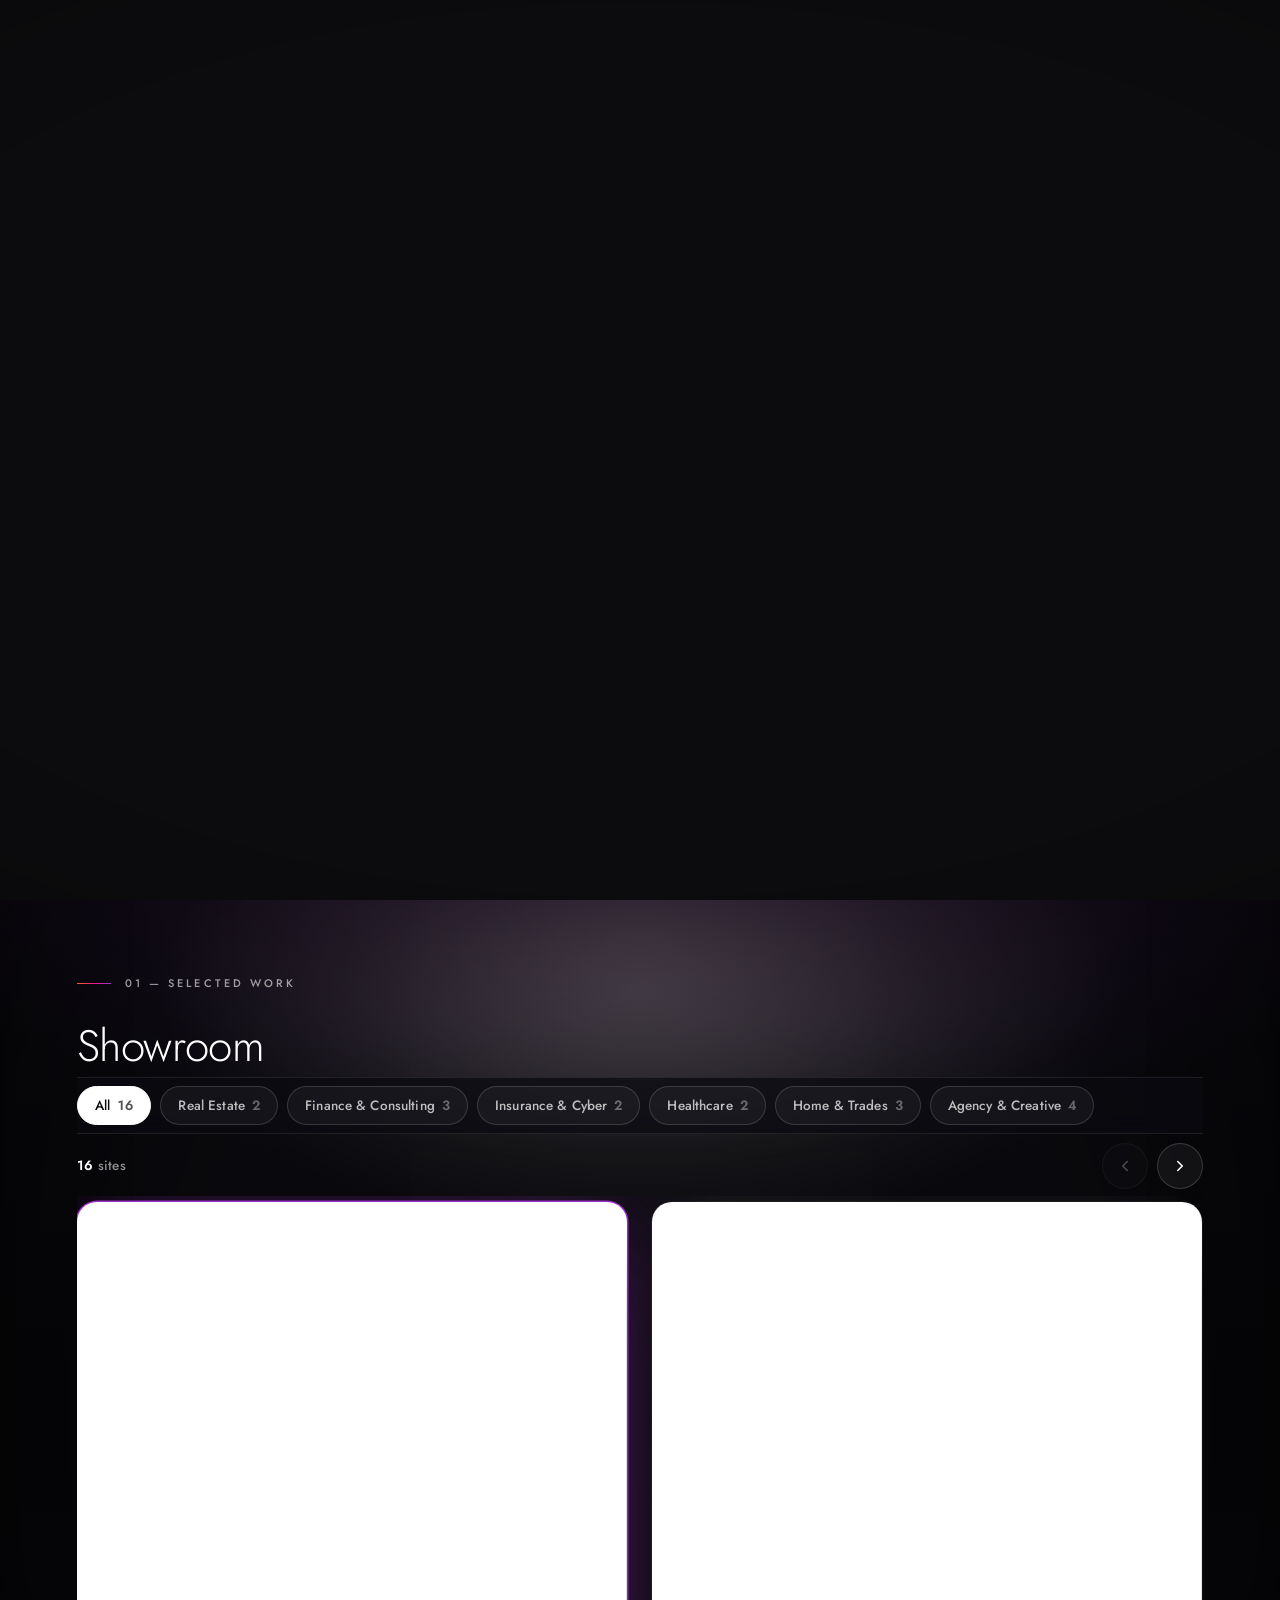
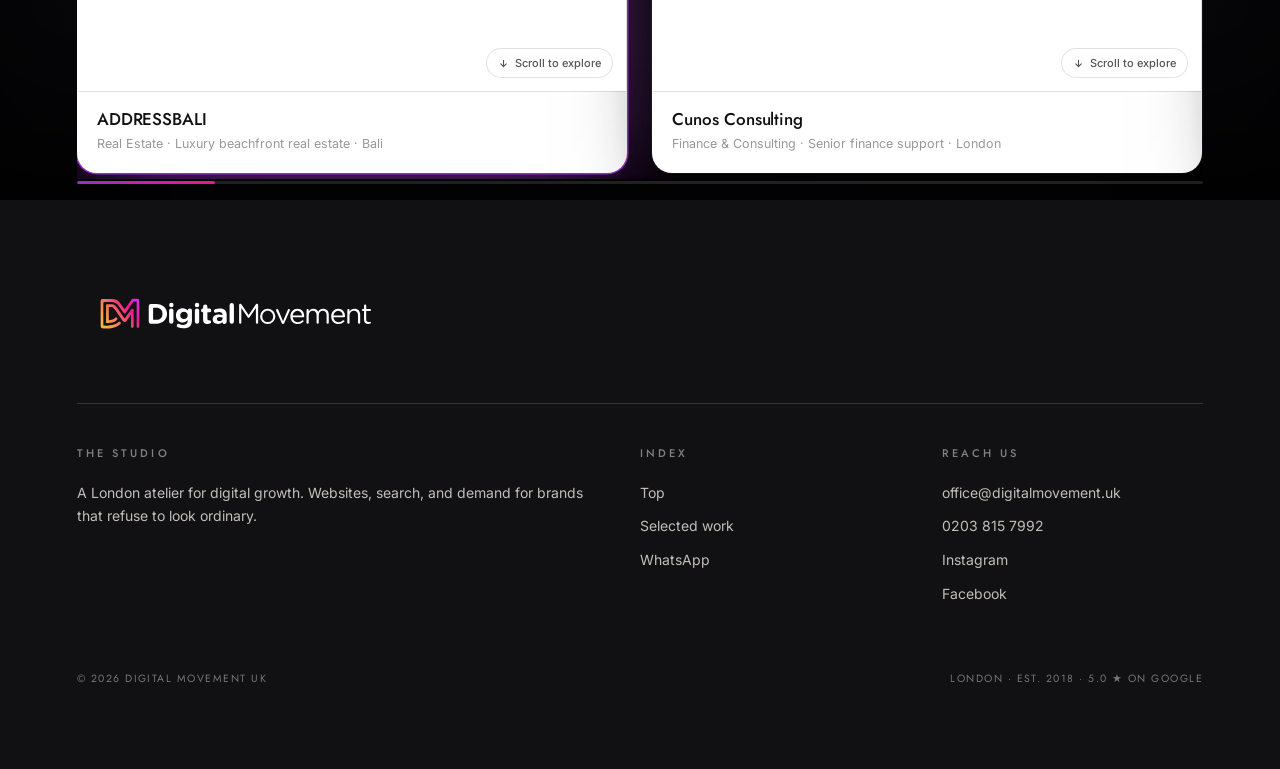
==== index.html @ 36ade9c2 "Fix hero load: pin to top instantly (no smooth glide-up on reload/back) Forced scrollTo(0,0) on load" ====
<!DOCTYPE html>
<html lang="en">
<head>
<meta charset="UTF-8" />
<meta name="viewport" content="width=device-width, initial-scale=1.0" />
<script>/* always open at the very top so the cinematic intro plays from a clean hero — never a browser-restored scroll position (which also wrongly revealed the nav) */
if('scrollRestoration' in history){ history.scrollRestoration='manual'; }
window.scrollTo(0,0);</script>
<title>Showroom — Digital Movement</title>
<meta name="description" content="A live showroom of client websites we've built — each preview is the real, working site. 5.0 on Google · Best Digital Marketing Agency in Australia 2026." />
<link rel="icon" type="image/svg+xml" href="assets/brand/logo-color-positive.svg" />
<link rel="icon" type="image/png" sizes="512x512" href="assets/icon-512.png" />
<link rel="apple-touch-icon" href="assets/icon-512.png" />
<meta name="theme-color" content="#0b0b10" />
<meta property="og:site_name" content="Digital Movement" />
<meta property="og:type" content="website" />
<meta property="og:title" content="Showroom — Digital Movement" />
<meta property="og:description" content="Live client websites we've built — each preview is the real, working site. 5.0 on Google · Best Digital Marketing Agency in Australia 2026." />
<meta property="og:image" content="https://new.digitalmovement.uk/assets/og.jpg" />
<meta property="og:image:secure_url" content="https://new.digitalmovement.uk/assets/og.jpg" />
<meta property="og:image:type" content="image/jpeg" />
<meta property="og:image:width" content="1200" />
<meta property="og:image:height" content="630" />
<meta property="og:image:alt" content="Digital Movement — Showroom of live client websites" />
<meta property="og:url" content="https://new.digitalmovement.uk/" />
<link rel="canonical" href="https://new.digitalmovement.uk/" />
<meta name="twitter:card" content="summary_large_image" />
<meta name="twitter:title" content="Showroom — Digital Movement" />
<meta name="twitter:description" content="Live client websites we've built. 5.0 on Google." />
<meta name="twitter:image" content="https://new.digitalmovement.uk/assets/og.jpg" />

<link rel="preconnect" href="https://fonts.googleapis.com" />
<link rel="preconnect" href="https://fonts.gstatic.com" crossorigin />
<link href="https://fonts.googleapis.com/css2?family=Jost:wght@300;400;500;600&family=Inter:wght@400;500&family=Roboto:wght@400;500&display=swap" rel="stylesheet" />

<style>
/* ============================================================
   DIGITAL MOVEMENT — Maison
   A luxury, monochrome design system.
   Canvas: warm ivory · Ink: warm near-black · Accent: champagne (whisper)
   Display: Jost (geometric, Futura-lineage) · Body: Inter
   ============================================================ */

:root{
  --bone:        #FFFFFF;   /* page canvas — clean white */
  --bone-2:      #F4F4F5;   /* recessed panel — light neutral */
  --paper:       #FFFFFF;   /* raised surface */
  --ink:         #111113;   /* near-black, neutral */
  --ink-soft:    #565659;   /* secondary text */
  --ink-faint:   #98989C;   /* labels, meta */
  --line:        rgba(17,17,19,0.12);
  --line-soft:   rgba(17,17,19,0.06);
  --gold:        #9A2FC6;   /* DM brand violet — whisper accent only */
  --gold-2:      #EC178D;   /* DM brand magenta */
  --gold-tint:   rgba(154,47,198,0.14);
  --red:         #FF3B30;   /* map project dots */

  --ease:        cubic-bezier(0.16, 1, 0.3, 1);
  --mat:         clamp(10px, 1.4vw, 22px);  /* gallery-mat inset */
  --gutter:      clamp(22px, 6vw, 96px);
  --maxw:        1320px;
}

*{ box-sizing:border-box; margin:0; padding:0; }
html{ scroll-behavior:smooth; -webkit-text-size-adjust:100%; }
body{
  background:var(--bone);
  color:var(--ink);
  font-family:"Inter", -apple-system, system-ui, sans-serif;
  font-size:16px; line-height:1.7;
  -webkit-font-smoothing:antialiased;
  text-rendering:optimizeLegibility;
  overflow-x:hidden;
}
::selection{ background:var(--ink); color:var(--bone); }
img{ display:block; max-width:100%; }
a{ color:inherit; text-decoration:none; }

/* ---- Display type ---- */
.disp{ font-family:"Jost", sans-serif; font-weight:300; letter-spacing:-0.005em; line-height:1.0; }
.label{
  font-family:"Jost", sans-serif; font-weight:500;
  text-transform:uppercase; letter-spacing:0.28em;
  font-size:11px; color:var(--ink-faint);
}
.label--ink{ color:var(--ink); }

/* gold rule used beside labels */
.rule-gold{ display:inline-block; width:34px; height:1px; background:linear-gradient(90deg,#F05F22,#EC178D,#9A2FC6); vertical-align:middle; margin-right:14px; }

/* ---- Layout ---- */
.wrap{ width:100%; max-width:var(--maxw); margin:0 auto; padding-inline:var(--gutter); }
section{ position:relative; }

/* ---- Gallery-mat frame: a thin hairline insetting the whole page ---- */
/* hidden over the cinematic hero; fades in once the page is scrolled */
.frame{ position:fixed; inset:var(--mat); border:1px solid var(--line); pointer-events:none; z-index:60;
  opacity:0; transition:opacity .6s var(--ease); }
body.scrolled .frame{ opacity:1; }
.frame::after{ /* faint corner ticks */
  content:""; position:absolute; inset:0;
}

/* ---- Scroll progress (champagne hairline) ---- */
.progress{ position:fixed; top:0; left:0; height:2px; width:0;
  background:linear-gradient(90deg,var(--gold),var(--gold-2)); z-index:70; transition:width .1s linear; }

/* =========================================================
   NAV
   ========================================================= */
.nav{
  position:fixed; top:var(--mat); left:var(--mat); right:var(--mat);
  z-index:55; display:flex; align-items:center; justify-content:space-between;
  padding:22px clamp(18px,3.4vw,46px);
  opacity:0; pointer-events:none; transform:translateY(-14px);   /* hidden on first hero load */
  transition:opacity .6s var(--ease), transform .6s var(--ease), background .6s var(--ease), box-shadow .6s var(--ease), padding .5s var(--ease);
}
.nav.scrolled{
  opacity:1; pointer-events:auto; transform:none;                 /* blends in gently on scroll */
  background:rgba(250,251,253,0.46);                              /* white ice glass */
  backdrop-filter:saturate(150%) blur(24px) brightness(1.04);
  -webkit-backdrop-filter:saturate(150%) blur(24px) brightness(1.04);
  box-shadow:none;
  padding-top:14px; padding-bottom:14px;
}
.wordmark{
  font-family:"Jost", sans-serif; font-weight:400; font-size:15px;
  text-transform:uppercase; letter-spacing:0.34em; color:var(--ink);
  display:inline-flex; align-items:center; gap:13px; white-space:nowrap;
}
.wordmark .lozenge{ width:9px; height:9px; border:1px solid var(--ink); transform:rotate(45deg); display:inline-block; }
.brandlogo{ height:23px; width:auto; display:block; }
.nav.scrolled .brandlogo{ height:21px; }
.nav-links{ display:flex; align-items:center; gap:clamp(20px,2.6vw,40px); opacity:0; transform:translateY(-4px); pointer-events:none; transition:opacity .55s var(--ease), transform .55s var(--ease); }
.nav.scrolled .nav-links{ opacity:1; transform:none; pointer-events:auto; }
.nav-links a{
  font-family:"Jost", sans-serif; font-weight:400; font-size:12.5px;
  text-transform:uppercase; letter-spacing:0.16em; color:var(--ink-soft);
  position:relative; padding-bottom:3px; transition:color .4s var(--ease);
}
.nav-links a::after{ content:""; position:absolute; left:0; bottom:0; width:0; height:1px; background:var(--gold); transition:width .5s var(--ease); }
.nav-links a:hover{ color:var(--ink); }
.nav-links a:hover::after{ width:100%; }
.nav-cta{
  font-family:"Jost", sans-serif; font-weight:500; font-size:12px;
  text-transform:uppercase; letter-spacing:0.16em; color:var(--ink);
  border:1px solid var(--ink); border-radius:999px; padding:11px 22px;
  display:inline-flex; align-items:center; gap:9px;
  transition:background .45s var(--ease), color .45s var(--ease);
}
.nav-cta:hover{ background:var(--ink); color:var(--bone); }
.nav-cta .arr{ transition:transform .45s var(--ease); }
.nav-cta:hover .arr{ transform:translateX(3px); }
/* right-side controls: LinkedIn left of the hamburger, vertically aligned (all breakpoints) */
.nav-controls{ display:flex; align-items:center; gap:clamp(16px,1.8vw,24px); margin-left:auto; }
.burger{ display:block; width:28px; height:16px; position:relative; cursor:pointer; background:none; border:0; padding:0; }
.burger span{ position:absolute; left:0; right:0; height:1px; background:var(--ink); transition:transform .4s var(--ease), opacity .3s; }
.burger span:nth-child(1){ top:2px; } .burger span:nth-child(2){ top:50%; } .burger span:nth-child(3){ bottom:2px; }
.nav.open .burger span:nth-child(1){ transform:translateY(7px) rotate(45deg); }
.nav.open .burger span:nth-child(2){ opacity:0; }
.nav.open .burger span:nth-child(3){ transform:translateY(-7px) rotate(-45deg); }

/* mobile drawer */
.drawer{
  position:fixed; inset:var(--mat); z-index:54; background:var(--bone);
  display:flex; flex-direction:column; justify-content:center; align-items:center; gap:8px;
  opacity:0; pointer-events:none; transition:opacity .5s var(--ease);
}
.drawer.show{ opacity:1; pointer-events:auto; }
.drawer a{ font-family:"Jost",sans-serif; font-weight:300; font-size:clamp(30px,9vw,52px); letter-spacing:-0.01em; padding:8px 0; }
.drawer .label{ margin-top:24px; }

/* =========================================================
   HERO
   ========================================================= */
.hero{
  position:relative; overflow:hidden; background:#0a0c10;
  min-height:100svh; display:flex; flex-direction:column; align-items:center; justify-content:center;
  text-align:center; padding-top:140px; padding-bottom:64px;
}
/* full-bleed London-skyline clip — blends in as the sign-post clip blends out.
   poster set as a background so the reveal is never a black frame */
/* clip 2 comes to full opacity quickly behind the (still-opaque) intro, so clip 1 then
   dissolves over a bright, stable clip 2 — no muddy half-opacity mid-transition */
.hero-bg{ position:absolute; inset:0; z-index:0; opacity:0; transition:opacity 0.6s var(--ease);
  background:#0a0c10 url("assets/hero/cunos-hero-poster.jpg") center/cover no-repeat; }
.hero-bg.in{ opacity:1; }
.hero-slides{ position:absolute; inset:0; }
.hero-slide{ position:absolute; inset:0; opacity:0; transition:opacity 1.1s var(--ease); }
.hero-slide.is-active{ opacity:1; }
.hero-slide__video{ position:absolute; inset:0; width:100%; height:100%; object-fit:cover; object-position:center; }
.hero-bg__scrim{ position:absolute; inset:0; z-index:2;
  background:linear-gradient(180deg, rgba(8,10,14,0.46) 0%, rgba(8,10,14,0.20) 30%, rgba(8,10,14,0.26) 64%, rgba(8,10,14,0.66) 100%); }
.hero .wrap{ position:relative; z-index:2; }
/* in the cinematic video hero the H1 is the only headline — the secondary
   content stays in the DOM but is not shown over the clip.
   (#top id-specificity so it wins over the original display/animation rules) */
#top .eyebrow, #top .lead, #top .hero-actions, #top .hero-locations{ display:none; }
/* subtle trust row — Google review + Digital Reference award badge, blends in with the carousel */
.hero-trust{ margin-top:26px; display:flex; flex-wrap:wrap; align-items:center; justify-content:center; gap:11px 20px;
  max-width:min(760px,86vw); opacity:0; transition:opacity 1s var(--ease); }
.hero-trust.in{ opacity:1; }
.hero .hero-google{ margin-top:0; opacity:1; animation:none; color:rgba(255,255,255,0.82); text-shadow:0 1px 14px rgba(0,0,0,0.55); }
.hero .hero-google:hover{ color:#fff; }
.hero .hero-google .g-stars{ color:#F5B544; }
.hero-trust__div{ display:none; }

/* vertical award ribbon — hangs from the top-left of the hero, dark glass + swallowtail */
.hero-ribbon{
  position:absolute; top:0; left:clamp(16px,3vw,52px); z-index:6;
  width:98px; padding:15px 11px 24px;
  display:flex; flex-direction:column; align-items:center; gap:8px; text-align:center; color:#fff;
  /* woven fabric base — opaque cloth on entrance, then frosts to glass (see .glassy) */
  background-color:#17141d;
  -webkit-backdrop-filter:blur(0px); backdrop-filter:blur(0px);
  border:1px solid rgba(255,255,255,0.14); border-top:none;
  clip-path:polygon(0 0, 100% 0, 100% calc(100% - 13px), 50% 100%, 0 calc(100% - 13px));
  box-shadow:0 22px 46px rgba(0,0,0,0.36), inset 0 1px 0 rgba(255,255,255,0.08);
  transition:background-color 1.1s var(--ease), -webkit-backdrop-filter 1.1s var(--ease), backdrop-filter 1.1s var(--ease), box-shadow 1.1s var(--ease);
  transform-origin:top center; transform:none;
  opacity:0; will-change:transform, opacity, clip-path;
}
/* woven fabric texture — top-light + drape folds + cross-weave threads + fibre grain;
   sits below the text, fades out when the banner frosts to glass */
.hero-ribbon::after{
  content:""; position:absolute; inset:0; z-index:-1; pointer-events:none; opacity:1;
  background-image:
    linear-gradient(180deg, rgba(255,255,255,0.07) 0%, rgba(255,255,255,0) 20%, rgba(0,0,0,0.24) 100%),
    linear-gradient(90deg, rgba(0,0,0,0.20) 0%, rgba(255,255,255,0.06) 13%, rgba(0,0,0,0.14) 30%, rgba(255,255,255,0.045) 50%, rgba(0,0,0,0.14) 70%, rgba(255,255,255,0.06) 87%, rgba(0,0,0,0.20) 100%),
    repeating-linear-gradient(45deg, rgba(255,255,255,0.045) 0 1px, transparent 1px 3px),
    repeating-linear-gradient(-45deg, rgba(0,0,0,0.06) 0 1px, transparent 1px 3px),
    url("data:image/svg+xml,%3Csvg xmlns='http://www.w3.org/2000/svg' width='120' height='120'%3E%3Cfilter id='f'%3E%3CfeTurbulence type='fractalNoise' baseFrequency='0.9' numOctaves='2' stitchTiles='stitch'/%3E%3CfeColorMatrix type='saturate' values='0'/%3E%3C/filter%3E%3Crect width='120' height='120' filter='url(%23f)' opacity='0.5'/%3E%3C/svg%3E");
  background-size:auto, auto, auto, auto, 130px 130px;
  background-blend-mode:normal, normal, normal, normal, soft-light;
  transition:opacity 1.1s var(--ease);
}
/* settled state: frosted glass — slight opacity so the video shows through (premium, refined) */
.hero-ribbon.glassy{
  background-color:rgba(22,19,28,0.46);
  -webkit-backdrop-filter:blur(16px) saturate(125%); backdrop-filter:blur(16px) saturate(125%);
  box-shadow:0 22px 46px rgba(0,0,0,0.26), inset 0 1px 0 rgba(255,255,255,0.12);
}
.hero-ribbon.glassy::after{ opacity:0; }

/* banner drop: unrolls downward from its top pole, then sways and settles like cloth */
.hero-ribbon.in{ opacity:1; animation:bannerDrop 1.5s forwards; }

@keyframes bannerDrop{
  0%   { transform:rotate(0deg); clip-path:polygon(0 0, 100% 0, 100% 0, 50% 0, 0 0);
         animation-timing-function:cubic-bezier(0.45,0,0.85,0.5); }                                   /* accelerate — drops under weight */
  55%  { transform:rotate(0deg); clip-path:polygon(0 0, 100% 0, 100% calc(100% - 13px), 50% 100%, 0 calc(100% - 13px));
         animation-timing-function:cubic-bezier(0.3,0.7,0.25,1); }                                    /* reaches full length, then settles */
  68%  { transform:rotate(1.6deg); }    /* pendulum sway from the top pole */
  81%  { transform:rotate(-1deg); }
  91%  { transform:rotate(0.45deg); }
  100% { transform:rotate(0deg); clip-path:polygon(0 0, 100% 0, 100% calc(100% - 13px), 50% 100%, 0 calc(100% - 13px)); }
}
@media (prefers-reduced-motion: reduce){
  .hero-ribbon{ transform:none; opacity:1; }
}
.hero-ribbon::before{ content:""; position:absolute; top:0; left:0; right:0; height:3px;
  background:linear-gradient(90deg,#F05F22,#EC178D,#9A2FC6); }
.hero-ribbon__medal{ width:21px; height:21px; opacity:.95; margin-top:5px; }
.hero-ribbon__brand{ font-family:"Jost",sans-serif; font-weight:600; text-transform:uppercase; letter-spacing:0.16em; font-size:9.5px; line-height:1.35; }
.hero-ribbon__rule{ width:26px; height:1px; background:rgba(255,255,255,0.32); }
.hero-ribbon__tag{ font-family:"Jost",sans-serif; font-weight:500; text-transform:uppercase; letter-spacing:0.18em; font-size:8px; color:rgba(255,255,255,0.62); }
.hero-ribbon__title{ font-family:"Jost",sans-serif; font-weight:400; text-transform:uppercase; letter-spacing:0.12em; font-size:8.5px; line-height:1.55; color:rgba(255,255,255,0.92); }
.hero-ribbon__stars{ color:#F5B544; font-size:10px; letter-spacing:1px; }
.hero-ribbon__year{ font-family:"Jost",sans-serif; font-weight:500; letter-spacing:0.16em; font-size:11px; padding:3px 9px; border:1px solid rgba(255,255,255,0.30); border-radius:2px; margin-top:1px; }
@media(max-width:760px){ .hero-ribbon{ width:82px; left:9px; padding:12px 9px 20px; gap:7px; } .hero-ribbon__title{ font-size:8px; } }

/* office slider — centre-bottom, Husband-style (wide-tracked label + dash dots) */
.hero-locslider{
  position:absolute; left:0; right:0; bottom:clamp(34px,6vh,62px); z-index:3;
  display:flex; flex-direction:column; align-items:center; gap:13px;
  opacity:0; transform:translateY(10px); pointer-events:none;
  transition:opacity 1s var(--ease), transform 1s var(--ease);
}
.hero-locslider.in{ opacity:1; transform:none; pointer-events:auto; }
.hero-locslider__track{ position:relative; width:100%; min-width:280px; height:96px; }
.hero-locslider__item{
  position:absolute; inset:0; margin:auto;
  display:flex; flex-direction:column; align-items:center; justify-content:center; gap:7px;
  opacity:0; transition:opacity .7s var(--ease); text-align:center; pointer-events:none;
}
.hero-locslider__item.is-active{ opacity:1; pointer-events:auto; }
.hero-locslider__item .loc-name{
  font-family:"Jost",sans-serif; font-weight:500; text-transform:uppercase;
  letter-spacing:0.26em; font-size:12.5px; color:#fff; white-space:nowrap;
  text-shadow:0 1px 16px rgba(0,0,0,0.6);
}
.hero-locslider__item .loc-addr{
  font-family:"Roboto",sans-serif; font-weight:400; letter-spacing:0.02em;
  font-size:11.5px; color:rgba(255,255,255,0.80); white-space:nowrap;
  text-shadow:0 1px 14px rgba(0,0,0,0.55);
}
.hero-locslider__item .loc-contact{
  font-family:"Roboto",sans-serif; font-weight:400; letter-spacing:0.015em;
  font-size:11px; color:rgba(255,255,255,0.66); white-space:nowrap;
  text-shadow:0 1px 14px rgba(0,0,0,0.55);
}
.hero-locslider__item .loc-web{
  font-family:"Roboto",sans-serif; font-weight:400; letter-spacing:0.05em;
  font-size:10.5px; color:rgba(255,255,255,0.58); white-space:nowrap;
  text-shadow:0 1px 14px rgba(0,0,0,0.55);
}
.hero-locslider a{ color:inherit; text-decoration:none; border-bottom:1px solid transparent; transition:color .3s var(--ease), border-color .3s var(--ease); }
.hero-locslider a:hover{ color:#fff; border-color:rgba(255,255,255,0.5); }
.hero-locslider__dots{ display:flex; gap:10px; justify-content:center; }
.hero-locslider__dots button{
  width:26px; height:2px; padding:0; border:0; cursor:pointer;
  background:rgba(255,255,255,0.42); transition:background .4s var(--ease);
}
.hero-locslider__dots button.is-active{ background:#fff; }

/* nav contrast while it sits over the dark video hero (top, not scrolled) */
.brandlogo--pos{ display:none; }
.brandlogo--neg{ display:block; }
.nav.scrolled .brandlogo--pos{ display:block; }
.nav.scrolled .brandlogo--neg{ display:none; }
.nav:not(.scrolled) .nav-cta{ color:#fff; border-color:rgba(255,255,255,0.62); }
.nav:not(.scrolled) .nav-cta:hover{ background:#fff; color:var(--ink); }
.nav:not(.scrolled) .burger span{ background:#fff; }

/* brand mark stays centred in both states (large over the hero, compact in the sticky bar) */
.nav .wordmark{ position:absolute; left:50%; top:50%; transform:translate(-50%,-50%); }
.nav:not(.scrolled) .brandlogo{ height:clamp(40px,4.8vw,54px); }
.nav.scrolled .brandlogo{ height:27px; }

/* LinkedIn — sleek, transparent (white over the hero, ink once scrolled) */
.nav-social{ display:inline-flex; align-items:center; justify-content:center; color:var(--ink); opacity:.8;
  transition:opacity .35s var(--ease), color .45s var(--ease); }
.nav-social svg{ width:19px; height:19px; display:block; }
.nav-social:hover{ opacity:1; }
.nav:not(.scrolled) .nav-social{ color:#fff; }

/* menu open: the drawer is white — switch to the dark logo + ink icons to avoid white-on-white */
.nav.open .brandlogo--neg{ display:none; }
.nav.open .brandlogo--pos{ display:block; }
.nav.open .nav-social{ color:var(--ink); }
.nav.open .burger span{ background:var(--ink); }
.hero .eyebrow{ margin-bottom:30px; opacity:0; animation:rise 1.2s var(--ease) .15s forwards; }
.hero h1{
  font-size:clamp(38px, 6.6vw, 100px); font-weight:300; line-height:1.04;
  letter-spacing:-0.015em; max-width:15ch;
}
.hero h1 .line{ display:block; overflow:visible; padding-bottom:0.06em; }
.hero h1 .line > span{ display:block; transform:translateY(115%); }
.hero.in h1 .line:nth-child(1) > span{ animation:linerise 1.25s var(--ease) .25s forwards; }
.hero.in h1 .line:nth-child(2) > span{ animation:linerise 1.25s var(--ease) .37s forwards; }
.hero.in h1 .line:nth-child(3) > span{ animation:linerise 1.25s var(--ease) .49s forwards; }
.hero .em{ font-style:italic; font-weight:300; }
.hero .lead{
  margin-top:30px; max-width:42ch; font-size:clamp(14.5px,1.2vw,17px);
  color:var(--ink-soft); line-height:1.7; opacity:0; animation:rise 1.2s var(--ease) .7s forwards;
}
.hero-actions{ margin-top:40px; display:flex; flex-direction:column; align-items:center; gap:18px; opacity:0; animation:rise 1.2s var(--ease) .9s forwards; }

/* inline "private audit" enquiry field — satisfies the form-in-hero rule, elegantly */
.audit-form{ display:flex; align-items:center; gap:0; border-bottom:1px solid var(--line); padding-bottom:11px; min-width:min(340px,76vw); transition:border-color .5s var(--ease); }
.audit-form:focus-within{ border-color:var(--ink); }
.audit-form input{
  flex:1; border:0; background:transparent; outline:none; color:var(--ink);
  font-family:"Inter",sans-serif; font-size:14.5px; letter-spacing:0.01em;
}
.audit-form input::placeholder{ color:var(--ink-faint); }
.audit-form button{
  border:0; background:transparent; cursor:pointer; color:var(--ink-soft);
  font-family:"Jost",sans-serif; text-transform:uppercase; letter-spacing:0.16em; font-size:11.5px;
  display:inline-flex; align-items:center; gap:9px; padding:2px 0 2px 18px; transition:color .4s var(--ease);
}
.audit-form button:hover{ color:var(--ink); }
.audit-form button .arr{ transition:transform .45s var(--ease); }
.audit-form button:hover .arr{ transform:translateX(4px); }
.audit-note{ font-family:"Jost",sans-serif; text-transform:uppercase; letter-spacing:0.24em; font-size:10.5px; color:var(--ink-faint); }
.hero-locations{ margin-top:44px; display:flex; flex-wrap:wrap; justify-content:center; align-items:center; gap:8px 16px;
  font-family:"Jost",sans-serif; text-transform:uppercase; letter-spacing:0.22em; font-size:10.5px; color:var(--ink-faint);
  opacity:0; animation:rise 1.2s var(--ease) 1.05s forwards; }
.hero-locations i{ color:var(--gold); font-style:normal; }
.hero-google{ margin-top:24px; display:inline-flex; align-items:center; gap:9px; opacity:0; animation:rise 1.2s var(--ease) .8s forwards;
  font-family:"Jost",sans-serif; text-transform:uppercase; letter-spacing:0.16em; font-size:10.5px; color:var(--ink-soft); transition:color .4s var(--ease); }
.hero-google:hover{ color:var(--ink); }
.hero-google .g-stars{ color:#F5A623; letter-spacing:1.5px; font-size:11px; }
.audit-ok{ color:var(--gold); font-size:13px; letter-spacing:0.04em; }
.ghost-link{
  font-family:"Jost",sans-serif; text-transform:uppercase; letter-spacing:0.16em; font-size:12px; color:var(--ink-soft);
  display:inline-flex; align-items:center; gap:9px; padding-bottom:3px; border-bottom:1px solid transparent; transition:color .4s var(--ease), border-color .4s var(--ease);
}
.ghost-link:hover{ color:var(--ink); border-color:var(--gold); }

/* trust line in hero */
.trust{ margin-top:auto; padding-top:54px; width:100%; opacity:0; animation:rise 1.2s var(--ease) 1.1s forwards; }
.trust .label{ display:block; margin-bottom:18px; }
.trust ul{ list-style:none; display:flex; flex-wrap:wrap; justify-content:center; align-items:center; gap:clamp(18px,3vw,46px); }
.trust li{ font-family:"Jost",sans-serif; font-weight:400; text-transform:uppercase; letter-spacing:0.2em; font-size:12.5px; color:var(--ink-soft); }
.trust .dot{ color:var(--gold); }

/* =========================================================
   INTRO — sign-post brand reveal (plays once on every load)
   3s clip with a slow push-in onto the post · the H1 blends in
   at 2s over the still-playing clip · the clip then blends out
   while the H1 stays exactly in place.
   ========================================================= */
.intro{
  position:fixed; inset:0; z-index:9990;
  background:#0c0c0e;            /* neutral ink while the clip loads */
  overflow:hidden;
  opacity:1; transition:opacity 1.7s cubic-bezier(0.4, 0, 0.2, 1);   /* smooth, even dissolve of clip 1 */
  will-change:opacity;
}
.intro__video{
  position:absolute; inset:0; z-index:0;
  width:100%; height:100%;
  object-fit:cover; object-position:center;
  display:block;
  transform:scale(1.04); transform-origin:center center;
  animation:introZoom 5s linear forwards;   /* slow, constant push-in — smooth motion through the full 2s hold */
}
@keyframes introZoom{ from{ transform:scale(1.04); } to{ transform:scale(1.19); } }
/* legibility scrim — fades in with the headline */
.intro::before{
  content:""; position:absolute; inset:0; z-index:1; pointer-events:none;
  background:linear-gradient(180deg, rgba(8,8,10,0.30) 0%, rgba(8,8,10,0.32) 45%, rgba(8,8,10,0.55) 100%);
  opacity:0; transition:opacity 1s var(--ease);
}
body.titling .intro::before{ opacity:1; }
/* whisper vignette so the frame feels intentional */
.intro::after{
  content:""; position:absolute; inset:0; z-index:2; pointer-events:none;
  background:radial-gradient(120% 90% at 50% 50%, transparent 55%, rgba(0,0,0,0.34) 100%);
}
.intro.done{ opacity:0; pointer-events:none; }
.intro.gone{ display:none; }

/* the hero H1 is staged ABOVE the clip: blends in white, then settles to ink */
.hero h1.intro-stage{
  position:relative; z-index:9995;
  color:#fff;
  text-shadow:none;
  opacity:0; transition:opacity .95s var(--ease), color 1.05s var(--ease);
}
.hero h1.intro-stage .line > span{ transform:none; }            /* sit in place — fade, don't slide */
.hero h1.intro-stage.show{ opacity:1; }                          /* blend in over the clip (t≈2s) */
.hero h1.intro-stage.settle{ color:var(--ink); text-shadow:none; } /* clip leaves, H1 stays (t≈3s) */
.hero h1.intro-stage.rest{ position:static; z-index:auto; }       /* release stacking once clip is gone */

/* while the curtain is up: freeze the page + hold the rest of the hero
   so it animates in fresh the moment the clip blends out */
body.intro-lock{ overflow:hidden; }
body.intro-lock .hero .eyebrow,
body.intro-lock .hero .lead,
body.intro-lock .hero-actions,
body.intro-lock .hero-google,
body.intro-lock .hero-locations,
body.intro-lock .trust{ animation:none !important; opacity:0 !important; }

@media (prefers-reduced-motion: reduce){
  .intro{ display:none !important; }
  .hero h1.intro-stage{ opacity:1; }   /* stays white over the video hero */
}

/* =========================================================
   SECTION HEADER (shared)
   ========================================================= */
.shead{ display:flex; flex-direction:column; gap:26px; max-width:var(--maxw); }
.shead .label{ display:flex; align-items:center; }
.shead h2{ font-family:"Jost",sans-serif; font-weight:300; font-size:clamp(30px,5.2vw,76px); line-height:1.02; letter-spacing:-0.01em; max-width:18ch; }
.shead .sub{ color:var(--ink-soft); max-width:52ch; font-size:clamp(15px,1.3vw,18px); }
.section-pad{ padding-block:clamp(96px,15vh,200px); }
.hair{ height:1px; background:var(--line); width:100%; }

/* =========================================================
   FEATURED WORK (Cunos)
   ========================================================= */
.feature{ margin-top:clamp(56px,8vh,110px); }
.cases{ margin-top:clamp(48px,7vh,90px); display:flex; flex-direction:column; gap:clamp(72px,11vh,140px); }
.cases .feature{ margin-top:0; }
.browser{
  border:1px solid var(--line); background:var(--paper); border-radius:14px; overflow:hidden;
  box-shadow:0 40px 90px -60px rgba(22,19,15,0.55), 0 2px 0 rgba(255,255,255,0.5) inset;
}
.browser__bar{ display:flex; align-items:center; gap:14px; padding:13px 18px; border-bottom:1px solid var(--line-soft); background:var(--bone-2); }
.browser__dots{ display:flex; gap:7px; }
.browser__dots i{ width:9px; height:9px; border-radius:50%; background:var(--line); display:block; }
.browser__url{
  font-family:"Jost",sans-serif; text-transform:lowercase; letter-spacing:0.06em; font-size:12px; color:var(--ink-soft);
  display:inline-flex; align-items:center; gap:8px; margin-inline:auto; padding:5px 16px; background:var(--bone); border:1px solid var(--line-soft); border-radius:999px;
}
.browser__url svg{ width:11px; height:11px; }
.browser__view{ position:relative; aspect-ratio:16/9.6; overflow:hidden; }
.browser__view img{ width:100%; height:100%; object-fit:cover; object-position:top center; transform:scale(1.0); transition:transform 1.6s var(--ease); }
.feature:hover .browser__view img{ transform:scale(1.045); }

.feature-grid{ display:grid; grid-template-columns:1.55fr 1fr; gap:clamp(28px,4vw,64px); align-items:center; }
.feature-meta .label{ display:flex; align-items:center; margin-bottom:22px; }
.feature-meta h3{ font-family:"Jost",sans-serif; font-weight:300; font-size:clamp(26px,2.6vw,40px); letter-spacing:-0.01em; line-height:1.08; }
.feature-meta p{ margin-top:18px; color:var(--ink-soft); font-size:15.5px; max-width:42ch; }
.meta-row{ margin-top:28px; display:flex; flex-direction:column; gap:14px; }
.meta-row div{ display:flex; justify-content:space-between; gap:16px; padding-bottom:13px; border-bottom:1px solid var(--line-soft); }
.meta-row dt{ font-family:"Jost",sans-serif; text-transform:uppercase; letter-spacing:0.18em; font-size:10.5px; color:var(--ink-faint); }
.meta-row dd{ font-size:13.5px; color:var(--ink); text-align:right; }
.visit{
  margin-top:30px; font-family:"Jost",sans-serif; text-transform:uppercase; letter-spacing:0.16em; font-size:12px;
  display:inline-flex; align-items:center; gap:10px; padding-bottom:4px; border-bottom:1px solid var(--ink); transition:gap .4s var(--ease), border-color .4s var(--ease);
}
.visit:hover{ gap:16px; border-color:var(--gold); }

/* =========================================================
   SELECTED WORK — monochrome gallery (color on hover)
   ========================================================= */
.gallery{ margin-top:clamp(48px,7vh,90px); display:grid; grid-template-columns:repeat(2,1fr); gap:clamp(20px,2.6vw,40px); }
.tile{ display:block; }
.tile .browser__view{ aspect-ratio:16/10.4; }
.tile .browser__view img{ transition:transform 1.6s var(--ease); }
.tile:hover .browser__view img{ transform:scale(1.04); }
.tile .browser{ box-shadow:0 30px 70px -56px rgba(22,19,15,0.5); transition:box-shadow .6s var(--ease); }
.tile:hover .browser{ box-shadow:0 44px 90px -54px rgba(22,19,15,0.6); }
.tile-cap{ display:flex; justify-content:space-between; align-items:baseline; gap:16px; margin-top:20px; padding-bottom:4px; }
.tile-cap h4{ font-family:"Jost",sans-serif; font-weight:400; font-size:18px; letter-spacing:0.01em; }
.tile-cap .sector{ font-family:"Jost",sans-serif; text-transform:uppercase; letter-spacing:0.18em; font-size:10.5px; color:var(--ink-faint); }
.tile-cap .arr{ color:var(--ink-faint); transition:color .4s var(--ease), transform .4s var(--ease); }
.tile:hover .tile-cap .arr{ color:var(--gold); transform:translate(3px,-3px); }
.tile-services{ margin-top:10px; font-family:"Jost",sans-serif; text-transform:uppercase; letter-spacing:0.16em; font-size:10.5px; color:var(--ink-soft); }

/* =========================================================
   CAPABILITIES — minimal tracked list
   ========================================================= */
.cap-list{ margin-top:clamp(40px,6vh,72px); border-top:1px solid var(--line); }
.cap{ display:grid; grid-template-columns:60px minmax(170px,0.8fr) minmax(0,1fr) 34px; align-items:center; gap:clamp(16px,3vw,48px);
  padding:clamp(24px,3vw,38px) 6px; border-bottom:1px solid var(--line); transition:padding-left .5s var(--ease); }
.cap:hover{ padding-left:22px; }
.cap__n{ font-family:"Jost",sans-serif; text-transform:uppercase; letter-spacing:0.1em; font-size:12px; color:var(--ink-faint); }
.cap__t{ font-family:"Jost",sans-serif; font-weight:300; font-size:clamp(24px,3.2vw,42px); letter-spacing:-0.01em; }
.cap__d{ color:var(--ink-soft); font-size:14.5px; max-width:42ch; justify-self:start; }
.cap__a{ color:var(--ink-faint); justify-self:end; transition:color .4s var(--ease), transform .5s var(--ease); }
.cap:hover .cap__a{ color:var(--gold); transform:translateX(6px); }
@media(max-width:860px){ .cap{ grid-template-columns:40px 1fr 24px; } .cap__d{ display:none; } }

/* =========================================================
   HOUSE / PROOF
   ========================================================= */
.house{ background:var(--bone-2); }
.house-inner{ display:grid; grid-template-columns:1.1fr 1fr; gap:clamp(40px,6vw,96px); align-items:center; }
.house h2{ font-family:"Jost",sans-serif; font-weight:300; font-size:clamp(28px,3.8vw,58px); line-height:1.1; letter-spacing:-0.01em; }
.house p{ margin-top:24px; color:var(--ink-soft); max-width:46ch; }
.stats{ display:grid; grid-template-columns:1fr 1fr; gap:1px; background:var(--line); border:1px solid var(--line); }
.stat{ background:var(--bone-2); padding:clamp(24px,3vw,40px) clamp(20px,2.4vw,32px); }
.stat .n{ font-family:"Jost",sans-serif; font-weight:300; font-size:clamp(38px,4.4vw,64px); letter-spacing:-0.02em; line-height:1; }
.stat .k{ margin-top:14px; font-family:"Jost",sans-serif; text-transform:uppercase; letter-spacing:0.2em; font-size:10.5px; color:var(--ink-faint); }

/* =========================================================
   ENQUIRE
   ========================================================= */
.enquire-grid{ display:grid; grid-template-columns:1fr 1fr; gap:clamp(40px,6vw,110px); margin-top:clamp(48px,7vh,90px); }
.enquire h2{ font-family:"Jost",sans-serif; font-weight:300; font-size:clamp(34px,5.4vw,82px); line-height:1.0; letter-spacing:-0.01em; }
.enquire .sub{ margin-top:26px; color:var(--ink-soft); max-width:40ch; }
.contacts{ margin-top:40px; display:flex; flex-direction:column; gap:18px; }
.contacts a, .contacts span{ display:flex; gap:18px; align-items:baseline; }
.contacts .k{ font-family:"Jost",sans-serif; text-transform:uppercase; letter-spacing:0.18em; font-size:10.5px; color:var(--ink-faint); width:96px; flex:none; }
.contacts .v{ font-size:15px; color:var(--ink); border-bottom:1px solid transparent; transition:border-color .4s var(--ease); }
.contacts a:hover .v{ border-color:var(--gold); }

.eform{ display:flex; flex-direction:column; gap:30px; }
.field{ position:relative; }
.field label{ font-family:"Jost",sans-serif; text-transform:uppercase; letter-spacing:0.2em; font-size:10.5px; color:var(--ink-faint); display:block; margin-bottom:10px; }
.field input, .field textarea{
  width:100%; border:0; border-bottom:1px solid var(--line); background:transparent; outline:none;
  font-family:"Inter",sans-serif; font-size:16px; color:var(--ink); padding:8px 0 12px; resize:none;
  transition:border-color .4s var(--ease);
}
.field input:focus, .field textarea:focus{ border-color:var(--ink); }
.eform .submit{
  align-self:flex-start; margin-top:8px; font-family:"Jost",sans-serif; text-transform:uppercase; letter-spacing:0.16em; font-size:12px; color:var(--bone);
  background:var(--ink); border:1px solid var(--ink); border-radius:999px; padding:14px 30px; cursor:pointer;
  display:inline-flex; align-items:center; gap:11px; transition:background .45s var(--ease), color .45s var(--ease);
}
.eform .submit:hover{ background:transparent; color:var(--ink); }
.eform .submit .arr{ transition:transform .45s var(--ease); }
.eform .submit:hover .arr{ transform:translateX(4px); }
.eform .privacy{ font-size:11.5px; color:var(--ink-faint); line-height:1.6; }
.eform .privacy a{ border-bottom:1px solid var(--line); }
.eform .done{ color:var(--gold); font-family:"Jost",sans-serif; letter-spacing:0.04em; }

/* =========================================================
   FOOTER
   ========================================================= */
footer{ background:var(--ink); color:var(--bone); padding-block:clamp(64px,9vh,120px); }
footer .wrap{ display:block; }
.foot-mark{ font-family:"Jost",sans-serif; font-weight:300; text-transform:uppercase; letter-spacing:0.01em;
  font-size:clamp(34px,10.4vw,112px); line-height:0.92; color:var(--bone); white-space:nowrap; }
.foot-logo{ height:clamp(34px,6.4vw,68px); width:auto; display:block; }
@media(max-width:760px){ .foot-mark{ white-space:normal; letter-spacing:0; } }
.foot-cols{ margin-top:clamp(40px,6vh,80px); display:grid; grid-template-columns:2fr 1fr 1fr; gap:40px; padding-top:40px; border-top:1px solid rgba(243,239,232,0.16); }
.foot-cols .label{ color:rgba(243,239,232,0.5); margin-bottom:18px; display:block; }
.foot-cols a, .foot-cols p{ color:rgba(243,239,232,0.78); font-size:14px; display:block; margin-bottom:10px; transition:color .4s var(--ease); }
.foot-cols a:hover{ color:var(--gold-2); }
.foot-legal{ margin-top:54px; display:flex; flex-wrap:wrap; justify-content:space-between; gap:14px;
  font-family:"Jost",sans-serif; text-transform:uppercase; letter-spacing:0.14em; font-size:10.5px; color:rgba(243,239,232,0.45); }

/* =========================================================
   REVEAL + KEYFRAMES
   ========================================================= */
/* ===== GLOBAL REACH — interactive map ===== */
.reach-head{ align-items:center; text-align:center; }
.reach-head .label{ justify-content:center; }
.reach-head h2{ margin-inline:auto; }
.reach-head h2 .em{ font-style:italic; font-weight:300; }
.worldmap{ position:relative; width:100%; max-width:1060px; margin:clamp(26px,5vh,64px) auto 0; aspect-ratio:4378/2435; }
.worldmap__img{ position:absolute; inset:0; width:100%; height:100%; object-fit:contain; opacity:0.15; filter:grayscale(1); user-select:none; -webkit-user-drag:none; }
.worldmap__arcs{ position:absolute; inset:0; width:100%; height:100%; overflow:visible; pointer-events:none; }
.arc-base{ fill:none; stroke:rgba(255,59,48,0.14); stroke-width:0.35; }
.arc-flow{ fill:none; stroke:var(--red); stroke-width:0.7; stroke-linecap:round; filter:drop-shadow(0 0 1.4px rgba(255,59,48,.7)); }
.worldmap__pins{ position:absolute; inset:0; pointer-events:none; }
.pin{ position:absolute; transform:translate(-50%,-50%) scale(0.3); opacity:0; pointer-events:auto; }
.worldmap.show .pin{ opacity:1; transform:translate(-50%,-50%) scale(1); transition:opacity .6s var(--ease) var(--d,0s), transform .7s var(--ease) var(--d,0s); }
.pin i{ display:block; width:8px; height:8px; border-radius:50%; background:var(--red); position:relative; box-shadow:0 0 9px 1px rgba(255,59,48,0.55); }
.pin i::after{ content:""; position:absolute; inset:0; border-radius:50%; border:1px solid var(--red); animation:pulsering 2.8s ease-out infinite; }
.pin b{ position:absolute; left:50%; top:-24px; transform:translateX(-50%) translateY(4px); font-family:"Jost",sans-serif; font-weight:500; text-transform:uppercase; letter-spacing:0.16em; font-size:9.5px; color:var(--ink); background:var(--bone); padding:2px 4px; white-space:nowrap; opacity:0; transition:opacity .35s var(--ease), transform .35s var(--ease); }
.pin:hover{ z-index:5; }
.pin:hover b{ opacity:1; transform:translateX(-50%) translateY(0); }
.pin:hover i{ box-shadow:0 0 14px 2px rgba(255,59,48,0.8); }

/* ===== REVIEWS — Google rating + animated testimonial slider ===== */
.reviews{ padding-block:clamp(72px,12vh,150px); }
.reviews-inner{ max-width:780px; margin-inline:auto; text-align:center; display:flex; flex-direction:column; align-items:center; }
.g-badge{ display:inline-flex; align-items:center; gap:10px; padding:9px 18px; border:1px solid var(--line); border-radius:999px; transition:border-color .4s var(--ease); }
.g-badge:hover{ border-color:var(--ink); }
.g-stars{ color:#F5A623; letter-spacing:2px; font-size:13px; }
.g-txt{ font-family:"Jost",sans-serif; text-transform:uppercase; letter-spacing:0.16em; font-size:11px; color:var(--ink-soft); }
.reviews-slider{ position:relative; width:100%; margin-top:clamp(34px,5vh,56px); min-height:180px; }
.rev{ position:absolute; inset:0; display:flex; flex-direction:column; align-items:center; gap:22px; opacity:0; transform:translateY(12px); transition:opacity .9s var(--ease), transform .9s var(--ease); pointer-events:none; }
.rev.active{ opacity:1; transform:none; pointer-events:auto; }
.rev p{ font-family:"Jost",sans-serif; font-weight:300; font-size:clamp(19px,2.3vw,29px); line-height:1.36; letter-spacing:-0.01em; color:var(--ink); max-width:30ch; }
.rev cite{ font-style:normal; font-family:"Jost",sans-serif; text-transform:uppercase; letter-spacing:0.14em; font-size:10.5px; color:var(--ink); }
.rev cite span{ color:var(--ink-faint); }
.reviews-dots{ display:flex; gap:9px; justify-content:center; margin-top:clamp(30px,4vh,48px); }
.reviews-dots button{ width:6px; height:6px; border-radius:50%; border:0; background:var(--line); cursor:pointer; padding:0; transition:background .4s var(--ease), transform .4s var(--ease); }
.reviews-dots button.on{ background:var(--ink); transform:scale(1.35); }

@keyframes pulsering{ 0%{ transform:scale(1); opacity:0.55; } 100%{ transform:scale(3.6); opacity:0; } }
@keyframes flow{ from{ stroke-dashoffset:100; } to{ stroke-dashoffset:-3; } }

@media(max-width:760px){
  .pin b{ display:none; }
  .reviews-slider{ min-height:240px; }
}

.reveal{ opacity:0; transform:translateY(26px); transition:opacity 1.15s var(--ease), transform 1.15s var(--ease); }
.reveal.show{ opacity:1; transform:none; }
@keyframes rise{ from{ opacity:0; transform:translateY(20px);} to{ opacity:1; transform:none; } }
@keyframes linerise{ to{ transform:translateY(0); } }

@media (prefers-reduced-motion: reduce){
  *{ animation:none !important; transition:none !important; }
  .hero h1 .line > span{ transform:none !important; }
  .reveal{ opacity:1; transform:none; }
}

/* =========================================================
   RESPONSIVE
   ========================================================= */
@media(max-width:980px){
  .feature-grid{ grid-template-columns:1fr; align-items:start; }
  .enquire-grid{ grid-template-columns:1fr; }
  .house-inner{ grid-template-columns:1fr; }
}
@media(max-width:760px){
  .nav-links{ display:none; }
  .nav-cta{ display:none; }
  .burger{ display:block; }
  .gallery{ grid-template-columns:1fr; }
  .foot-cols{ grid-template-columns:1fr; gap:30px; }
  /* mobile centred per house rule */
  .shead{ align-items:center; text-align:center; }
  .shead h2, .shead .sub{ margin-inline:auto; }
  .feature-meta .label, .shead .label{ justify-content:center; }
  .tile-cap{ justify-content:center; flex-direction:column; align-items:center; gap:6px; text-align:center; }
  .tile-services{ text-align:center; }
  .house p, .enquire .sub{ margin-inline:auto; text-align:center; }
  .feature-meta{ text-align:center; margin-top:28px; }
  .feature-meta h3, .feature-meta p{ margin-inline:auto; }
  .feature-meta .visit{ margin-inline:auto; }
}

/* =========================================================
   SELECTED WORK — live website previews (showcase)
   Native to the DM Maison system (Jost / Inter / violet)
   ========================================================= */
:root{ --swH: clamp(260px, calc(100svh - 412px), 520px); }   /* sized so the whole showroom fits one desktop viewport */
.sw-section{ padding-block:clamp(64px,10vh,140px); }

.sw-filterwrap{
  position:sticky; top:64px; z-index:42;
  margin:28px 0 4px; padding:10px 0;
  background:rgba(255,255,255,.86);
  backdrop-filter:saturate(180%) blur(12px); -webkit-backdrop-filter:saturate(180%) blur(12px);
  border-top:1px solid var(--line-soft); border-bottom:1px solid var(--line-soft);
}
.sw-filter{ display:flex; gap:9px; overflow-x:auto; scrollbar-width:none; -webkit-overflow-scrolling:touch; }
.sw-filter::-webkit-scrollbar{ display:none; }
.sw-chip{
  flex:0 0 auto; cursor:pointer; white-space:nowrap;
  font-family:"Jost",sans-serif; font-weight:500; font-size:13.5px; letter-spacing:.01em;
  color:var(--ink-soft); background:var(--paper); border:1px solid var(--line);
  padding:9px 17px; border-radius:999px;
  transition:color .25s var(--ease), background .25s var(--ease), border-color .25s var(--ease), transform .18s var(--ease);
}
.sw-chip:hover{ transform:translateY(-1px); border-color:var(--ink); }
.sw-chip[aria-pressed="true"]{ color:#fff; background:var(--ink); border-color:var(--ink); }
.sw-chip .n{ opacity:.5; font-weight:600; margin-left:7px; font-variant-numeric:tabular-nums; }
.sw-chip[aria-pressed="true"] .n{ opacity:.7; }

.sw-stagehead{ display:flex; align-items:center; justify-content:space-between; gap:16px; margin:24px 0 14px; }
.sw-count{ font-family:"Jost",sans-serif; font-weight:500; font-size:13.5px; letter-spacing:.02em; color:var(--ink-faint); }
.sw-count b{ color:var(--ink); font-weight:600; }
.sw-nav{ display:flex; gap:9px; }
.sw-nav button{
  width:46px; height:46px; border-radius:50%; border:1px solid var(--line);
  background:var(--paper); color:var(--ink); cursor:pointer; display:grid; place-items:center;
  transition:transform .18s var(--ease), background .22s var(--ease), color .22s var(--ease), opacity .2s;
}
.sw-nav button:hover:not(:disabled){ transform:translateY(-1px); background:var(--ink); color:#fff; }
.sw-nav button:disabled{ opacity:.28; cursor:not-allowed; }
.sw-nav svg{ width:18px; height:18px; }

.sw-track{
  display:flex; gap:clamp(16px,2vw,26px);
  padding:8px 0 30px; margin:0;
  overflow-x:auto; overflow-y:visible;
  scroll-snap-type:x mandatory; scroll-behavior:smooth;
  scrollbar-width:none; -webkit-overflow-scrolling:touch; cursor:grab;
}
.sw-track::-webkit-scrollbar{ display:none; }
.sw-track.dragging{ cursor:grabbing; scroll-behavior:auto; scroll-snap-type:none; }

.sw-card{
  flex:0 0 auto; width:clamp(360px,40vw,460px); scroll-snap-align:start;
  background:var(--paper); border:1px solid var(--line); border-radius:20px; overflow:hidden;
  box-shadow:0 1px 2px rgba(17,17,19,.04), 0 24px 50px -30px rgba(17,17,19,.34);
  display:flex; flex-direction:column;
  opacity:0; transform:translateY(16px);
  transition:transform .5s var(--ease), box-shadow .4s var(--ease), opacity .55s var(--ease);
}
.sw-card.in{ opacity:1; transform:none; }
.sw-card:hover{ transform:translateY(-5px); box-shadow:0 1px 2px rgba(17,17,19,.05), 0 36px 70px -34px rgba(17,17,19,.45); }
.sw-card.feat{ box-shadow:0 0 0 1.5px var(--gold), 0 24px 52px -28px rgba(154,47,198,.42); border-color:transparent; }

.sw-media{ position:relative; width:100%; height:var(--swH); background:var(--bone-2); overflow:hidden; }
/* base = mobile/native layout; desktop scaling (wide viewport, scaled down) is applied in JS via fitFrame() */
.sw-media iframe{ position:absolute; top:0; left:0; width:100%; height:100%; border:0; background:#fff; opacity:0; transform-origin:top left; transition:opacity .55s var(--ease); }
.sw-media iframe.loaded{ opacity:1; }
.sw-skel{ position:absolute; inset:0; background:var(--bone-2); overflow:hidden; z-index:1; }
.sw-skel::after{ content:""; position:absolute; inset:0; transform:translateX(-100%); background:linear-gradient(90deg,transparent,rgba(255,255,255,.7),transparent); animation:swsh 1.6s infinite; }
@keyframes swsh{ 100%{ transform:translateX(100%); } }
.sw-skel span{ position:absolute; left:20px; bottom:18px; font-family:"Jost",sans-serif; font-size:12px; color:var(--ink-faint); z-index:2; }
.sw-media.loaded .sw-skel{ display:none; }

.sw-badge{ position:absolute; top:13px; left:13px; z-index:3; display:inline-flex; align-items:center; gap:6px;
  background:rgba(17,17,19,.78); color:#fff; font-family:"Jost",sans-serif; font-size:10.5px; font-weight:500; letter-spacing:.12em; text-transform:uppercase;
  padding:5px 10px; border-radius:999px; backdrop-filter:blur(6px); pointer-events:none; }
.sw-badge i{ width:6px; height:6px; border-radius:50%; background:#46d17f; box-shadow:0 0 0 0 rgba(70,209,127,.7); animation:swpulse 2s infinite; }
@keyframes swpulse{ 70%{ box-shadow:0 0 0 7px rgba(70,209,127,0);} 100%{ box-shadow:0 0 0 0 rgba(70,209,127,0);} }
.sw-hint{ position:absolute; right:13px; bottom:13px; z-index:3; display:inline-flex; align-items:center; gap:6px;
  background:rgba(255,255,255,.9); border:1px solid var(--line); color:var(--ink-soft); font-size:11px; font-weight:500;
  padding:5px 11px; border-radius:999px; backdrop-filter:blur(4px); pointer-events:none; transition:opacity .4s; }
.sw-media:hover .sw-hint{ opacity:0; }
.sw-hint svg{ width:11px; height:11px; animation:swbob 1.8s ease-in-out infinite; }
@keyframes swbob{ 0%,100%{ transform:translateY(-1px);} 50%{ transform:translateY(2px);} }

.sw-foot{ display:flex; align-items:center; justify-content:space-between; gap:12px; padding:17px 19px 18px; border-top:1px solid var(--line); }
.sw-foot .m{ min-width:0; }
.sw-foot .b{ font-family:"Jost",sans-serif; font-weight:500; font-size:17px; letter-spacing:-.005em; line-height:1.2; color:var(--ink); }
.sw-foot .i{ font-size:12.5px; color:var(--ink-faint); margin-top:3px; white-space:nowrap; overflow:hidden; text-overflow:ellipsis; }
.sw-visit{ flex:0 0 auto; display:inline-flex; align-items:center; gap:6px; font-family:"Jost",sans-serif; font-weight:500; font-size:13px; color:var(--ink);
  border:1px solid var(--line); border-radius:999px; padding:8px 14px; transition:background .2s var(--ease), color .2s var(--ease), transform .18s var(--ease); }
.sw-visit:hover{ background:var(--ink); color:#fff; transform:translateY(-1px); }
.sw-visit svg{ width:12px; height:12px; }

.sw-rail{ height:3px; border-radius:3px; background:var(--line-soft); margin-top:2px; position:relative; overflow:hidden; }
.sw-rail .f{ position:absolute; left:0; top:0; height:100%; width:20%; background:linear-gradient(90deg,var(--gold),var(--gold-2)); border-radius:3px; transition:width .12s linear, left .12s linear; }
.sw-empty{ display:none; padding:48px 0 16px; text-align:center; color:var(--ink-faint); }

@media(max-width:760px){
  html{ scroll-snap-type:y proximity; }
  .sw-stagehead .sw-nav, .sw-rail{ display:none; }
  /* whole showroom fits ONE mobile viewport (same as desktop) */
  .sw-section{ scroll-snap-align:start; scroll-snap-stop:always; height:100svh; padding-block:0; overflow:hidden; }
  .sw-section > .wrap{ padding-block:54px 8px; }
  .sw-section .shead{ margin-bottom:5px; }
  .sw-section .shead .disp{ font-size:clamp(26px,8vw,38px); line-height:1.04; margin:3px 0 0; }
  .sw-section .shead .label{ margin:0; }
  .sw-section .sw-filterwrap{ position:static; margin:4px 0 0; padding:6px 0; }
  .sw-section .sw-stagehead{ margin:6px 0 5px; justify-content:center; }
  .sw-count{ text-align:center; }
  /* horizontal swipe slider — one full mobile-proportioned preview + a peek of the next */
  .sw-track{ flex-direction:row; gap:16px; overflow-x:auto; overflow-y:visible; scroll-snap-type:x mandatory; scroll-behavior:smooth; cursor:default; padding:6px 0 10px; margin:0; }
  .sw-card{ width:min(78vw,340px); scroll-snap-align:center; contain-intrinsic-size:auto; content-visibility:visible; }
  /* website preview in mobile proportions — clean card, no device frame */
  .sw-media{ position:relative; height:min(calc(100svh - 308px), 600px); width:100%; min-height:0; overflow:hidden; }
  .sw-media iframe{ position:absolute; inset:0; top:0; left:0; width:100%; height:100%; border-radius:0; }
  .sw-skel{ inset:0; border-radius:0; }
  .sw-foot{ justify-content:center; padding:13px 16px 15px; }
}
@media (prefers-reduced-motion:reduce){
  .sw-skel::after, .sw-badge i, .sw-hint svg{ animation:none; }
  .sw-track{ scroll-behavior:auto; }
}

/* ============ SHOWROOM — dark gallery + spotlight on the previews ============ */
.sw-section{
  position:relative; isolation:isolate;
  background:
    radial-gradient(120% 62% at 50% -10%, rgba(154,47,198,.20), transparent 58%),
    radial-gradient(70% 46% at 50% 4%, rgba(255,248,238,.12), transparent 56%),
    linear-gradient(180deg,#0c0c11 0%, #08080b 58%, #0b0b10 100%);
  color:#f3f3f6;
}
.sw-section::before{   /* overhead spotlight pool */
  content:""; position:absolute; inset:0; z-index:0; pointer-events:none;
  background:radial-gradient(54% 40% at 50% 10%, rgba(255,248,236,.18), rgba(255,248,236,.05) 42%, transparent 70%);
  mix-blend-mode:screen;
}
.sw-section::after{    /* room vignette to focus the light centre-stage */
  content:""; position:absolute; inset:0; z-index:0; pointer-events:none;
  box-shadow:inset 0 -140px 170px -70px rgba(0,0,0,.92), inset 0 0 240px 70px rgba(0,0,0,.5);
}
.sw-section > .wrap{ position:relative; z-index:1; }

/* heading on dark */
.sw-section .label{ color:rgba(255,255,255,.6); }
.sw-section .disp{ color:#fff; }
.sw-section .sub{ color:rgba(255,255,255,.58); }

/* sticky filter — dark glass */
.sw-section .sw-filterwrap{
  background:rgba(11,11,16,.72);
  border-top:1px solid rgba(255,255,255,.09); border-bottom:1px solid rgba(255,255,255,.09);
}
.sw-section .sw-chip{ color:rgba(255,255,255,.72); background:rgba(255,255,255,.045); border-color:rgba(255,255,255,.15); }
.sw-section .sw-chip:hover{ color:#fff; border-color:rgba(255,255,255,.55); }
.sw-section .sw-chip[aria-pressed="true"]{ color:#0b0b0e; background:#fff; border-color:#fff; }
.sw-section .sw-count{ color:rgba(255,255,255,.55); }
.sw-section .sw-count b{ color:#fff; }
.sw-section .sw-nav button{ background:rgba(255,255,255,.05); border-color:rgba(255,255,255,.16); color:#fff; }
.sw-section .sw-nav button:hover:not(:disabled){ background:#fff; color:#0b0b0e; border-color:#fff; }
.sw-section .sw-rail{ background:rgba(255,255,255,.12); }
.sw-section .sw-empty{ color:rgba(255,255,255,.5); }

/* each preview lit like an exhibit under a spotlight */
.sw-section .sw-card{
  border-color:rgba(255,255,255,.08);
  box-shadow:
    0 0 0 1px rgba(255,255,255,.05),
    0 42px 90px -30px rgba(0,0,0,.92),
    0 14px 46px -18px rgba(0,0,0,.7),
    0 0 72px -14px rgba(255,247,235,.12);
}
.sw-section .sw-card:hover{
  box-shadow:
    0 0 0 1px rgba(255,255,255,.12),
    0 52px 110px -28px rgba(0,0,0,.95),
    0 0 96px -10px rgba(255,247,235,.20);
}
.sw-section .sw-card.feat{
  box-shadow:
    0 0 0 1.5px var(--gold),
    0 44px 100px -28px rgba(154,47,198,.5),
    0 0 96px -8px rgba(154,47,198,.30);
}
/* dark loading skeleton so it doesn't flash white in the dark room */
.sw-section .sw-skel{ background:#141418; }
.sw-section .sw-skel span{ color:rgba(255,255,255,.5); }


/* ============ SHOWROOM reveal — heading appears only when the section is fully entered; previews then blend in ============ */
.sw-section .shead{ opacity:0; transform:translateY(20px); transition:opacity .8s var(--ease), transform .8s var(--ease); }
.sw-section.revealed .shead{ opacity:1; transform:none; }
.sw-section .sw-filterwrap, .sw-section .sw-stagehead, .sw-section .sw-track{ opacity:0; transition:opacity .7s var(--ease) .12s; }
.sw-section.revealed .sw-filterwrap, .sw-section.revealed .sw-stagehead, .sw-section.revealed .sw-track{ opacity:1; }
/* strong scroll lock + the whole showroom fits ONE desktop viewport (iframes sized to fit) */
@media (min-width:761px){
  html{ scroll-snap-type:y proximity; }   /* catches a casual scroll into the showroom without trapping the page */
  .sw-section{
    scroll-snap-align:start; scroll-snap-stop:always;
    height:100svh; min-height:600px; padding-block:0; overflow:hidden;
  }
  .sw-section > .wrap{ padding-block:74px 16px; }
  /* compact vertical rhythm so heading + filter + slider all fit one screen */
  .sw-section .shead{ margin-bottom:8px; }
  .sw-section .shead .disp{ font-size:clamp(30px,3.6vw,44px); line-height:1.04; margin:5px 0 0; }
  .sw-section .shead .label{ margin:0; }
  .sw-section .sw-filterwrap{ position:static; margin:6px 0 0; padding:8px 0; }
  .sw-section .sw-stagehead{ margin:9px 0 7px; }
  .sw-section .sw-track{ padding:6px 0 6px; }
}

/* ============ NAV — full viewport width + glass that adapts to the section behind it ============ */
.nav{ left:0; right:0; top:0; }
.nav.scrolled{ box-shadow:none; }
.nav.scrolled.nav--light{ background:rgba(250,251,253,0.46); box-shadow:none; }   /* white ice glass */
.nav.scrolled.nav--dark{ background:rgba(11,11,16,.6); box-shadow:none; }
.nav.nav--dark .wordmark{ color:#fff; }
.nav.nav--dark .nav-cta{ color:#fff; border-color:rgba(255,255,255,.6); }
.nav.nav--dark .nav-cta:hover{ background:#fff; color:#111; }
.nav.nav--dark .burger span{ background:#fff; }
.nav.nav--dark .nav-links a{ color:rgba(255,255,255,.82); }
.nav.nav--dark .nav-links a:hover{ color:#fff; }
.nav.nav--dark .nav-social{ color:#fff; }
.nav.nav--light .nav-social{ color:var(--ink); }
.nav.nav--light .wordmark{ color:var(--ink); }
.nav.nav--light .nav-cta{ color:var(--ink); border-color:var(--ink); }
.nav.nav--light .nav-cta:hover{ background:var(--ink); color:var(--bone); }
.nav.nav--light .burger span{ background:var(--ink); }
.nav.nav--light .nav-links a{ color:var(--ink-soft); }
.nav.nav--dark .brandlogo--neg{ display:block; } .nav.nav--dark .brandlogo--pos{ display:none; }
.nav.nav--light .brandlogo--neg{ display:none; } .nav.nav--light .brandlogo--pos{ display:block; }

/* ============ HERO — Digital Reference statement quote (legible over the video) ============ */
.hero-quote{ margin:16px auto 2px; max-width:600px; text-align:center; }
.hero-quote p{ font-family:"Jost",sans-serif; font-weight:300; font-style:italic; font-size:clamp(14px,1.4vw,17.5px); line-height:1.5; color:#fff; text-shadow:0 1px 18px rgba(0,0,0,.55), 0 0 2px rgba(0,0,0,.3); margin:0; }
.hero-quote cite{ display:block; margin-top:9px; font-family:"Jost",sans-serif; font-style:normal; font-weight:500; font-size:11px; letter-spacing:.18em; text-transform:uppercase; color:rgba(255,255,255,.74); text-shadow:0 1px 10px rgba(0,0,0,.5); }
@media(max-width:760px){ .hero-quote{ max-width:90%; } .hero-quote p{ font-size:14px; } }
</style>
</head>
<body class="intro-lock">

<!-- ===================== INTRO (sign-post brand reveal) ===================== -->
<div class="intro" id="intro" aria-hidden="true">
  <video class="intro__video" id="introVideo" autoplay muted playsinline webkit-playsinline preload="auto" poster="">
    <source src="assets/hero/signpost-intro.mp4" type="video/mp4" media="(min-width:761px)" />
  </video>
</div>

<div class="progress" id="progress"></div>
<div class="frame" aria-hidden="true"></div>

<!-- ===================== NAV ===================== -->
<nav class="nav" id="nav">
  <a href="#top" class="wordmark" aria-label="Digital Movement"><img src="assets/brand/logo-color-negative.svg" alt="Digital Movement" class="brandlogo brandlogo--neg" /><img src="assets/brand/logo-color-positive.svg" alt="Digital Movement" class="brandlogo brandlogo--pos" /></a>
  <div class="nav-controls">
    <a href="https://au.linkedin.com/company/digitalmovement" target="_blank" rel="noopener" class="nav-social" aria-label="Digital Movement on LinkedIn">
      <svg viewBox="0 0 24 24" fill="currentColor" aria-hidden="true"><path d="M20.45 20.45h-3.56v-5.57c0-1.33-.02-3.04-1.85-3.04-1.86 0-2.14 1.45-2.14 2.94v5.67H9.35V9h3.41v1.56h.05c.48-.9 1.63-1.85 3.36-1.85 3.6 0 4.27 2.37 4.27 5.45v6.29zM5.34 7.43a2.07 2.07 0 1 1 0-4.14 2.07 2.07 0 0 1 0 4.14zM7.12 20.45H3.56V9h3.56v11.45zM22.22 0H1.77C.79 0 0 .78 0 1.73v20.54C0 23.22.79 24 1.77 24h20.45c.98 0 1.78-.78 1.78-1.73V1.73C24 .78 23.2 0 22.22 0z"/></svg>
    </a>
    <button class="burger" id="burger" aria-label="Open menu"><span></span><span></span><span></span></button>
  </div>
</nav>

<div class="drawer" id="drawer">
  <a href="#work">Selected work</a>
  <a href="https://wa.me/442038157992" target="_blank" rel="noopener">WhatsApp us</a>
  <a href="mailto:office@digitalmovement.uk">Email us</a>
  <span class="label">London · Auckland · Berlin · Melbourne</span>
</div>

<!-- ===================== HERO ===================== -->
<header class="hero" id="top" data-navtheme="dark">
  <div class="hero-bg" id="heroBg" aria-hidden="true">
    <div class="hero-slides" id="heroSlides">
      <div class="hero-slide is-active" data-i="0">
        <video class="hero-slide__video" muted loop playsinline webkit-playsinline preload="auto" poster="assets/hero/cunos-hero-poster.jpg"><source src="assets/hero/cunos-hero-mobile.mp4" type="video/mp4" media="(max-width:760px)" /><source src="assets/hero/cunos-hero.mp4" type="video/mp4" /></video>
      </div>
      <div class="hero-slide" data-i="1">
        <video class="hero-slide__video" muted loop playsinline webkit-playsinline preload="none" poster="assets/hero/auckland-poster.jpg"><source src="assets/hero/auckland-mobile.mp4" type="video/mp4" media="(max-width:760px)" /><source src="assets/hero/auckland.mp4" type="video/mp4" /></video>
      </div>
      <div class="hero-slide" data-i="2">
        <video class="hero-slide__video" muted loop playsinline webkit-playsinline preload="none" poster="assets/hero/berlin-poster.jpg"><source src="assets/hero/berlin-mobile.mp4" type="video/mp4" media="(max-width:760px)" /><source src="assets/hero/berlin.mp4" type="video/mp4" /></video>
      </div>
      <div class="hero-slide" data-i="3">
        <video class="hero-slide__video" muted loop playsinline webkit-playsinline preload="none" poster="assets/hero/melbourne-poster.jpg"><source src="assets/hero/melbourne-mobile.mp4" type="video/mp4" media="(max-width:760px)" /><source src="assets/hero/melbourne.mp4" type="video/mp4" /></video>
      </div>
    </div>
    <div class="hero-bg__scrim"></div>
  </div>

  <!-- vertical award ribbon — hangs from the top-left of the hero (addressbali-style) -->
  <div class="hero-ribbon" id="heroRibbon" role="img" aria-label="Awarded Best Digital Marketing Agency in Australia 2026 by Digital Reference">
    <svg class="hero-ribbon__medal" viewBox="0 0 24 24" fill="none" stroke="currentColor" stroke-width="1.3" stroke-linejoin="round" stroke-linecap="round" aria-hidden="true"><circle cx="12" cy="8.5" r="5.5"/><path d="M8.4 13.2 6.8 21l5.2-2.9 5.2 2.9-1.6-7.8"/></svg>
    <span class="hero-ribbon__brand">Digital<br>Reference</span>
    <span class="hero-ribbon__rule"></span>
    <span class="hero-ribbon__tag">Award Winner</span>
    <span class="hero-ribbon__title">Best Digital Marketing Agency in Australia</span>
    <span class="hero-ribbon__stars">★★★★★</span>
    <span class="hero-ribbon__year">2026</span>
  </div>

  <div class="wrap" style="display:flex; flex-direction:column; align-items:center; justify-content:center; flex:1;">
    <p class="eyebrow label"><span class="rule-gold"></span> Digital Movement · Est. 2018</p>

    <h1 class="disp">
      <span class="line"><span>Award-winning</span></span>
      <span class="line"><span><em class="em">Digital</em> Agency</span></span>
    </h1>

    <div class="hero-trust" id="heroTrust">
      <a class="hero-google" href="https://www.google.com/search?q=Digital+Movement+Melbourne+Reviews" target="_blank" rel="noopener" aria-label="Rated 5.0 on Google — read reviews">
        <svg viewBox="0 0 24 24" width="14" height="14" aria-hidden="true"><path fill="#4285F4" d="M23.5 12.27c0-.79-.07-1.54-.2-2.27H12v4.51h6.47a5.53 5.53 0 0 1-2.4 3.58v3h3.87c2.26-2.09 3.56-5.17 3.56-8.82z"/><path fill="#34A853" d="M12 24c3.24 0 5.96-1.08 7.94-2.91l-3.87-3a7.2 7.2 0 0 1-10.73-3.78H1.34v3.09A12 12 0 0 0 12 24z"/><path fill="#FBBC05" d="M5.34 14.31a7.2 7.2 0 0 1 0-4.62V6.6H1.34a12 12 0 0 0 0 10.8l4-3.09z"/><path fill="#EA4335" d="M12 4.77c1.77 0 3.35.61 4.6 1.8l3.42-3.42A11.97 11.97 0 0 0 1.34 6.6l4 3.09A7.2 7.2 0 0 1 12 4.77z"/></svg>
        <span class="g-stars">★★★★★</span>
        <span class="hero-google__txt">5.0 on Google · 100+ reviews</span>
      </a>
    </div>

    <blockquote class="hero-quote" id="heroQuote">
      <p>&ldquo;Digital Movement lives up to its name by helping brands gain real momentum through SEO, content, and inbound strategy.&rdquo;</p>
      <cite>&mdash; Digital Reference, 2026</cite>
    </blockquote>

    <div class="hero-actions">
      <form class="audit-form" id="auditForm" novalidate>
        <input type="email" name="email" id="auditEmail" placeholder="Your email" aria-label="Your email, for a private audit" required />
        <button type="submit">Request <span class="arr">→</span></button>
      </form>
      <span class="audit-note" id="auditNote">A complimentary audit, by appointment</span>
    </div>

    <p class="hero-locations" aria-label="Studios in Auckland, Melbourne, Berlin and London">
      <span>Auckland, NZ</span><i>·</i>
      <span>Melbourne, AU</span><i>·</i>
      <span>Berlin, DE</span><i>·</i>
      <span>London, UK</span>
    </p>
  </div>

  <!-- office slider — synced with the background clips, foot of the viewport -->
  <div class="hero-locslider" id="heroLocSlider" aria-live="polite" aria-label="Our offices">
    <div class="hero-locslider__track">
      <span class="hero-locslider__item is-active">
        <span class="loc-name">London Office, UK</span>
        <span class="loc-addr">128 City Road, London, EC1V 2NX</span>
        <span class="loc-contact"><a href="tel:+442076897888">+44 (0) 207 689 7888</a> · <a href="mailto:office@digitalmovement.uk">office@digitalmovement.uk</a></span>
        <span class="loc-web"><a href="https://digitalmovement.uk" target="_blank" rel="noopener">digitalmovement.uk</a></span>
      </span>
      <span class="hero-locslider__item">
        <span class="loc-name">Auckland Office, New Zealand</span>
        <span class="loc-addr">Level 8, 139 Quay Street, Auckland 1010</span>
        <span class="loc-contact"><a href="tel:+6493632929">+64 (0) 9 363 2929</a> · <a href="mailto:office@digitalmovement.co.nz">office@digitalmovement.co.nz</a></span>
        <span class="loc-web"><a href="https://www.digitalmovement.co.nz" target="_blank" rel="noopener">www.digitalmovement.co.nz</a></span>
      </span>
      <span class="hero-locslider__item">
        <span class="loc-name">Berlin Office, Germany</span>
        <span class="loc-addr">Potsdamer Platz 1, 10117 Berlin</span>
        <span class="loc-contact"><a href="tel:+491768236064">+49 (0) 176 8236064</a> · <a href="mailto:office@digitalmovement.de">office@digitalmovement.de</a></span>
        <span class="loc-web"><a href="https://www.digitalmovement.de" target="_blank" rel="noopener">www.digitalmovement.de</a></span>
      </span>
      <span class="hero-locslider__item">
        <span class="loc-name">Melbourne HQ, AU</span>
        <span class="loc-addr">Level 3/480 Collins St, Melbourne VIC 3000</span>
        <span class="loc-contact"><a href="tel:+61300988161">+61 (0) 300 988 161</a> · <a href="mailto:office@digitalmovement.com.au">office@digitalmovement.com.au</a></span>
        <span class="loc-web"><a href="https://www.digitalmovement.com.au" target="_blank" rel="noopener">www.digitalmovement.com.au</a></span>
      </span>
    </div>
    <div class="hero-locslider__dots" aria-hidden="true">
      <button class="is-active" type="button" aria-label="London office"></button>
      <button type="button" aria-label="Auckland office"></button>
      <button type="button" aria-label="Berlin office"></button>
      <button type="button" aria-label="Melbourne HQ"></button>
    </div>
  </div>
</header>


<!-- ===================== SELECTED WORK — LIVE PREVIEWS (Section 1) ===================== -->
<section id="work" class="section-pad sw-section" data-navtheme="dark">
  <div class="wrap">
    <div class="shead reveal">
      <p class="label"><span class="rule-gold"></span> 01 — Selected work</p>
      <h2 class="disp">Showroom</h2>
    </div>

    <div class="sw-filterwrap">
      <div class="sw-filter" id="swFilter" role="tablist" aria-label="Filter work by industry"></div>
    </div>

    <div class="sw-stagehead">
      <div class="sw-count" id="swCount"></div>
      <div class="sw-nav">
        <button id="swPrev" type="button" aria-label="Previous"><svg viewBox="0 0 24 24" fill="none" stroke="currentColor" stroke-width="2.1" stroke-linecap="round" stroke-linejoin="round"><path d="M15 18l-6-6 6-6"/></svg></button>
        <button id="swNext" type="button" aria-label="Next"><svg viewBox="0 0 24 24" fill="none" stroke="currentColor" stroke-width="2.1" stroke-linecap="round" stroke-linejoin="round"><path d="M9 18l6-6-6-6"/></svg></button>
      </div>
    </div>

    <div class="sw-track" id="swTrack" tabindex="0" aria-label="Website previews — use the left and right arrow keys to move"></div>
    <div class="sw-rail"><div class="f" id="swRail"></div></div>
    <div class="sw-empty" id="swEmpty">No work in this category yet.</div>
  </div>
</section>

<!-- ===================== FOOTER ===================== -->
<footer data-navtheme="dark">
  <div class="wrap">
    <img src="assets/brand/logo-color-negative.svg" alt="Digital Movement" class="foot-logo" />
    <div class="foot-cols">
      <div>
        <span class="label">The studio</span>
        <p>A London atelier for digital growth. Websites, search, and demand for brands that refuse to look ordinary.</p>
      </div>
      <div>
        <span class="label">Index</span>
        <a href="#top">Top</a>
        <a href="#work">Selected work</a>
        <a href="https://wa.me/442038157992" target="_blank" rel="noopener">WhatsApp</a>
      </div>
      <div>
        <span class="label">Reach us</span>
        <a href="mailto:office@digitalmovement.uk">office@digitalmovement.uk</a>
        <a href="tel:+442038157992">0203 815 7992</a>
        <a href="https://www.instagram.com/digitalmovementuk" target="_blank" rel="noopener">Instagram</a>
        <a href="https://www.facebook.com/profile.php?id=61582384685712" target="_blank" rel="noopener">Facebook</a>
      </div>
    </div>
    <div class="foot-legal">
      <span>© 2026 Digital Movement UK</span>
      <span>London · Est. 2018 · 5.0 ★ on Google</span>
    </div>
  </div>
</footer>

<script>
(function(){
  var nav = document.getElementById('nav');
  var progress = document.getElementById('progress');
  var hero = document.getElementById('top');
  var h1 = hero.querySelector('h1');

  /* hero must load pinned to the top — kill any restored scroll on every entry point.
     the jump MUST be instant: with the global `scroll-behavior:smooth`, a plain
     scrollTo(0,0) from a browser-restored position animates — i.e. the page appears
     scrolled down and then visibly glides back up. force `auto` for the correction,
     then restore smooth so anchor-link clicks keep their easing. */
  if('scrollRestoration' in history){ history.scrollRestoration='manual'; }
  function pinTop(){
    /* behavior:'instant' overrides the global `scroll-behavior:smooth` for THIS call.
       (toggling the inline style first does NOT take effect synchronously, so the
       very next scrollTo would still animate — verified.) anchor clicks keep smooth. */
    try { window.scrollTo({ top:0, left:0, behavior:'instant' }); }
    catch(e){ window.scrollTo(0, 0); }
  }
  pinTop();
  window.addEventListener('load', pinTop);
  window.addEventListener('pageshow', pinTop);   // handles bfcache restores

  // ---- INTRO choreography ----
  // 0s : sign-post clip plays (slow push-in zoom onto the post)
  // 2s : sign-post clip blends OUT while the office carousel (city clip + tab) and the H1
  //      blend IN together — no dark layover. Tab 1 (London) holds ~2s, then it
  //      auto-advances office by office, each tab synced to its own background clip
  var intro = document.getElementById('intro');
  var introVideo = document.getElementById('introVideo');
  var heroBg = document.getElementById('heroBg');
  var locSlider = document.getElementById('heroLocSlider');
  var heroTrust = document.getElementById('heroTrust');
  var heroRibbon = document.getElementById('heroRibbon');
  var prefersReduced = window.matchMedia && window.matchMedia('(prefers-reduced-motion: reduce)').matches;
  var CLIP_OUT_MS = 2000;   // after 2s: cross-fade sign-post clip → carousel + tabs + H1

  if(h1){ h1.classList.add('intro-stage'); }   // stage the H1 above the clip (hidden, white)

  // --- synced carousel: each office tab paired with its own city clip ---
  var carousel = (function(){
    if(!locSlider) return { start:function(){}, warmFirst:function(){} };
    var items  = [].slice.call(locSlider.querySelectorAll('.hero-locslider__item'));
    var dots   = [].slice.call(locSlider.querySelectorAll('.hero-locslider__dots button'));
    var slides = [].slice.call(document.querySelectorAll('.hero-slide'));
    var n = items.length, idx = 0, timer = null, started = false, warmed = {};
    var FIRST_HOLD = 2200, DWELL = 4200, FADE = 1200;
    var mob = !!(window.matchMedia && window.matchMedia('(max-width:760px)').matches);
    function vid(i){ return slides[i] ? slides[i].querySelector('video') : null; }
    function play(i){ var v = vid(i); if(v){ v.muted = true; v.setAttribute('muted',''); var p = v.play(); if(p && p.catch){ p.catch(function(){}); } } }
    function pause(i){ var v = vid(i); if(v){ try{ v.pause(); }catch(e){} } }
    function warm(i){ if(warmed[i]) return; var v = vid(i); if(v){ try{ v.preload='auto'; v.load(); warmed[i]=1; }catch(e){} } }
    // iOS-reliable start of a muted inline clip (with one retry)
    function playForce(i){ var v = vid(i); if(!v) return; v.muted = true; v.setAttribute('muted',''); v.setAttribute('autoplay',''); v.setAttribute('playsinline',''); v.setAttribute('webkit-playsinline',''); try{ if(v.preload==='none'){ v.preload='auto'; v.load(); } }catch(e){} var p = v.play(); if(p && p.catch){ p.catch(function(){ setTimeout(function(){ v.play().catch(function(){}); }, 250); }); } }
    function tick(){ try{ go(idx + 1); }catch(e){} schedule(DWELL); }   // a play error can never stop the rotation
    function schedule(d){ if(n < 2){ return; } if(timer){ clearTimeout(timer); } timer = setTimeout(tick, d); }   /* always auto-advance (incl. reduce-motion) */
    function go(i){
      i = (i + n) % n; if(i === idx) return;
      var prev = idx; idx = i;
      [items, dots, slides].forEach(function(set){ if(set[prev]) set[prev].classList.remove('is-active'); if(set[idx]) set[idx].classList.add('is-active'); });
      try {
        if(mob){ playForce(idx); }   // re-assert the now-visible clip (iOS throttles hidden video)
        else { play(idx); warm((idx + 1) % n); setTimeout(function(){ if(idx !== prev) pause(prev); }, FADE); }
      } catch(e){}
    }
    dots.forEach(function(d, i){ d.addEventListener('click', function(){ go(i); schedule(DWELL); }); });
    return {
      warmFirst: function(){ if(!mob){ warmed[0] = 1; play(0); } },     // desktop: decode clip 0 behind the intro
      start: function(){
        if(started) return; started = true;
        schedule(FIRST_HOLD);   // rotation FIRST — never blocked by a playback exception
        try {
          if(mob){ slides.forEach(function(s, i){ try{ playForce(i); }catch(e){} }); }   // mobile: every (tiny) clip plays
          else { warmed[0] = 1; play(0); warm(1); }
        } catch(e){}
      }
    };
  })();

  carousel.warmFirst();   // start London clip decoding now → cross-fade never reveals black

  function revealVideoHero(){
    if(heroBg){ heroBg.classList.add('in'); }        // smooth crossfade clip 1 → clip 2
    if(locSlider){ locSlider.classList.add('in'); }  // office tabs blend in (with the H1)
    carousel.start();                                // play tab 1 + begin auto-advance
    // slightly later: Google review + award ribbon blend in together, in sync
    setTimeout(function(){
      if(heroTrust){ heroTrust.classList.add('in'); }
      if(heroRibbon){
        heroRibbon.classList.add('in');                                              // banner unrolls (fabric)
        setTimeout(function(){ heroRibbon.classList.add('glassy'); }, 1650);          // settled → frost to glass
      }
    }, 800);
  }

  function endIntro(){
    if(!intro || intro.classList.contains('done')) return;
    intro.classList.add('done');                    // sign-post clip blends out (1.2s)
    if(h1){ h1.classList.add('show'); }             // headline stays white over the carousel
    revealVideoHero();
    document.body.classList.remove('intro-lock');
    setTimeout(function(){
      intro.classList.add('gone');
      if(h1){ h1.classList.add('rest'); }           // drop the elevated stacking once the clip is gone
      if(introVideo){ try{ introVideo.pause(); }catch(e){} }
    }, 1850);
  }

  var isMobile = window.matchMedia && window.matchMedia('(max-width: 760px)').matches;
  if(prefersReduced || isMobile || !intro){
    // mobile / reduced-motion: skip the sign-post clip → straight to the carousel + tabs
    document.body.classList.remove('intro-lock');
    if(intro){ intro.classList.add('done','gone'); }
    if(introVideo){ try{ introVideo.pause(); }catch(e){} }
    if(h1){ h1.classList.add('show','rest'); }
    revealVideoHero();
  } else {
    var pv = introVideo && introVideo.play(); if(pv && pv.catch){ pv.catch(function(){}); }
    setTimeout(endIntro, CLIP_OUT_MS);               // 2s: cross-fade clip 1 → carousel + tabs + H1
    setTimeout(endIntro, CLIP_OUT_MS + 5000);        // hard fallback so the page is never trapped
  }

  // nav scrolled state + progress
  function onScroll(){
    var y = window.scrollY || document.documentElement.scrollTop;
    /* nav is hidden over the very top of the hero, then gently blends in once you scroll down.
       force-hidden while the intro is locked so it can never flash in over the cinematic reveal */
    var navOn = y > 96 && !document.body.classList.contains('intro-lock');
    nav.classList.toggle('scrolled', navOn);
    document.body.classList.toggle('scrolled', y > 24);
    nav.classList.toggle('nav--light', navOn);   /* white ice-glass bar (every section is dark) */
    nav.classList.remove('nav--dark');
    var h = document.documentElement.scrollHeight - window.innerHeight;
    progress.style.width = (h > 0 ? (y / h) * 100 : 0) + '%';
  }
  window.addEventListener('scroll', onScroll, { passive:true }); onScroll();

  // reveal on scroll
  var io = new IntersectionObserver(function(entries){
    entries.forEach(function(en){ if(en.isIntersecting){ en.target.classList.add('show'); io.unobserve(en.target); } });
  }, { threshold:0.12, rootMargin:'0px 0px -8% 0px' });
  document.querySelectorAll('.reveal').forEach(function(el){ io.observe(el); });

  // count-up
  function animateCount(el){
    var target = parseFloat(el.getAttribute('data-count'));
    var dec = parseInt(el.getAttribute('data-decimals') || '0', 10);
    var suffix = el.getAttribute('data-suffix') || '';
    var dur = 1500, start = null;
    function step(ts){
      if(!start) start = ts;
      var p = Math.min((ts - start) / dur, 1);
      var eased = 1 - Math.pow(1 - p, 3);
      var val = target * eased;
      el.textContent = (dec ? val.toFixed(dec) : Math.round(val)) + (p === 1 ? suffix : '');
      if(p < 1) requestAnimationFrame(step);
    }
    requestAnimationFrame(step);
  }
  var statIO = new IntersectionObserver(function(entries){
    entries.forEach(function(en){ if(en.isIntersecting){ animateCount(en.target); statIO.unobserve(en.target); } });
  }, { threshold:0.6 });
  document.querySelectorAll('[data-count]').forEach(function(el){ statIO.observe(el); });

  // mobile drawer
  var burger = document.getElementById('burger');
  var drawer = document.getElementById('drawer');
  function toggle(){ var open = nav.classList.toggle('open'); drawer.classList.toggle('show', open); document.body.style.overflow = open ? 'hidden':''; }
  burger.addEventListener('click', toggle);
  drawer.querySelectorAll('a').forEach(function(a){ a.addEventListener('click', function(){ nav.classList.remove('open'); drawer.classList.remove('show'); document.body.style.overflow=''; }); });

  // hero audit form — graceful inline confirmation + mailto handoff
  var af = document.getElementById('auditForm');
  af.addEventListener('submit', function(e){
    e.preventDefault();
    var email = document.getElementById('auditEmail').value.trim();
    if(!email || email.indexOf('@') < 1){ document.getElementById('auditEmail').focus(); return; }
    af.style.display = 'none';
    var note = document.getElementById('auditNote');
    note.className = 'audit-ok';
    note.textContent = 'Thank you — your private audit is on its way.';
    window.location.href = 'mailto:office@digitalmovement.uk?subject=Private%20audit%20request&body=Please%20send%20a%20private%20audit%20for%3A%20' + encodeURIComponent(email);
  });

  // enquire form
  var ef = document.getElementById('enquireForm') || { addEventListener:function(){} };
  ef.addEventListener('submit', function(e){
    e.preventDefault();
    var data = new FormData(ef);
    var name = (data.get('name')||'').toString().trim();
    var email = (data.get('email')||'').toString().trim();
    if(!email || email.indexOf('@') < 1){ document.getElementById('e').focus(); return; }
    var p = document.getElementById('enquirePrivacy');
    p.className = 'done';
    p.textContent = 'Thank you, ' + (name || 'we') + ' — your enquiry is on its way. We reply within one working day.';
    ef.querySelector('.submit').style.display = 'none';
    window.location.href = 'mailto:office@digitalmovement.uk?subject=' + encodeURIComponent('Enquiry from ' + (name||'website')) +
      '&body=' + encodeURIComponent((data.get('message')||'').toString() + '\n\n— ' + name + ' · ' + email);
  });
})();

/* ===== Global reach map (pins + animated arcs) + reviews slider ===== */
(function(){
  var pinsEl = document.getElementById('worldPins');
  var arcsEl = document.getElementById('worldArcs');
  if (pinsEl && arcsEl) {
    // x/y are percentages of the map box (tuned to the world.svg extent).
    var P = {
      london:    { x:50.0, y:21.4, label:'London' },
      berlin:    { x:53.7, y:20.8, label:'Berlin' },
      macau:     { x:81.5, y:37.7, label:'Macau' },
      bali:      { x:82.0, y:54.8, label:'Bali' },
      melbourne: { x:90.3, y:71.0, label:'Melbourne' },
      auckland:  { x:98.5, y:70.5, label:'Auckland' }
    };
    var order = ['london','berlin','macau','bali','melbourne','auckland'];
    order.forEach(function(k, i){
      var p = P[k];
      var el = document.createElement('span');
      el.className = 'pin';
      el.style.left = p.x + '%';
      el.style.top = p.y + '%';
      el.style.setProperty('--d', (i * 0.12) + 's');
      el.innerHTML = '<i></i><b>' + p.label + '</b>';
      pinsEl.appendChild(el);
    });
    /* connections removed — only the points animate */
  }

  var slider = document.getElementById('reviewsSlider');
  var dotsEl = document.getElementById('reviewsDots');
  if (slider && dotsEl) {
    var revs = [].slice.call(slider.querySelectorAll('.rev'));
    var idx = 0, timer = null;
    revs.forEach(function(_, i){
      var b = document.createElement('button');
      b.setAttribute('aria-label', 'Testimonial ' + (i + 1));
      b.addEventListener('click', function(){ go(i); reset(); });
      dotsEl.appendChild(b);
    });
    var dots = [].slice.call(dotsEl.children);
    function go(n){
      idx = (n + revs.length) % revs.length;
      revs.forEach(function(r, i){ r.classList.toggle('active', i === idx); });
      dots.forEach(function(d, i){ d.classList.toggle('on', i === idx); });
    }
    function reset(){ if (timer) clearInterval(timer); timer = setInterval(function(){ go(idx + 1); }, 5200); }
    go(0); reset();
    slider.addEventListener('mouseenter', function(){ if (timer) clearInterval(timer); });
    slider.addEventListener('mouseleave', reset);
  }
})();
</script>

<script>
/* ============ SELECTED WORK — live previews (Section 1) ============ */
(function(){
  var INDUSTRIES = [
    {key:"all",        label:"All"},
    {key:"realestate", label:"Real Estate"},
    {key:"finance",    label:"Finance & Consulting"},
    {key:"insurance",  label:"Insurance & Cyber"},
    {key:"health",     label:"Healthcare"},
    {key:"home",       label:"Home & Trades"},
    {key:"agency",     label:"Agency & Creative"}
  ];
  var SITES = [
    /* curated lead order */
    {brand:"ADDRESSBALI", industry:"realestate", tag:"Luxury beachfront real estate · Bali", url:"https://www.addressbali.com", feat:true},
    {brand:"Cunos Consulting", industry:"finance", tag:"Senior finance support · London", url:"https://cunos.co.uk"},
    {brand:"Husband Retail", industry:"realestate", tag:"Retail real estate consultancy · Asia & Middle East", url:"https://digitalmovementuk.github.io/husband-retail/"},
    {brand:"NEO THE AGENCY", industry:"agency", tag:"Creative & SEO agency · Berlin", url:"https://www.neotheagency.de"},
    {brand:"Vanguard", industry:"agency", tag:"World-class digital collective", url:"https://digitalmovementuk.github.io/vanguard-hero/"},
    {brand:"Puriva", industry:"health", tag:"Aesthetic & lifestyle clinic · Bali", url:"https://digitalmovementuk.github.io/puriva/homepage/v1/"},
    {brand:"CX", industry:"finance", tag:"Process & digitalisation consulting", url:"sites/cx/"},
    {brand:"Re;mind", industry:"health", tag:"Mental health therapies", url:"https://digitalmovementuk.github.io/remind-v2/"},
    {brand:"Digital Movement NZ", industry:"agency", tag:"Performance marketing · New Zealand", url:"https://www.digitalmovement.co.nz"},
    /* tail — animated heroes, trades grouped, static heroes last */
    {brand:"Fantastic Finish", industry:"home", tag:"Window cleaning · Fareham", url:"https://digitalmovementuk.github.io/fantastic_finish/"},
    {brand:"Cheshire Conservatory Roofs", industry:"home", tag:"Conservatory roof replacement", url:"https://digitalmovementuk.github.io/cheshire_conservatory_roofs/"},
    {brand:"Clearaway Services", industry:"home", tag:"Asbestos removal & strip-out", url:"https://digitalmovementuk.github.io/Clearaway-Services/"},
    {brand:"AEXIS", industry:"insurance", tag:"AI-era cyber assurance", url:"https://digitalmovementuk.github.io/aexis/homepage.html"},
    {brand:"Digital Movement UK", industry:"agency", tag:"Performance marketing · UK", url:"https://digitalmovementuk.github.io/DMUK_homepage_v3_apple/"},
    {brand:"Finarch Global", industry:"finance", tag:"Investment-tech transformation", url:"https://digitalmovementuk.github.io/finarch-landing/"},
    {brand:"Pentadoc AG", industry:"insurance", tag:"Digital transformation for insurers", url:"https://digitalmovementuk.github.io/Pentadoc-Prototype/"}
  ];

  var track  = document.getElementById('swTrack');
  var filter = document.getElementById('swFilter');
  var countEl= document.getElementById('swCount');
  var emptyEl= document.getElementById('swEmpty');
  var prev   = document.getElementById('swPrev');
  var next   = document.getElementById('swNext');
  var rail   = document.getElementById('swRail');
  if(!track) return;
  var labelOf = {}; INDUSTRIES.forEach(function(i){ labelOf[i.key]=i.label; });

  var ARROW = '<svg viewBox="0 0 24 24" fill="none" stroke="currentColor" stroke-width="2.2" stroke-linecap="round" stroke-linejoin="round"><path d="M7 17 17 7M9 7h8v8"/></svg>';
  var SCROLLICON = '<svg viewBox="0 0 24 24" fill="none" stroke="currentColor" stroke-width="2.4" stroke-linecap="round" stroke-linejoin="round"><path d="M12 5v14M6 13l6 6 6-6"/></svg>';

  SITES.forEach(function(s){
    var card = document.createElement('article');
    card.className = 'sw-card' + (s.feat ? ' feat' : '');
    card.setAttribute('data-industry', s.industry);
    card.innerHTML =
      '<div class="sw-media" data-src="'+s.url+'">'+
        '<div class="sw-skel"><span>Loading live site&hellip;</span></div>'+
        '<span class="sw-hint">'+SCROLLICON+'Scroll to explore</span>'+
      '</div>'+
      '<div class="sw-foot">'+
        '<div class="m">'+
          '<div class="b">'+s.brand+'</div>'+
          '<div class="i">'+labelOf[s.industry]+' · '+s.tag+'</div>'+
        '</div>'+
      '</div>';
    track.appendChild(card);
  });
  var cards = [].slice.call(track.children);

  /* showroom reveal: heading + controls + previews only appear once the section is fully entered */
  var swSection = document.getElementById('work'), sectionRevealed = false;
  function checkReveal(){
    if(sectionRevealed || !swSection) return;
    if(swSection.getBoundingClientRect().top <= window.innerHeight * 0.42){
      sectionRevealed = true; swSection.classList.add('revealed');
    }
  }

  /* ---- desktop = real DESKTOP layout (wide viewport rendered, then scaled to fit the card);
          mobile = native MOBILE layout (full-width iframe, no scaling) ---- */
  var DTOP_W = 1180;                       // logical px width the embedded site renders at on desktop
  function isDesktop(){ return window.innerWidth > 760; }
  function fitFrame(f){
    var media = f.parentNode; if(!media) return;
    if(isDesktop()){
      var W = media.clientWidth, H = media.clientHeight;
      if(!W || !H) return;                 // not laid out yet — refit happens on load/resize
      var sc = W / DTOP_W;
      f.style.width  = DTOP_W + 'px';
      f.style.height = Math.ceil(H / sc) + 'px';
      f.style.transform = 'scale(' + sc + ')';
    } else {
      /* mobile: the iPhone-screen sizing is controlled by CSS (iframe inset inside the device frame) */
      f.style.width=''; f.style.height=''; f.style.top=''; f.style.left=''; f.style.transform='none';
    }
  }
  function refitAll(){ cards.forEach(function(c){ var f=c.querySelector('iframe'); if(f) fitFrame(f); }); }

  function activate(media){
    if(!media || media.getAttribute('data-loaded')) return;
    media.setAttribute('data-loaded','1');
    var f = document.createElement('iframe');
    f.loading = 'eager';
    f.setAttribute('scrolling','yes');
    f.setAttribute('referrerpolicy','no-referrer-when-downgrade');
    f.setAttribute('sandbox','allow-scripts allow-same-origin allow-popups allow-forms allow-pointer-lock');
    f.setAttribute('title', media.parentNode.querySelector('.b').textContent + ' — live website preview');
    f.addEventListener('load', function(){
      f.classList.add('loaded'); media.classList.add('loaded'); fitFrame(f);
      /* same-origin previews: strip cookie/consent popups so the hero shows clean (live client sites untouched) */
      try{
        var d=f.contentDocument, src=media.getAttribute('data-src')||'';
        if(d && d.head){
          var sel='.consent-root,.consent-backdrop,.cookie-banner,.cookie-consent,#cookie-consent,#cookieConsent,.cc-window,.cmplz-cookiebanner,.cookie-notice,#cookie-notice,.moove-gdpr-info-bar-container,.cli-modal,[class*="cookie-banner"],[id*="cookie-consent"]';
          var st=d.createElement('style'); st.textContent=sel+'{display:none!important;visibility:hidden!important;}'; d.head.appendChild(st);
          /* robustly remove any fixed cookie/privacy popup by content (same-origin previews) */
          var killPopups=function(){
            try{
              var els=d.querySelectorAll('div,section,aside,dialog');
              for(var i=0;i<els.length;i++){ var el=els[i], cs=d.defaultView.getComputedStyle(el);
                if((cs.position==='fixed'||cs.position==='sticky') && /cookie|consent|gdpr|datenschutz|privacy preferenc|we use cookies|your privacy/i.test(el.textContent||'') && (el.textContent||'').length<700){
                  var r=el.getBoundingClientRect(); if(r.width>120 && r.height>36){ el.style.setProperty('display','none','important'); }
                }
              }
              d.documentElement.style.overflow='auto'; if(d.body) d.body.style.overflow='auto';
            }catch(_){}
          };
          killPopups(); setTimeout(killPopups,800); setTimeout(killPopups,2400);
          /* AEXIS: keep the preview on the landing page — disable navigation away via menu links */
          if(src.indexOf('aexis')>-1){
            d.addEventListener('click', function(e){ var a=e.target.closest&&e.target.closest('a'); if(a){ var h=a.getAttribute('href')||''; if(h && h.charAt(0)!=='#'){ e.preventDefault(); e.stopPropagation(); } } }, true);
          }
        }
      }catch(e){/* cross-origin frame — nothing to clean */}
    });
    media.appendChild(f);
    fitFrame(f);
    f.src = media.getAttribute('data-src');
  }
  function deactivate(media){
    if(!media || !media.getAttribute('data-loaded')) return;
    media.removeAttribute('data-loaded');
    media.classList.remove('loaded');           // skeleton shows again
    var f = media.querySelector('iframe'); if(f) f.remove();
  }

  /* ---- smoothness: only keep a few live previews mounted at once ----
     mount a card as it nears the viewport; unmount it once it is far away.
     hysteresis (near 520/360 vs far 1500/1200) stops reload-thrash at the edges. */
  function near(c, px, py){
    if(c.style.display==='none') return false;
    var r=c.getBoundingClientRect();
    return r.right>-px && r.left<window.innerWidth+px && r.bottom>-py && r.top<window.innerHeight+py;
  }
  function manage(){
    checkReveal();
    cards.forEach(function(c){
      var m=c.querySelector('.sw-media');
      if(near(c,520,360)){ if(sectionRevealed){ c.classList.add('in'); } activate(m); }
      else if(!near(c,1500,1200)){ deactivate(m); }
    });
  }
  var ticking=false;
  function schedule(){ if(ticking) return; ticking=true; requestAnimationFrame(function(){ manage(); ticking=false; }); }
  track.addEventListener('scroll', schedule, {passive:true});
  window.addEventListener('scroll', schedule, {passive:true});

  /* ---- filter chips ---- */
  var activeKey = 'all';
  function countFor(k){ return k==='all' ? SITES.length : SITES.filter(function(s){return s.industry===k;}).length; }
  INDUSTRIES.forEach(function(ind){
    var n = countFor(ind.key);
    if(ind.key!=='all' && n===0) return;
    var b = document.createElement('button');
    b.className='sw-chip'; b.type='button'; b.setAttribute('role','tab');
    b.setAttribute('aria-pressed', ind.key==='all' ? 'true':'false');
    b.setAttribute('data-key', ind.key);
    b.innerHTML = ind.label + '<span class="n">'+n+'</span>';
    b.addEventListener('click', function(){ applyFilter(ind.key, b); });
    filter.appendChild(b);
  });

  function applyFilter(key, btn){
    activeKey = key;
    [].forEach.call(filter.children, function(c){ c.setAttribute('aria-pressed', c===btn ? 'true':'false'); });
    var shown=0;
    cards.forEach(function(c){
      var match = key==='all' || c.getAttribute('data-industry')===key;
      c.style.display = match ? '' : 'none';
      if(match){ shown++; }
    });
    countEl.innerHTML = '<b>'+shown+'</b> '+(shown===1?'site':'sites')+(key==='all'?'':' in '+labelOf[key]);
    emptyEl.style.display = shown ? 'none' : 'block';
    track.scrollTo({left:0, behavior:'auto'});
    layoutCards();            // re-tile so the visible set is whole cards only
    manage();                 // mount the now-visible previews, unmount the hidden ones
    updateRail();
    if(btn){ btn.scrollIntoView({inline:'center', block:'nearest', behavior:'smooth'}); }
  }

  /* ---- slider controls ---- */
  function gapPx(){ return parseFloat(getComputedStyle(track).columnGap || getComputedStyle(track).gap) || 20; }
  /* even-tiling: size cards so a whole number fit the track exactly — no card is ever partly visible */
  function layoutCards(){
    if(!isDesktop()){ cards.forEach(function(c){ c.style.width=''; }); return; }
    var gap = gapPx();
    var tw  = track.clientWidth;
    var N   = Math.max(1, Math.min(4, Math.round(tw / 480)));   // ~2–3 full desktop previews per view
    var cw  = Math.floor((tw - (N-1)*gap) / N);
    cards.forEach(function(c){ c.style.width = cw + 'px'; });
  }
  function step(){
    var first = cards.filter(function(c){return c.style.display!=='none';})[0];
    return first ? first.getBoundingClientRect().width + gapPx() : 360;
  }
  prev.addEventListener('click', function(){ track.scrollBy({left:-step(), behavior:'smooth'}); });
  next.addEventListener('click', function(){ track.scrollBy({left: step(), behavior:'smooth'}); });

  function updateRail(){
    var max = track.scrollWidth - track.clientWidth;
    var ratio = max>4 ? track.scrollLeft/max : 0;
    var visible = track.clientWidth / Math.max(track.scrollWidth,1);
    var w = Math.max(12, visible*100);
    rail.style.width = w + '%';
    rail.style.left = (ratio*(100-w)) + '%';
    prev.disabled = track.scrollLeft<=2;
    next.disabled = track.scrollLeft>=max-2;
  }
  track.addEventListener('scroll', updateRail, {passive:true});
  track.addEventListener('keydown', function(e){
    if(e.key==='ArrowRight'){ e.preventDefault(); next.click(); }
    if(e.key==='ArrowLeft'){ e.preventDefault(); prev.click(); }
  });

  /* drag-to-scroll on desktop; never hijack clicks/scroll inside an iframe */
  var down=false, sx=0, sl=0;
  track.addEventListener('pointerdown', function(e){
    if(window.innerWidth<=760) return;
    if(e.target.closest && e.target.closest('iframe')) return;
    down=true; sx=e.clientX; sl=track.scrollLeft; track.classList.add('dragging');
  });
  window.addEventListener('pointermove', function(e){ if(down){ track.scrollLeft = sl-(e.clientX-sx); } });
  window.addEventListener('pointerup', function(){ if(down){ down=false; track.classList.remove('dragging'); } });

  layoutCards();
  applyFilter('all', filter.querySelector('.sw-chip'));
  var rzT;
  window.addEventListener('resize', function(){
    layoutCards();                               // re-tile card widths to the new track width
    refitAll();                                  // switch desktop⇄mobile preview format on breakpoint cross
    manage();
    updateRail();
    clearTimeout(rzT); rzT=setTimeout(function(){ layoutCards(); refitAll(); manage(); }, 220);
  });
  manage();
  setTimeout(function(){ manage(); refitAll(); updateRail(); }, 400);
})();
</script>
</body>
</html>
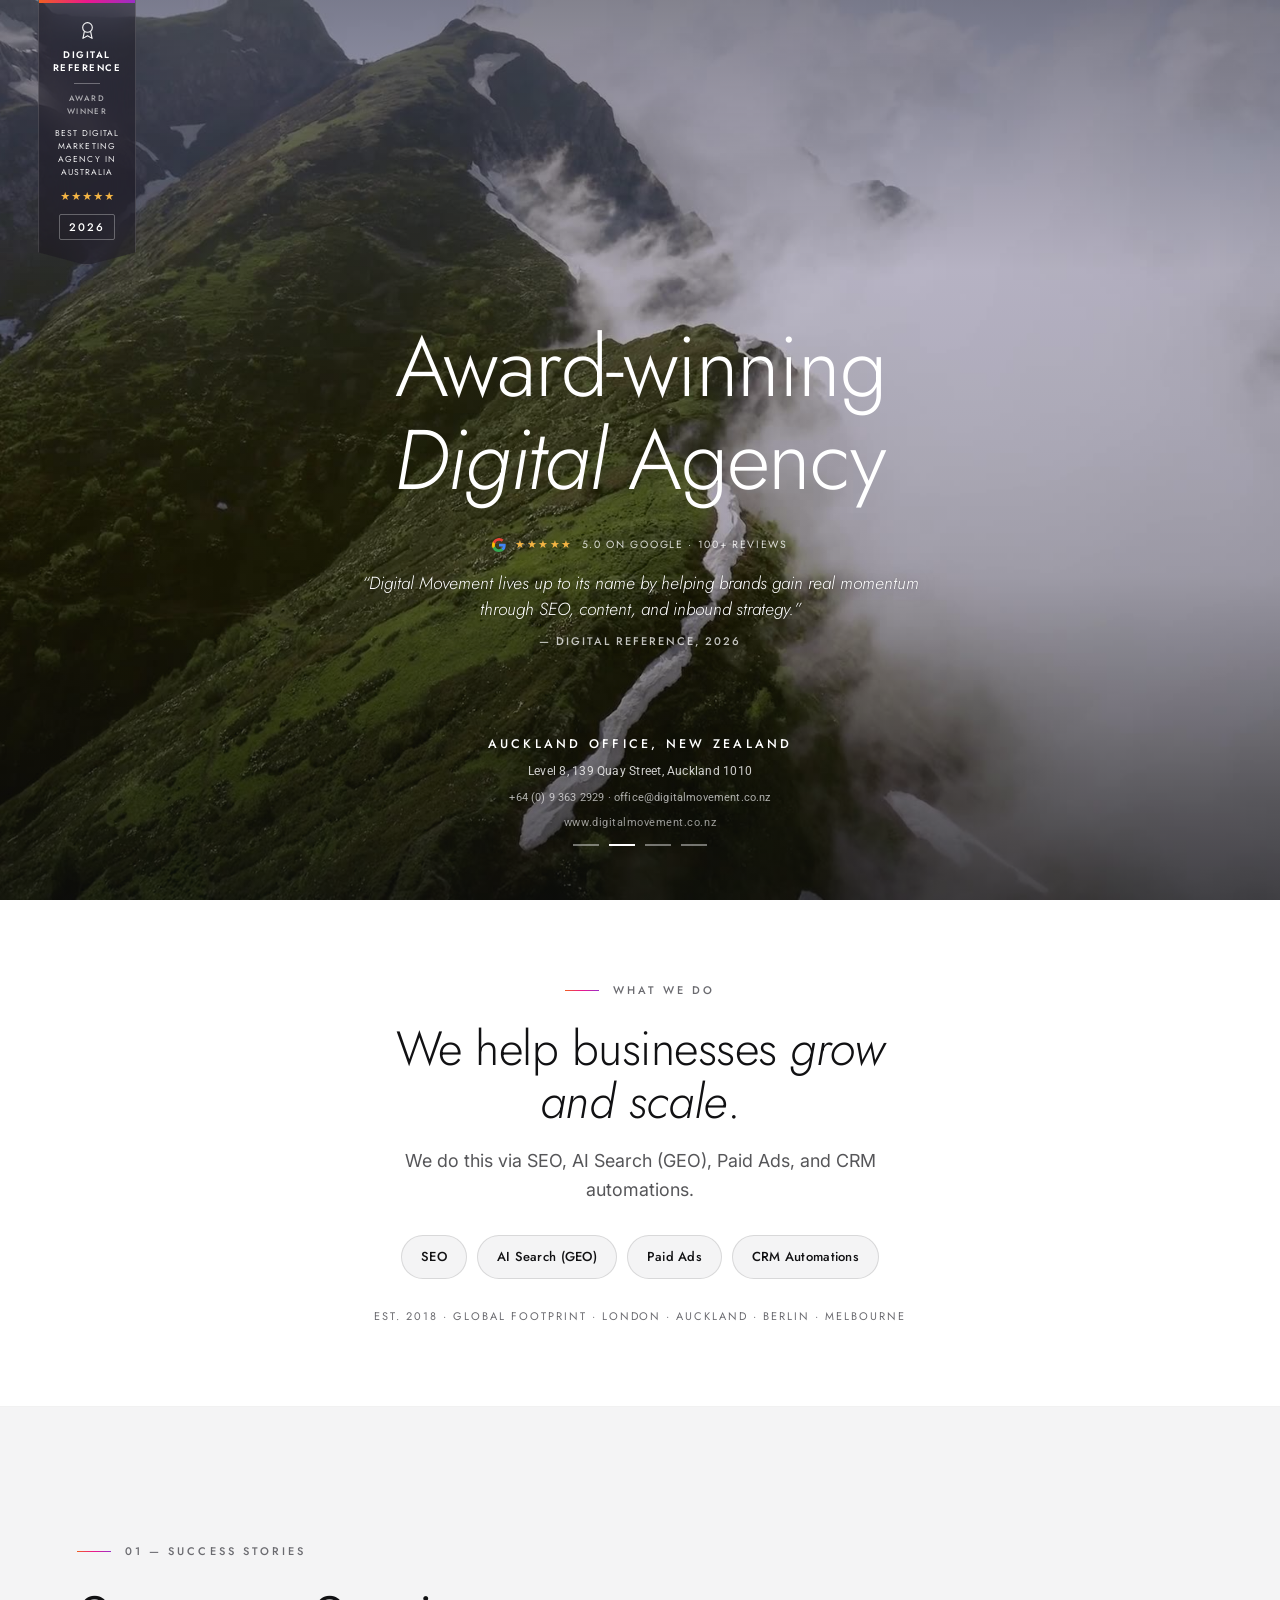
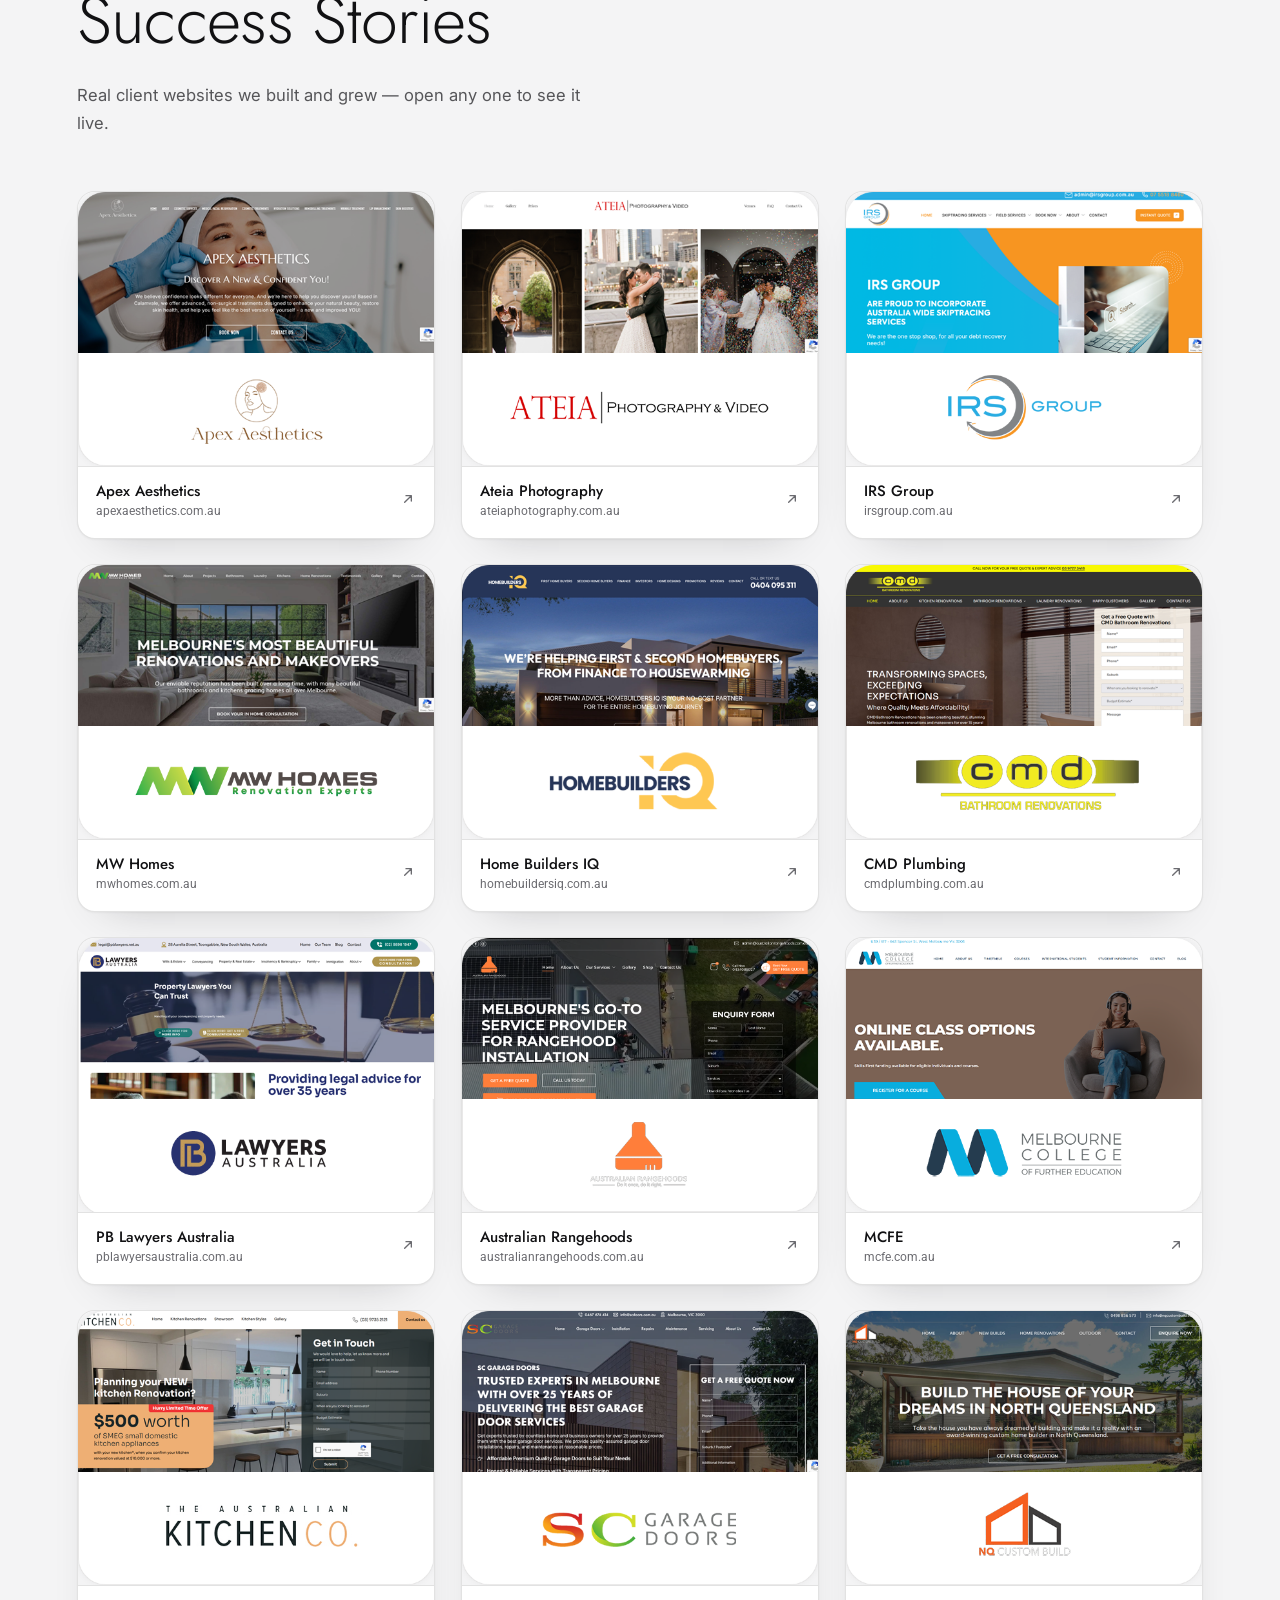
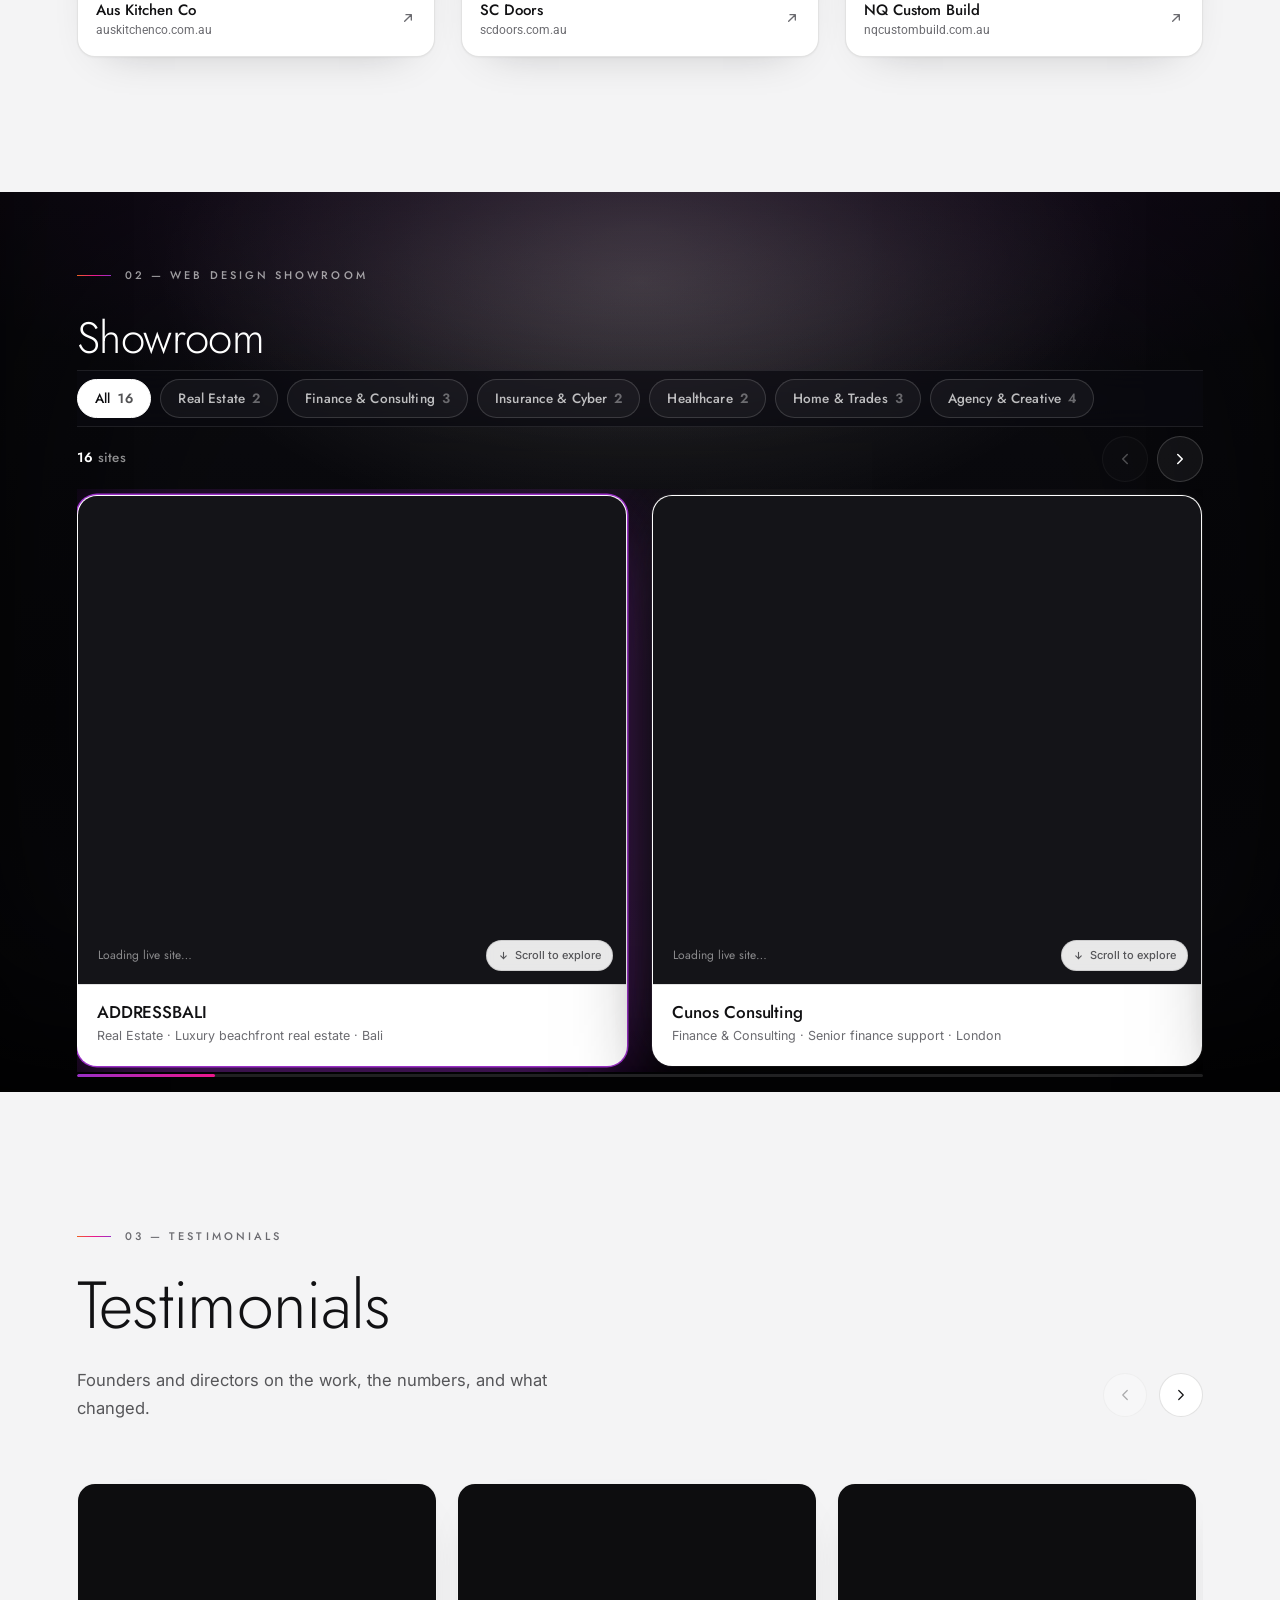
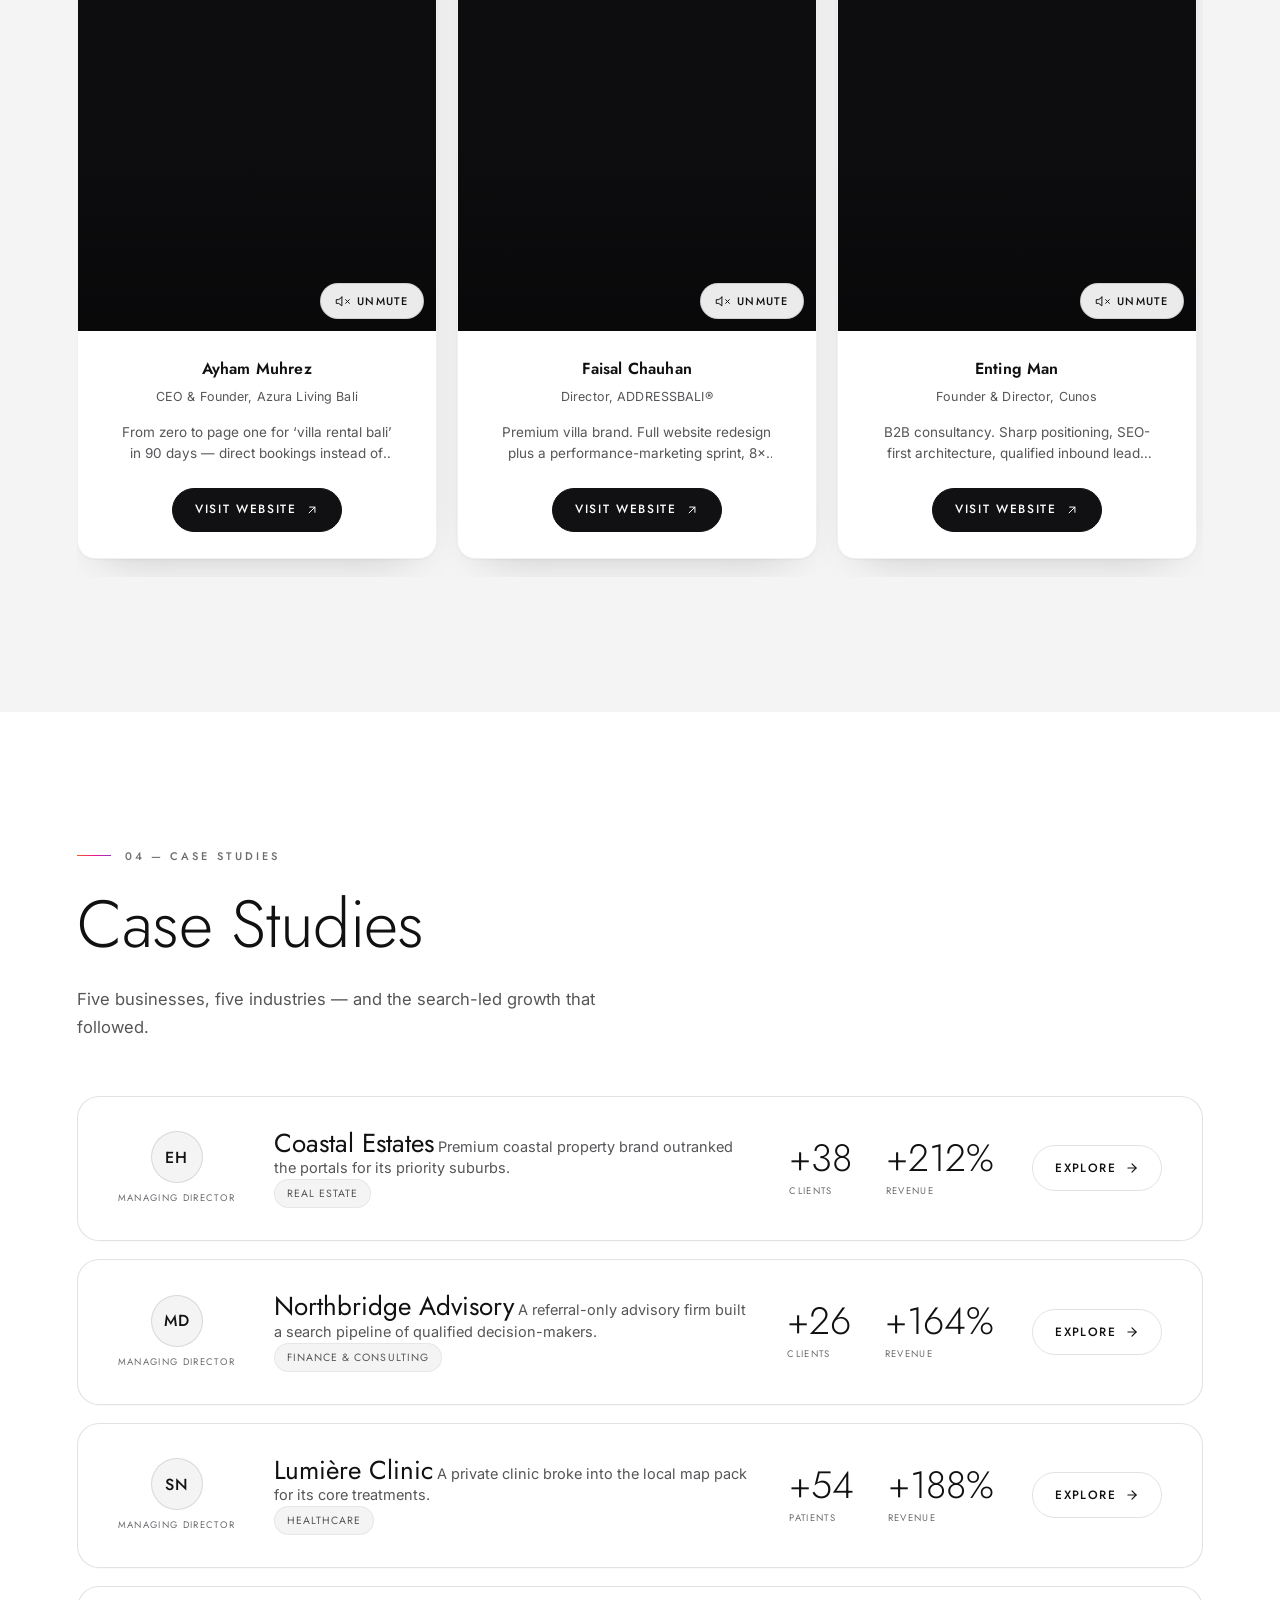
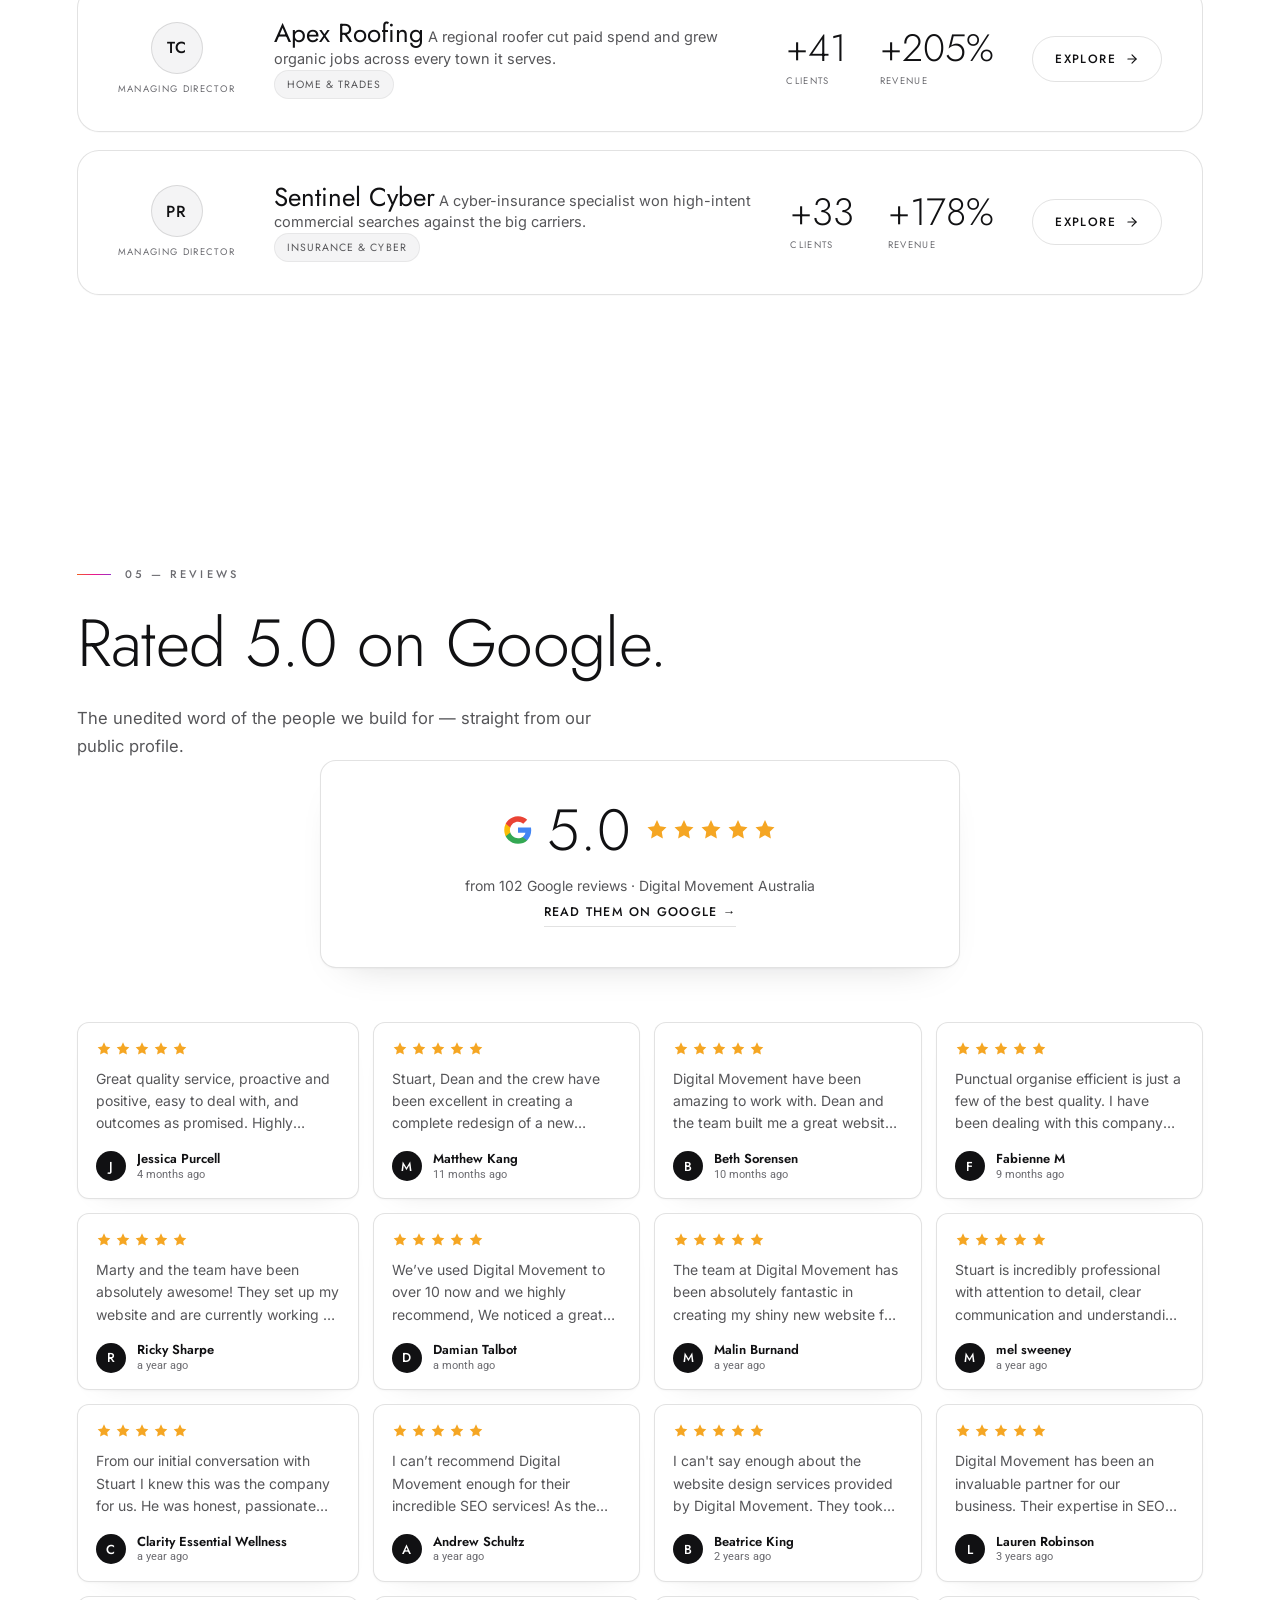
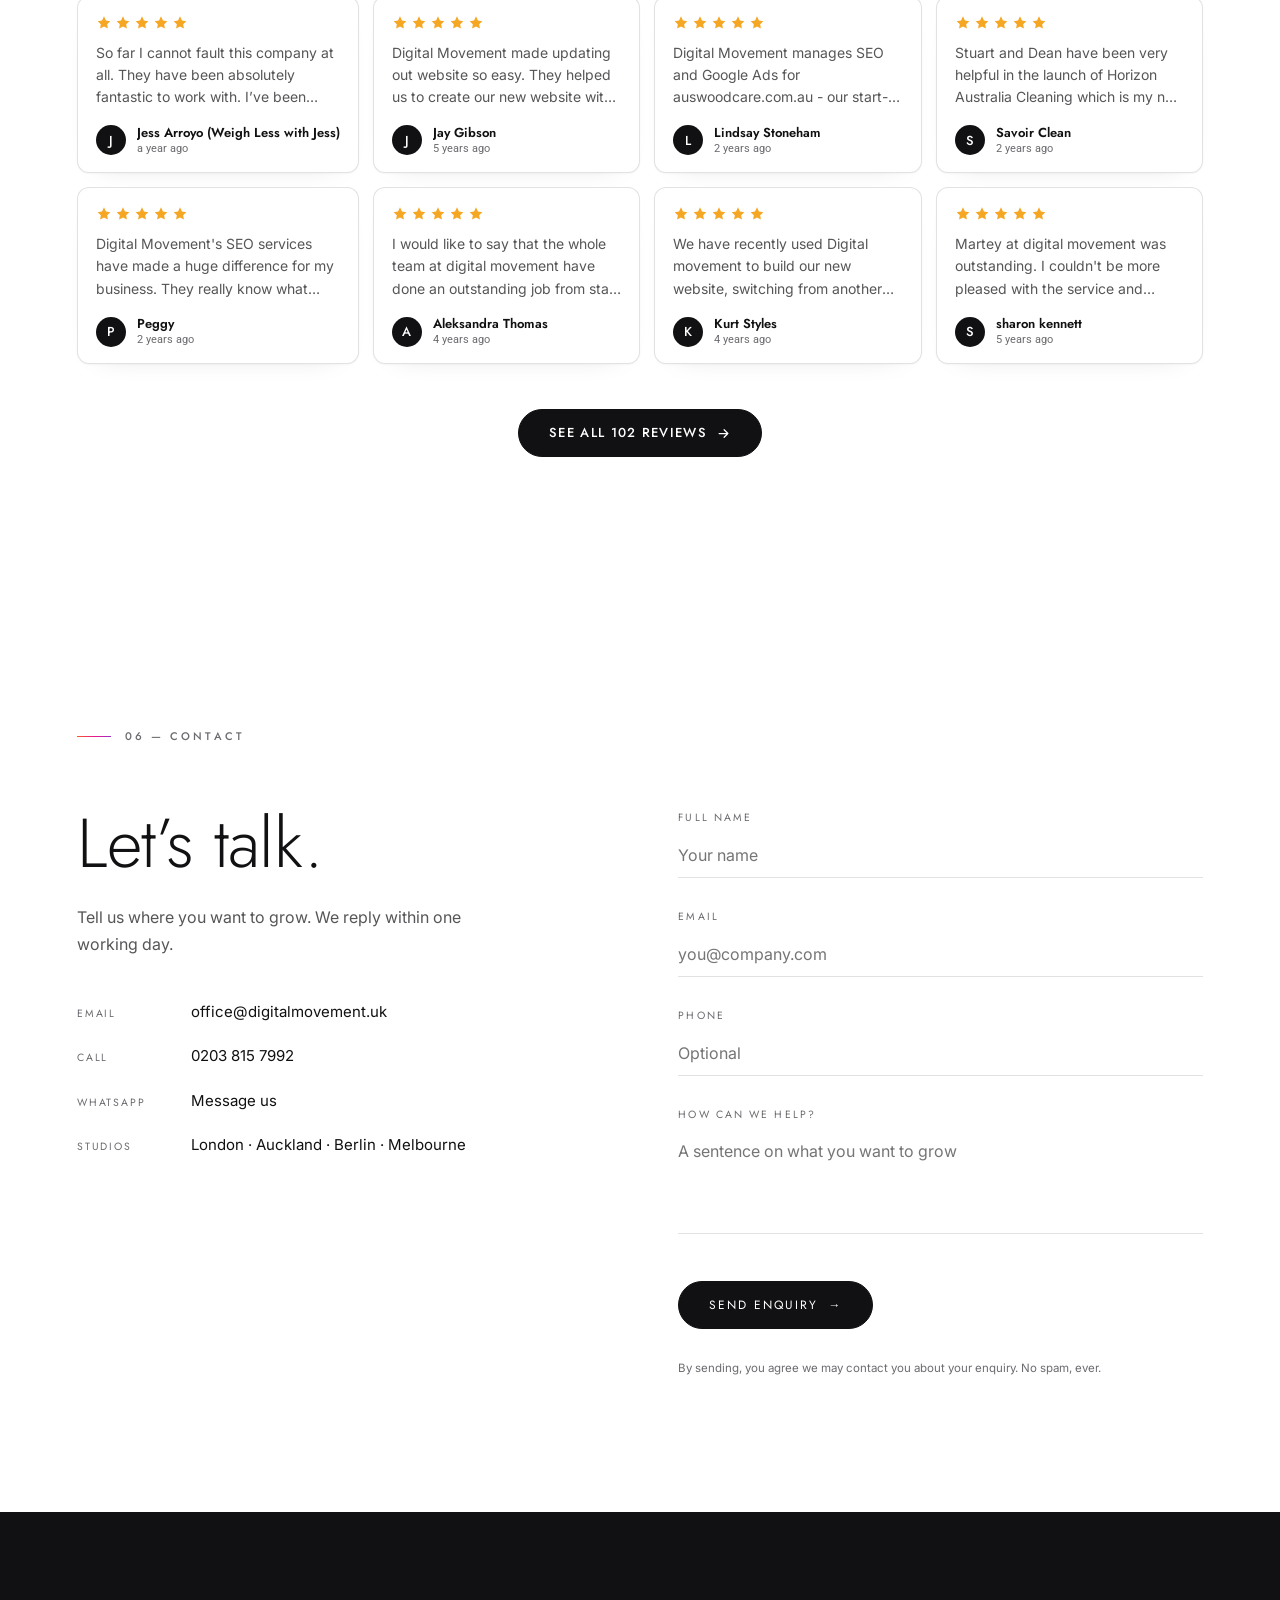
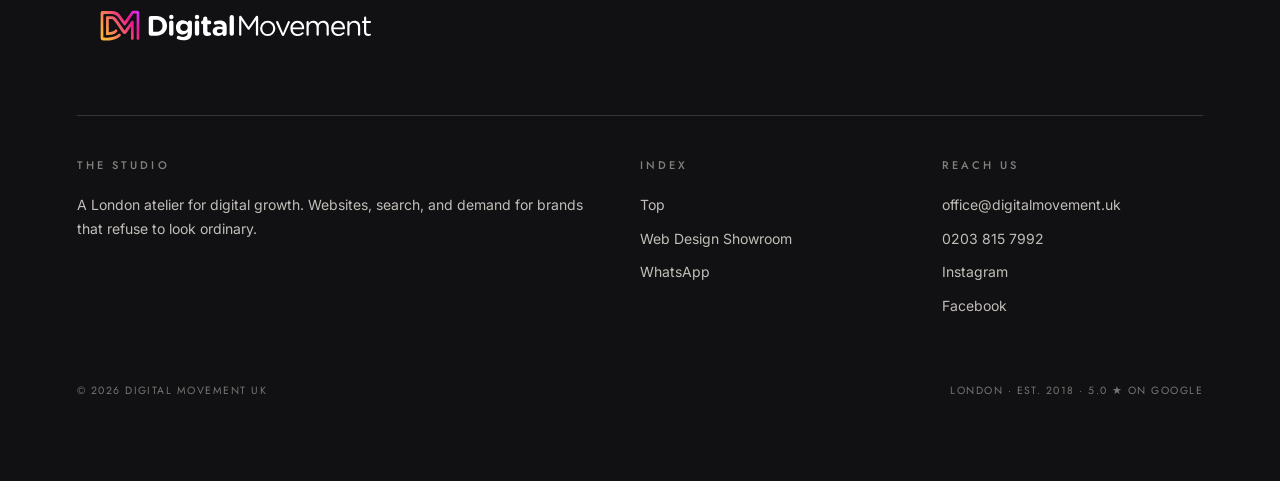
==== commit fbc9f171: "Rebuild as success.digitalmovement.uk: 6-pill nav + Success Stories, What-we-do, video testimonials," ====
--- a/index.html
+++ b/index.html
@@ -16,18 +16,18 @@
 <meta property="og:type" content="website" />
 <meta property="og:title" content="Showroom — Digital Movement" />
 <meta property="og:description" content="Live client websites we've built — each preview is the real, working site. 5.0 on Google · Best Digital Marketing Agency in Australia 2026." />
-<meta property="og:image" content="https://new.digitalmovement.uk/assets/og.jpg" />
-<meta property="og:image:secure_url" content="https://new.digitalmovement.uk/assets/og.jpg" />
+<meta property="og:image" content="https://success.digitalmovement.uk/assets/og.jpg" />
+<meta property="og:image:secure_url" content="https://success.digitalmovement.uk/assets/og.jpg" />
 <meta property="og:image:type" content="image/jpeg" />
 <meta property="og:image:width" content="1200" />
 <meta property="og:image:height" content="630" />
 <meta property="og:image:alt" content="Digital Movement — Showroom of live client websites" />
-<meta property="og:url" content="https://new.digitalmovement.uk/" />
-<link rel="canonical" href="https://new.digitalmovement.uk/" />
+<meta property="og:url" content="https://success.digitalmovement.uk/" />
+<link rel="canonical" href="https://success.digitalmovement.uk/" />
 <meta name="twitter:card" content="summary_large_image" />
 <meta name="twitter:title" content="Showroom — Digital Movement" />
 <meta name="twitter:description" content="Live client websites we've built. 5.0 on Google." />
-<meta name="twitter:image" content="https://new.digitalmovement.uk/assets/og.jpg" />
+<meta name="twitter:image" content="https://success.digitalmovement.uk/assets/og.jpg" />
 
 <link rel="preconnect" href="https://fonts.googleapis.com" />
 <link rel="preconnect" href="https://fonts.gstatic.com" crossorigin />
@@ -47,7 +47,7 @@
   --paper:       #FFFFFF;   /* raised surface */
   --ink:         #111113;   /* near-black, neutral */
   --ink-soft:    #565659;   /* secondary text */
-  --ink-faint:   #98989C;   /* labels, meta */
+  --ink-faint:   #6B6B70;   /* labels, meta — AA-compliant (≥4.5:1) on white & bone-2 */
   --line:        rgba(17,17,19,0.12);
   --line-soft:   rgba(17,17,19,0.06);
   --gold:        #9A2FC6;   /* DM brand violet — whisper accent only */
@@ -677,6 +677,9 @@
   .tile-cap{ justify-content:center; flex-direction:column; align-items:center; gap:6px; text-align:center; }
   .tile-services{ text-align:center; }
   .house p, .enquire .sub{ margin-inline:auto; text-align:center; }
+  .enquire h2{ text-align:center; }
+  .contacts{ align-items:center; }
+  .contacts a, .contacts span{ justify-content:center; }
   .feature-meta{ text-align:center; margin-top:28px; }
   .feature-meta h3, .feature-meta p{ margin-inline:auto; }
   .feature-meta .visit{ margin-inline:auto; }
@@ -781,7 +784,7 @@
 .sw-empty{ display:none; padding:48px 0 16px; text-align:center; color:var(--ink-faint); }
 
 @media(max-width:760px){
-  html{ scroll-snap-type:y proximity; }
+  html{ /* page scroll-snap removed for the multi-section layout */ }
   .sw-stagehead .sw-nav, .sw-rail{ display:none; }
   /* whole showroom fits ONE mobile viewport (same as desktop) */
   .sw-section{ scroll-snap-align:start; scroll-snap-stop:always; height:100svh; padding-block:0; overflow:hidden; }
@@ -879,7 +882,7 @@
 .sw-section.revealed .sw-filterwrap, .sw-section.revealed .sw-stagehead, .sw-section.revealed .sw-track{ opacity:1; }
 /* strong scroll lock + the whole showroom fits ONE desktop viewport (iframes sized to fit) */
 @media (min-width:761px){
-  html{ scroll-snap-type:y proximity; }   /* catches a casual scroll into the showroom without trapping the page */
+  html{ /* page scroll-snap removed for the multi-section layout */ }   /* catches a casual scroll into the showroom without trapping the page */
   .sw-section{
     scroll-snap-align:start; scroll-snap-stop:always;
     height:100svh; min-height:600px; padding-block:0; overflow:hidden;
@@ -920,6 +923,477 @@
 .hero-quote p{ font-family:"Jost",sans-serif; font-weight:300; font-style:italic; font-size:clamp(14px,1.4vw,17.5px); line-height:1.5; color:#fff; text-shadow:0 1px 18px rgba(0,0,0,.55), 0 0 2px rgba(0,0,0,.3); margin:0; }
 .hero-quote cite{ display:block; margin-top:9px; font-family:"Jost",sans-serif; font-style:normal; font-weight:500; font-size:11px; letter-spacing:.18em; text-transform:uppercase; color:rgba(255,255,255,.74); text-shadow:0 1px 10px rgba(0,0,0,.5); }
 @media(max-width:760px){ .hero-quote{ max-width:90%; } .hero-quote p{ font-size:14px; } }
+
+/* ==================================================================
+   SHOWROOM SECTIONS (integrated) — pill nav · case studies · video testimonials · reviews
+   ================================================================== */
+
+/* ===== integration: anchor offsets so pill/anchor jumps clear the sticky bar ===== */
+#whatwedo, #success, #work, #case-studies, #testimonials, #reviews, #contact{ scroll-margin-top:72px; }
+
+/* ===== PILL NAV (prefix: pnav-) — centered stadium-pill in-page tabs for .nav ===== */
+
+/* Override the existing centered wordmark so logo goes LEFT, pills CENTER, controls RIGHT */
+.nav .wordmark{
+  position:static;
+  transform:none;
+  left:auto;
+  top:auto;
+  margin-right:auto;
+}
+
+/* The pill cluster — absolutely centered in the nav bar */
+.pnav{
+  position:absolute;
+  left:50%;
+  transform:translateX(-50%);
+  display:flex;
+  gap:8px;
+  align-items:center;
+  opacity:0;
+  pointer-events:none;
+  transition:opacity .5s var(--ease);
+  max-width:calc(100% - 300px); /* leave room for logo + controls */
+}
+.nav.scrolled .pnav{
+  opacity:1;
+  pointer-events:auto;
+}
+
+.pnav-pill{
+  display:inline-flex;
+  align-items:center;
+  justify-content:center;
+  white-space:nowrap;
+  border-radius:999px;
+  padding:7px 16px;
+  border:1px solid transparent;
+  font-family:"Jost",sans-serif;
+  font-size:13px;
+  font-weight:500;
+  letter-spacing:.02em;
+  line-height:1;
+  text-decoration:none;
+  cursor:pointer;
+  -webkit-backdrop-filter:blur(8px);
+  backdrop-filter:blur(8px);
+  transition:color .3s var(--ease), background-color .3s var(--ease),
+             border-color .3s var(--ease), transform .3s var(--ease);
+}
+.pnav-pill:hover{ transform:translateY(-1px); }
+.pnav-pill:focus-visible{
+  outline:2px solid var(--gold);
+  outline-offset:2px;
+}
+
+/* ---- DARK bar (over hero / #work) : light-on-dark ---- */
+.nav.nav--dark .pnav-pill{
+  color:rgba(255,255,255,.78);
+  border-color:rgba(255,255,255,.22);
+  background:rgba(255,255,255,.06);
+}
+.nav.nav--dark .pnav-pill:hover{
+  color:#fff;
+  border-color:rgba(255,255,255,.45);
+}
+.nav.nav--dark .pnav-pill.is-active{
+  background:#fff;
+  color:#111;
+  border-color:#fff;
+}
+
+/* ---- LIGHT bar (over #case-studies / #testimonials / #reviews) : dark-on-light ---- */
+.nav.nav--light .pnav-pill{
+  color:var(--ink-soft);
+  border-color:var(--line);
+  background:rgba(255,255,255,.55);
+}
+.nav.nav--light .pnav-pill:hover{
+  color:var(--ink);
+  border-color:rgba(17,17,19,.28);
+}
+.nav.nav--light .pnav-pill.is-active{
+  background:var(--ink);
+  color:#fff;
+  border-color:var(--ink);
+}
+
+/* ---- TABLET/MOBILE (<=900px): pills move to their own full-width, centered, scrollable
+       SECOND ROW so they never overlap the logo or controls (Cunos-style stays on desktop) ---- */
+@media (max-width:1120px){
+  .nav{ flex-wrap:wrap; row-gap:8px; }
+  .pnav{
+    position:static; transform:none; left:auto; top:auto;
+    order:3; flex:0 0 100%; width:100%; max-width:100%;
+    margin:2px 0 0;
+    gap:7px;
+    justify-content:safe center;     /* centred when they fit, scrolls when they don't */
+    overflow-x:auto; overflow-y:hidden;
+    -webkit-overflow-scrolling:touch;
+    scrollbar-width:none; -ms-overflow-style:none;
+    padding:2px 2px 3px;
+    /* pills stay visible whenever the bar is in its scrolled (visible) state */
+    mask-image:linear-gradient(90deg,transparent 0,#000 16px,#000 calc(100% - 16px),transparent 100%);
+    -webkit-mask-image:linear-gradient(90deg,transparent 0,#000 16px,#000 calc(100% - 16px),transparent 100%);
+  }
+  .pnav::-webkit-scrollbar{ display:none; height:0; }
+  .pnav-pill{ flex:0 0 auto; font-size:12px; padding:6px 13px; }
+}
+@media (max-width:420px){
+  .pnav-pill{ font-size:11.5px; padding:6px 12px; }
+}
+/* ===== CSG — SEO Growth Case Studies (light) ===== */
+.csg-list{ display:flex; flex-direction:column; gap:18px; margin-top:clamp(40px,6vh,72px); }
+
+.csg-card{
+  position:relative; display:grid;
+  grid-template-columns:auto 1fr auto auto;
+  align-items:center; gap:clamp(20px,3vw,40px);
+  background:var(--paper); border:1px solid var(--line);
+  border-radius:22px; padding:clamp(22px,3vw,32px) clamp(24px,3.4vw,40px);
+  cursor:pointer; text-align:left;
+  transition:transform .5s var(--ease), box-shadow .5s var(--ease), border-color .5s var(--ease);
+  box-shadow:0 1px 0 rgba(17,17,19,0.02);
+}
+.csg-card:hover{ transform:translateY(-3px); border-color:var(--line); box-shadow:0 24px 50px -28px rgba(17,17,19,0.30); }
+.csg-card:focus-visible{ outline:2px solid var(--gold); outline-offset:3px; }
+
+.csg-id{ display:flex; flex-direction:column; align-items:center; gap:8px; min-width:64px; }
+.csg-av{
+  width:52px; height:52px; border-radius:999px; background:var(--bone-2);
+  border:1px solid var(--line); display:flex; align-items:center; justify-content:center;
+  font-family:"Jost",sans-serif; font-weight:500; font-size:16px; letter-spacing:.04em; color:var(--ink);
+}
+.csg-role{ font-family:"Jost",sans-serif; font-size:9.5px; letter-spacing:.14em; text-transform:uppercase; color:var(--ink-faint); white-space:nowrap; }
+
+.csg-main{ min-width:0; }
+.csg-name{ font-family:"Jost",sans-serif; font-weight:400; font-size:clamp(20px,2.2vw,26px); color:var(--ink); margin:0 0 7px; line-height:1.1; }
+.csg-teaser{ font-family:"Inter",sans-serif; font-size:14.5px; line-height:1.5; color:var(--ink-soft); margin:0 0 12px; max-width:46ch; }
+.csg-tags{ display:flex; flex-wrap:wrap; gap:8px; }
+.csg-tag{
+  font-family:"Jost",sans-serif; font-size:10.5px; letter-spacing:.1em; text-transform:uppercase;
+  color:var(--ink-soft); background:var(--bone-2); border:1px solid var(--line-soft);
+  border-radius:999px; padding:6px 12px; white-space:nowrap;
+}
+
+.csg-metricpair{ display:flex; gap:clamp(20px,2.6vw,36px); }
+.csg-metric{ display:flex; flex-direction:column; align-items:flex-start; }
+.csg-fig{ font-family:"Jost",sans-serif; font-weight:300; font-size:clamp(26px,3vw,38px); color:var(--ink); line-height:1; }
+.csg-cap{ font-family:"Jost",sans-serif; font-size:9.5px; letter-spacing:.14em; text-transform:uppercase; color:var(--ink-faint); margin-top:7px; }
+
+.csg-explore{
+  display:inline-flex; align-items:center; gap:9px; white-space:nowrap;
+  font-family:"Jost",sans-serif; font-weight:500; font-size:12px; letter-spacing:.12em; text-transform:uppercase;
+  color:var(--ink); background:transparent; border:1px solid var(--line);
+  border-radius:999px; padding:13px 22px; min-height:44px; cursor:pointer;
+  transition:background .4s var(--ease), color .4s var(--ease), border-color .4s var(--ease);
+}
+.csg-explore svg{ transition:transform .4s var(--ease); }
+.csg-card:hover .csg-explore{ background:var(--ink); color:#fff; border-color:var(--ink); }
+.csg-card:hover .csg-explore svg{ transform:translateX(4px); }
+
+/* ===== Modal ===== */
+.csg-modal{
+  position:fixed; inset:0; z-index:2000; display:flex; align-items:center; justify-content:center;
+  padding:clamp(16px,4vw,48px);
+  opacity:0; visibility:hidden; transition:opacity .4s var(--ease), visibility .4s var(--ease);
+}
+.csg-modal.is-open{ opacity:1; visibility:visible; }
+.csg-backdrop{ position:absolute; inset:0; background:rgba(17,17,19,0.55); backdrop-filter:blur(8px); -webkit-backdrop-filter:blur(8px); }
+.csg-dialog{
+  position:relative; width:min(680px,100%); max-height:90vh; overflow-y:auto;
+  background:var(--paper); border:1px solid var(--line); border-radius:24px;
+  padding:clamp(28px,4vw,52px); text-align:left;
+  transform:scale(.94) translateY(10px); transition:transform .45s var(--ease);
+  box-shadow:0 40px 90px -30px rgba(17,17,19,0.5);
+}
+.csg-modal.is-open .csg-dialog{ transform:scale(1) translateY(0); }
+
+.csg-close{
+  position:absolute; top:18px; right:18px; width:44px; height:44px; border-radius:999px;
+  display:flex; align-items:center; justify-content:center; cursor:pointer;
+  background:var(--bone-2); border:1px solid var(--line); color:var(--ink);
+  transition:background .3s var(--ease), color .3s var(--ease);
+}
+.csg-close:hover{ background:var(--ink); color:#fff; }
+.csg-close:focus-visible{ outline:2px solid var(--gold); outline-offset:2px; }
+
+.csg-modal-head{ display:flex; align-items:center; gap:18px; margin-bottom:26px; }
+.csg-modal-av{
+  width:96px; height:96px; flex:0 0 96px; border-radius:999px; background:var(--bone-2);
+  display:flex; align-items:center; justify-content:center;
+  font-family:"Jost",sans-serif; font-weight:500; font-size:30px; color:var(--ink);
+  border:3px solid transparent;
+  background-image:linear-gradient(var(--bone-2),var(--bone-2)),linear-gradient(90deg,#F05F22,#EC178D,#9A2FC6);
+  background-origin:border-box; background-clip:content-box,border-box;
+}
+.csg-modal-md{ font-family:"Jost",sans-serif; font-weight:500; font-size:19px; color:var(--ink); margin:0 0 4px; }
+.csg-modal-mdrole{ font-family:"Inter",sans-serif; font-size:13px; color:var(--ink-soft); margin:0; }
+
+.csg-modal-biz{ margin-bottom:22px; }
+.csg-modal-bizname{ font-family:"Jost",sans-serif; font-weight:300; font-size:clamp(26px,3.4vw,36px); color:var(--ink); margin:0 0 12px; line-height:1.08; }
+.csg-modal-tags{ display:flex; flex-wrap:wrap; gap:8px; }
+
+.csg-metrics{
+  display:grid; grid-template-columns:1fr 1fr; gap:18px; margin:26px 0;
+  border-block:1px solid var(--line); padding-block:26px;
+}
+.csg-metrics .csg-metric{ align-items:flex-start; }
+.csg-metrics .csg-fig{ font-size:clamp(40px,6vw,58px); }
+.csg-metrics .csg-cap{ margin-top:9px; }
+
+.csg-modal-desc{ font-family:"Inter",sans-serif; font-size:15px; line-height:1.65; color:var(--ink-soft); margin:0; }
+
+/* ===== Mobile ===== */
+@media (max-width:860px){
+  .csg-card{ grid-template-columns:1fr; text-align:center; gap:18px; padding:30px 24px; }
+  .csg-id{ align-items:center; }
+  .csg-teaser{ margin-inline:auto; }
+  .csg-tags{ justify-content:center; }
+  .csg-metricpair{ justify-content:center; }
+  .csg-metric{ align-items:center; }
+  .csg-explore{ justify-self:center; }
+  .csg-modal-head{ flex-direction:column; text-align:center; }
+  .csg-metrics{ grid-template-columns:1fr; text-align:center; }
+  .csg-metrics .csg-metric{ align-items:center; }
+  .csg-modal-tags{ justify-content:center; }
+  .csg-modal-desc{ text-align:left; }
+}
+/* ===== VIDEO TESTIMONIALS (vt-) — light theme ===== */
+.vt-section{background:var(--bone-2);}
+.vt-head{display:flex;align-items:flex-end;justify-content:space-between;gap:24px;flex-wrap:wrap;}
+.vt-head .shead{margin-bottom:0;}
+.vt-nav{display:flex;gap:12px;flex-shrink:0;padding-bottom:6px;}
+.vt-arrow{width:44px;height:44px;border-radius:999px;border:1px solid var(--line);background:var(--paper);color:var(--ink);display:inline-flex;align-items:center;justify-content:center;cursor:pointer;transition:background .35s var(--ease),color .35s var(--ease),border-color .35s var(--ease),transform .35s var(--ease);-webkit-appearance:none;appearance:none;}
+.vt-arrow svg{width:18px;height:18px;display:block;}
+.vt-arrow:hover{background:var(--ink);color:#fff;border-color:var(--ink);}
+.vt-arrow:active{transform:scale(.94);}
+.vt-arrow:focus-visible{outline:2px solid var(--gold);outline-offset:3px;}
+.vt-arrow[disabled]{opacity:.32;cursor:default;}
+.vt-arrow[disabled]:hover{background:var(--paper);color:var(--ink);border-color:var(--line);}
+
+.vt-scroller{margin-top:clamp(40px,6vh,72px);position:relative;}
+.vt-track{display:flex;gap:20px;overflow-x:auto;scroll-snap-type:x mandatory;scroll-behavior:smooth;padding:6px 2px 18px;-webkit-overflow-scrolling:touch;scrollbar-width:none;-ms-overflow-style:none;}
+.vt-track::-webkit-scrollbar{display:none;width:0;height:0;}
+
+.vt-card{flex:0 0 auto;width:min(85vw,360px);scroll-snap-align:start;background:var(--paper);border:1px solid var(--line-soft);border-radius:18px;overflow:hidden;box-shadow:0 1px 2px rgba(17,17,19,.04),0 18px 44px -28px rgba(17,17,19,.28);display:flex;flex-direction:column;transition:transform .5s var(--ease),box-shadow .5s var(--ease);}
+.vt-card:hover{transform:translateY(-4px);box-shadow:0 1px 2px rgba(17,17,19,.05),0 30px 60px -30px rgba(17,17,19,.34);}
+
+.vt-video{position:relative;aspect-ratio:4/5;background:#0d0d0f;overflow:hidden;}
+.vt-video video{position:absolute;inset:0;width:100%;height:100%;object-fit:cover;display:block;}
+.vt-video::after{content:"";position:absolute;inset:0;background:linear-gradient(180deg,rgba(0,0,0,0) 55%,rgba(0,0,0,.34));pointer-events:none;}
+
+.vt-sound{position:absolute;right:12px;bottom:12px;z-index:2;display:inline-flex;align-items:center;gap:7px;min-height:36px;padding:8px 14px;border-radius:999px;border:1px solid var(--line);background:rgba(255,255,255,.92);backdrop-filter:blur(8px);-webkit-backdrop-filter:blur(8px);color:var(--ink);font-family:"Jost",sans-serif;font-size:11px;font-weight:500;letter-spacing:.12em;text-transform:uppercase;cursor:pointer;transition:background .3s var(--ease),transform .3s var(--ease);}
+.vt-sound svg{width:15px;height:15px;display:block;}
+.vt-sound:hover{background:#fff;}
+.vt-sound:active{transform:scale(.95);}
+.vt-sound:focus-visible{outline:2px solid var(--gold);outline-offset:2px;}
+.vt-sound .vt-ic-off{display:inline-flex;}
+.vt-sound .vt-ic-on{display:none;}
+.vt-sound .vt-sound-txt::after{content:"Unmute";}
+.vt-sound.is-on{background:var(--ink);color:#fff;border-color:var(--ink);}
+.vt-sound.is-on .vt-ic-off{display:none;}
+.vt-sound.is-on .vt-ic-on{display:inline-flex;}
+.vt-sound.is-on .vt-sound-txt::after{content:"Mute";}
+
+.vt-body{padding:24px 22px 26px;text-align:center;display:flex;flex-direction:column;align-items:center;gap:6px;flex:1;}
+.vt-name{font-family:"Jost",sans-serif;font-weight:600;font-size:16px;color:var(--ink);letter-spacing:.01em;}
+.vt-role{font-family:"Inter",sans-serif;font-size:12.5px;color:var(--ink-soft);letter-spacing:.01em;line-height:1.4;}
+.vt-desc{font-family:"Inter",sans-serif;font-size:13.5px;line-height:1.55;color:var(--ink-soft);margin:10px 0 18px;display:-webkit-box;-webkit-line-clamp:2;-webkit-box-orient:vertical;overflow:hidden;max-width:30ch;}
+.vt-visit{margin-top:auto;display:inline-flex;align-items:center;gap:8px;min-height:44px;padding:0 22px;border-radius:999px;border:1px solid var(--ink);background:var(--ink);color:#fff;font-family:"Jost",sans-serif;font-size:12px;font-weight:500;letter-spacing:.14em;text-transform:uppercase;text-decoration:none;transition:background .35s var(--ease),color .35s var(--ease);}
+.vt-visit svg{width:14px;height:14px;display:block;transition:transform .35s var(--ease);}
+.vt-visit:hover{background:transparent;color:var(--ink);}
+.vt-visit:hover svg{transform:translate(2px,-2px);}
+.vt-visit:focus-visible{outline:2px solid var(--gold);outline-offset:3px;}
+
+@media (max-width:760px){
+  .vt-head{justify-content:center;text-align:center;flex-direction:column;align-items:center;}
+  .vt-head .shead{align-items:center;}
+  .vt-nav{justify-content:center;}
+  .vt-card{width:min(85vw,340px);}
+}
+@media (prefers-reduced-motion:reduce){
+  .vt-track{scroll-behavior:auto;}
+  .vt-card,.vt-arrow,.vt-visit svg,.vt-sound,.vt-visit{transition:none;}
+}
+/* ===== GOOGLE REVIEWS WALL — prefix grev- (LIGHT THEME) ===== */
+.grev-section{ background:var(--bone); }
+
+/* Aggregate badge */
+.grev-agg{
+  max-width:640px;
+  margin:0 auto clamp(40px,6vh,72px);
+  background:var(--paper);
+  border:1px solid var(--line);
+  border-radius:16px;
+  padding:clamp(26px,4vw,40px) clamp(22px,4vw,44px);
+  text-align:center;
+  box-shadow:0 1px 2px rgba(17,17,19,.04), 0 18px 40px -28px rgba(17,17,19,.22);
+}
+.grev-agg-top{
+  display:flex; align-items:center; justify-content:center;
+  gap:14px; flex-wrap:wrap;
+}
+.grev-glogo{ width:30px; height:30px; flex:none; display:block; }
+.grev-figure{
+  font-family:"Jost",sans-serif; font-weight:300;
+  font-size:clamp(40px,6vw,58px); line-height:1;
+  color:var(--ink); letter-spacing:.01em;
+}
+.grev-agg-stars{ display:inline-flex; gap:3px; }
+.grev-agg-stars svg{ width:24px; height:24px; display:block; }
+.grev-agg-meta{
+  margin-top:16px;
+  font-family:"Inter",sans-serif; font-size:14px; line-height:1.5;
+  color:var(--ink-soft);
+}
+.grev-agg-link{
+  display:inline-block; margin-top:6px;
+  font-family:"Jost",sans-serif; font-weight:500;
+  font-size:12.5px; letter-spacing:.1em; text-transform:uppercase;
+  color:var(--ink); text-decoration:none;
+  border-bottom:1px solid var(--line);
+  padding-bottom:2px; transition:border-color .35s var(--ease), color .35s var(--ease);
+}
+.grev-agg-link:hover{ color:var(--gold); border-color:var(--gold); }
+
+/* Star icon shared sizing */
+.grev-stars{ display:inline-flex; gap:3px; }
+.grev-stars svg{ width:16px; height:16px; display:block; }
+
+/* Wall grid */
+.grev-wall{
+  display:grid;
+  grid-template-columns:repeat(4,1fr);
+  gap:14px;
+  align-items:stretch;
+}
+@media (max-width:1100px){ .grev-wall{ grid-template-columns:repeat(3,1fr); } }
+@media (max-width:680px){ .grev-wall{ grid-template-columns:repeat(2,1fr); } }
+@media (max-width:460px){ .grev-wall{ grid-template-columns:1fr; } }
+
+/* Review card */
+.grev-card{
+  display:flex; flex-direction:column;
+  background:var(--paper);
+  border:1px solid var(--line);
+  border-radius:12px;
+  padding:18px 18px 16px;
+  box-shadow:0 1px 2px rgba(17,17,19,.03), 0 12px 28px -24px rgba(17,17,19,.18);
+  transition:transform .45s var(--ease), box-shadow .45s var(--ease), border-color .45s var(--ease);
+}
+.grev-card:hover{
+  transform:translateY(-3px);
+  box-shadow:0 1px 2px rgba(17,17,19,.04), 0 22px 44px -26px rgba(17,17,19,.28);
+  border-color:rgba(17,17,19,.18);
+}
+.grev-card .grev-stars{ margin-bottom:11px; }
+
+.grev-quote{
+  font-family:"Inter",sans-serif;
+  font-size:14px; line-height:1.6;
+  color:var(--ink-soft);
+  margin:0 0 16px;
+  display:-webkit-box;
+  -webkit-line-clamp:3;
+  -webkit-box-orient:vertical;
+  overflow:hidden;
+  overflow-wrap:break-word;
+  word-break:break-word;
+}
+
+.grev-who{
+  display:flex; align-items:center; gap:11px;
+  margin-top:auto;
+}
+.grev-av{
+  width:30px; height:30px; flex:none;
+  border-radius:50%;
+  background:var(--ink); color:#fff;
+  display:flex; align-items:center; justify-content:center;
+  font-family:"Jost",sans-serif; font-weight:500; font-size:13px;
+  line-height:1; text-transform:uppercase;
+}
+.grev-who-text{ min-width:0; }
+.grev-name{
+  font-family:"Jost",sans-serif; font-weight:600;
+  font-size:13px; line-height:1.3; color:var(--ink);
+  white-space:nowrap; overflow:hidden; text-overflow:ellipsis;
+}
+.grev-date{
+  font-family:"Roboto",sans-serif;
+  font-size:11px; line-height:1.3; color:var(--ink-faint);
+}
+
+/* CTA */
+.grev-cta-row{ text-align:center; margin-top:clamp(36px,5vh,56px); }
+.grev-cta{
+  display:inline-flex; align-items:center; gap:9px;
+  min-height:48px; padding:0 30px;
+  border-radius:999px;
+  border:1px solid var(--ink);
+  background:var(--ink); color:#fff;
+  font-family:"Jost",sans-serif; font-weight:500;
+  font-size:13px; letter-spacing:.1em; text-transform:uppercase;
+  text-decoration:none;
+  transition:background .4s var(--ease), color .4s var(--ease), border-color .4s var(--ease);
+}
+.grev-cta:hover{ background:transparent; color:var(--ink); border-color:var(--ink); }
+.grev-cta svg{ width:15px; height:15px; flex:none; }
+
+/* Mobile centring (house rule) */
+@media (max-width:680px){
+  .grev-card{ text-align:center; align-items:center; }
+  .grev-card .grev-stars{ justify-content:center; }
+  .grev-who{ justify-content:center; }
+  .grev-name{ white-space:normal; }
+}
+
+/* ===== SUCCESS STORIES (ss-) — client website showcase, light ===== */
+.ss-section{ background:var(--bone-2); }
+.ss-grid{ margin-top:clamp(40px,6vh,72px); display:grid; grid-template-columns:repeat(3,1fr); gap:clamp(16px,2vw,26px); }
+@media(max-width:1024px){ .ss-grid{ grid-template-columns:repeat(2,1fr); } }
+@media(max-width:560px){ .ss-grid{ grid-template-columns:1fr; } }
+.ss-card{ display:block; border-radius:18px; overflow:hidden; background:var(--paper); border:1px solid var(--line);
+  box-shadow:0 1px 2px rgba(17,17,19,.04), 0 18px 44px -30px rgba(17,17,19,.30);
+  transition:transform .5s var(--ease), box-shadow .5s var(--ease), border-color .5s var(--ease); }
+.ss-card:hover{ transform:translateY(-5px); box-shadow:0 1px 2px rgba(17,17,19,.05), 0 34px 70px -34px rgba(17,17,19,.42); border-color:rgba(17,17,19,.16); }
+.ss-card:focus-visible{ outline:2px solid var(--gold); outline-offset:3px; }
+.ss-shot{ position:relative; aspect-ratio:552/424; overflow:hidden; background:var(--bone-2); }
+.ss-shot img{ width:100%; height:100%; object-fit:cover; object-position:top center; transition:transform 1.4s var(--ease); }
+.ss-card:hover .ss-shot img{ transform:scale(1.05); }
+.ss-overlay{ position:absolute; inset:0; display:flex; align-items:center; justify-content:center;
+  background:linear-gradient(180deg, rgba(17,17,19,0) 38%, rgba(17,17,19,.55) 100%); opacity:0; transition:opacity .4s var(--ease); }
+.ss-card:hover .ss-overlay{ opacity:1; }
+.ss-open{ display:inline-flex; align-items:center; gap:8px; font-family:"Jost",sans-serif; font-weight:500; font-size:12px;
+  letter-spacing:.14em; text-transform:uppercase; color:#111; background:#fff; border-radius:999px; padding:12px 22px;
+  transform:translateY(8px); transition:transform .4s var(--ease); }
+.ss-card:hover .ss-open{ transform:none; }
+.ss-open svg{ width:13px; height:13px; }
+.ss-foot{ display:flex; align-items:center; justify-content:space-between; gap:12px; padding:15px 18px 16px; border-top:1px solid var(--line); }
+.ss-m{ min-width:0; }
+.ss-name{ font-family:"Jost",sans-serif; font-weight:500; font-size:15px; color:var(--ink); line-height:1.2; }
+.ss-dom{ font-family:"Roboto",sans-serif; font-size:11.5px; color:var(--ink-faint); margin-top:2px; }
+.ss-go{ flex:0 0 auto; color:var(--ink-faint); transition:color .35s var(--ease), transform .35s var(--ease); }
+.ss-go svg{ width:16px; height:16px; }
+.ss-card:hover .ss-go{ color:var(--gold); transform:translate(2px,-2px); }
+@media(max-width:560px){ .ss-foot{ justify-content:center; flex-direction:column; gap:3px; text-align:center; } .ss-go{ display:none; } }
+
+/* contact section is light — ensure ink heading on light bg */
+#contact.enquire .shead{ margin-bottom:0; }
+
+/* ===== WHAT WE DO (ww-) — micro agency profile under the hero, light ===== */
+.ww-section{ background:var(--bone); border-bottom:1px solid var(--line-soft); }
+.ww-inner{ padding-block:clamp(56px,9vh,104px); text-align:center; display:flex; flex-direction:column; align-items:center; }
+.ww-inner .label{ display:flex; align-items:center; justify-content:center; margin-bottom:22px; }
+.ww-lead{ font-family:"Jost",sans-serif; font-weight:300; font-size:clamp(27px,4vw,48px); line-height:1.12; letter-spacing:-0.01em; color:var(--ink); max-width:18ch; }
+.ww-lead em{ font-style:italic; font-weight:300; }
+.ww-sub{ margin-top:18px; font-size:clamp(15px,1.4vw,18px); line-height:1.6; color:var(--ink-soft); max-width:52ch; }
+.ww-services{ list-style:none; display:flex; flex-wrap:wrap; justify-content:center; gap:10px; margin:30px 0 0; padding:0; }
+.ww-services li{ font-family:"Jost",sans-serif; font-weight:500; font-size:13px; letter-spacing:.02em; color:var(--ink);
+  background:var(--bone-2); border:1px solid var(--line); border-radius:999px; padding:10px 19px; }
+.ww-meta{ margin-top:28px; font-family:"Jost",sans-serif; text-transform:uppercase; letter-spacing:0.18em; font-size:11px; color:var(--ink-faint); }
+@media(max-width:600px){ .ww-services{ gap:8px; } .ww-services li{ font-size:12px; padding:8px 15px; } .ww-meta{ letter-spacing:.12em; } }
 </style>
 </head>
 <body class="intro-lock">
@@ -937,6 +1411,14 @@
 <!-- ===================== NAV ===================== -->
 <nav class="nav" id="nav">
   <a href="#top" class="wordmark" aria-label="Digital Movement"><img src="assets/brand/logo-color-negative.svg" alt="Digital Movement" class="brandlogo brandlogo--neg" /><img src="assets/brand/logo-color-positive.svg" alt="Digital Movement" class="brandlogo brandlogo--pos" /></a>
+  <nav class="pnav" role="tablist" aria-label="In-page sections" data-pnav>
+    <a class="pnav-pill" role="tab" href="#success" data-pnav-target="#success">Success Stories</a>
+    <a class="pnav-pill" role="tab" href="#work" data-pnav-target="#work">Web Design Showroom</a>
+    <a class="pnav-pill" role="tab" href="#testimonials" data-pnav-target="#testimonials">Testimonials</a>
+    <a class="pnav-pill" role="tab" href="#case-studies" data-pnav-target="#case-studies">Case Studies</a>
+    <a class="pnav-pill" role="tab" href="#reviews" data-pnav-target="#reviews">Reviews</a>
+    <a class="pnav-pill" role="tab" href="#contact" data-pnav-target="#contact">Contact</a>
+  </nav>
   <div class="nav-controls">
     <a href="https://au.linkedin.com/company/digitalmovement" target="_blank" rel="noopener" class="nav-social" aria-label="Digital Movement on LinkedIn">
       <svg viewBox="0 0 24 24" fill="currentColor" aria-hidden="true"><path d="M20.45 20.45h-3.56v-5.57c0-1.33-.02-3.04-1.85-3.04-1.86 0-2.14 1.45-2.14 2.94v5.67H9.35V9h3.41v1.56h.05c.48-.9 1.63-1.85 3.36-1.85 3.6 0 4.27 2.37 4.27 5.45v6.29zM5.34 7.43a2.07 2.07 0 1 1 0-4.14 2.07 2.07 0 0 1 0 4.14zM7.12 20.45H3.56V9h3.56v11.45zM22.22 0H1.77C.79 0 0 .78 0 1.73v20.54C0 23.22.79 24 1.77 24h20.45c.98 0 1.78-.78 1.78-1.73V1.73C24 .78 23.2 0 22.22 0z"/></svg>
@@ -946,7 +1428,12 @@
 </nav>
 
 <div class="drawer" id="drawer">
-  <a href="#work">Selected work</a>
+  <a href="#success">Success Stories</a>
+  <a href="#work">Web Design Showroom</a>
+  <a href="#testimonials">Testimonials</a>
+  <a href="#case-studies">Case Studies</a>
+  <a href="#reviews">Reviews</a>
+  <a href="#contact">Contact</a>
   <a href="https://wa.me/442038157992" target="_blank" rel="noopener">WhatsApp us</a>
   <a href="mailto:office@digitalmovement.uk">Email us</a>
   <span class="label">London · Auckland · Berlin · Melbourne</span>
@@ -1057,12 +1544,160 @@
   </div>
 </header>
 
-
-<!-- ===================== SELECTED WORK — LIVE PREVIEWS (Section 1) ===================== -->
+<!-- ============ WHAT WE DO (micro intro) ============ -->
+<section id="whatwedo" class="ww-section" data-navtheme="light">
+  <div class="wrap ww-inner">
+    <p class="label"><span class="rule-gold"></span> What we do</p>
+    <p class="ww-lead reveal">We help businesses <em>grow and scale</em>.</p>
+    <p class="ww-sub reveal">We do this via SEO, AI Search (GEO), Paid Ads, and CRM automations.</p>
+    <ul class="ww-services reveal">
+      <li>SEO</li>
+      <li>AI Search (GEO)</li>
+      <li>Paid Ads</li>
+      <li>CRM Automations</li>
+    </ul>
+    <p class="ww-meta reveal">Est. 2018 &middot; Global footprint &middot; London &middot; Auckland &middot; Berlin &middot; Melbourne</p>
+  </div>
+</section>
+
+<!-- ============ SUCCESS STORIES (Section 1) ============ -->
+<section id="success" class="section-pad ss-section" data-navtheme="light">
+  <div class="wrap">
+    <div class="shead reveal">
+      <p class="label"><span class="rule-gold"></span> 01 — Success Stories</p>
+      <h2 class="disp">Success Stories</h2>
+      <p class="sub">Real client websites we built and grew — open any one to see it live.</p>
+    </div>
+    <div class="ss-grid">
+      <a class="ss-card reveal" href="https://apexaesthetics.com.au/" target="_blank" rel="noopener" aria-label="Open the Apex Aesthetics website in a new tab">
+        <div class="ss-shot">
+          <img src="assets/success/apexaesthetics.png" alt="Apex Aesthetics — website built and grown by Digital Movement" loading="lazy" width="552" height="424" />
+          <div class="ss-overlay"><span class="ss-open">Open website <svg viewBox="0 0 24 24" fill="none" stroke="currentColor" stroke-width="2" stroke-linecap="round" stroke-linejoin="round" aria-hidden="true"><path d="M7 17 17 7M9 7h8v8"/></svg></span></div>
+        </div>
+        <div class="ss-foot">
+          <div class="ss-m"><div class="ss-name">Apex Aesthetics</div><div class="ss-dom">apexaesthetics.com.au</div></div>
+          <span class="ss-go" aria-hidden="true"><svg viewBox="0 0 24 24" fill="none" stroke="currentColor" stroke-width="2" stroke-linecap="round" stroke-linejoin="round" aria-hidden="true"><path d="M7 17 17 7M9 7h8v8"/></svg></span>
+        </div>
+      </a>
+      <a class="ss-card reveal" href="https://ateiaphotography.com.au/" target="_blank" rel="noopener" aria-label="Open the Ateia Photography website in a new tab">
+        <div class="ss-shot">
+          <img src="assets/success/ateiaphotography.png" alt="Ateia Photography — website built and grown by Digital Movement" loading="lazy" width="552" height="424" />
+          <div class="ss-overlay"><span class="ss-open">Open website <svg viewBox="0 0 24 24" fill="none" stroke="currentColor" stroke-width="2" stroke-linecap="round" stroke-linejoin="round" aria-hidden="true"><path d="M7 17 17 7M9 7h8v8"/></svg></span></div>
+        </div>
+        <div class="ss-foot">
+          <div class="ss-m"><div class="ss-name">Ateia Photography</div><div class="ss-dom">ateiaphotography.com.au</div></div>
+          <span class="ss-go" aria-hidden="true"><svg viewBox="0 0 24 24" fill="none" stroke="currentColor" stroke-width="2" stroke-linecap="round" stroke-linejoin="round" aria-hidden="true"><path d="M7 17 17 7M9 7h8v8"/></svg></span>
+        </div>
+      </a>
+      <a class="ss-card reveal" href="https://www.irsgroup.com.au/" target="_blank" rel="noopener" aria-label="Open the IRS Group website in a new tab">
+        <div class="ss-shot">
+          <img src="assets/success/irsgroup.png" alt="IRS Group — website built and grown by Digital Movement" loading="lazy" width="552" height="424" />
+          <div class="ss-overlay"><span class="ss-open">Open website <svg viewBox="0 0 24 24" fill="none" stroke="currentColor" stroke-width="2" stroke-linecap="round" stroke-linejoin="round" aria-hidden="true"><path d="M7 17 17 7M9 7h8v8"/></svg></span></div>
+        </div>
+        <div class="ss-foot">
+          <div class="ss-m"><div class="ss-name">IRS Group</div><div class="ss-dom">irsgroup.com.au</div></div>
+          <span class="ss-go" aria-hidden="true"><svg viewBox="0 0 24 24" fill="none" stroke="currentColor" stroke-width="2" stroke-linecap="round" stroke-linejoin="round" aria-hidden="true"><path d="M7 17 17 7M9 7h8v8"/></svg></span>
+        </div>
+      </a>
+      <a class="ss-card reveal" href="https://www.mwhomes.com.au/" target="_blank" rel="noopener" aria-label="Open the MW Homes website in a new tab">
+        <div class="ss-shot">
+          <img src="assets/success/mwhomes.png" alt="MW Homes — website built and grown by Digital Movement" loading="lazy" width="552" height="424" />
+          <div class="ss-overlay"><span class="ss-open">Open website <svg viewBox="0 0 24 24" fill="none" stroke="currentColor" stroke-width="2" stroke-linecap="round" stroke-linejoin="round" aria-hidden="true"><path d="M7 17 17 7M9 7h8v8"/></svg></span></div>
+        </div>
+        <div class="ss-foot">
+          <div class="ss-m"><div class="ss-name">MW Homes</div><div class="ss-dom">mwhomes.com.au</div></div>
+          <span class="ss-go" aria-hidden="true"><svg viewBox="0 0 24 24" fill="none" stroke="currentColor" stroke-width="2" stroke-linecap="round" stroke-linejoin="round" aria-hidden="true"><path d="M7 17 17 7M9 7h8v8"/></svg></span>
+        </div>
+      </a>
+      <a class="ss-card reveal" href="https://homebuildersiq.com.au/" target="_blank" rel="noopener" aria-label="Open the Home Builders IQ website in a new tab">
+        <div class="ss-shot">
+          <img src="assets/success/homebuildersiq.png" alt="Home Builders IQ — website built and grown by Digital Movement" loading="lazy" width="552" height="424" />
+          <div class="ss-overlay"><span class="ss-open">Open website <svg viewBox="0 0 24 24" fill="none" stroke="currentColor" stroke-width="2" stroke-linecap="round" stroke-linejoin="round" aria-hidden="true"><path d="M7 17 17 7M9 7h8v8"/></svg></span></div>
+        </div>
+        <div class="ss-foot">
+          <div class="ss-m"><div class="ss-name">Home Builders IQ</div><div class="ss-dom">homebuildersiq.com.au</div></div>
+          <span class="ss-go" aria-hidden="true"><svg viewBox="0 0 24 24" fill="none" stroke="currentColor" stroke-width="2" stroke-linecap="round" stroke-linejoin="round" aria-hidden="true"><path d="M7 17 17 7M9 7h8v8"/></svg></span>
+        </div>
+      </a>
+      <a class="ss-card reveal" href="https://www.cmdplumbing.com.au/" target="_blank" rel="noopener" aria-label="Open the CMD Plumbing website in a new tab">
+        <div class="ss-shot">
+          <img src="assets/success/cmdplumbing.png" alt="CMD Plumbing — website built and grown by Digital Movement" loading="lazy" width="552" height="424" />
+          <div class="ss-overlay"><span class="ss-open">Open website <svg viewBox="0 0 24 24" fill="none" stroke="currentColor" stroke-width="2" stroke-linecap="round" stroke-linejoin="round" aria-hidden="true"><path d="M7 17 17 7M9 7h8v8"/></svg></span></div>
+        </div>
+        <div class="ss-foot">
+          <div class="ss-m"><div class="ss-name">CMD Plumbing</div><div class="ss-dom">cmdplumbing.com.au</div></div>
+          <span class="ss-go" aria-hidden="true"><svg viewBox="0 0 24 24" fill="none" stroke="currentColor" stroke-width="2" stroke-linecap="round" stroke-linejoin="round" aria-hidden="true"><path d="M7 17 17 7M9 7h8v8"/></svg></span>
+        </div>
+      </a>
+      <a class="ss-card reveal" href="https://www.pblawyersaustralia.com.au/" target="_blank" rel="noopener" aria-label="Open the PB Lawyers Australia website in a new tab">
+        <div class="ss-shot">
+          <img src="assets/success/pblawyers.png" alt="PB Lawyers Australia — website built and grown by Digital Movement" loading="lazy" width="552" height="424" />
+          <div class="ss-overlay"><span class="ss-open">Open website <svg viewBox="0 0 24 24" fill="none" stroke="currentColor" stroke-width="2" stroke-linecap="round" stroke-linejoin="round" aria-hidden="true"><path d="M7 17 17 7M9 7h8v8"/></svg></span></div>
+        </div>
+        <div class="ss-foot">
+          <div class="ss-m"><div class="ss-name">PB Lawyers Australia</div><div class="ss-dom">pblawyersaustralia.com.au</div></div>
+          <span class="ss-go" aria-hidden="true"><svg viewBox="0 0 24 24" fill="none" stroke="currentColor" stroke-width="2" stroke-linecap="round" stroke-linejoin="round" aria-hidden="true"><path d="M7 17 17 7M9 7h8v8"/></svg></span>
+        </div>
+      </a>
+      <a class="ss-card reveal" href="https://australianrangehoods.com.au/" target="_blank" rel="noopener" aria-label="Open the Australian Rangehoods website in a new tab">
+        <div class="ss-shot">
+          <img src="assets/success/australianrangehoods.png" alt="Australian Rangehoods — website built and grown by Digital Movement" loading="lazy" width="552" height="424" />
+          <div class="ss-overlay"><span class="ss-open">Open website <svg viewBox="0 0 24 24" fill="none" stroke="currentColor" stroke-width="2" stroke-linecap="round" stroke-linejoin="round" aria-hidden="true"><path d="M7 17 17 7M9 7h8v8"/></svg></span></div>
+        </div>
+        <div class="ss-foot">
+          <div class="ss-m"><div class="ss-name">Australian Rangehoods</div><div class="ss-dom">australianrangehoods.com.au</div></div>
+          <span class="ss-go" aria-hidden="true"><svg viewBox="0 0 24 24" fill="none" stroke="currentColor" stroke-width="2" stroke-linecap="round" stroke-linejoin="round" aria-hidden="true"><path d="M7 17 17 7M9 7h8v8"/></svg></span>
+        </div>
+      </a>
+      <a class="ss-card reveal" href="https://mcfe.com.au/" target="_blank" rel="noopener" aria-label="Open the MCFE website in a new tab">
+        <div class="ss-shot">
+          <img src="assets/success/mcfe.png" alt="MCFE — website built and grown by Digital Movement" loading="lazy" width="552" height="424" />
+          <div class="ss-overlay"><span class="ss-open">Open website <svg viewBox="0 0 24 24" fill="none" stroke="currentColor" stroke-width="2" stroke-linecap="round" stroke-linejoin="round" aria-hidden="true"><path d="M7 17 17 7M9 7h8v8"/></svg></span></div>
+        </div>
+        <div class="ss-foot">
+          <div class="ss-m"><div class="ss-name">MCFE</div><div class="ss-dom">mcfe.com.au</div></div>
+          <span class="ss-go" aria-hidden="true"><svg viewBox="0 0 24 24" fill="none" stroke="currentColor" stroke-width="2" stroke-linecap="round" stroke-linejoin="round" aria-hidden="true"><path d="M7 17 17 7M9 7h8v8"/></svg></span>
+        </div>
+      </a>
+      <a class="ss-card reveal" href="https://www.auskitchenco.com.au/" target="_blank" rel="noopener" aria-label="Open the Aus Kitchen Co website in a new tab">
+        <div class="ss-shot">
+          <img src="assets/success/auskitchenco.png" alt="Aus Kitchen Co — website built and grown by Digital Movement" loading="lazy" width="552" height="424" />
+          <div class="ss-overlay"><span class="ss-open">Open website <svg viewBox="0 0 24 24" fill="none" stroke="currentColor" stroke-width="2" stroke-linecap="round" stroke-linejoin="round" aria-hidden="true"><path d="M7 17 17 7M9 7h8v8"/></svg></span></div>
+        </div>
+        <div class="ss-foot">
+          <div class="ss-m"><div class="ss-name">Aus Kitchen Co</div><div class="ss-dom">auskitchenco.com.au</div></div>
+          <span class="ss-go" aria-hidden="true"><svg viewBox="0 0 24 24" fill="none" stroke="currentColor" stroke-width="2" stroke-linecap="round" stroke-linejoin="round" aria-hidden="true"><path d="M7 17 17 7M9 7h8v8"/></svg></span>
+        </div>
+      </a>
+      <a class="ss-card reveal" href="https://scdoors.com.au/" target="_blank" rel="noopener" aria-label="Open the SC Doors website in a new tab">
+        <div class="ss-shot">
+          <img src="assets/success/scdoors.png" alt="SC Doors — website built and grown by Digital Movement" loading="lazy" width="552" height="424" />
+          <div class="ss-overlay"><span class="ss-open">Open website <svg viewBox="0 0 24 24" fill="none" stroke="currentColor" stroke-width="2" stroke-linecap="round" stroke-linejoin="round" aria-hidden="true"><path d="M7 17 17 7M9 7h8v8"/></svg></span></div>
+        </div>
+        <div class="ss-foot">
+          <div class="ss-m"><div class="ss-name">SC Doors</div><div class="ss-dom">scdoors.com.au</div></div>
+          <span class="ss-go" aria-hidden="true"><svg viewBox="0 0 24 24" fill="none" stroke="currentColor" stroke-width="2" stroke-linecap="round" stroke-linejoin="round" aria-hidden="true"><path d="M7 17 17 7M9 7h8v8"/></svg></span>
+        </div>
+      </a>
+      <a class="ss-card reveal" href="https://nqcustombuild.com.au/" target="_blank" rel="noopener" aria-label="Open the NQ Custom Build website in a new tab">
+        <div class="ss-shot">
+          <img src="assets/success/nqcustombuild.png" alt="NQ Custom Build — website built and grown by Digital Movement" loading="lazy" width="552" height="424" />
+          <div class="ss-overlay"><span class="ss-open">Open website <svg viewBox="0 0 24 24" fill="none" stroke="currentColor" stroke-width="2" stroke-linecap="round" stroke-linejoin="round" aria-hidden="true"><path d="M7 17 17 7M9 7h8v8"/></svg></span></div>
+        </div>
+        <div class="ss-foot">
+          <div class="ss-m"><div class="ss-name">NQ Custom Build</div><div class="ss-dom">nqcustombuild.com.au</div></div>
+          <span class="ss-go" aria-hidden="true"><svg viewBox="0 0 24 24" fill="none" stroke="currentColor" stroke-width="2" stroke-linecap="round" stroke-linejoin="round" aria-hidden="true"><path d="M7 17 17 7M9 7h8v8"/></svg></span>
+        </div>
+      </a>
+    </div>
+  </div>
+</section>
+
+<!-- ============ WEB DESIGN SHOWROOM (Section 2) ============ -->
 <section id="work" class="section-pad sw-section" data-navtheme="dark">
   <div class="wrap">
     <div class="shead reveal">
-      <p class="label"><span class="rule-gold"></span> 01 — Selected work</p>
+      <p class="label"><span class="rule-gold"></span> 02 — Web Design Showroom</p>
       <h2 class="disp">Showroom</h2>
     </div>
 
@@ -1081,6 +1716,518 @@
     <div class="sw-track" id="swTrack" tabindex="0" aria-label="Website previews — use the left and right arrow keys to move"></div>
     <div class="sw-rail"><div class="f" id="swRail"></div></div>
     <div class="sw-empty" id="swEmpty">No work in this category yet.</div>
+  </div>
+</section>
+
+<!-- ============ TESTIMONIALS (Section 3) ============ -->
+<section id="testimonials" class="section-pad vt-section" data-navtheme="light">
+  <div class="wrap">
+    <div class="vt-head">
+      <div class="shead reveal">
+        <p class="label"><span class="rule-gold"></span> 03 — Testimonials</p>
+        <h2 class="disp">Testimonials</h2>
+        <p class="sub">Founders and directors on the work, the numbers, and what changed.</p>
+      </div>
+      <div class="vt-nav reveal" aria-hidden="false">
+        <button type="button" class="vt-arrow" data-vt-dir="prev" aria-label="Previous testimonial">
+          <svg viewBox="0 0 24 24" fill="none" stroke="currentColor" stroke-width="1.6" stroke-linecap="round" stroke-linejoin="round"><path d="M15 18l-6-6 6-6"/></svg>
+        </button>
+        <button type="button" class="vt-arrow" data-vt-dir="next" aria-label="Next testimonial">
+          <svg viewBox="0 0 24 24" fill="none" stroke="currentColor" stroke-width="1.6" stroke-linecap="round" stroke-linejoin="round"><path d="M9 6l6 6-6 6"/></svg>
+        </button>
+      </div>
+    </div>
+
+    <div class="vt-scroller reveal">
+      <div class="vt-track" role="list" data-vt-track>
+
+        <!-- 1 -->
+        <article class="vt-card" role="listitem">
+          <div class="vt-video">
+            <video data-vt-video src="assets/testimonials/azura.mp4" muted loop playsinline preload="metadata"></video>
+            <button type="button" class="vt-sound" data-vt-sound aria-pressed="false" aria-label="Unmute video">
+              <span class="vt-ic-off" aria-hidden="true"><svg viewBox="0 0 24 24" fill="none" stroke="currentColor" stroke-width="1.6" stroke-linecap="round" stroke-linejoin="round"><path d="M11 5L6 9H2v6h4l5 4V5z"/><line x1="23" y1="9" x2="17" y2="15"/><line x1="17" y1="9" x2="23" y2="15"/></svg></span>
+              <span class="vt-ic-on" aria-hidden="true"><svg viewBox="0 0 24 24" fill="none" stroke="currentColor" stroke-width="1.6" stroke-linecap="round" stroke-linejoin="round"><path d="M11 5L6 9H2v6h4l5 4V5z"/><path d="M15.5 8.5a5 5 0 0 1 0 7"/><path d="M18.5 6a8 8 0 0 1 0 12"/></svg></span>
+              <span class="vt-sound-txt"></span>
+            </button>
+          </div>
+          <div class="vt-body">
+            <p class="vt-name">Ayham Muhrez</p>
+            <p class="vt-role">CEO &amp; Founder, Azura Living Bali</p>
+            <p class="vt-desc">From zero to page one for &lsquo;villa rental bali&rsquo; in 90 days &mdash; direct bookings instead of platform commission.</p>
+            <a class="vt-visit" href="#">Visit Website
+              <svg viewBox="0 0 24 24" fill="none" stroke="currentColor" stroke-width="1.7" stroke-linecap="round" stroke-linejoin="round"><path d="M7 17L17 7"/><path d="M8 7h9v9"/></svg>
+            </a>
+          </div>
+        </article>
+
+        <!-- 2 -->
+        <article class="vt-card" role="listitem">
+          <div class="vt-video">
+            <video data-vt-video src="assets/testimonials/address.mp4" muted loop playsinline preload="metadata"></video>
+            <button type="button" class="vt-sound" data-vt-sound aria-pressed="false" aria-label="Unmute video">
+              <span class="vt-ic-off" aria-hidden="true"><svg viewBox="0 0 24 24" fill="none" stroke="currentColor" stroke-width="1.6" stroke-linecap="round" stroke-linejoin="round"><path d="M11 5L6 9H2v6h4l5 4V5z"/><line x1="23" y1="9" x2="17" y2="15"/><line x1="17" y1="9" x2="23" y2="15"/></svg></span>
+              <span class="vt-ic-on" aria-hidden="true"><svg viewBox="0 0 24 24" fill="none" stroke="currentColor" stroke-width="1.6" stroke-linecap="round" stroke-linejoin="round"><path d="M11 5L6 9H2v6h4l5 4V5z"/><path d="M15.5 8.5a5 5 0 0 1 0 7"/><path d="M18.5 6a8 8 0 0 1 0 12"/></svg></span>
+              <span class="vt-sound-txt"></span>
+            </button>
+          </div>
+          <div class="vt-body">
+            <p class="vt-name">Faisal Chauhan</p>
+            <p class="vt-role">Director, ADDRESSBALI&reg;</p>
+            <p class="vt-desc">Premium villa brand. Full website redesign plus a performance-marketing sprint, 8&times; the enquiry pipeline.</p>
+            <a class="vt-visit" href="#">Visit Website
+              <svg viewBox="0 0 24 24" fill="none" stroke="currentColor" stroke-width="1.7" stroke-linecap="round" stroke-linejoin="round"><path d="M7 17L17 7"/><path d="M8 7h9v9"/></svg>
+            </a>
+          </div>
+        </article>
+
+        <!-- 3 -->
+        <article class="vt-card" role="listitem">
+          <div class="vt-video">
+            <video data-vt-video src="assets/testimonials/cunos.mp4" muted loop playsinline preload="metadata"></video>
+            <button type="button" class="vt-sound" data-vt-sound aria-pressed="false" aria-label="Unmute video">
+              <span class="vt-ic-off" aria-hidden="true"><svg viewBox="0 0 24 24" fill="none" stroke="currentColor" stroke-width="1.6" stroke-linecap="round" stroke-linejoin="round"><path d="M11 5L6 9H2v6h4l5 4V5z"/><line x1="23" y1="9" x2="17" y2="15"/><line x1="17" y1="9" x2="23" y2="15"/></svg></span>
+              <span class="vt-ic-on" aria-hidden="true"><svg viewBox="0 0 24 24" fill="none" stroke="currentColor" stroke-width="1.6" stroke-linecap="round" stroke-linejoin="round"><path d="M11 5L6 9H2v6h4l5 4V5z"/><path d="M15.5 8.5a5 5 0 0 1 0 7"/><path d="M18.5 6a8 8 0 0 1 0 12"/></svg></span>
+              <span class="vt-sound-txt"></span>
+            </button>
+          </div>
+          <div class="vt-body">
+            <p class="vt-name">Enting Man</p>
+            <p class="vt-role">Founder &amp; Director, Cunos</p>
+            <p class="vt-desc">B2B consultancy. Sharp positioning, SEO-first architecture, qualified inbound leads from day 30.</p>
+            <a class="vt-visit" href="https://cunos.co.uk" target="_blank" rel="noopener">Visit Website
+              <svg viewBox="0 0 24 24" fill="none" stroke="currentColor" stroke-width="1.7" stroke-linecap="round" stroke-linejoin="round"><path d="M7 17L17 7"/><path d="M8 7h9v9"/></svg>
+            </a>
+          </div>
+        </article>
+
+        <!-- 4 -->
+        <article class="vt-card" role="listitem">
+          <div class="vt-video">
+            <video data-vt-video src="assets/testimonials/pentadoc.mp4" muted loop playsinline preload="metadata"></video>
+            <button type="button" class="vt-sound" data-vt-sound aria-pressed="false" aria-label="Unmute video">
+              <span class="vt-ic-off" aria-hidden="true"><svg viewBox="0 0 24 24" fill="none" stroke="currentColor" stroke-width="1.6" stroke-linecap="round" stroke-linejoin="round"><path d="M11 5L6 9H2v6h4l5 4V5z"/><line x1="23" y1="9" x2="17" y2="15"/><line x1="17" y1="9" x2="23" y2="15"/></svg></span>
+              <span class="vt-ic-on" aria-hidden="true"><svg viewBox="0 0 24 24" fill="none" stroke="currentColor" stroke-width="1.6" stroke-linecap="round" stroke-linejoin="round"><path d="M11 5L6 9H2v6h4l5 4V5z"/><path d="M15.5 8.5a5 5 0 0 1 0 7"/><path d="M18.5 6a8 8 0 0 1 0 12"/></svg></span>
+              <span class="vt-sound-txt"></span>
+            </button>
+          </div>
+          <div class="vt-body">
+            <p class="vt-name">Dana</p>
+            <p class="vt-role">Marketing Director, Pentadoc</p>
+            <p class="vt-desc">Document-intelligence platform. Editorial homepage, clean conversion architecture, demo requests doubled.</p>
+            <a class="vt-visit" href="https://pentadoc.com" target="_blank" rel="noopener">Visit Website
+              <svg viewBox="0 0 24 24" fill="none" stroke="currentColor" stroke-width="1.7" stroke-linecap="round" stroke-linejoin="round"><path d="M7 17L17 7"/><path d="M8 7h9v9"/></svg>
+            </a>
+          </div>
+        </article>
+
+        <!-- 5 -->
+        <article class="vt-card" role="listitem">
+          <div class="vt-video">
+            <video data-vt-video src="assets/testimonials/cx.mp4" muted loop playsinline preload="metadata"></video>
+            <button type="button" class="vt-sound" data-vt-sound aria-pressed="false" aria-label="Unmute video">
+              <span class="vt-ic-off" aria-hidden="true"><svg viewBox="0 0 24 24" fill="none" stroke="currentColor" stroke-width="1.6" stroke-linecap="round" stroke-linejoin="round"><path d="M11 5L6 9H2v6h4l5 4V5z"/><line x1="23" y1="9" x2="17" y2="15"/><line x1="17" y1="9" x2="23" y2="15"/></svg></span>
+              <span class="vt-ic-on" aria-hidden="true"><svg viewBox="0 0 24 24" fill="none" stroke="currentColor" stroke-width="1.6" stroke-linecap="round" stroke-linejoin="round"><path d="M11 5L6 9H2v6h4l5 4V5z"/><path d="M15.5 8.5a5 5 0 0 1 0 7"/><path d="M18.5 6a8 8 0 0 1 0 12"/></svg></span>
+              <span class="vt-sound-txt"></span>
+            </button>
+          </div>
+          <div class="vt-body">
+            <p class="vt-name">Johannes</p>
+            <p class="vt-role">Founder &amp; CEO, CX</p>
+            <p class="vt-desc">Customer-excellence platform. Sunset hero plus service cards. SEO architecture carries the B2B pipeline.</p>
+            <a class="vt-visit" href="#">Visit Website
+              <svg viewBox="0 0 24 24" fill="none" stroke="currentColor" stroke-width="1.7" stroke-linecap="round" stroke-linejoin="round"><path d="M7 17L17 7"/><path d="M8 7h9v9"/></svg>
+            </a>
+          </div>
+        </article>
+
+      </div>
+    </div>
+  </div>
+</section>
+
+<!-- ============ CASE STUDIES (Section 4) ============ -->
+<section id="case-studies" class="section-pad csg-section" data-navtheme="light">
+  <div class="wrap">
+    <div class="shead reveal">
+      <p class="label"><span class="rule-gold"></span> 04 — Case Studies</p>
+      <h2 class="disp">Case Studies</h2>
+      <p class="sub">Five businesses, five industries — and the search-led growth that followed.</p>
+    </div>
+
+    <div class="csg-list">
+      <!-- Card 1 — Real Estate -->
+      <button type="button" class="csg-card reveal"
+        data-name="Coastal Estates"
+        data-md="Eliza Hartwell"
+        data-mdinit="EH"
+        data-mdrole="Managing Director, Coastal Estates"
+        data-industries="Real Estate"
+        data-clients="+38"
+        data-revenue="+212%"
+        data-desc="A premium coastal real estate brand was invisible for the searches buyers actually used — high-intent suburb and lifestyle queries owned by national portals. We rebuilt the site around location-led landing pages, listing schema and a genuine local-authority footprint. Within two quarters the brand ranked on page one for its priority suburbs and turned organic traffic into qualified buyer enquiries rather than browsers. The pipeline shifted from referral-dependent to predictable and search-driven.">
+        <span class="csg-id">
+          <span class="csg-av">EH</span>
+          <span class="csg-role">Managing Director</span>
+        </span>
+        <span class="csg-main">
+          <span class="csg-name">Coastal Estates</span>
+          <span class="csg-teaser">Premium coastal property brand outranked the portals for its priority suburbs.</span>
+          <span class="csg-tags"><span class="csg-tag">Real Estate</span></span>
+        </span>
+        <span class="csg-metricpair">
+          <span class="csg-metric"><span class="csg-fig">+38</span><span class="csg-cap">Clients</span></span>
+          <span class="csg-metric"><span class="csg-fig">+212%</span><span class="csg-cap">Revenue</span></span>
+        </span>
+        <span class="csg-explore">Explore
+          <svg width="14" height="14" viewBox="0 0 24 24" fill="none" stroke="currentColor" stroke-width="2" stroke-linecap="round" stroke-linejoin="round" aria-hidden="true"><line x1="5" y1="12" x2="19" y2="12"/><polyline points="12 5 19 12 12 19"/></svg>
+        </span>
+      </button>
+
+      <!-- Card 2 — Finance & Consulting -->
+      <button type="button" class="csg-card reveal"
+        data-name="Northbridge Advisory"
+        data-md="Marcus Devlin"
+        data-mdinit="MD"
+        data-mdrole="Managing Director, Northbridge Advisory"
+        data-industries="Finance & Consulting"
+        data-clients="+26"
+        data-revenue="+164%"
+        data-desc="A boutique advisory firm relied almost entirely on word of mouth, with no organic presence for the high-value service terms its ideal clients searched. We built an authority hub of in-depth service and insight pages, tightened technical SEO and earned credible references from finance publications. Search began delivering a steady stream of decision-makers already aware of the firm's expertise. Cost-per-lead fell sharply while the average engagement value rose.">
+        <span class="csg-id">
+          <span class="csg-av">MD</span>
+          <span class="csg-role">Managing Director</span>
+        </span>
+        <span class="csg-main">
+          <span class="csg-name">Northbridge Advisory</span>
+          <span class="csg-teaser">A referral-only advisory firm built a search pipeline of qualified decision-makers.</span>
+          <span class="csg-tags"><span class="csg-tag">Finance &amp; Consulting</span></span>
+        </span>
+        <span class="csg-metricpair">
+          <span class="csg-metric"><span class="csg-fig">+26</span><span class="csg-cap">Clients</span></span>
+          <span class="csg-metric"><span class="csg-fig">+164%</span><span class="csg-cap">Revenue</span></span>
+        </span>
+        <span class="csg-explore">Explore
+          <svg width="14" height="14" viewBox="0 0 24 24" fill="none" stroke="currentColor" stroke-width="2" stroke-linecap="round" stroke-linejoin="round" aria-hidden="true"><line x1="5" y1="12" x2="19" y2="12"/><polyline points="12 5 19 12 12 19"/></svg>
+        </span>
+      </button>
+
+      <!-- Card 3 — Healthcare -->
+      <button type="button" class="csg-card reveal"
+        data-name="Lumière Clinic"
+        data-md="Dr. Sophia Nair"
+        data-mdinit="SN"
+        data-mdrole="Managing Director, Lumière Clinic"
+        data-industries="Healthcare"
+        data-clients="+54"
+        data-revenue="+188%"
+        data-desc="A private clinic was losing local patients to larger groups that dominated the map pack and treatment searches. We aligned the Google Business Profile, fixed name-address-phone consistency across the web and built trustworthy, well-structured treatment pages with proper medical schema. The clinic climbed into the local three-pack for its core treatments and saw a steady rise in booked consultations. New patients now arrive pre-qualified and ready to commit.">
+        <span class="csg-id">
+          <span class="csg-av">SN</span>
+          <span class="csg-role">Managing Director</span>
+        </span>
+        <span class="csg-main">
+          <span class="csg-name">Lumière Clinic</span>
+          <span class="csg-teaser">A private clinic broke into the local map pack for its core treatments.</span>
+          <span class="csg-tags"><span class="csg-tag">Healthcare</span></span>
+        </span>
+        <span class="csg-metricpair">
+          <span class="csg-metric"><span class="csg-fig">+54</span><span class="csg-cap">Patients</span></span>
+          <span class="csg-metric"><span class="csg-fig">+188%</span><span class="csg-cap">Revenue</span></span>
+        </span>
+        <span class="csg-explore">Explore
+          <svg width="14" height="14" viewBox="0 0 24 24" fill="none" stroke="currentColor" stroke-width="2" stroke-linecap="round" stroke-linejoin="round" aria-hidden="true"><line x1="5" y1="12" x2="19" y2="12"/><polyline points="12 5 19 12 12 19"/></svg>
+        </span>
+      </button>
+
+      <!-- Card 4 — Home & Trades -->
+      <button type="button" class="csg-card reveal"
+        data-name="Apex Roofing"
+        data-md="Tom Castellano"
+        data-mdinit="TC"
+        data-mdrole="Managing Director, Apex Roofing"
+        data-industries="Home &amp; Trades"
+        data-clients="+41"
+        data-revenue="+205%"
+        data-desc="A regional roofing company depended on paid ads and a few directories, with little organic visibility across the towns it served. We produced location-specific service pages, sharpened local SEO signals and built a review and citation programme that search engines trust. Organic enquiries grew month over month and the business reduced its reliance on expensive paid clicks. The team now fields higher-quality jobs from people actively searching for the work.">
+        <span class="csg-id">
+          <span class="csg-av">TC</span>
+          <span class="csg-role">Managing Director</span>
+        </span>
+        <span class="csg-main">
+          <span class="csg-name">Apex Roofing</span>
+          <span class="csg-teaser">A regional roofer cut paid spend and grew organic jobs across every town it serves.</span>
+          <span class="csg-tags"><span class="csg-tag">Home &amp; Trades</span></span>
+        </span>
+        <span class="csg-metricpair">
+          <span class="csg-metric"><span class="csg-fig">+41</span><span class="csg-cap">Clients</span></span>
+          <span class="csg-metric"><span class="csg-fig">+205%</span><span class="csg-cap">Revenue</span></span>
+        </span>
+        <span class="csg-explore">Explore
+          <svg width="14" height="14" viewBox="0 0 24 24" fill="none" stroke="currentColor" stroke-width="2" stroke-linecap="round" stroke-linejoin="round" aria-hidden="true"><line x1="5" y1="12" x2="19" y2="12"/><polyline points="12 5 19 12 12 19"/></svg>
+        </span>
+      </button>
+
+      <!-- Card 5 — Insurance & Cyber -->
+      <button type="button" class="csg-card reveal"
+        data-name="Sentinel Cyber"
+        data-md="Priya Ramanathan"
+        data-mdinit="PR"
+        data-mdrole="Managing Director, Sentinel Cyber"
+        data-industries="Insurance &amp; Cyber"
+        data-clients="+33"
+        data-revenue="+178%"
+        data-desc="A cyber-insurance specialist competed against established carriers for some of the most expensive terms in search. We built a topical content engine around risk, compliance and cover, paired it with strong technical foundations and earned authoritative references in the security space. The brand began ranking for high-intent commercial queries and attracting businesses already evaluating cover. Inbound demos grew while acquisition cost steadily came down.">
+        <span class="csg-id">
+          <span class="csg-av">PR</span>
+          <span class="csg-role">Managing Director</span>
+        </span>
+        <span class="csg-main">
+          <span class="csg-name">Sentinel Cyber</span>
+          <span class="csg-teaser">A cyber-insurance specialist won high-intent commercial searches against the big carriers.</span>
+          <span class="csg-tags"><span class="csg-tag">Insurance &amp; Cyber</span></span>
+        </span>
+        <span class="csg-metricpair">
+          <span class="csg-metric"><span class="csg-fig">+33</span><span class="csg-cap">Clients</span></span>
+          <span class="csg-metric"><span class="csg-fig">+178%</span><span class="csg-cap">Revenue</span></span>
+        </span>
+        <span class="csg-explore">Explore
+          <svg width="14" height="14" viewBox="0 0 24 24" fill="none" stroke="currentColor" stroke-width="2" stroke-linecap="round" stroke-linejoin="round" aria-hidden="true"><line x1="5" y1="12" x2="19" y2="12"/><polyline points="12 5 19 12 12 19"/></svg>
+        </span>
+      </button>
+    </div>
+  </div>
+
+  <!-- Single reusable modal -->
+  <div class="csg-modal" id="csg-modal" role="dialog" aria-modal="true" aria-labelledby="csg-modal-bizname" hidden>
+    <div class="csg-backdrop" data-csg-dismiss></div>
+    <div class="csg-dialog" role="document">
+      <button type="button" class="csg-close" data-csg-dismiss aria-label="Close case study">
+        <svg width="18" height="18" viewBox="0 0 24 24" fill="none" stroke="currentColor" stroke-width="2" stroke-linecap="round" stroke-linejoin="round" aria-hidden="true"><line x1="18" y1="6" x2="6" y2="18"/><line x1="6" y1="6" x2="18" y2="18"/></svg>
+      </button>
+
+      <div class="csg-modal-head">
+        <div class="csg-modal-av" id="csg-modal-av">EH</div>
+        <div>
+          <p class="csg-modal-md" id="csg-modal-md">Eliza Hartwell</p>
+          <p class="csg-modal-mdrole" id="csg-modal-mdrole">Managing Director, Coastal Estates</p>
+        </div>
+      </div>
+
+      <div class="csg-modal-biz">
+        <h3 class="csg-modal-bizname" id="csg-modal-bizname">Coastal Estates</h3>
+        <div class="csg-modal-tags" id="csg-modal-tags"></div>
+      </div>
+
+      <div class="csg-metrics">
+        <div class="csg-metric">
+          <span class="csg-fig" id="csg-modal-clients">+38</span>
+          <span class="csg-cap">Additional clients</span>
+        </div>
+        <div class="csg-metric">
+          <span class="csg-fig" id="csg-modal-revenue">+212%</span>
+          <span class="csg-cap">Revenue growth</span>
+        </div>
+      </div>
+
+      <p class="csg-modal-desc" id="csg-modal-desc"></p>
+    </div>
+  </div>
+</section>
+
+<!-- ============ REVIEWS (Section 5) ============ -->
+<section id="reviews" class="section-pad grev-section" data-navtheme="light">
+  <div class="wrap">
+
+    <div class="shead reveal">
+      <p class="label"><span class="rule-gold"></span> 05 — Reviews</p>
+      <h2 class="disp">Rated 5.0 on Google.</h2>
+      <p class="sub">The unedited word of the people we build for — straight from our public profile.</p>
+    </div>
+
+    <!-- Aggregate badge -->
+    <div class="grev-agg reveal">
+      <div class="grev-agg-top">
+        <svg class="grev-glogo" viewBox="0 0 48 48" aria-label="Google" role="img">
+          <path fill="#4285F4" d="M45.12 24.5c0-1.56-.14-3.06-.4-4.5H24v8.51h11.84c-.51 2.75-2.06 5.08-4.39 6.64v5.52h7.11c4.16-3.83 6.56-9.47 6.56-16.17z"/>
+          <path fill="#34A853" d="M24 46c5.94 0 10.92-1.97 14.56-5.33l-7.11-5.52c-1.97 1.32-4.49 2.1-7.45 2.1-5.73 0-10.58-3.87-12.31-9.07H4.34v5.7C7.96 41.07 15.4 46 24 46z"/>
+          <path fill="#FBBC05" d="M11.69 28.18C11.25 26.86 11 25.45 11 24s.25-2.86.69-4.18v-5.7H4.34A21.99 21.99 0 0 0 2 24c0 3.55.85 6.91 2.34 9.88l7.35-5.7z"/>
+          <path fill="#EA4335" d="M24 10.75c3.23 0 6.13 1.11 8.41 3.29l6.31-6.31C34.91 4.18 29.93 2 24 2 15.4 2 7.96 6.93 4.34 14.12l7.35 5.7c1.73-5.2 6.58-9.07 12.31-9.07z"/>
+        </svg>
+        <span class="grev-figure">5.0</span>
+        <span class="grev-agg-stars" aria-label="5 out of 5 stars">
+          <svg viewBox="0 0 24 24" fill="#F5A623" aria-hidden="true"><path d="M12 2l2.9 6.26L21.5 9.2l-4.75 4.64 1.12 6.56L12 17.27 6.13 20.4l1.12-6.56L2.5 9.2l6.6-.94L12 2z"/></svg>
+          <svg viewBox="0 0 24 24" fill="#F5A623" aria-hidden="true"><path d="M12 2l2.9 6.26L21.5 9.2l-4.75 4.64 1.12 6.56L12 17.27 6.13 20.4l1.12-6.56L2.5 9.2l6.6-.94L12 2z"/></svg>
+          <svg viewBox="0 0 24 24" fill="#F5A623" aria-hidden="true"><path d="M12 2l2.9 6.26L21.5 9.2l-4.75 4.64 1.12 6.56L12 17.27 6.13 20.4l1.12-6.56L2.5 9.2l6.6-.94L12 2z"/></svg>
+          <svg viewBox="0 0 24 24" fill="#F5A623" aria-hidden="true"><path d="M12 2l2.9 6.26L21.5 9.2l-4.75 4.64 1.12 6.56L12 17.27 6.13 20.4l1.12-6.56L2.5 9.2l6.6-.94L12 2z"/></svg>
+          <svg viewBox="0 0 24 24" fill="#F5A623" aria-hidden="true"><path d="M12 2l2.9 6.26L21.5 9.2l-4.75 4.64 1.12 6.56L12 17.27 6.13 20.4l1.12-6.56L2.5 9.2l6.6-.94L12 2z"/></svg>
+        </span>
+      </div>
+      <p class="grev-agg-meta">from 102 Google reviews · Digital Movement Australia</p>
+      <a class="grev-agg-link" href="https://www.google.com/search?q=Digital+Movement+Australia+reviews" target="_blank" rel="noopener">Read them on Google →</a>
+    </div>
+
+    <!-- Review wall -->
+    <div class="grev-wall reveal">
+
+      <article class="grev-card">
+        <span class="grev-stars" aria-label="5 out of 5 stars"><svg viewBox="0 0 24 24" fill="#F5A623" aria-hidden="true"><path d="M12 2l2.9 6.26L21.5 9.2l-4.75 4.64 1.12 6.56L12 17.27 6.13 20.4l1.12-6.56L2.5 9.2l6.6-.94L12 2z"/></svg><svg viewBox="0 0 24 24" fill="#F5A623" aria-hidden="true"><path d="M12 2l2.9 6.26L21.5 9.2l-4.75 4.64 1.12 6.56L12 17.27 6.13 20.4l1.12-6.56L2.5 9.2l6.6-.94L12 2z"/></svg><svg viewBox="0 0 24 24" fill="#F5A623" aria-hidden="true"><path d="M12 2l2.9 6.26L21.5 9.2l-4.75 4.64 1.12 6.56L12 17.27 6.13 20.4l1.12-6.56L2.5 9.2l6.6-.94L12 2z"/></svg><svg viewBox="0 0 24 24" fill="#F5A623" aria-hidden="true"><path d="M12 2l2.9 6.26L21.5 9.2l-4.75 4.64 1.12 6.56L12 17.27 6.13 20.4l1.12-6.56L2.5 9.2l6.6-.94L12 2z"/></svg><svg viewBox="0 0 24 24" fill="#F5A623" aria-hidden="true"><path d="M12 2l2.9 6.26L21.5 9.2l-4.75 4.64 1.12 6.56L12 17.27 6.13 20.4l1.12-6.56L2.5 9.2l6.6-.94L12 2z"/></svg></span>
+        <p class="grev-quote">Great quality service, proactive and positive, easy to deal with, and outcomes as promised. Highly recommend Stuart and the team, and grateful for their work so far.</p>
+        <div class="grev-who"><span class="grev-av" aria-hidden="true">J</span><div class="grev-who-text"><div class="grev-name">Jessica Purcell</div><div class="grev-date">4 months ago</div></div></div>
+      </article>
+
+      <article class="grev-card">
+        <span class="grev-stars" aria-label="5 out of 5 stars"><svg viewBox="0 0 24 24" fill="#F5A623" aria-hidden="true"><path d="M12 2l2.9 6.26L21.5 9.2l-4.75 4.64 1.12 6.56L12 17.27 6.13 20.4l1.12-6.56L2.5 9.2l6.6-.94L12 2z"/></svg><svg viewBox="0 0 24 24" fill="#F5A623" aria-hidden="true"><path d="M12 2l2.9 6.26L21.5 9.2l-4.75 4.64 1.12 6.56L12 17.27 6.13 20.4l1.12-6.56L2.5 9.2l6.6-.94L12 2z"/></svg><svg viewBox="0 0 24 24" fill="#F5A623" aria-hidden="true"><path d="M12 2l2.9 6.26L21.5 9.2l-4.75 4.64 1.12 6.56L12 17.27 6.13 20.4l1.12-6.56L2.5 9.2l6.6-.94L12 2z"/></svg><svg viewBox="0 0 24 24" fill="#F5A623" aria-hidden="true"><path d="M12 2l2.9 6.26L21.5 9.2l-4.75 4.64 1.12 6.56L12 17.27 6.13 20.4l1.12-6.56L2.5 9.2l6.6-.94L12 2z"/></svg><svg viewBox="0 0 24 24" fill="#F5A623" aria-hidden="true"><path d="M12 2l2.9 6.26L21.5 9.2l-4.75 4.64 1.12 6.56L12 17.27 6.13 20.4l1.12-6.56L2.5 9.2l6.6-.94L12 2z"/></svg></span>
+        <p class="grev-quote">Stuart, Dean and the crew have been excellent in creating a complete redesign of a new website for my business and managing Google advertising and SEO work with great results quite…</p>
+        <div class="grev-who"><span class="grev-av" aria-hidden="true">M</span><div class="grev-who-text"><div class="grev-name">Matthew Kang</div><div class="grev-date">11 months ago</div></div></div>
+      </article>
+
+      <article class="grev-card">
+        <span class="grev-stars" aria-label="5 out of 5 stars"><svg viewBox="0 0 24 24" fill="#F5A623" aria-hidden="true"><path d="M12 2l2.9 6.26L21.5 9.2l-4.75 4.64 1.12 6.56L12 17.27 6.13 20.4l1.12-6.56L2.5 9.2l6.6-.94L12 2z"/></svg><svg viewBox="0 0 24 24" fill="#F5A623" aria-hidden="true"><path d="M12 2l2.9 6.26L21.5 9.2l-4.75 4.64 1.12 6.56L12 17.27 6.13 20.4l1.12-6.56L2.5 9.2l6.6-.94L12 2z"/></svg><svg viewBox="0 0 24 24" fill="#F5A623" aria-hidden="true"><path d="M12 2l2.9 6.26L21.5 9.2l-4.75 4.64 1.12 6.56L12 17.27 6.13 20.4l1.12-6.56L2.5 9.2l6.6-.94L12 2z"/></svg><svg viewBox="0 0 24 24" fill="#F5A623" aria-hidden="true"><path d="M12 2l2.9 6.26L21.5 9.2l-4.75 4.64 1.12 6.56L12 17.27 6.13 20.4l1.12-6.56L2.5 9.2l6.6-.94L12 2z"/></svg><svg viewBox="0 0 24 24" fill="#F5A623" aria-hidden="true"><path d="M12 2l2.9 6.26L21.5 9.2l-4.75 4.64 1.12 6.56L12 17.27 6.13 20.4l1.12-6.56L2.5 9.2l6.6-.94L12 2z"/></svg></span>
+        <p class="grev-quote">Digital Movement have been amazing to work with. Dean and the team built me a great website and set up SEO and Google Ads and I started getting real leads not long after. The team is…</p>
+        <div class="grev-who"><span class="grev-av" aria-hidden="true">B</span><div class="grev-who-text"><div class="grev-name">Beth Sorensen</div><div class="grev-date">10 months ago</div></div></div>
+      </article>
+
+      <article class="grev-card">
+        <span class="grev-stars" aria-label="5 out of 5 stars"><svg viewBox="0 0 24 24" fill="#F5A623" aria-hidden="true"><path d="M12 2l2.9 6.26L21.5 9.2l-4.75 4.64 1.12 6.56L12 17.27 6.13 20.4l1.12-6.56L2.5 9.2l6.6-.94L12 2z"/></svg><svg viewBox="0 0 24 24" fill="#F5A623" aria-hidden="true"><path d="M12 2l2.9 6.26L21.5 9.2l-4.75 4.64 1.12 6.56L12 17.27 6.13 20.4l1.12-6.56L2.5 9.2l6.6-.94L12 2z"/></svg><svg viewBox="0 0 24 24" fill="#F5A623" aria-hidden="true"><path d="M12 2l2.9 6.26L21.5 9.2l-4.75 4.64 1.12 6.56L12 17.27 6.13 20.4l1.12-6.56L2.5 9.2l6.6-.94L12 2z"/></svg><svg viewBox="0 0 24 24" fill="#F5A623" aria-hidden="true"><path d="M12 2l2.9 6.26L21.5 9.2l-4.75 4.64 1.12 6.56L12 17.27 6.13 20.4l1.12-6.56L2.5 9.2l6.6-.94L12 2z"/></svg><svg viewBox="0 0 24 24" fill="#F5A623" aria-hidden="true"><path d="M12 2l2.9 6.26L21.5 9.2l-4.75 4.64 1.12 6.56L12 17.27 6.13 20.4l1.12-6.56L2.5 9.2l6.6-.94L12 2z"/></svg></span>
+        <p class="grev-quote">Punctual organise efficient is just a few of the best quality. I have been dealing with this company for years now and I couldn’t recommend a better social media marketing agency. Not…</p>
+        <div class="grev-who"><span class="grev-av" aria-hidden="true">F</span><div class="grev-who-text"><div class="grev-name">Fabienne M</div><div class="grev-date">9 months ago</div></div></div>
+      </article>
+
+      <article class="grev-card">
+        <span class="grev-stars" aria-label="5 out of 5 stars"><svg viewBox="0 0 24 24" fill="#F5A623" aria-hidden="true"><path d="M12 2l2.9 6.26L21.5 9.2l-4.75 4.64 1.12 6.56L12 17.27 6.13 20.4l1.12-6.56L2.5 9.2l6.6-.94L12 2z"/></svg><svg viewBox="0 0 24 24" fill="#F5A623" aria-hidden="true"><path d="M12 2l2.9 6.26L21.5 9.2l-4.75 4.64 1.12 6.56L12 17.27 6.13 20.4l1.12-6.56L2.5 9.2l6.6-.94L12 2z"/></svg><svg viewBox="0 0 24 24" fill="#F5A623" aria-hidden="true"><path d="M12 2l2.9 6.26L21.5 9.2l-4.75 4.64 1.12 6.56L12 17.27 6.13 20.4l1.12-6.56L2.5 9.2l6.6-.94L12 2z"/></svg><svg viewBox="0 0 24 24" fill="#F5A623" aria-hidden="true"><path d="M12 2l2.9 6.26L21.5 9.2l-4.75 4.64 1.12 6.56L12 17.27 6.13 20.4l1.12-6.56L2.5 9.2l6.6-.94L12 2z"/></svg><svg viewBox="0 0 24 24" fill="#F5A623" aria-hidden="true"><path d="M12 2l2.9 6.26L21.5 9.2l-4.75 4.64 1.12 6.56L12 17.27 6.13 20.4l1.12-6.56L2.5 9.2l6.6-.94L12 2z"/></svg></span>
+        <p class="grev-quote">Marty and the team have been absolutely awesome! They set up my website and are currently working on my Google Ads and SEO. They’re always quick to respond to any questions or concerns…</p>
+        <div class="grev-who"><span class="grev-av" aria-hidden="true">R</span><div class="grev-who-text"><div class="grev-name">Ricky Sharpe</div><div class="grev-date">a year ago</div></div></div>
+      </article>
+
+      <article class="grev-card">
+        <span class="grev-stars" aria-label="5 out of 5 stars"><svg viewBox="0 0 24 24" fill="#F5A623" aria-hidden="true"><path d="M12 2l2.9 6.26L21.5 9.2l-4.75 4.64 1.12 6.56L12 17.27 6.13 20.4l1.12-6.56L2.5 9.2l6.6-.94L12 2z"/></svg><svg viewBox="0 0 24 24" fill="#F5A623" aria-hidden="true"><path d="M12 2l2.9 6.26L21.5 9.2l-4.75 4.64 1.12 6.56L12 17.27 6.13 20.4l1.12-6.56L2.5 9.2l6.6-.94L12 2z"/></svg><svg viewBox="0 0 24 24" fill="#F5A623" aria-hidden="true"><path d="M12 2l2.9 6.26L21.5 9.2l-4.75 4.64 1.12 6.56L12 17.27 6.13 20.4l1.12-6.56L2.5 9.2l6.6-.94L12 2z"/></svg><svg viewBox="0 0 24 24" fill="#F5A623" aria-hidden="true"><path d="M12 2l2.9 6.26L21.5 9.2l-4.75 4.64 1.12 6.56L12 17.27 6.13 20.4l1.12-6.56L2.5 9.2l6.6-.94L12 2z"/></svg><svg viewBox="0 0 24 24" fill="#F5A623" aria-hidden="true"><path d="M12 2l2.9 6.26L21.5 9.2l-4.75 4.64 1.12 6.56L12 17.27 6.13 20.4l1.12-6.56L2.5 9.2l6.6-.94L12 2z"/></svg></span>
+        <p class="grev-quote">We’ve used Digital Movement to over 10 now and we highly recommend, We noticed a great uptick from the start.</p>
+        <div class="grev-who"><span class="grev-av" aria-hidden="true">D</span><div class="grev-who-text"><div class="grev-name">Damian Talbot</div><div class="grev-date">a month ago</div></div></div>
+      </article>
+
+      <article class="grev-card">
+        <span class="grev-stars" aria-label="5 out of 5 stars"><svg viewBox="0 0 24 24" fill="#F5A623" aria-hidden="true"><path d="M12 2l2.9 6.26L21.5 9.2l-4.75 4.64 1.12 6.56L12 17.27 6.13 20.4l1.12-6.56L2.5 9.2l6.6-.94L12 2z"/></svg><svg viewBox="0 0 24 24" fill="#F5A623" aria-hidden="true"><path d="M12 2l2.9 6.26L21.5 9.2l-4.75 4.64 1.12 6.56L12 17.27 6.13 20.4l1.12-6.56L2.5 9.2l6.6-.94L12 2z"/></svg><svg viewBox="0 0 24 24" fill="#F5A623" aria-hidden="true"><path d="M12 2l2.9 6.26L21.5 9.2l-4.75 4.64 1.12 6.56L12 17.27 6.13 20.4l1.12-6.56L2.5 9.2l6.6-.94L12 2z"/></svg><svg viewBox="0 0 24 24" fill="#F5A623" aria-hidden="true"><path d="M12 2l2.9 6.26L21.5 9.2l-4.75 4.64 1.12 6.56L12 17.27 6.13 20.4l1.12-6.56L2.5 9.2l6.6-.94L12 2z"/></svg><svg viewBox="0 0 24 24" fill="#F5A623" aria-hidden="true"><path d="M12 2l2.9 6.26L21.5 9.2l-4.75 4.64 1.12 6.56L12 17.27 6.13 20.4l1.12-6.56L2.5 9.2l6.6-.94L12 2z"/></svg></span>
+        <p class="grev-quote">The team at Digital Movement has been absolutely fantastic in creating my shiny new website for Willow Branch Photography, and I couldn't be happier with the redesign and development!…</p>
+        <div class="grev-who"><span class="grev-av" aria-hidden="true">M</span><div class="grev-who-text"><div class="grev-name">Malin Burnand</div><div class="grev-date">a year ago</div></div></div>
+      </article>
+
+      <article class="grev-card">
+        <span class="grev-stars" aria-label="5 out of 5 stars"><svg viewBox="0 0 24 24" fill="#F5A623" aria-hidden="true"><path d="M12 2l2.9 6.26L21.5 9.2l-4.75 4.64 1.12 6.56L12 17.27 6.13 20.4l1.12-6.56L2.5 9.2l6.6-.94L12 2z"/></svg><svg viewBox="0 0 24 24" fill="#F5A623" aria-hidden="true"><path d="M12 2l2.9 6.26L21.5 9.2l-4.75 4.64 1.12 6.56L12 17.27 6.13 20.4l1.12-6.56L2.5 9.2l6.6-.94L12 2z"/></svg><svg viewBox="0 0 24 24" fill="#F5A623" aria-hidden="true"><path d="M12 2l2.9 6.26L21.5 9.2l-4.75 4.64 1.12 6.56L12 17.27 6.13 20.4l1.12-6.56L2.5 9.2l6.6-.94L12 2z"/></svg><svg viewBox="0 0 24 24" fill="#F5A623" aria-hidden="true"><path d="M12 2l2.9 6.26L21.5 9.2l-4.75 4.64 1.12 6.56L12 17.27 6.13 20.4l1.12-6.56L2.5 9.2l6.6-.94L12 2z"/></svg><svg viewBox="0 0 24 24" fill="#F5A623" aria-hidden="true"><path d="M12 2l2.9 6.26L21.5 9.2l-4.75 4.64 1.12 6.56L12 17.27 6.13 20.4l1.12-6.56L2.5 9.2l6.6-.94L12 2z"/></svg></span>
+        <p class="grev-quote">Stuart is incredibly professional with attention to detail, clear communication and understanding of my goals. The creativity, copy and design technique of the ads are visually…</p>
+        <div class="grev-who"><span class="grev-av" aria-hidden="true">M</span><div class="grev-who-text"><div class="grev-name">mel sweeney</div><div class="grev-date">a year ago</div></div></div>
+      </article>
+
+      <article class="grev-card">
+        <span class="grev-stars" aria-label="5 out of 5 stars"><svg viewBox="0 0 24 24" fill="#F5A623" aria-hidden="true"><path d="M12 2l2.9 6.26L21.5 9.2l-4.75 4.64 1.12 6.56L12 17.27 6.13 20.4l1.12-6.56L2.5 9.2l6.6-.94L12 2z"/></svg><svg viewBox="0 0 24 24" fill="#F5A623" aria-hidden="true"><path d="M12 2l2.9 6.26L21.5 9.2l-4.75 4.64 1.12 6.56L12 17.27 6.13 20.4l1.12-6.56L2.5 9.2l6.6-.94L12 2z"/></svg><svg viewBox="0 0 24 24" fill="#F5A623" aria-hidden="true"><path d="M12 2l2.9 6.26L21.5 9.2l-4.75 4.64 1.12 6.56L12 17.27 6.13 20.4l1.12-6.56L2.5 9.2l6.6-.94L12 2z"/></svg><svg viewBox="0 0 24 24" fill="#F5A623" aria-hidden="true"><path d="M12 2l2.9 6.26L21.5 9.2l-4.75 4.64 1.12 6.56L12 17.27 6.13 20.4l1.12-6.56L2.5 9.2l6.6-.94L12 2z"/></svg><svg viewBox="0 0 24 24" fill="#F5A623" aria-hidden="true"><path d="M12 2l2.9 6.26L21.5 9.2l-4.75 4.64 1.12 6.56L12 17.27 6.13 20.4l1.12-6.56L2.5 9.2l6.6-.94L12 2z"/></svg></span>
+        <p class="grev-quote">From our initial conversation with Stuart I knew this was the company for us. He was honest, passionate and thorough. Nothing was too much trouble and he stepped us through the process…</p>
+        <div class="grev-who"><span class="grev-av" aria-hidden="true">C</span><div class="grev-who-text"><div class="grev-name">Clarity Essential Wellness</div><div class="grev-date">a year ago</div></div></div>
+      </article>
+
+      <article class="grev-card">
+        <span class="grev-stars" aria-label="5 out of 5 stars"><svg viewBox="0 0 24 24" fill="#F5A623" aria-hidden="true"><path d="M12 2l2.9 6.26L21.5 9.2l-4.75 4.64 1.12 6.56L12 17.27 6.13 20.4l1.12-6.56L2.5 9.2l6.6-.94L12 2z"/></svg><svg viewBox="0 0 24 24" fill="#F5A623" aria-hidden="true"><path d="M12 2l2.9 6.26L21.5 9.2l-4.75 4.64 1.12 6.56L12 17.27 6.13 20.4l1.12-6.56L2.5 9.2l6.6-.94L12 2z"/></svg><svg viewBox="0 0 24 24" fill="#F5A623" aria-hidden="true"><path d="M12 2l2.9 6.26L21.5 9.2l-4.75 4.64 1.12 6.56L12 17.27 6.13 20.4l1.12-6.56L2.5 9.2l6.6-.94L12 2z"/></svg><svg viewBox="0 0 24 24" fill="#F5A623" aria-hidden="true"><path d="M12 2l2.9 6.26L21.5 9.2l-4.75 4.64 1.12 6.56L12 17.27 6.13 20.4l1.12-6.56L2.5 9.2l6.6-.94L12 2z"/></svg><svg viewBox="0 0 24 24" fill="#F5A623" aria-hidden="true"><path d="M12 2l2.9 6.26L21.5 9.2l-4.75 4.64 1.12 6.56L12 17.27 6.13 20.4l1.12-6.56L2.5 9.2l6.6-.94L12 2z"/></svg></span>
+        <p class="grev-quote">I can’t recommend Digital Movement enough for their incredible SEO services! As the owner of a small online store, I was struggling to attract consistent traffic and generate sales.…</p>
+        <div class="grev-who"><span class="grev-av" aria-hidden="true">A</span><div class="grev-who-text"><div class="grev-name">Andrew Schultz</div><div class="grev-date">a year ago</div></div></div>
+      </article>
+
+      <article class="grev-card">
+        <span class="grev-stars" aria-label="5 out of 5 stars"><svg viewBox="0 0 24 24" fill="#F5A623" aria-hidden="true"><path d="M12 2l2.9 6.26L21.5 9.2l-4.75 4.64 1.12 6.56L12 17.27 6.13 20.4l1.12-6.56L2.5 9.2l6.6-.94L12 2z"/></svg><svg viewBox="0 0 24 24" fill="#F5A623" aria-hidden="true"><path d="M12 2l2.9 6.26L21.5 9.2l-4.75 4.64 1.12 6.56L12 17.27 6.13 20.4l1.12-6.56L2.5 9.2l6.6-.94L12 2z"/></svg><svg viewBox="0 0 24 24" fill="#F5A623" aria-hidden="true"><path d="M12 2l2.9 6.26L21.5 9.2l-4.75 4.64 1.12 6.56L12 17.27 6.13 20.4l1.12-6.56L2.5 9.2l6.6-.94L12 2z"/></svg><svg viewBox="0 0 24 24" fill="#F5A623" aria-hidden="true"><path d="M12 2l2.9 6.26L21.5 9.2l-4.75 4.64 1.12 6.56L12 17.27 6.13 20.4l1.12-6.56L2.5 9.2l6.6-.94L12 2z"/></svg><svg viewBox="0 0 24 24" fill="#F5A623" aria-hidden="true"><path d="M12 2l2.9 6.26L21.5 9.2l-4.75 4.64 1.12 6.56L12 17.27 6.13 20.4l1.12-6.56L2.5 9.2l6.6-.94L12 2z"/></svg></span>
+        <p class="grev-quote">I can't say enough about the website design services provided by Digital Movement. They took the time to understand my business needs and translated them into a beautiful website. The…</p>
+        <div class="grev-who"><span class="grev-av" aria-hidden="true">B</span><div class="grev-who-text"><div class="grev-name">Beatrice King</div><div class="grev-date">2 years ago</div></div></div>
+      </article>
+
+      <article class="grev-card">
+        <span class="grev-stars" aria-label="5 out of 5 stars"><svg viewBox="0 0 24 24" fill="#F5A623" aria-hidden="true"><path d="M12 2l2.9 6.26L21.5 9.2l-4.75 4.64 1.12 6.56L12 17.27 6.13 20.4l1.12-6.56L2.5 9.2l6.6-.94L12 2z"/></svg><svg viewBox="0 0 24 24" fill="#F5A623" aria-hidden="true"><path d="M12 2l2.9 6.26L21.5 9.2l-4.75 4.64 1.12 6.56L12 17.27 6.13 20.4l1.12-6.56L2.5 9.2l6.6-.94L12 2z"/></svg><svg viewBox="0 0 24 24" fill="#F5A623" aria-hidden="true"><path d="M12 2l2.9 6.26L21.5 9.2l-4.75 4.64 1.12 6.56L12 17.27 6.13 20.4l1.12-6.56L2.5 9.2l6.6-.94L12 2z"/></svg><svg viewBox="0 0 24 24" fill="#F5A623" aria-hidden="true"><path d="M12 2l2.9 6.26L21.5 9.2l-4.75 4.64 1.12 6.56L12 17.27 6.13 20.4l1.12-6.56L2.5 9.2l6.6-.94L12 2z"/></svg><svg viewBox="0 0 24 24" fill="#F5A623" aria-hidden="true"><path d="M12 2l2.9 6.26L21.5 9.2l-4.75 4.64 1.12 6.56L12 17.27 6.13 20.4l1.12-6.56L2.5 9.2l6.6-.94L12 2z"/></svg></span>
+        <p class="grev-quote">Digital Movement has been an invaluable partner for our business. Their expertise in SEO and Google Ads has helped us to increase our online visibility and attract more customers. We…</p>
+        <div class="grev-who"><span class="grev-av" aria-hidden="true">L</span><div class="grev-who-text"><div class="grev-name">Lauren Robinson</div><div class="grev-date">3 years ago</div></div></div>
+      </article>
+
+      <article class="grev-card">
+        <span class="grev-stars" aria-label="5 out of 5 stars"><svg viewBox="0 0 24 24" fill="#F5A623" aria-hidden="true"><path d="M12 2l2.9 6.26L21.5 9.2l-4.75 4.64 1.12 6.56L12 17.27 6.13 20.4l1.12-6.56L2.5 9.2l6.6-.94L12 2z"/></svg><svg viewBox="0 0 24 24" fill="#F5A623" aria-hidden="true"><path d="M12 2l2.9 6.26L21.5 9.2l-4.75 4.64 1.12 6.56L12 17.27 6.13 20.4l1.12-6.56L2.5 9.2l6.6-.94L12 2z"/></svg><svg viewBox="0 0 24 24" fill="#F5A623" aria-hidden="true"><path d="M12 2l2.9 6.26L21.5 9.2l-4.75 4.64 1.12 6.56L12 17.27 6.13 20.4l1.12-6.56L2.5 9.2l6.6-.94L12 2z"/></svg><svg viewBox="0 0 24 24" fill="#F5A623" aria-hidden="true"><path d="M12 2l2.9 6.26L21.5 9.2l-4.75 4.64 1.12 6.56L12 17.27 6.13 20.4l1.12-6.56L2.5 9.2l6.6-.94L12 2z"/></svg><svg viewBox="0 0 24 24" fill="#F5A623" aria-hidden="true"><path d="M12 2l2.9 6.26L21.5 9.2l-4.75 4.64 1.12 6.56L12 17.27 6.13 20.4l1.12-6.56L2.5 9.2l6.6-.94L12 2z"/></svg></span>
+        <p class="grev-quote">So far I cannot fault this company at all. They have been absolutely fantastic to work with. I’ve been blessed with Martey and May who have done an amazing job. My website has been…</p>
+        <div class="grev-who"><span class="grev-av" aria-hidden="true">J</span><div class="grev-who-text"><div class="grev-name">Jess Arroyo (Weigh Less with Jess)</div><div class="grev-date">a year ago</div></div></div>
+      </article>
+
+      <article class="grev-card">
+        <span class="grev-stars" aria-label="5 out of 5 stars"><svg viewBox="0 0 24 24" fill="#F5A623" aria-hidden="true"><path d="M12 2l2.9 6.26L21.5 9.2l-4.75 4.64 1.12 6.56L12 17.27 6.13 20.4l1.12-6.56L2.5 9.2l6.6-.94L12 2z"/></svg><svg viewBox="0 0 24 24" fill="#F5A623" aria-hidden="true"><path d="M12 2l2.9 6.26L21.5 9.2l-4.75 4.64 1.12 6.56L12 17.27 6.13 20.4l1.12-6.56L2.5 9.2l6.6-.94L12 2z"/></svg><svg viewBox="0 0 24 24" fill="#F5A623" aria-hidden="true"><path d="M12 2l2.9 6.26L21.5 9.2l-4.75 4.64 1.12 6.56L12 17.27 6.13 20.4l1.12-6.56L2.5 9.2l6.6-.94L12 2z"/></svg><svg viewBox="0 0 24 24" fill="#F5A623" aria-hidden="true"><path d="M12 2l2.9 6.26L21.5 9.2l-4.75 4.64 1.12 6.56L12 17.27 6.13 20.4l1.12-6.56L2.5 9.2l6.6-.94L12 2z"/></svg><svg viewBox="0 0 24 24" fill="#F5A623" aria-hidden="true"><path d="M12 2l2.9 6.26L21.5 9.2l-4.75 4.64 1.12 6.56L12 17.27 6.13 20.4l1.12-6.56L2.5 9.2l6.6-.94L12 2z"/></svg></span>
+        <p class="grev-quote">Digital Movement made updating out website so easy. They helped us to create our new website with no fuss. We even decided to completely change our wording after a draft was finished…</p>
+        <div class="grev-who"><span class="grev-av" aria-hidden="true">J</span><div class="grev-who-text"><div class="grev-name">Jay Gibson</div><div class="grev-date">5 years ago</div></div></div>
+      </article>
+
+      <article class="grev-card">
+        <span class="grev-stars" aria-label="5 out of 5 stars"><svg viewBox="0 0 24 24" fill="#F5A623" aria-hidden="true"><path d="M12 2l2.9 6.26L21.5 9.2l-4.75 4.64 1.12 6.56L12 17.27 6.13 20.4l1.12-6.56L2.5 9.2l6.6-.94L12 2z"/></svg><svg viewBox="0 0 24 24" fill="#F5A623" aria-hidden="true"><path d="M12 2l2.9 6.26L21.5 9.2l-4.75 4.64 1.12 6.56L12 17.27 6.13 20.4l1.12-6.56L2.5 9.2l6.6-.94L12 2z"/></svg><svg viewBox="0 0 24 24" fill="#F5A623" aria-hidden="true"><path d="M12 2l2.9 6.26L21.5 9.2l-4.75 4.64 1.12 6.56L12 17.27 6.13 20.4l1.12-6.56L2.5 9.2l6.6-.94L12 2z"/></svg><svg viewBox="0 0 24 24" fill="#F5A623" aria-hidden="true"><path d="M12 2l2.9 6.26L21.5 9.2l-4.75 4.64 1.12 6.56L12 17.27 6.13 20.4l1.12-6.56L2.5 9.2l6.6-.94L12 2z"/></svg><svg viewBox="0 0 24 24" fill="#F5A623" aria-hidden="true"><path d="M12 2l2.9 6.26L21.5 9.2l-4.75 4.64 1.12 6.56L12 17.27 6.13 20.4l1.12-6.56L2.5 9.2l6.6-.94L12 2z"/></svg></span>
+        <p class="grev-quote">Digital Movement manages SEO and Google Ads for auswoodcare.com.au - our start-up e-commerce business which sells timber care and maintenance products in Australia. We're very happy…</p>
+        <div class="grev-who"><span class="grev-av" aria-hidden="true">L</span><div class="grev-who-text"><div class="grev-name">Lindsay Stoneham</div><div class="grev-date">2 years ago</div></div></div>
+      </article>
+
+      <article class="grev-card">
+        <span class="grev-stars" aria-label="5 out of 5 stars"><svg viewBox="0 0 24 24" fill="#F5A623" aria-hidden="true"><path d="M12 2l2.9 6.26L21.5 9.2l-4.75 4.64 1.12 6.56L12 17.27 6.13 20.4l1.12-6.56L2.5 9.2l6.6-.94L12 2z"/></svg><svg viewBox="0 0 24 24" fill="#F5A623" aria-hidden="true"><path d="M12 2l2.9 6.26L21.5 9.2l-4.75 4.64 1.12 6.56L12 17.27 6.13 20.4l1.12-6.56L2.5 9.2l6.6-.94L12 2z"/></svg><svg viewBox="0 0 24 24" fill="#F5A623" aria-hidden="true"><path d="M12 2l2.9 6.26L21.5 9.2l-4.75 4.64 1.12 6.56L12 17.27 6.13 20.4l1.12-6.56L2.5 9.2l6.6-.94L12 2z"/></svg><svg viewBox="0 0 24 24" fill="#F5A623" aria-hidden="true"><path d="M12 2l2.9 6.26L21.5 9.2l-4.75 4.64 1.12 6.56L12 17.27 6.13 20.4l1.12-6.56L2.5 9.2l6.6-.94L12 2z"/></svg><svg viewBox="0 0 24 24" fill="#F5A623" aria-hidden="true"><path d="M12 2l2.9 6.26L21.5 9.2l-4.75 4.64 1.12 6.56L12 17.27 6.13 20.4l1.12-6.56L2.5 9.2l6.6-.94L12 2z"/></svg></span>
+        <p class="grev-quote">Stuart and Dean have been very helpful in the launch of Horizon Australia Cleaning which is my new cleaning business. The leads generated so far have been good quality and I am already…</p>
+        <div class="grev-who"><span class="grev-av" aria-hidden="true">S</span><div class="grev-who-text"><div class="grev-name">Savoir Clean</div><div class="grev-date">2 years ago</div></div></div>
+      </article>
+
+      <article class="grev-card">
+        <span class="grev-stars" aria-label="5 out of 5 stars"><svg viewBox="0 0 24 24" fill="#F5A623" aria-hidden="true"><path d="M12 2l2.9 6.26L21.5 9.2l-4.75 4.64 1.12 6.56L12 17.27 6.13 20.4l1.12-6.56L2.5 9.2l6.6-.94L12 2z"/></svg><svg viewBox="0 0 24 24" fill="#F5A623" aria-hidden="true"><path d="M12 2l2.9 6.26L21.5 9.2l-4.75 4.64 1.12 6.56L12 17.27 6.13 20.4l1.12-6.56L2.5 9.2l6.6-.94L12 2z"/></svg><svg viewBox="0 0 24 24" fill="#F5A623" aria-hidden="true"><path d="M12 2l2.9 6.26L21.5 9.2l-4.75 4.64 1.12 6.56L12 17.27 6.13 20.4l1.12-6.56L2.5 9.2l6.6-.94L12 2z"/></svg><svg viewBox="0 0 24 24" fill="#F5A623" aria-hidden="true"><path d="M12 2l2.9 6.26L21.5 9.2l-4.75 4.64 1.12 6.56L12 17.27 6.13 20.4l1.12-6.56L2.5 9.2l6.6-.94L12 2z"/></svg><svg viewBox="0 0 24 24" fill="#F5A623" aria-hidden="true"><path d="M12 2l2.9 6.26L21.5 9.2l-4.75 4.64 1.12 6.56L12 17.27 6.13 20.4l1.12-6.56L2.5 9.2l6.6-.94L12 2z"/></svg></span>
+        <p class="grev-quote">Digital Movement's SEO services have made a huge difference for my business. They really know what they're doing when it comes to improving my website's visibility in search results.…</p>
+        <div class="grev-who"><span class="grev-av" aria-hidden="true">P</span><div class="grev-who-text"><div class="grev-name">Peggy</div><div class="grev-date">2 years ago</div></div></div>
+      </article>
+
+      <article class="grev-card">
+        <span class="grev-stars" aria-label="5 out of 5 stars"><svg viewBox="0 0 24 24" fill="#F5A623" aria-hidden="true"><path d="M12 2l2.9 6.26L21.5 9.2l-4.75 4.64 1.12 6.56L12 17.27 6.13 20.4l1.12-6.56L2.5 9.2l6.6-.94L12 2z"/></svg><svg viewBox="0 0 24 24" fill="#F5A623" aria-hidden="true"><path d="M12 2l2.9 6.26L21.5 9.2l-4.75 4.64 1.12 6.56L12 17.27 6.13 20.4l1.12-6.56L2.5 9.2l6.6-.94L12 2z"/></svg><svg viewBox="0 0 24 24" fill="#F5A623" aria-hidden="true"><path d="M12 2l2.9 6.26L21.5 9.2l-4.75 4.64 1.12 6.56L12 17.27 6.13 20.4l1.12-6.56L2.5 9.2l6.6-.94L12 2z"/></svg><svg viewBox="0 0 24 24" fill="#F5A623" aria-hidden="true"><path d="M12 2l2.9 6.26L21.5 9.2l-4.75 4.64 1.12 6.56L12 17.27 6.13 20.4l1.12-6.56L2.5 9.2l6.6-.94L12 2z"/></svg><svg viewBox="0 0 24 24" fill="#F5A623" aria-hidden="true"><path d="M12 2l2.9 6.26L21.5 9.2l-4.75 4.64 1.12 6.56L12 17.27 6.13 20.4l1.12-6.56L2.5 9.2l6.6-.94L12 2z"/></svg></span>
+        <p class="grev-quote">I would like to say that the whole team at digital movement have done an outstanding job from start to finish designing and developing the website for my new business. The…</p>
+        <div class="grev-who"><span class="grev-av" aria-hidden="true">A</span><div class="grev-who-text"><div class="grev-name">Aleksandra Thomas</div><div class="grev-date">4 years ago</div></div></div>
+      </article>
+
+      <article class="grev-card">
+        <span class="grev-stars" aria-label="5 out of 5 stars"><svg viewBox="0 0 24 24" fill="#F5A623" aria-hidden="true"><path d="M12 2l2.9 6.26L21.5 9.2l-4.75 4.64 1.12 6.56L12 17.27 6.13 20.4l1.12-6.56L2.5 9.2l6.6-.94L12 2z"/></svg><svg viewBox="0 0 24 24" fill="#F5A623" aria-hidden="true"><path d="M12 2l2.9 6.26L21.5 9.2l-4.75 4.64 1.12 6.56L12 17.27 6.13 20.4l1.12-6.56L2.5 9.2l6.6-.94L12 2z"/></svg><svg viewBox="0 0 24 24" fill="#F5A623" aria-hidden="true"><path d="M12 2l2.9 6.26L21.5 9.2l-4.75 4.64 1.12 6.56L12 17.27 6.13 20.4l1.12-6.56L2.5 9.2l6.6-.94L12 2z"/></svg><svg viewBox="0 0 24 24" fill="#F5A623" aria-hidden="true"><path d="M12 2l2.9 6.26L21.5 9.2l-4.75 4.64 1.12 6.56L12 17.27 6.13 20.4l1.12-6.56L2.5 9.2l6.6-.94L12 2z"/></svg><svg viewBox="0 0 24 24" fill="#F5A623" aria-hidden="true"><path d="M12 2l2.9 6.26L21.5 9.2l-4.75 4.64 1.12 6.56L12 17.27 6.13 20.4l1.12-6.56L2.5 9.2l6.6-.94L12 2z"/></svg></span>
+        <p class="grev-quote">We have recently used Digital movement to build our new website, switching from another provider. We have found Stuart has been more then helpful and made the process as easy/stress…</p>
+        <div class="grev-who"><span class="grev-av" aria-hidden="true">K</span><div class="grev-who-text"><div class="grev-name">Kurt Styles</div><div class="grev-date">4 years ago</div></div></div>
+      </article>
+
+      <article class="grev-card">
+        <span class="grev-stars" aria-label="5 out of 5 stars"><svg viewBox="0 0 24 24" fill="#F5A623" aria-hidden="true"><path d="M12 2l2.9 6.26L21.5 9.2l-4.75 4.64 1.12 6.56L12 17.27 6.13 20.4l1.12-6.56L2.5 9.2l6.6-.94L12 2z"/></svg><svg viewBox="0 0 24 24" fill="#F5A623" aria-hidden="true"><path d="M12 2l2.9 6.26L21.5 9.2l-4.75 4.64 1.12 6.56L12 17.27 6.13 20.4l1.12-6.56L2.5 9.2l6.6-.94L12 2z"/></svg><svg viewBox="0 0 24 24" fill="#F5A623" aria-hidden="true"><path d="M12 2l2.9 6.26L21.5 9.2l-4.75 4.64 1.12 6.56L12 17.27 6.13 20.4l1.12-6.56L2.5 9.2l6.6-.94L12 2z"/></svg><svg viewBox="0 0 24 24" fill="#F5A623" aria-hidden="true"><path d="M12 2l2.9 6.26L21.5 9.2l-4.75 4.64 1.12 6.56L12 17.27 6.13 20.4l1.12-6.56L2.5 9.2l6.6-.94L12 2z"/></svg><svg viewBox="0 0 24 24" fill="#F5A623" aria-hidden="true"><path d="M12 2l2.9 6.26L21.5 9.2l-4.75 4.64 1.12 6.56L12 17.27 6.13 20.4l1.12-6.56L2.5 9.2l6.6-.94L12 2z"/></svg></span>
+        <p class="grev-quote">Martey at digital movement was outstanding. I couldn't be more pleased with the service and content he developed with our website. Martey did his homework and totally understood my…</p>
+        <div class="grev-who"><span class="grev-av" aria-hidden="true">S</span><div class="grev-who-text"><div class="grev-name">sharon kennett</div><div class="grev-date">5 years ago</div></div></div>
+      </article>
+
+    </div>
+
+    <div class="grev-cta-row reveal">
+      <a class="grev-cta" href="https://www.google.com/search?q=Digital+Movement+Australia+reviews" target="_blank" rel="noopener">
+        See all 102 reviews
+        <svg viewBox="0 0 24 24" fill="none" stroke="currentColor" stroke-width="2" stroke-linecap="round" stroke-linejoin="round" aria-hidden="true"><path d="M5 12h14M13 6l6 6-6 6"/></svg>
+      </a>
+    </div>
+
+  </div>
+</section>
+
+<!-- ============ CONTACT (Section 6) ============ -->
+<section id="contact" class="section-pad enquire" data-navtheme="light">
+  <div class="wrap">
+    <div class="shead reveal">
+      <p class="label"><span class="rule-gold"></span> 06 — Contact</p>
+    </div>
+    <div class="enquire-grid">
+      <div class="reveal">
+        <h2>Let&rsquo;s talk.</h2>
+        <p class="sub">Tell us where you want to grow. We reply within one working day.</p>
+        <div class="contacts">
+          <a href="mailto:office@digitalmovement.uk"><span class="k">Email</span><span class="v">office@digitalmovement.uk</span></a>
+          <a href="tel:+442038157992"><span class="k">Call</span><span class="v">0203 815 7992</span></a>
+          <a href="https://wa.me/442038157992" target="_blank" rel="noopener"><span class="k">WhatsApp</span><span class="v">Message us</span></a>
+          <span><span class="k">Studios</span><span class="v">London · Auckland · Berlin · Melbourne</span></span>
+        </div>
+      </div>
+      <form class="eform reveal" id="enquireForm" novalidate>
+        <div class="field"><label for="ename">Full name</label><input id="ename" name="name" type="text" autocomplete="name" placeholder="Your name" /></div>
+        <div class="field"><label for="e">Email</label><input id="e" name="email" type="email" autocomplete="email" placeholder="you@company.com" required /></div>
+        <div class="field"><label for="ephone">Phone</label><input id="ephone" name="phone" type="tel" autocomplete="tel" placeholder="Optional" /></div>
+        <div class="field"><label for="emsg">How can we help?</label><textarea id="emsg" name="message" rows="4" placeholder="A sentence on what you want to grow"></textarea></div>
+        <button type="submit" class="submit">Send enquiry <span class="arr">→</span></button>
+        <p class="privacy" id="enquirePrivacy">By sending, you agree we may contact you about your enquiry. No spam, ever.</p>
+      </form>
+    </div>
   </div>
 </section>
 
@@ -1096,7 +2243,7 @@
       <div>
         <span class="label">Index</span>
         <a href="#top">Top</a>
-        <a href="#work">Selected work</a>
+        <a href="#work">Web Design Showroom</a>
         <a href="https://wa.me/442038157992" target="_blank" rel="noopener">WhatsApp</a>
       </div>
       <div>
@@ -1216,6 +2363,7 @@
     if(h1){ h1.classList.add('show'); }             // headline stays white over the carousel
     revealVideoHero();
     document.body.classList.remove('intro-lock');
+    pinTop(); requestAnimationFrame(pinTop);   // unlocking overflow must never reveal a browser-restored scroll
     setTimeout(function(){
       intro.classList.add('gone');
       if(h1){ h1.classList.add('rest'); }           // drop the elevated stacking once the clip is gone
@@ -1227,6 +2375,7 @@
   if(prefersReduced || isMobile || !intro){
     // mobile / reduced-motion: skip the sign-post clip → straight to the carousel + tabs
     document.body.classList.remove('intro-lock');
+    pinTop(); requestAnimationFrame(pinTop);
     if(intro){ intro.classList.add('done','gone'); }
     if(introVideo){ try{ introVideo.pause(); }catch(e){} }
     if(h1){ h1.classList.add('show','rest'); }
@@ -1245,8 +2394,7 @@
     var navOn = y > 96 && !document.body.classList.contains('intro-lock');
     nav.classList.toggle('scrolled', navOn);
     document.body.classList.toggle('scrolled', y > 24);
-    nav.classList.toggle('nav--light', navOn);   /* white ice-glass bar (every section is dark) */
-    nav.classList.remove('nav--dark');
+    /* nav theme (nav--dark / nav--light) is owned by the pill-nav scrollspy IIFE */
     var h = document.documentElement.scrollHeight - window.innerHeight;
     progress.style.width = (h > 0 ? (y / h) * 100 : 0) + '%';
   }
@@ -1623,5 +2771,300 @@
   setTimeout(function(){ manage(); refitAll(); updateRail(); }, 400);
 })();
 </script>
+
+<script>
+/* ============ SHOWROOM SECTIONS — pill nav + case-study modal + video testimonials ============ */
+/* ---- pill nav: scrollspy active state + nav theme switching ---- */
+/* ===== PILL NAV (pnav-) — scrollspy active state + nav theme switching ===== */
+(function(){
+  var nav = document.getElementById('nav');
+  var pnav = document.querySelector('[data-pnav]');
+  if(!nav || !pnav) return;
+
+  var pills = Array.prototype.slice.call(pnav.querySelectorAll('.pnav-pill'));
+  if(!pills.length) return;
+
+  // Sticky bar height used as the scroll offset
+  var BAR = 64;
+
+  // Sections that drive theme + scrollspy, in document order.
+  // #top = hero (no pill). Footer optional.
+  var SPEC = [
+    { id:'top',          theme:'dark'  },
+    { id:'whatwedo',     theme:'light' },
+    { id:'success',      theme:'light' },
+    { id:'work',         theme:'dark'  },
+    { id:'testimonials', theme:'light' },
+    { id:'case-studies', theme:'light' },
+    { id:'reviews',      theme:'light' },
+    { id:'contact',      theme:'light' }
+  ];
+
+  // Resolve sections that actually exist on the page.
+  var sections = [];
+  SPEC.forEach(function(s){
+    var el = document.getElementById(s.id);
+    if(el) sections.push({ id:s.id, el:el, theme:s.theme });
+  });
+  // Footer (theme follows last light section if present)
+  var footEl = document.querySelector('footer');
+  if(footEl){
+    sections.push({ id:'__footer', el:footEl, theme:'light' });
+  }
+  if(!sections.length) return;
+
+  // Map pill -> section id (pills point at #work/#case-studies/#testimonials/#reviews)
+  function pillForId(id){
+    for(var i=0;i<pills.length;i++){
+      var t = pills[i].getAttribute('data-pnav-target');
+      if(t === '#' + id) return pills[i];
+    }
+    return null;
+  }
+
+  var lastActive = null;
+  function setActive(activePill){
+    pills.forEach(function(p){
+      var on = (p === activePill);
+      p.classList.toggle('is-active', on);
+      if(on){ p.setAttribute('aria-current','true'); }
+      else  { p.removeAttribute('aria-current'); }
+    });
+    /* keep the active pill in view inside the scrollable mobile strip */
+    if(activePill && activePill !== lastActive && pnav.scrollWidth > pnav.clientWidth + 4){
+      try{ activePill.scrollIntoView({ inline:'center', block:'nearest', behavior:'smooth' }); }catch(e){}
+    }
+    lastActive = activePill;
+  }
+
+  function setTheme(theme){
+    nav.classList.toggle('nav--dark', theme === 'dark');
+    nav.classList.toggle('nav--light', theme === 'light');
+  }
+
+  function currentSection(){
+    var probe = (window.scrollY || window.pageYOffset || 0) + BAR + 1;
+    var chosen = sections[0];
+    for(var i=0;i<sections.length;i++){
+      var top = sections[i].el.getBoundingClientRect().top + (window.scrollY || window.pageYOffset || 0);
+      if(probe >= top){ chosen = sections[i]; }
+      else { break; }
+    }
+    return chosen;
+  }
+
+  var ticking = false;
+  function update(){
+    ticking = false;
+    var sec = currentSection();
+    if(!sec) return;
+
+    // Theme: hero defaults to dark; otherwise the section's own theme.
+    setTheme(sec.theme);
+
+    // Active pill: nothing in hero (#top); from #work onward highlight its pill.
+    if(sec.id === 'top'){
+      setActive(null);
+    } else {
+      // footer keeps the last real pill (#reviews) lit
+      var targetId = (sec.id === '__footer') ? 'contact' : sec.id;
+      setActive(pillForId(targetId));
+    }
+  }
+
+  function onScroll(){
+    if(!ticking){
+      ticking = true;
+      window.requestAnimationFrame(update);
+    }
+  }
+
+  // Smooth scroll on pill click with sticky-bar offset
+  pills.forEach(function(p){
+    p.addEventListener('click', function(e){
+      var sel = p.getAttribute('data-pnav-target');
+      if(!sel) return;
+      var target = document.querySelector(sel);
+      if(!target) return;
+      e.preventDefault();
+      var y = target.offsetTop - BAR;
+      if(y < 0) y = 0;
+      window.scrollTo({ top:y, behavior:'smooth' });
+    });
+  });
+
+  window.addEventListener('scroll', onScroll, { passive:true });
+  window.addEventListener('resize', onScroll, { passive:true });
+  update(); // run once on load
+})();
+
+/* ---- SEO case studies: explore modal ---- */
+(function(){
+  var modal = document.getElementById('csg-modal');
+  if(!modal) return;
+  var dialog   = modal.querySelector('.csg-dialog');
+  var avEl     = document.getElementById('csg-modal-av');
+  var mdEl     = document.getElementById('csg-modal-md');
+  var mdRoleEl = document.getElementById('csg-modal-mdrole');
+  var bizEl    = document.getElementById('csg-modal-bizname');
+  var tagsEl   = document.getElementById('csg-modal-tags');
+  var cliEl    = document.getElementById('csg-modal-clients');
+  var revEl    = document.getElementById('csg-modal-revenue');
+  var descEl   = document.getElementById('csg-modal-desc');
+  var closeBtn = modal.querySelector('.csg-close');
+  var cards    = Array.prototype.slice.call(document.querySelectorAll('.csg-card'));
+  var lastTrigger = null;
+
+  function populate(card){
+    if(avEl)     avEl.textContent     = card.getAttribute('data-mdinit') || '';
+    if(mdEl)     mdEl.textContent     = card.getAttribute('data-md') || '';
+    if(mdRoleEl) mdRoleEl.textContent = card.getAttribute('data-mdrole') || '';
+    if(bizEl)    bizEl.textContent    = card.getAttribute('data-name') || '';
+    if(cliEl)    cliEl.textContent    = card.getAttribute('data-clients') || '';
+    if(revEl)    revEl.textContent    = card.getAttribute('data-revenue') || '';
+    if(descEl)   descEl.textContent   = card.getAttribute('data-desc') || '';
+    if(tagsEl){
+      tagsEl.innerHTML = '';
+      var inds = (card.getAttribute('data-industries') || '').split(',');
+      inds.forEach(function(t){
+        t = t.trim(); if(!t) return;
+        var span = document.createElement('span');
+        span.className = 'csg-tag';
+        span.textContent = t;
+        tagsEl.appendChild(span);
+      });
+    }
+  }
+
+  function open(card){
+    lastTrigger = card;
+    populate(card);
+    modal.hidden = false;
+    /* force reflow so transition fires */
+    void modal.offsetWidth;
+    modal.classList.add('is-open');
+    document.body.style.overflow = 'hidden';
+    if(closeBtn) closeBtn.focus();
+  }
+
+  function close(){
+    modal.classList.remove('is-open');
+    document.body.style.overflow = '';
+    var done = function(){
+      modal.hidden = true;
+      modal.removeEventListener('transitionend', done);
+    };
+    modal.addEventListener('transitionend', done);
+    setTimeout(function(){ if(!modal.classList.contains('is-open')){ modal.hidden = true; } }, 500); /* reduced-motion / no-transition fallback */
+    if(lastTrigger){ lastTrigger.focus(); lastTrigger = null; }
+  }
+
+  cards.forEach(function(card){
+    card.addEventListener('click', function(){ open(card); });
+  });
+
+  modal.addEventListener('click', function(e){
+    if(e.target && e.target.hasAttribute('data-csg-dismiss')) close();
+  });
+
+  document.addEventListener('keydown', function(e){
+    if(e.key === 'Escape' && modal.classList.contains('is-open')) close();
+  });
+
+  /* basic focus trap inside dialog */
+  modal.addEventListener('keydown', function(e){
+    if(e.key !== 'Tab' || !modal.classList.contains('is-open')) return;
+    var focusables = dialog.querySelectorAll('button, [href], input, [tabindex]:not([tabindex="-1"])');
+    if(!focusables.length) return;
+    var first = focusables[0], last = focusables[focusables.length - 1];
+    if(e.shiftKey && document.activeElement === first){ e.preventDefault(); last.focus(); }
+    else if(!e.shiftKey && document.activeElement === last){ e.preventDefault(); first.focus(); }
+  });
+})();
+
+/* ---- video testimonials: play/pause + radio unmute + carousel ---- */
+(function(){
+  var section = document.getElementById('testimonials');
+  if(!section) return;
+  var track = section.querySelector('[data-vt-track]');
+  if(!track) return;
+  var cards = Array.prototype.slice.call(track.querySelectorAll('.vt-card'));
+  var videos = Array.prototype.slice.call(track.querySelectorAll('[data-vt-video]'));
+  var soundBtns = Array.prototype.slice.call(track.querySelectorAll('[data-vt-sound]'));
+  var prevBtn = section.querySelector('[data-vt-dir="prev"]');
+  var nextBtn = section.querySelector('[data-vt-dir="next"]');
+
+  var reduceMotion = window.matchMedia && window.matchMedia('(prefers-reduced-motion: reduce)').matches;
+
+  // ---- IntersectionObserver: play visible, pause off-screen ----
+  if('IntersectionObserver' in window){
+    var io = new IntersectionObserver(function(entries){
+      entries.forEach(function(e){
+        var v = e.target;
+        if(e.isIntersecting && e.intersectionRatio >= 0.25){
+          if(!reduceMotion){ var p = v.play(); if(p && p.catch){ p.catch(function(){}); } }
+        } else {
+          try{ v.pause(); }catch(err){}
+        }
+      });
+    }, { threshold: [0, 0.25, 0.5] });
+    videos.forEach(function(v){ io.observe(v); });
+  } else if(!reduceMotion){
+    videos.forEach(function(v){ var p=v.play(); if(p&&p.catch){p.catch(function(){});} });
+  }
+
+  // ---- Radio unmute: only one card audible at a time ----
+  function setMuted(idx, muted){
+    var v = videos[idx]; var btn = soundBtns[idx];
+    if(!v || !btn) return;
+    v.muted = muted;
+    btn.classList.toggle('is-on', !muted);
+    btn.setAttribute('aria-pressed', String(!muted));
+    btn.setAttribute('aria-label', muted ? 'Unmute video' : 'Mute video');
+    if(!muted && !reduceMotion){ var p=v.play(); if(p&&p.catch){p.catch(function(){});} }
+  }
+
+  soundBtns.forEach(function(btn, i){
+    btn.addEventListener('click', function(){
+      var willUnmute = videos[i].muted;
+      // mute all others first
+      videos.forEach(function(_, j){ if(j !== i) setMuted(j, true); });
+      setMuted(i, !willUnmute ? true : false);
+    });
+  });
+
+  // ---- Prev / next scroll by one card width + gap ----
+  function step(){
+    if(!cards.length) return 380;
+    var rect = cards[0].getBoundingClientRect();
+    var styles = window.getComputedStyle(track);
+    var gap = parseFloat(styles.columnGap || styles.gap || '20') || 20;
+    return rect.width + gap;
+  }
+  function scrollByDir(dir){
+    track.scrollBy({ left: dir * step(), behavior: reduceMotion ? 'auto' : 'smooth' });
+  }
+  if(prevBtn) prevBtn.addEventListener('click', function(){ scrollByDir(-1); });
+  if(nextBtn) nextBtn.addEventListener('click', function(){ scrollByDir(1); });
+
+  // ---- Disable arrows at edges ----
+  function updateArrows(){
+    if(!prevBtn || !nextBtn) return;
+    var max = track.scrollWidth - track.clientWidth - 2;
+    prevBtn.disabled = track.scrollLeft <= 2;
+    nextBtn.disabled = track.scrollLeft >= max;
+  }
+  track.addEventListener('scroll', updateArrows, { passive:true });
+  window.addEventListener('resize', updateArrows);
+  updateArrows();
+
+  // ---- Keyboard arrow nav when track focused/hovered ----
+  track.setAttribute('tabindex', '0');
+  track.addEventListener('keydown', function(e){
+    if(e.key === 'ArrowRight'){ e.preventDefault(); scrollByDir(1); }
+    else if(e.key === 'ArrowLeft'){ e.preventDefault(); scrollByDir(-1); }
+  });
+})();
+</script>
 </body>
 </html>
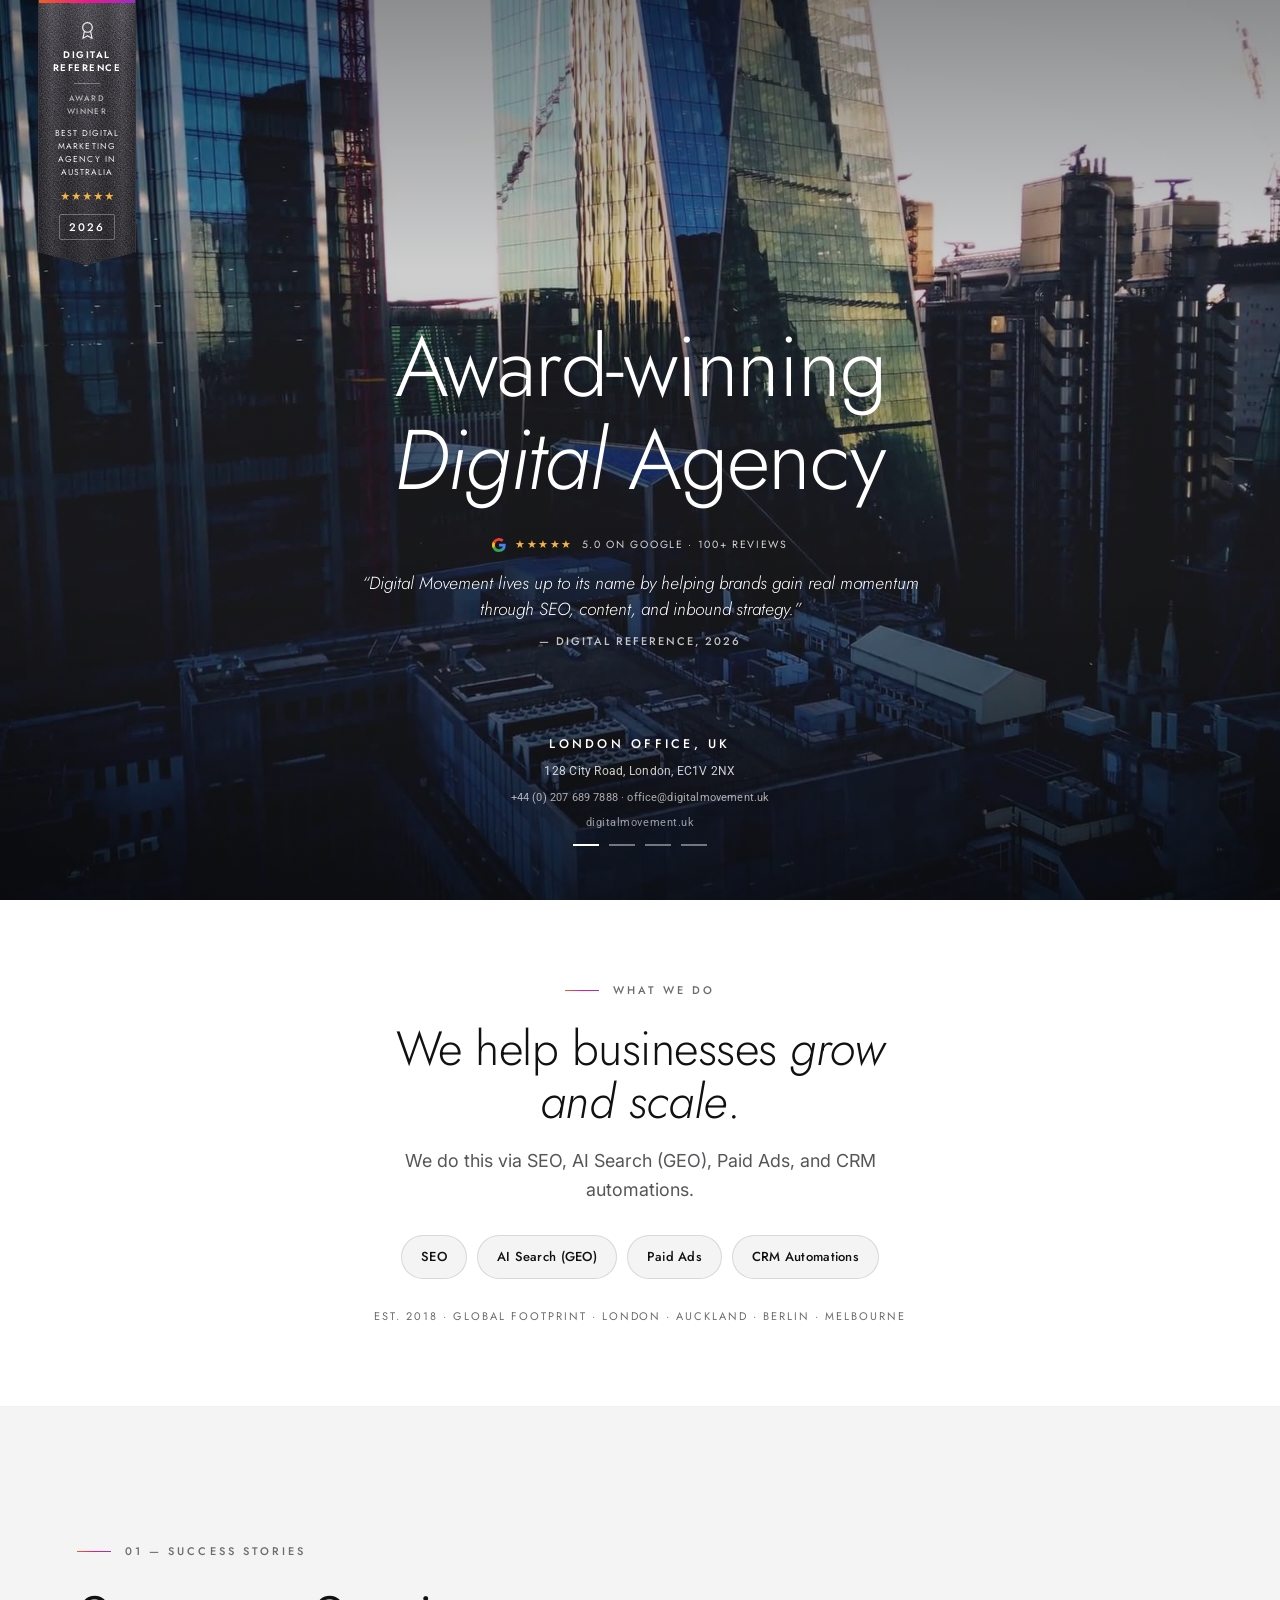
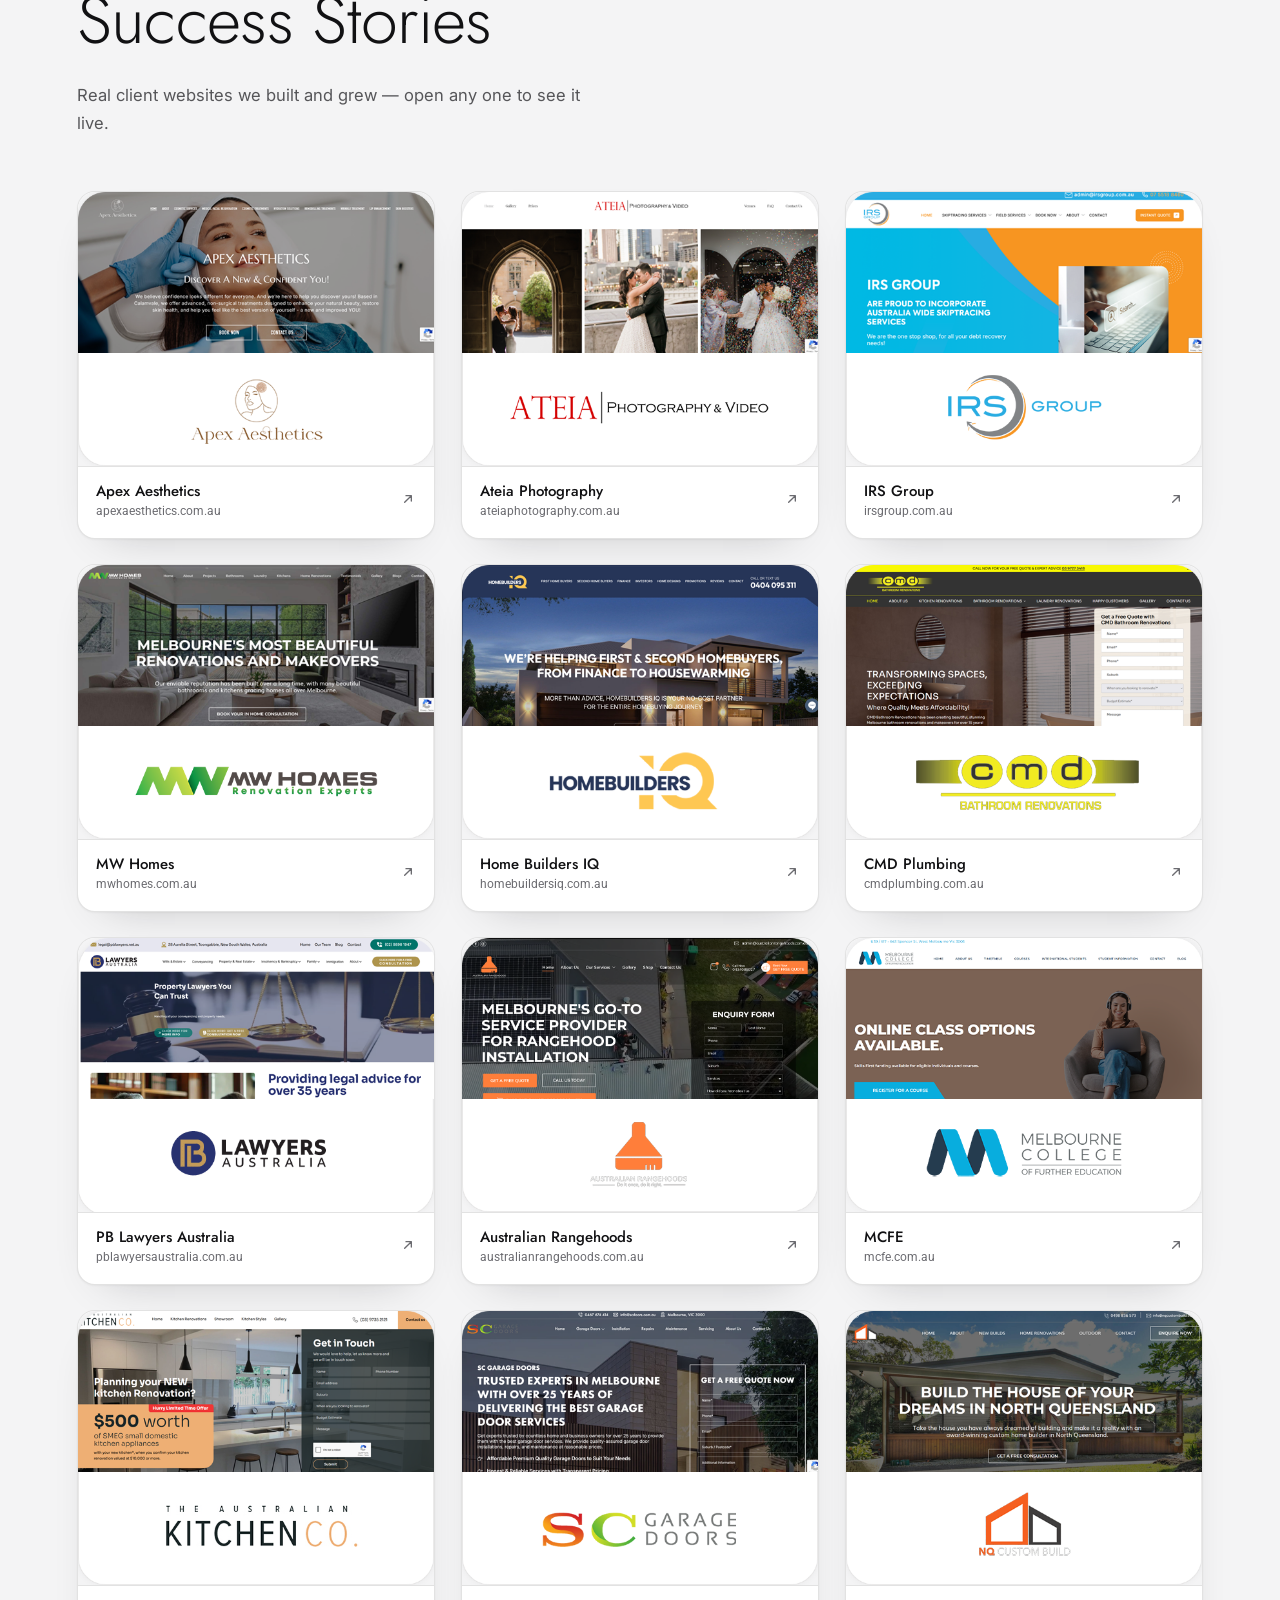
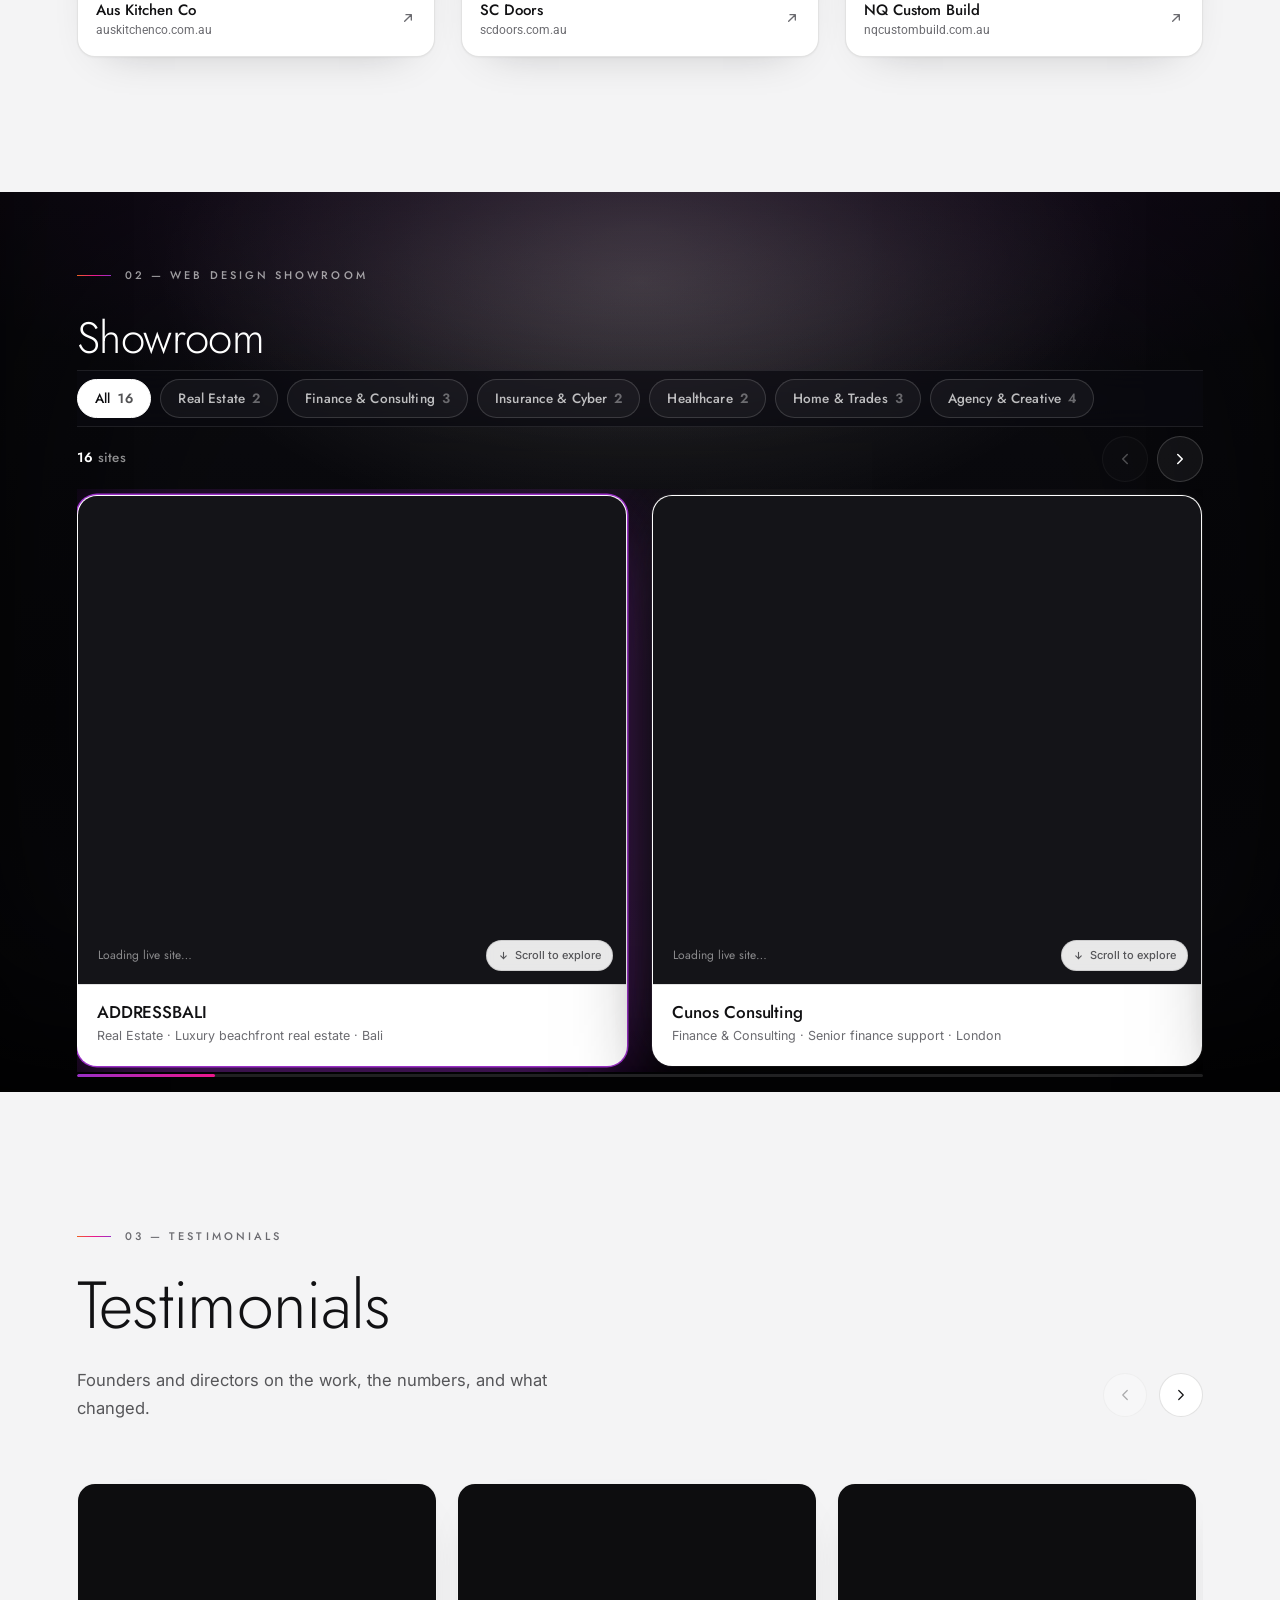
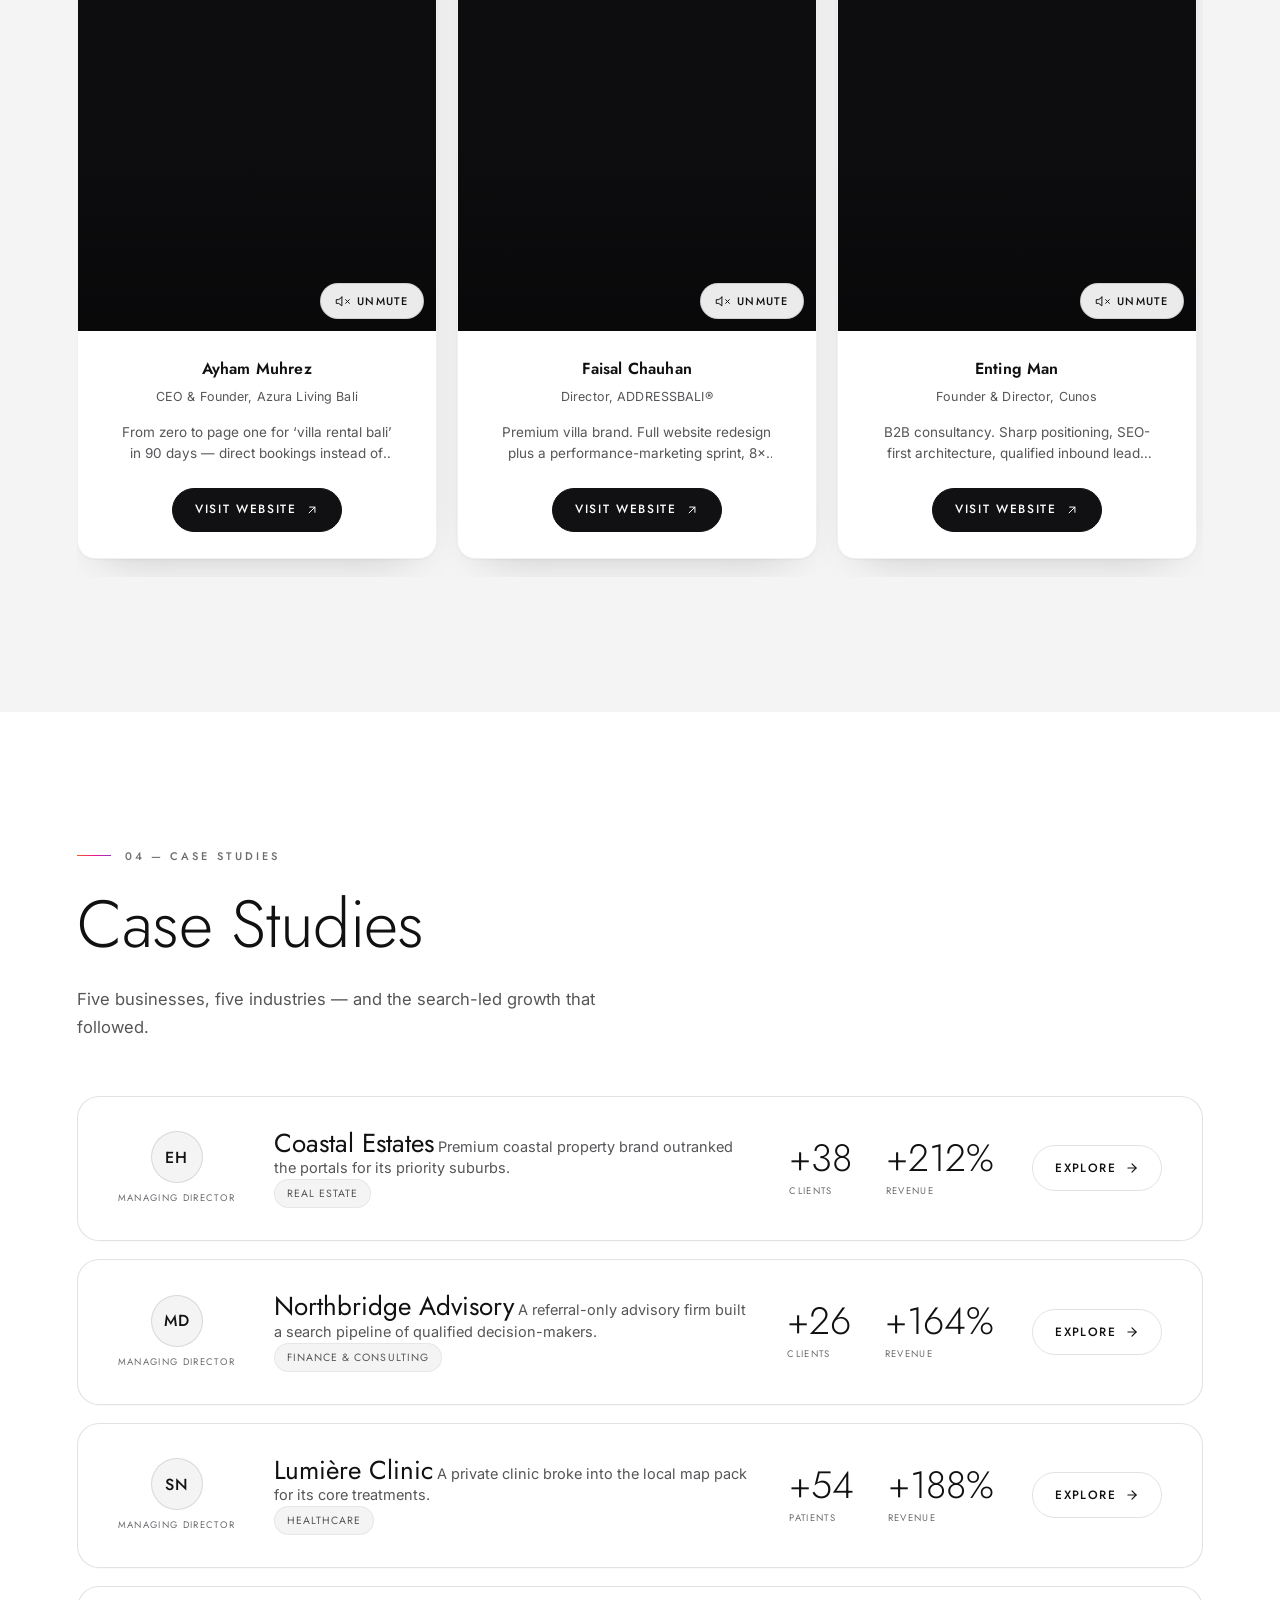
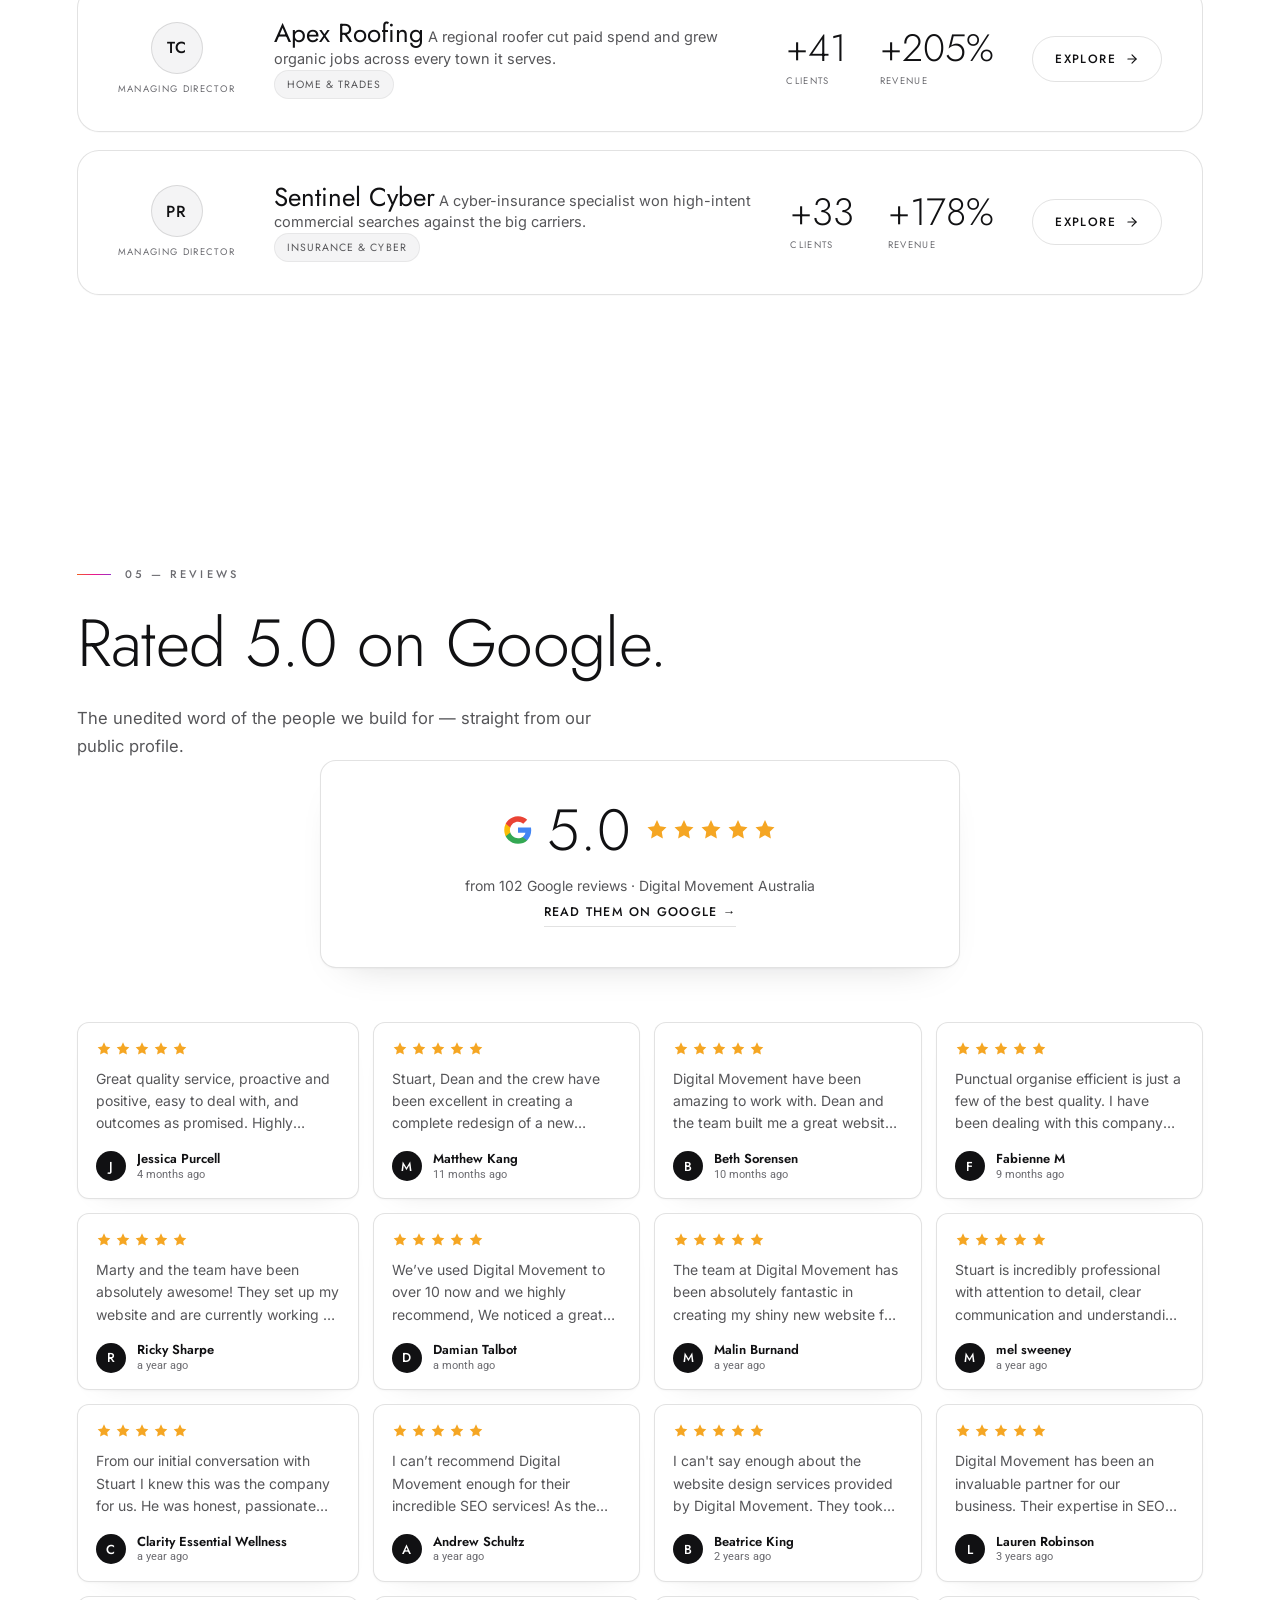
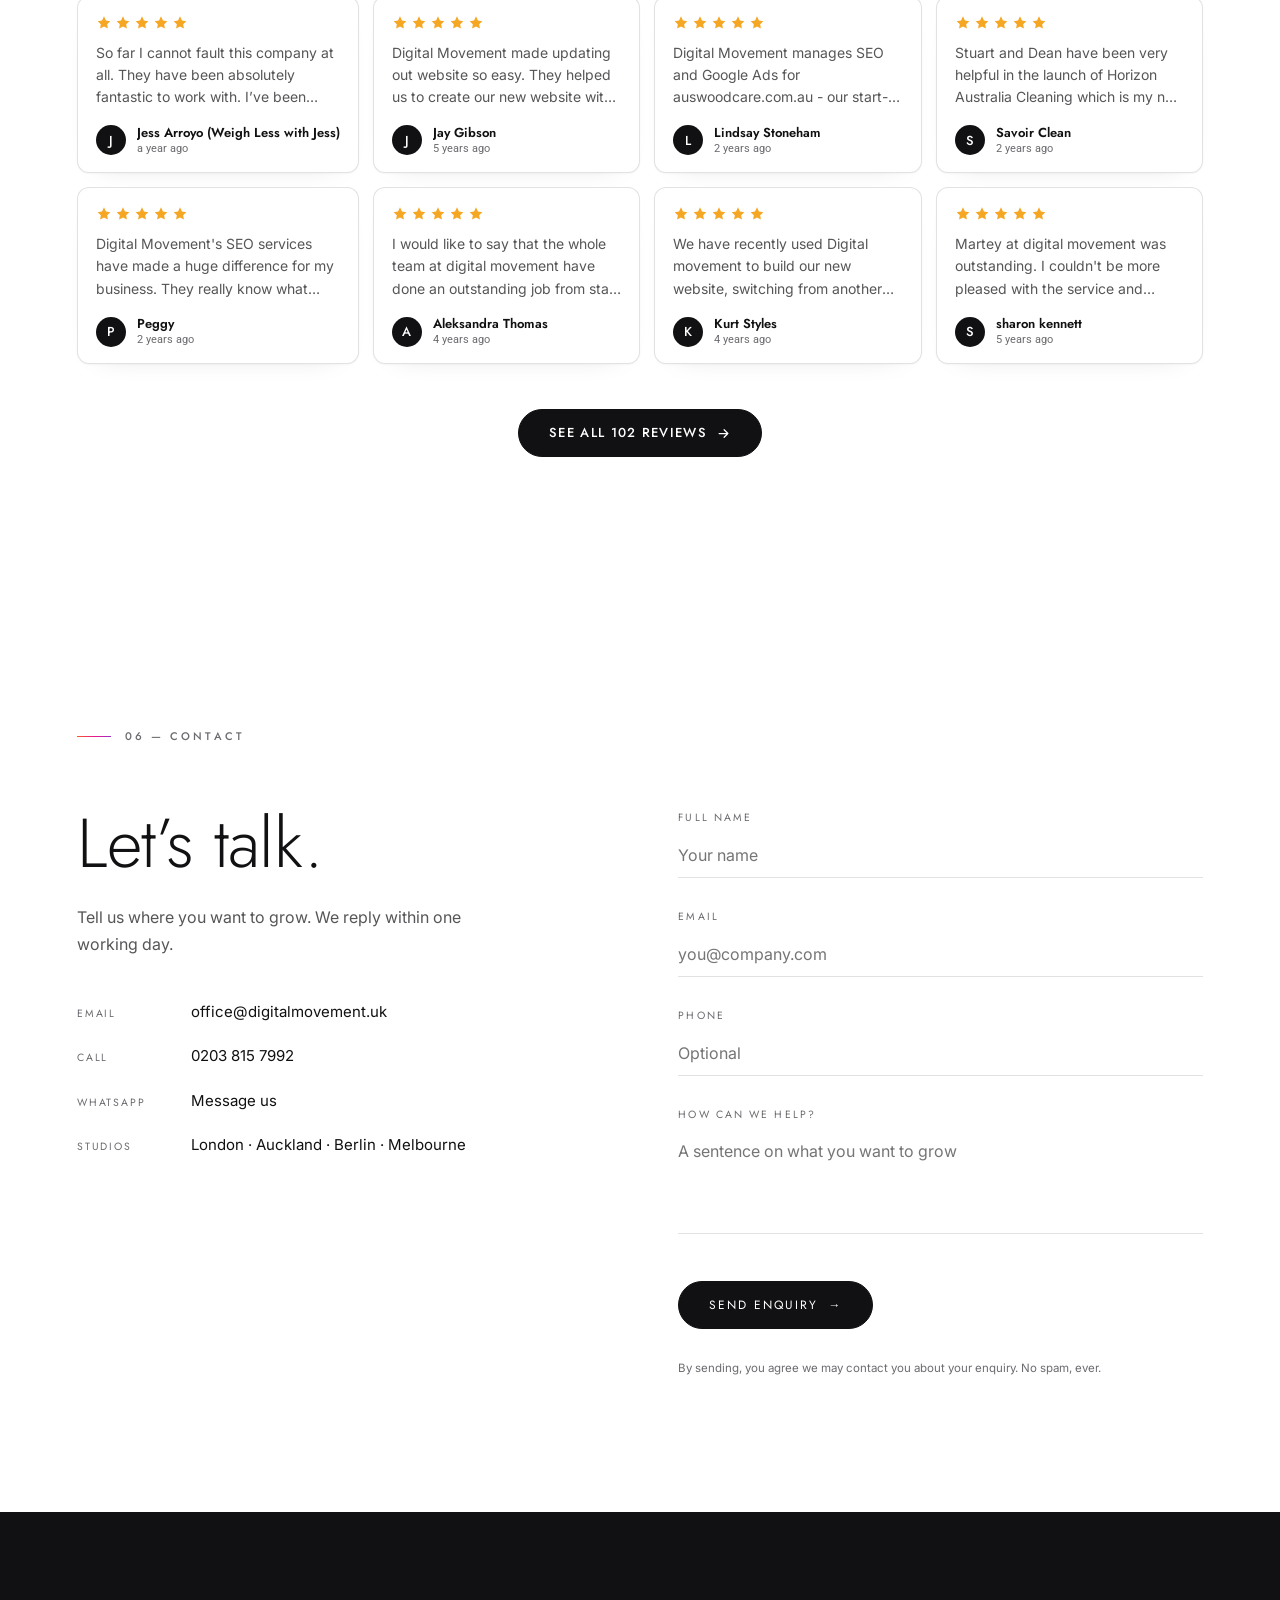
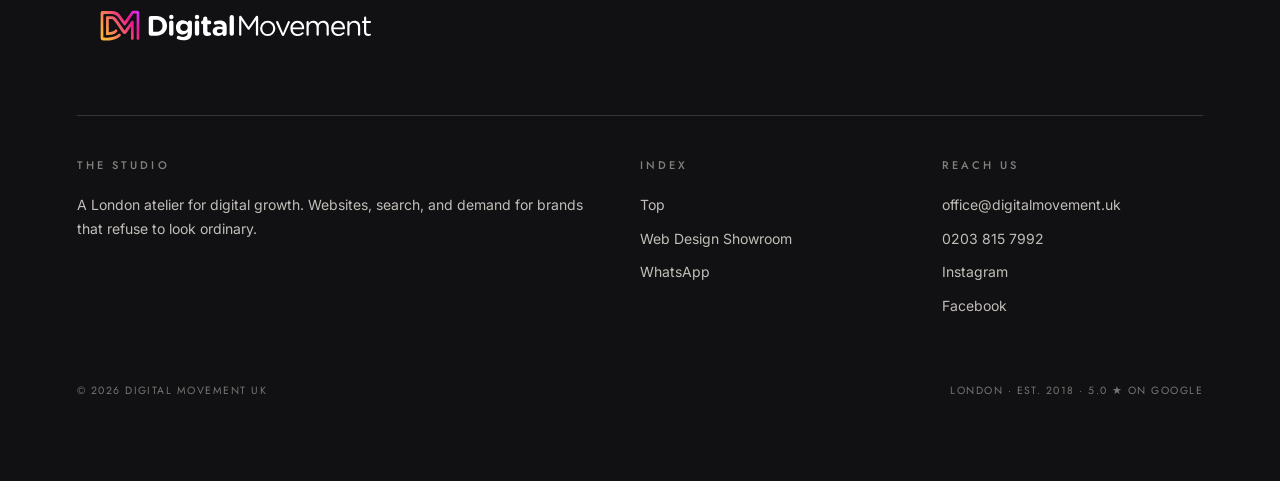
==== commit ab766fd5: "Lead-share polish: align title + OG/Twitter copy to the new page Co-Authored-By: Claude Opus 4.8 (1M" ====
--- a/index.html
+++ b/index.html
@@ -6,7 +6,7 @@
 <script>/* always open at the very top so the cinematic intro plays from a clean hero — never a browser-restored scroll position (which also wrongly revealed the nav) */
 if('scrollRestoration' in history){ history.scrollRestoration='manual'; }
 window.scrollTo(0,0);</script>
-<title>Showroom — Digital Movement</title>
+<title>Digital Movement — Award-winning Digital Agency</title>
 <meta name="description" content="A live showroom of client websites we've built — each preview is the real, working site. 5.0 on Google · Best Digital Marketing Agency in Australia 2026." />
 <link rel="icon" type="image/svg+xml" href="assets/brand/logo-color-positive.svg" />
 <link rel="icon" type="image/png" sizes="512x512" href="assets/icon-512.png" />
@@ -14,19 +14,19 @@
 <meta name="theme-color" content="#0b0b10" />
 <meta property="og:site_name" content="Digital Movement" />
 <meta property="og:type" content="website" />
-<meta property="og:title" content="Showroom — Digital Movement" />
-<meta property="og:description" content="Live client websites we've built — each preview is the real, working site. 5.0 on Google · Best Digital Marketing Agency in Australia 2026." />
+<meta property="og:title" content="Digital Movement — Award-winning Digital Agency" />
+<meta property="og:description" content="Success stories, live client websites, video testimonials and 5.0-star Google reviews — see the results. Best Digital Marketing Agency in Australia 2026." />
 <meta property="og:image" content="https://success.digitalmovement.uk/assets/og.jpg" />
 <meta property="og:image:secure_url" content="https://success.digitalmovement.uk/assets/og.jpg" />
 <meta property="og:image:type" content="image/jpeg" />
 <meta property="og:image:width" content="1200" />
 <meta property="og:image:height" content="630" />
-<meta property="og:image:alt" content="Digital Movement — Showroom of live client websites" />
+<meta property="og:image:alt" content="Digital Movement — award-winning digital agency" />
 <meta property="og:url" content="https://success.digitalmovement.uk/" />
 <link rel="canonical" href="https://success.digitalmovement.uk/" />
 <meta name="twitter:card" content="summary_large_image" />
-<meta name="twitter:title" content="Showroom — Digital Movement" />
-<meta name="twitter:description" content="Live client websites we've built. 5.0 on Google." />
+<meta name="twitter:title" content="Digital Movement — Award-winning Digital Agency" />
+<meta name="twitter:description" content="Success stories, live websites, video testimonials & 5.0-star Google reviews." />
 <meta name="twitter:image" content="https://success.digitalmovement.uk/assets/og.jpg" />
 
 <link rel="preconnect" href="https://fonts.googleapis.com" />
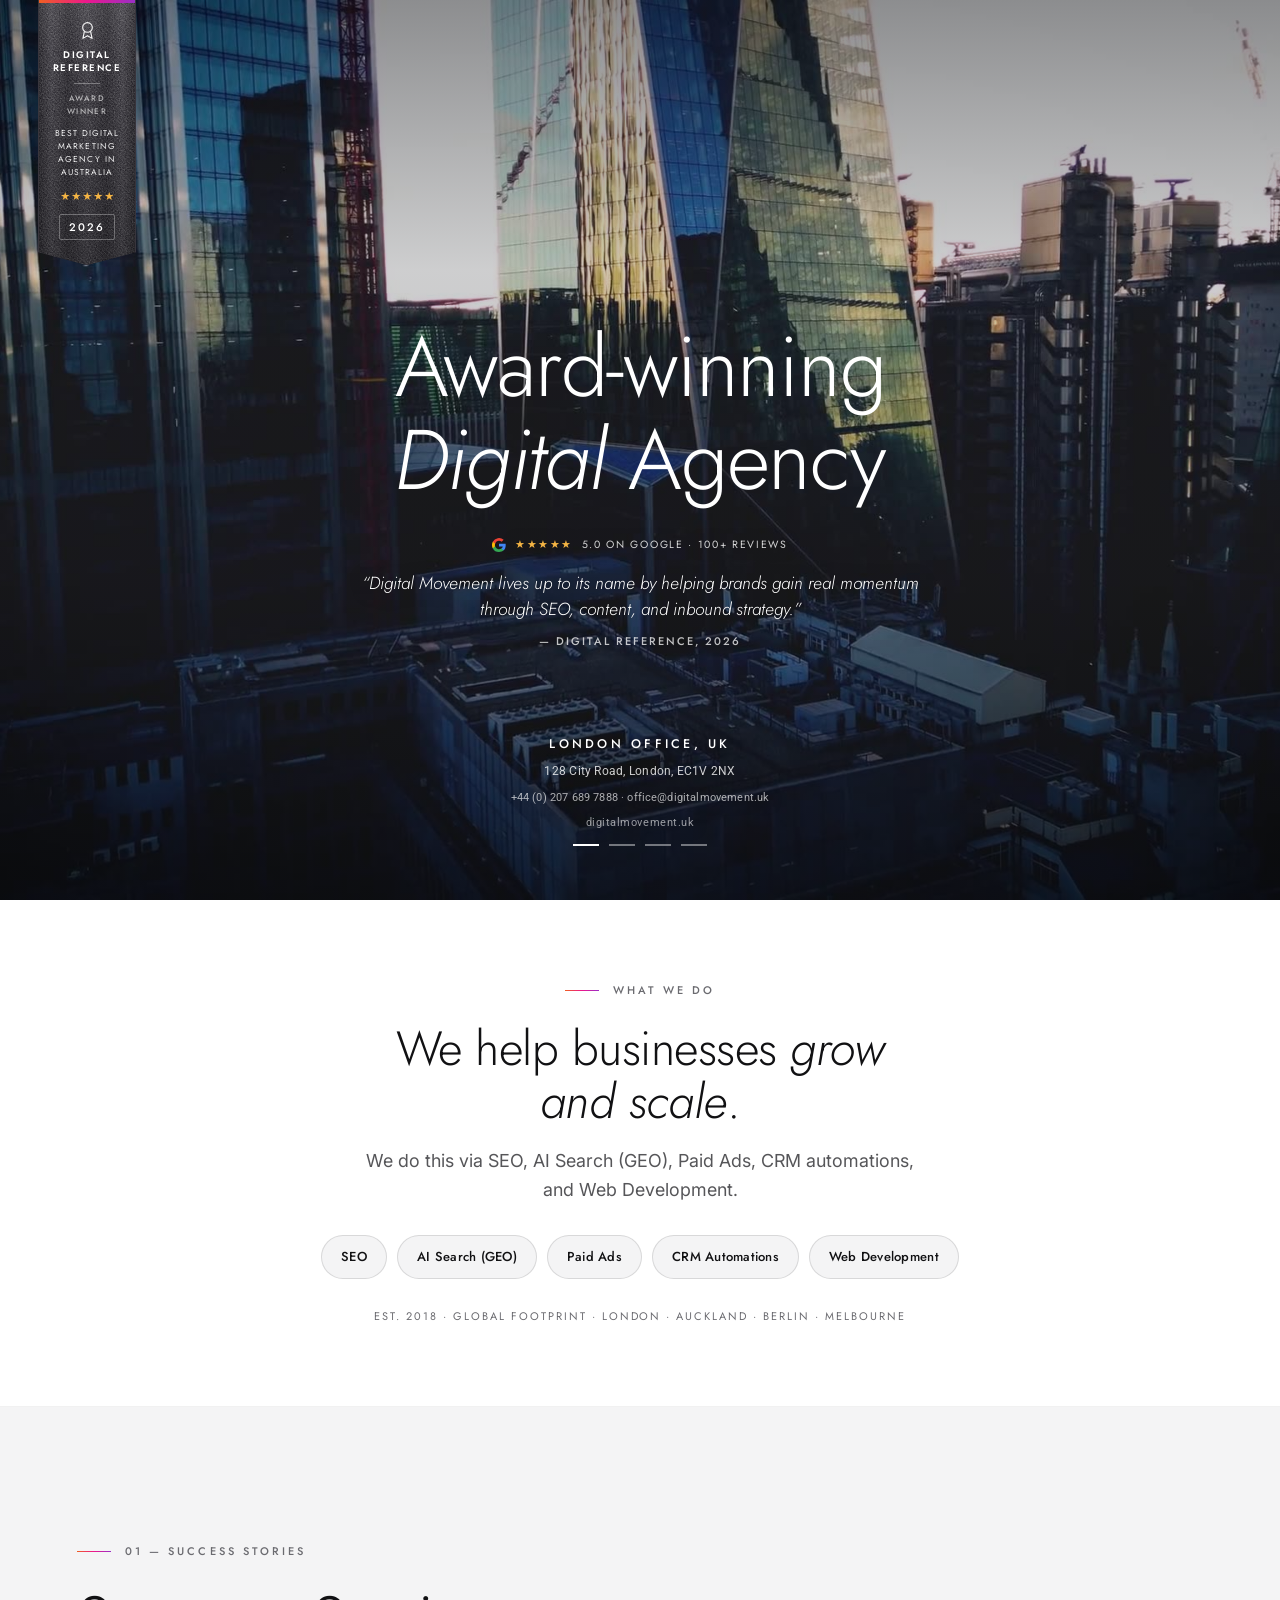
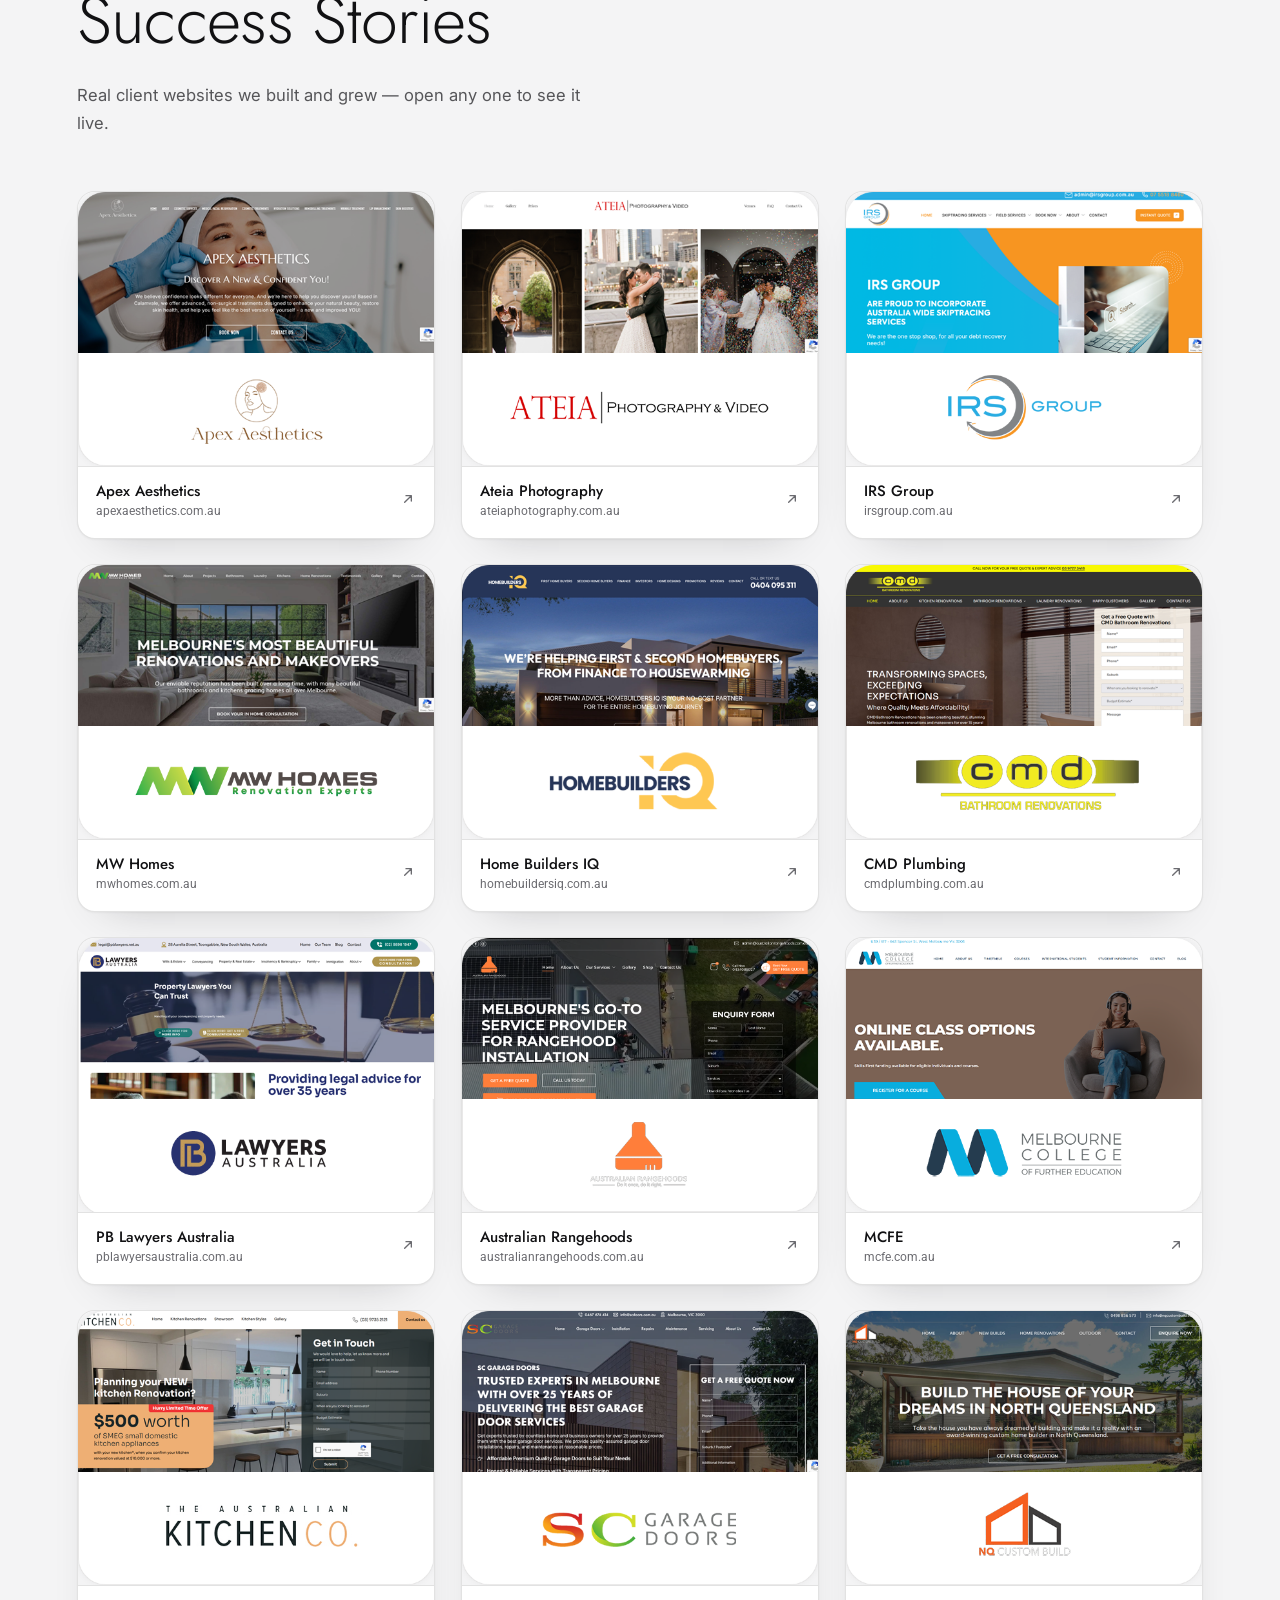
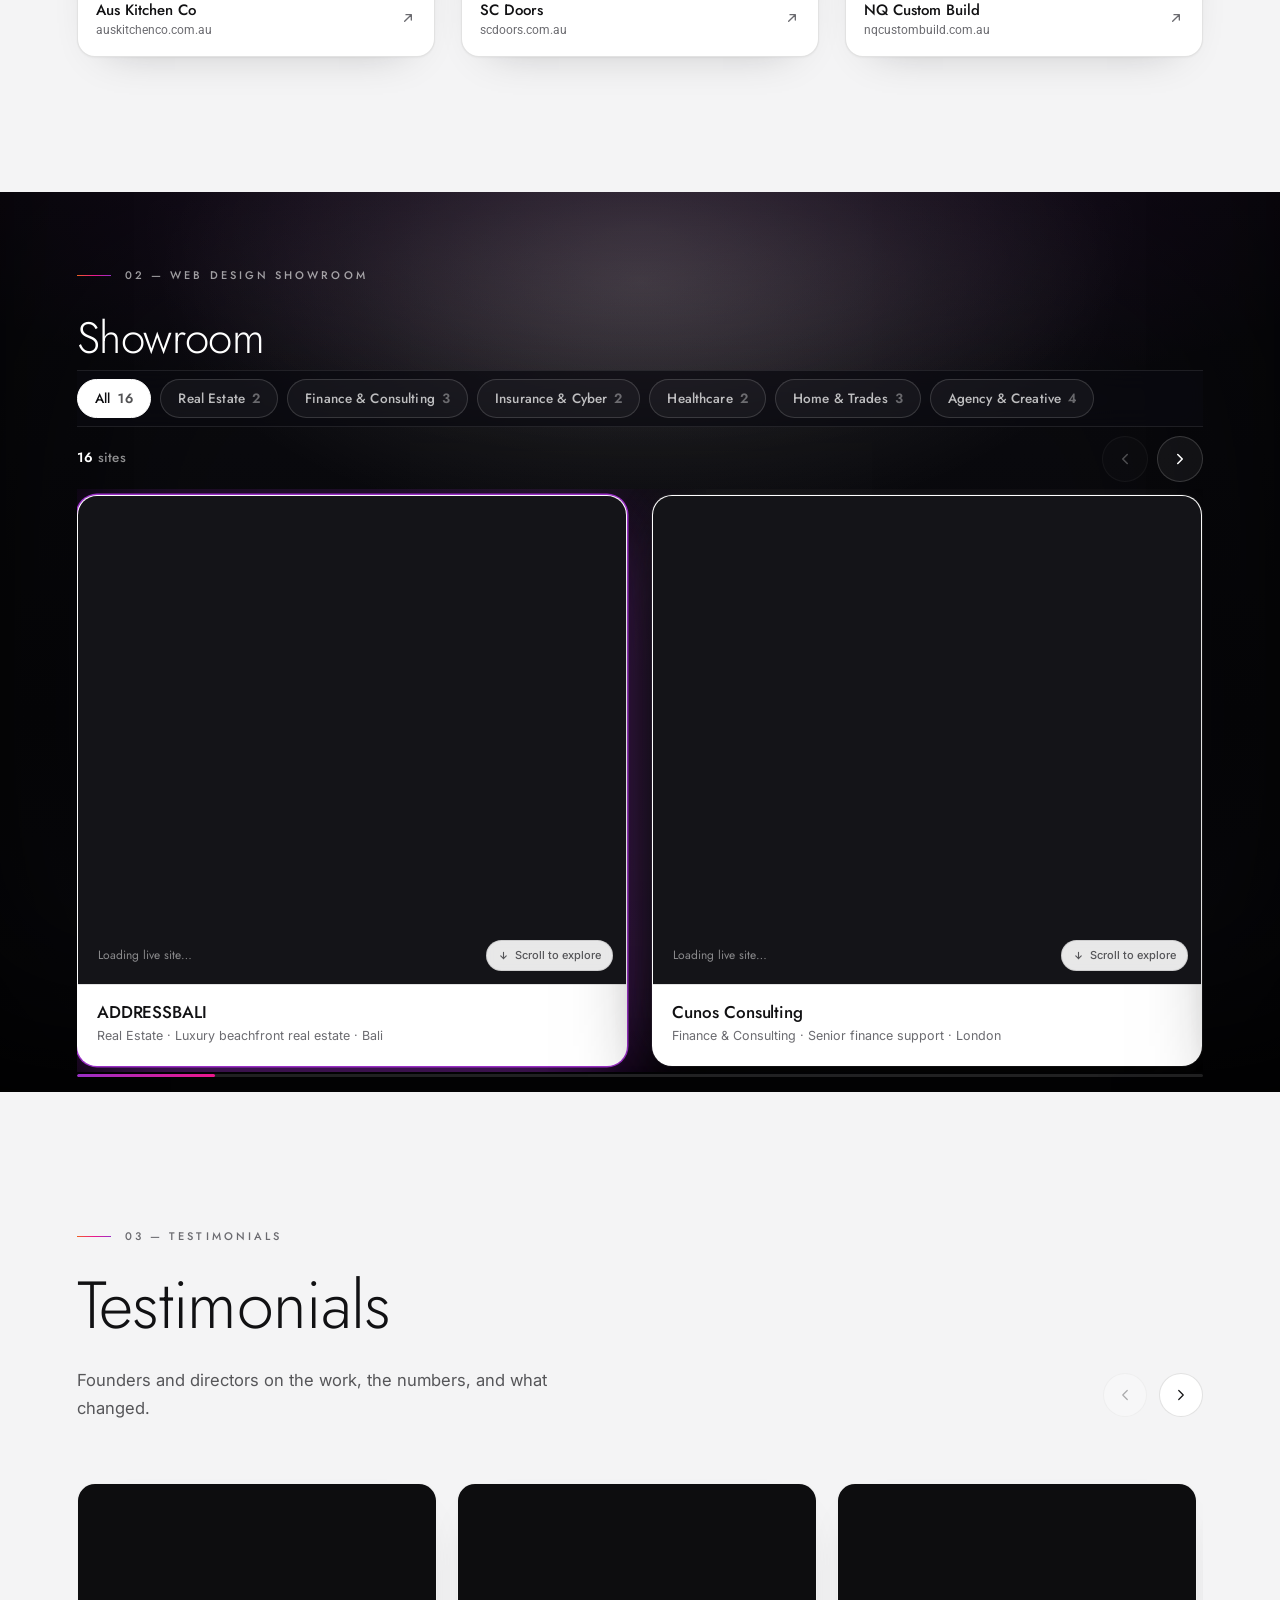
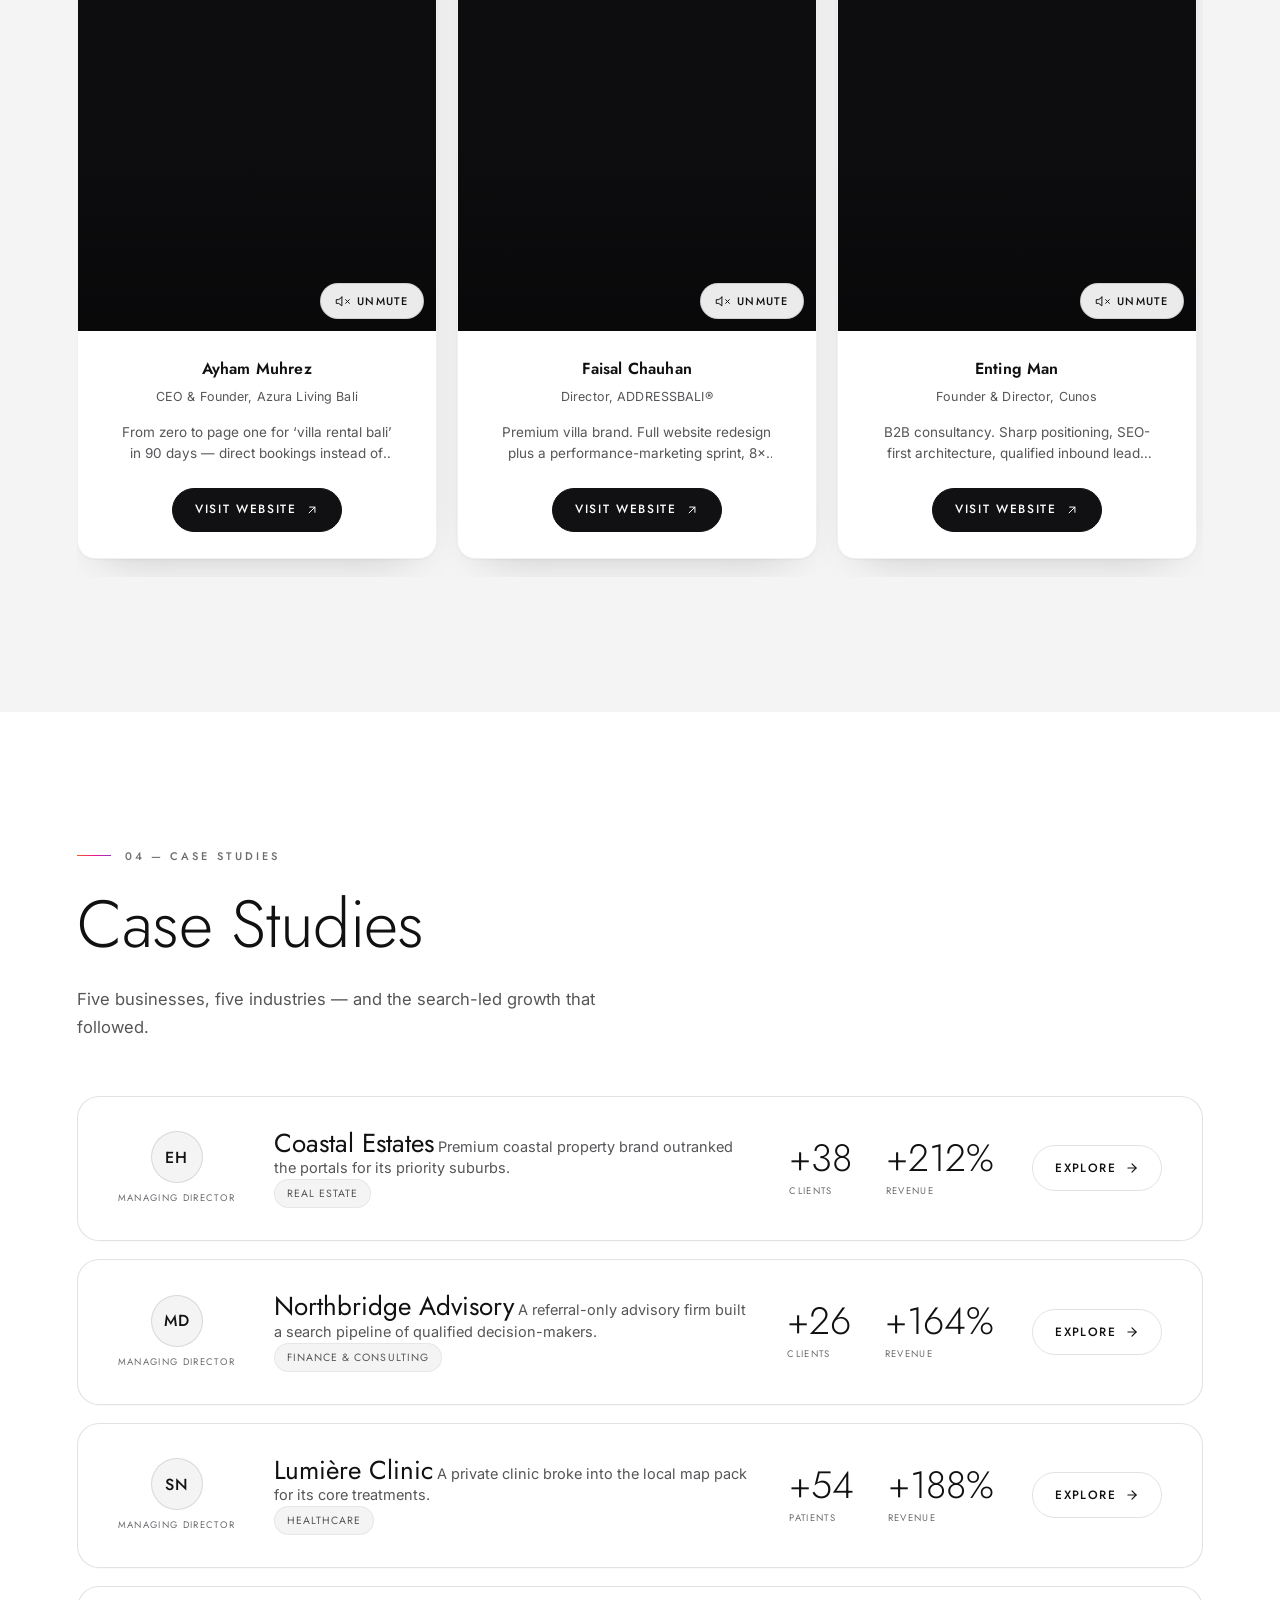
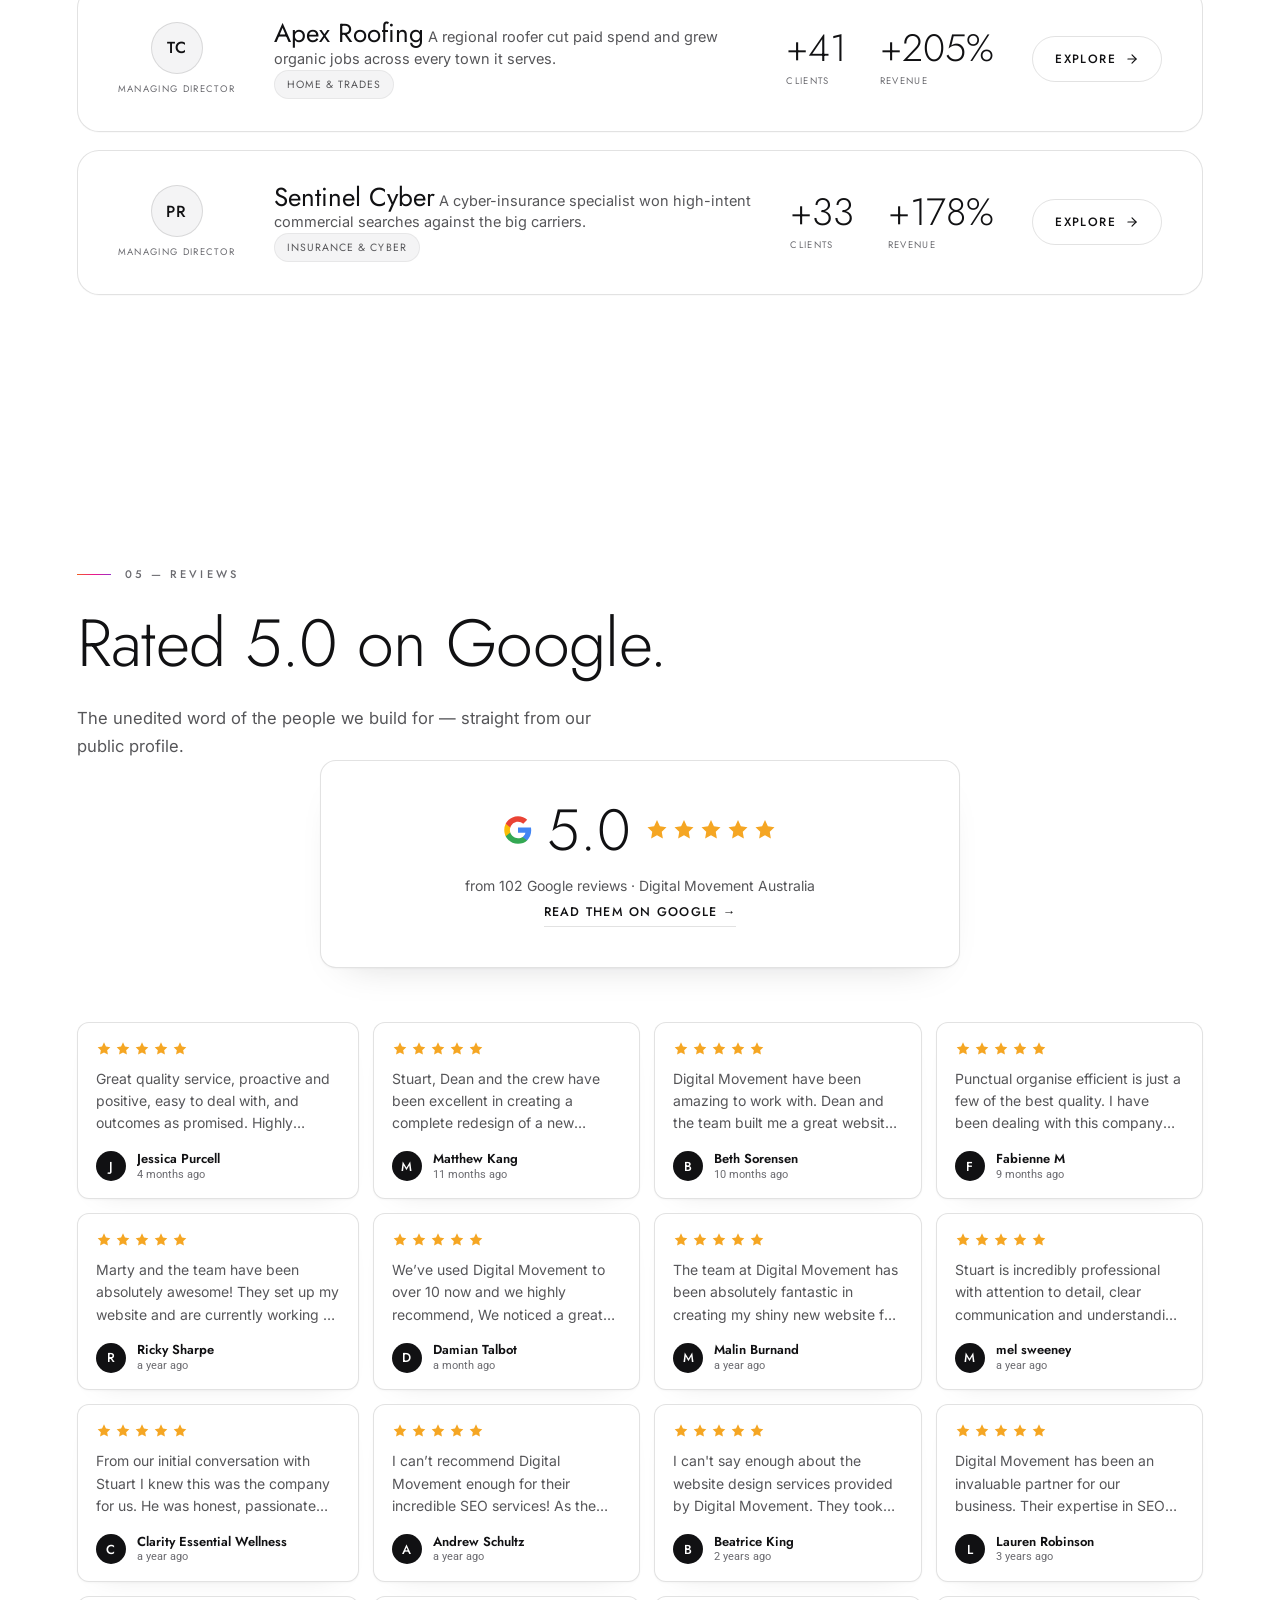
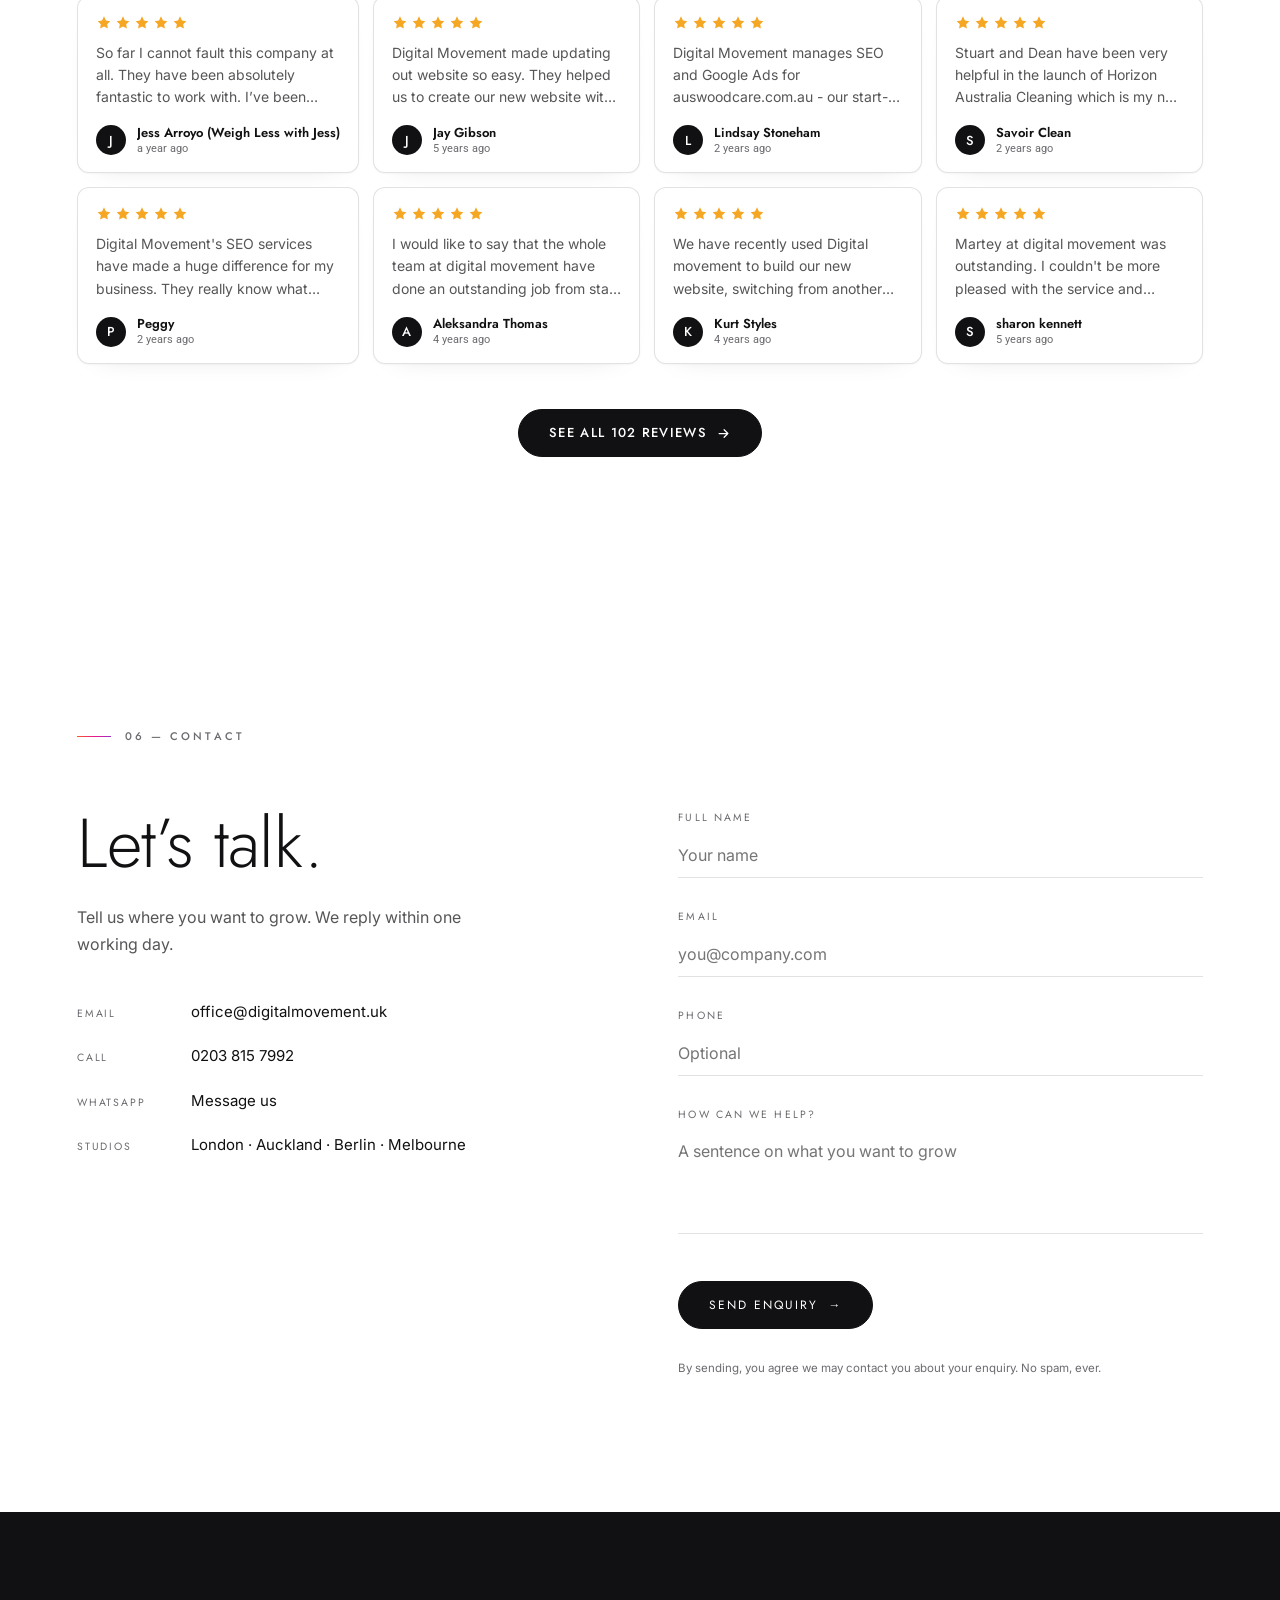
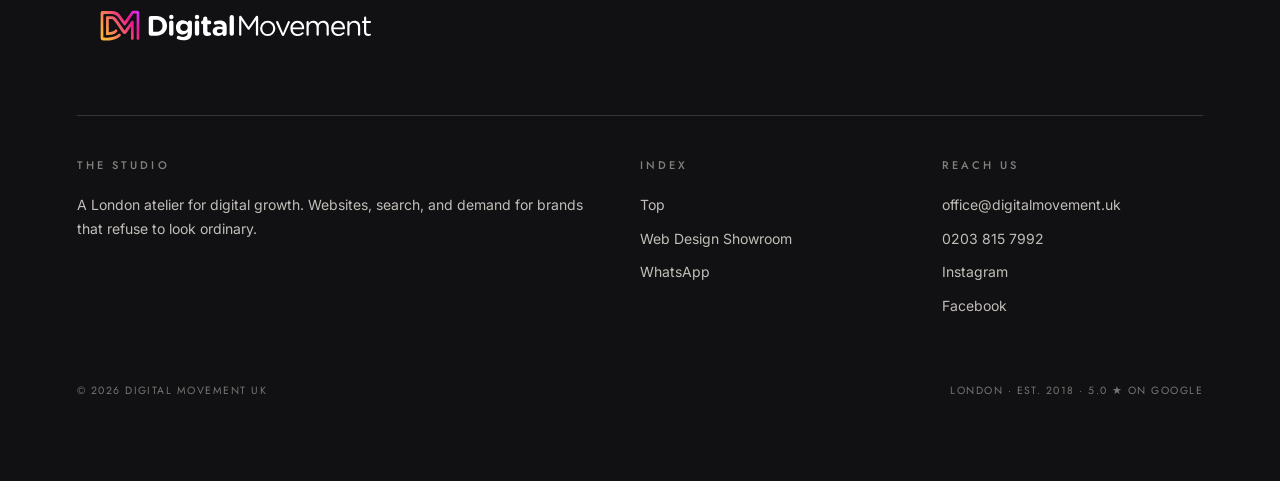
==== commit d0dbfdf3: "What we do: add Web Development to services Co-Authored-By: Claude Opus 4.8 (1M context) <noreply@an" ====
--- a/index.html
+++ b/index.html
@@ -1549,12 +1549,13 @@
   <div class="wrap ww-inner">
     <p class="label"><span class="rule-gold"></span> What we do</p>
     <p class="ww-lead reveal">We help businesses <em>grow and scale</em>.</p>
-    <p class="ww-sub reveal">We do this via SEO, AI Search (GEO), Paid Ads, and CRM automations.</p>
+    <p class="ww-sub reveal">We do this via SEO, AI Search (GEO), Paid Ads, CRM automations, and Web Development.</p>
     <ul class="ww-services reveal">
       <li>SEO</li>
       <li>AI Search (GEO)</li>
       <li>Paid Ads</li>
       <li>CRM Automations</li>
+      <li>Web Development</li>
     </ul>
     <p class="ww-meta reveal">Est. 2018 &middot; Global footprint &middot; London &middot; Auckland &middot; Berlin &middot; Melbourne</p>
   </div>
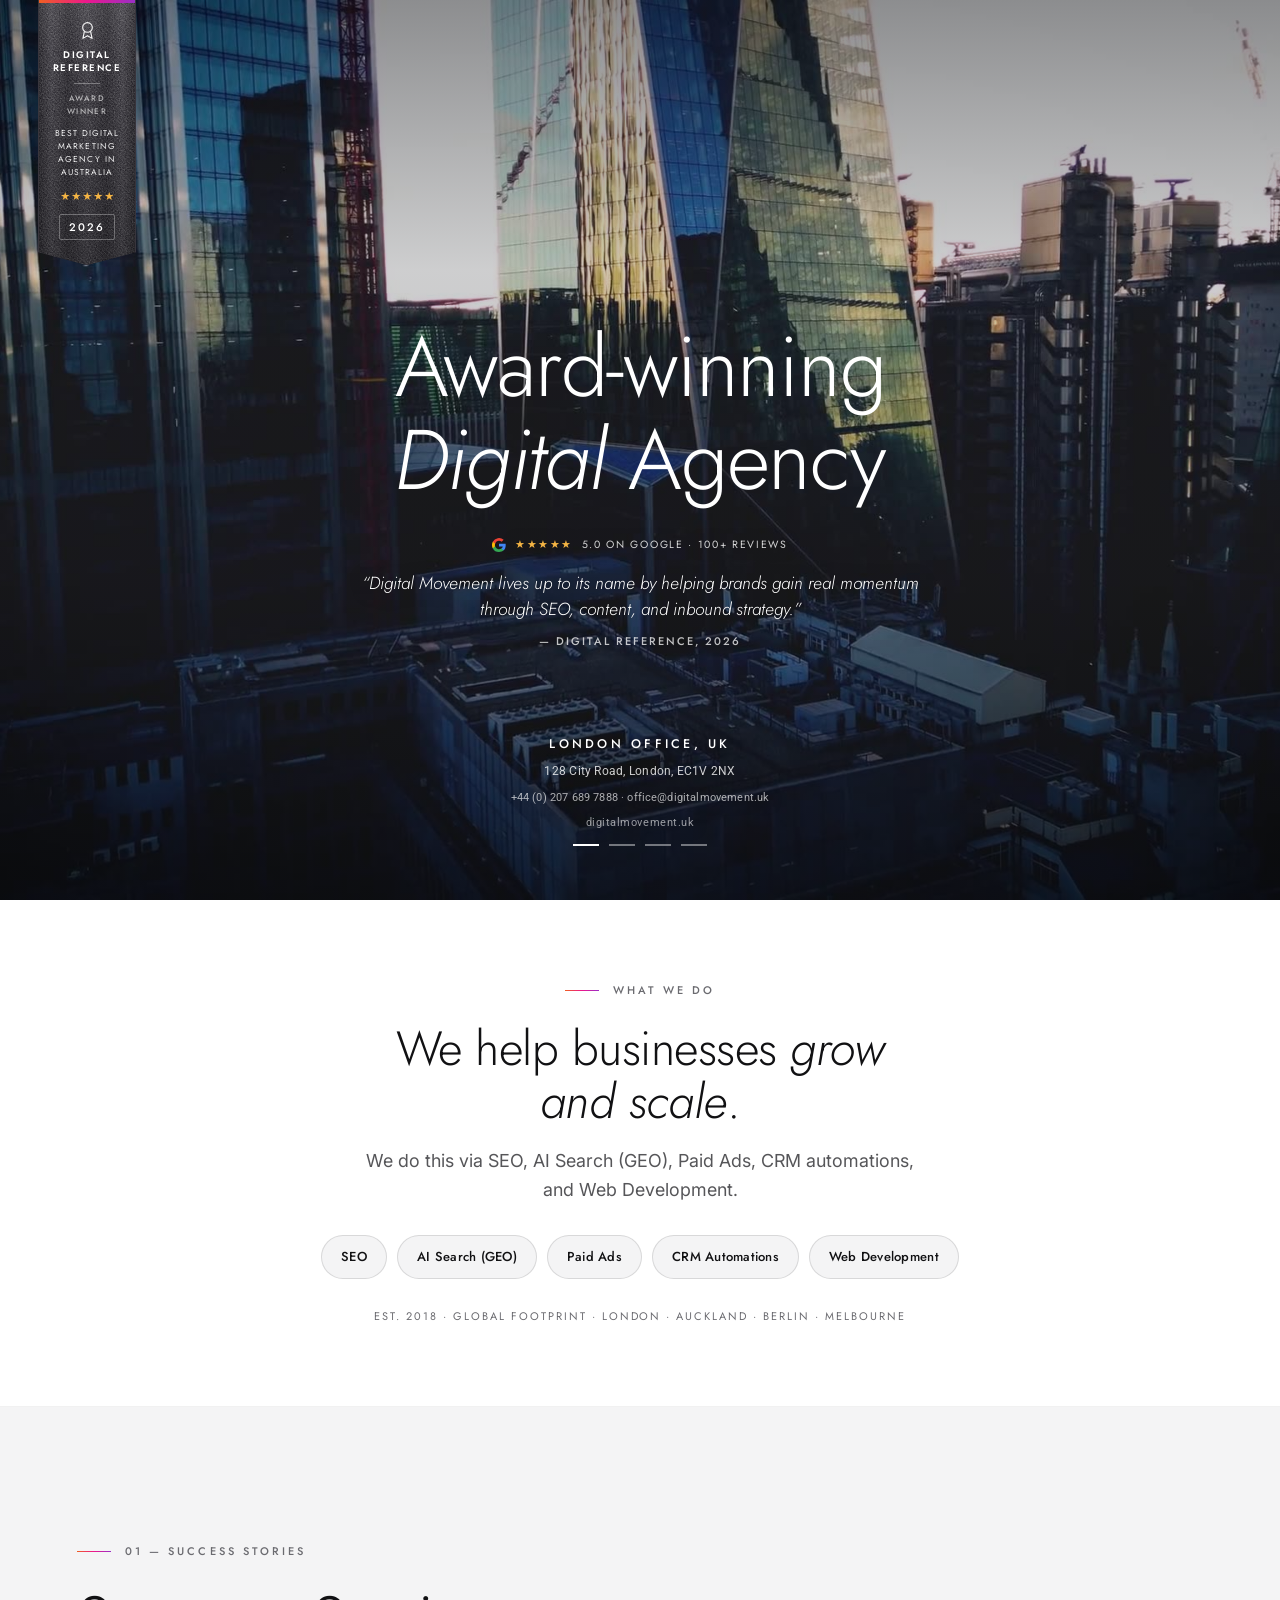
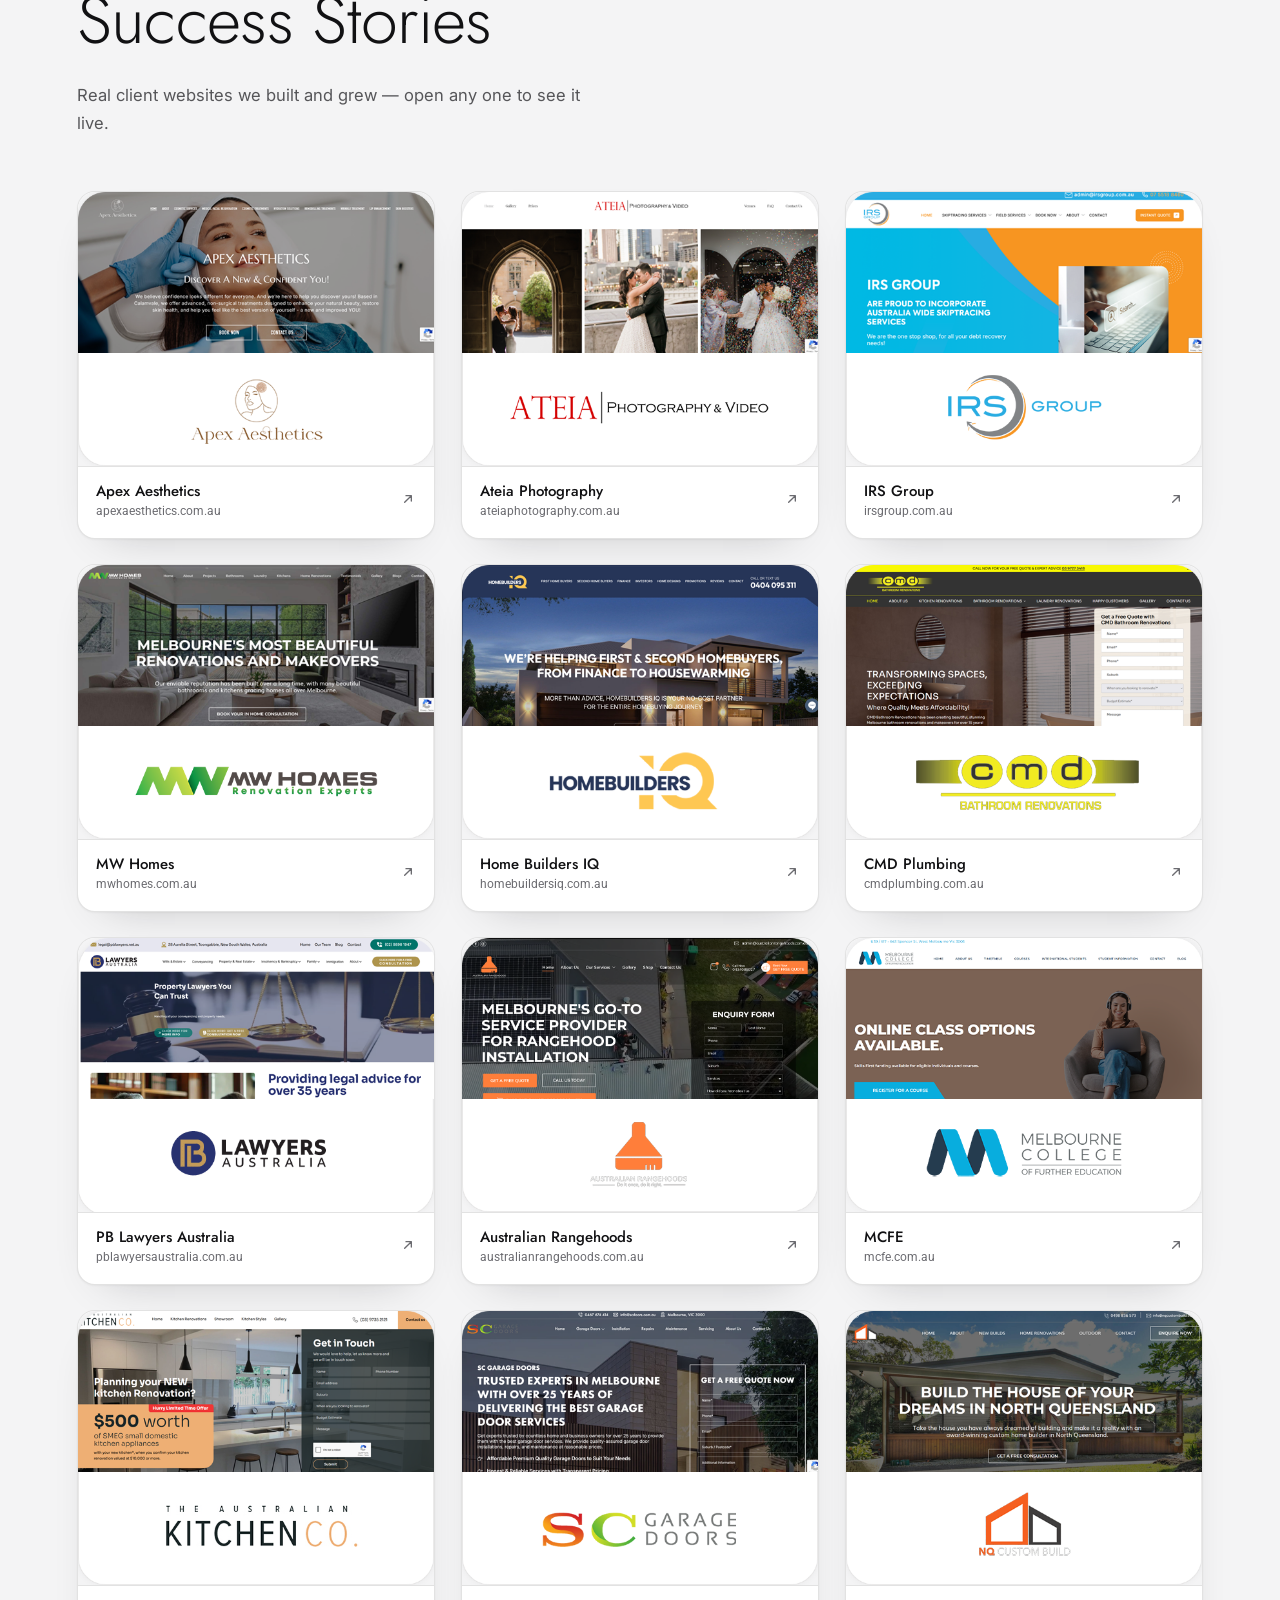
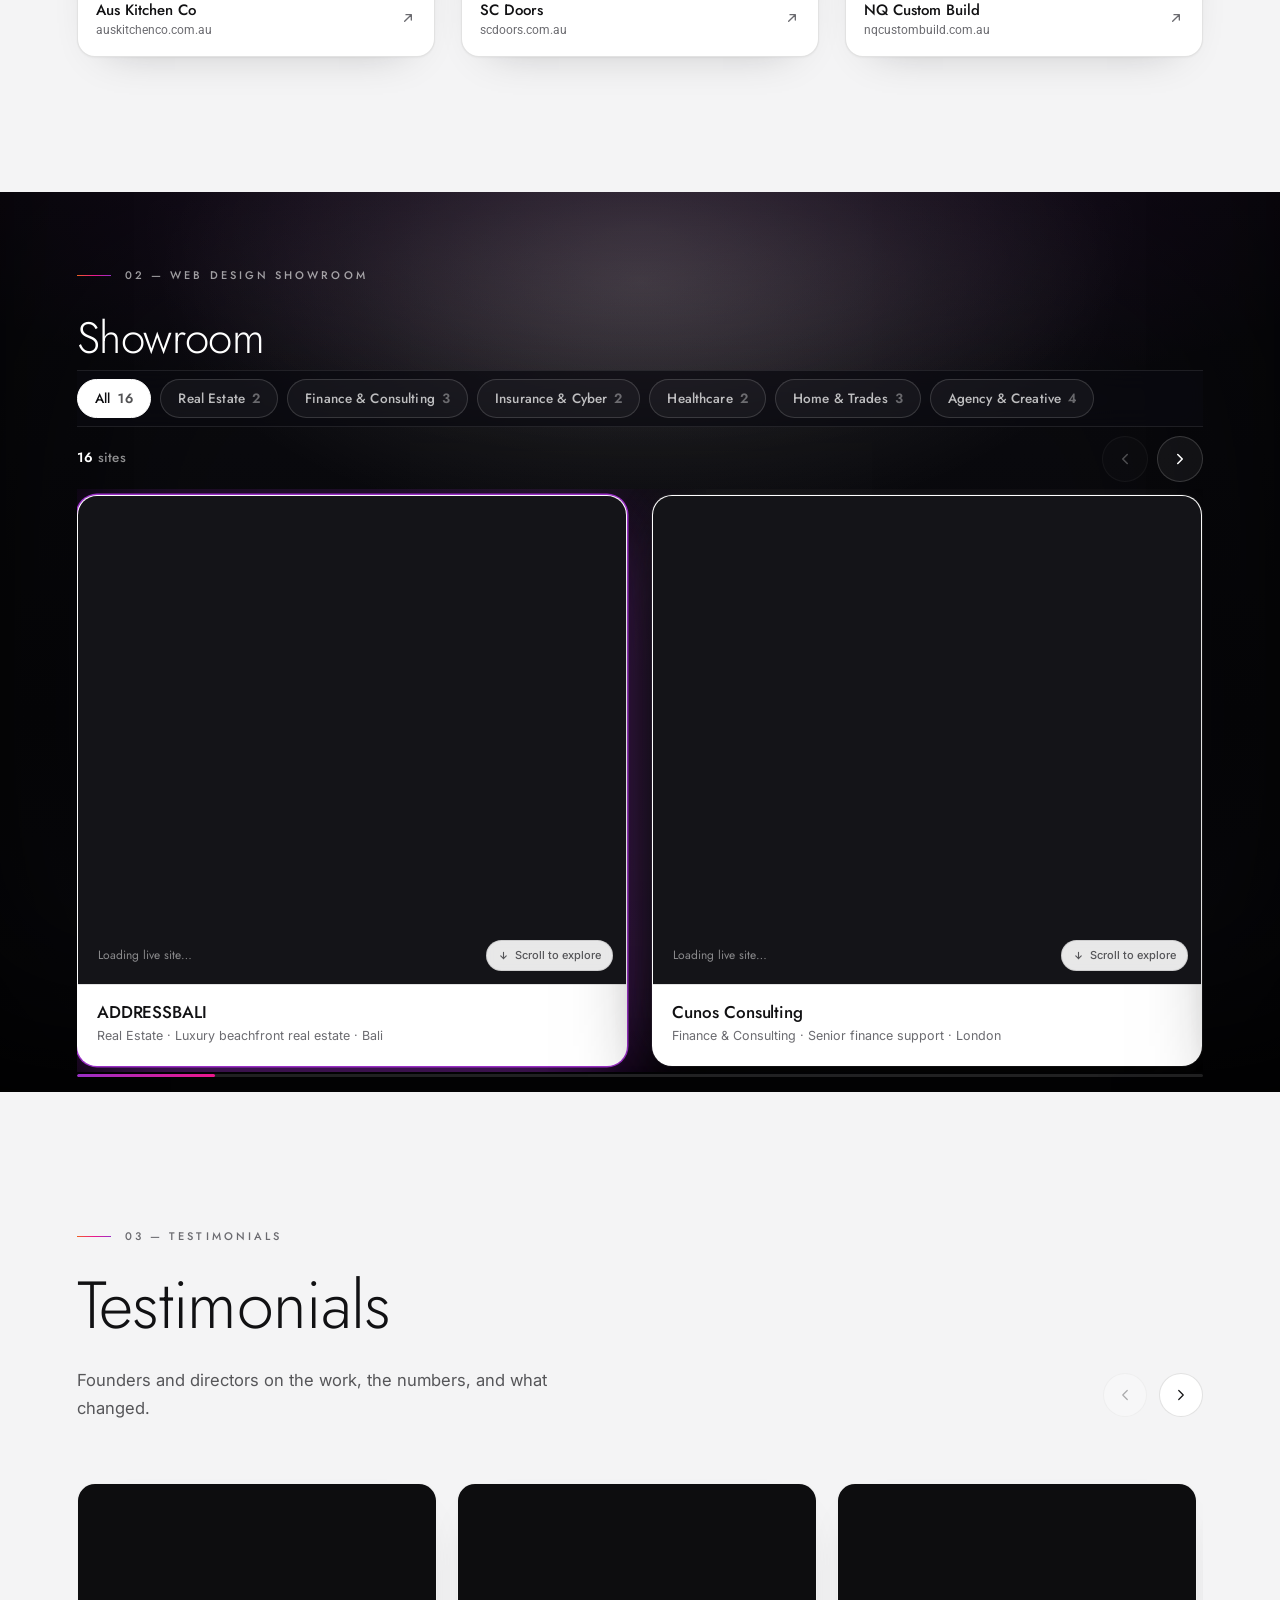
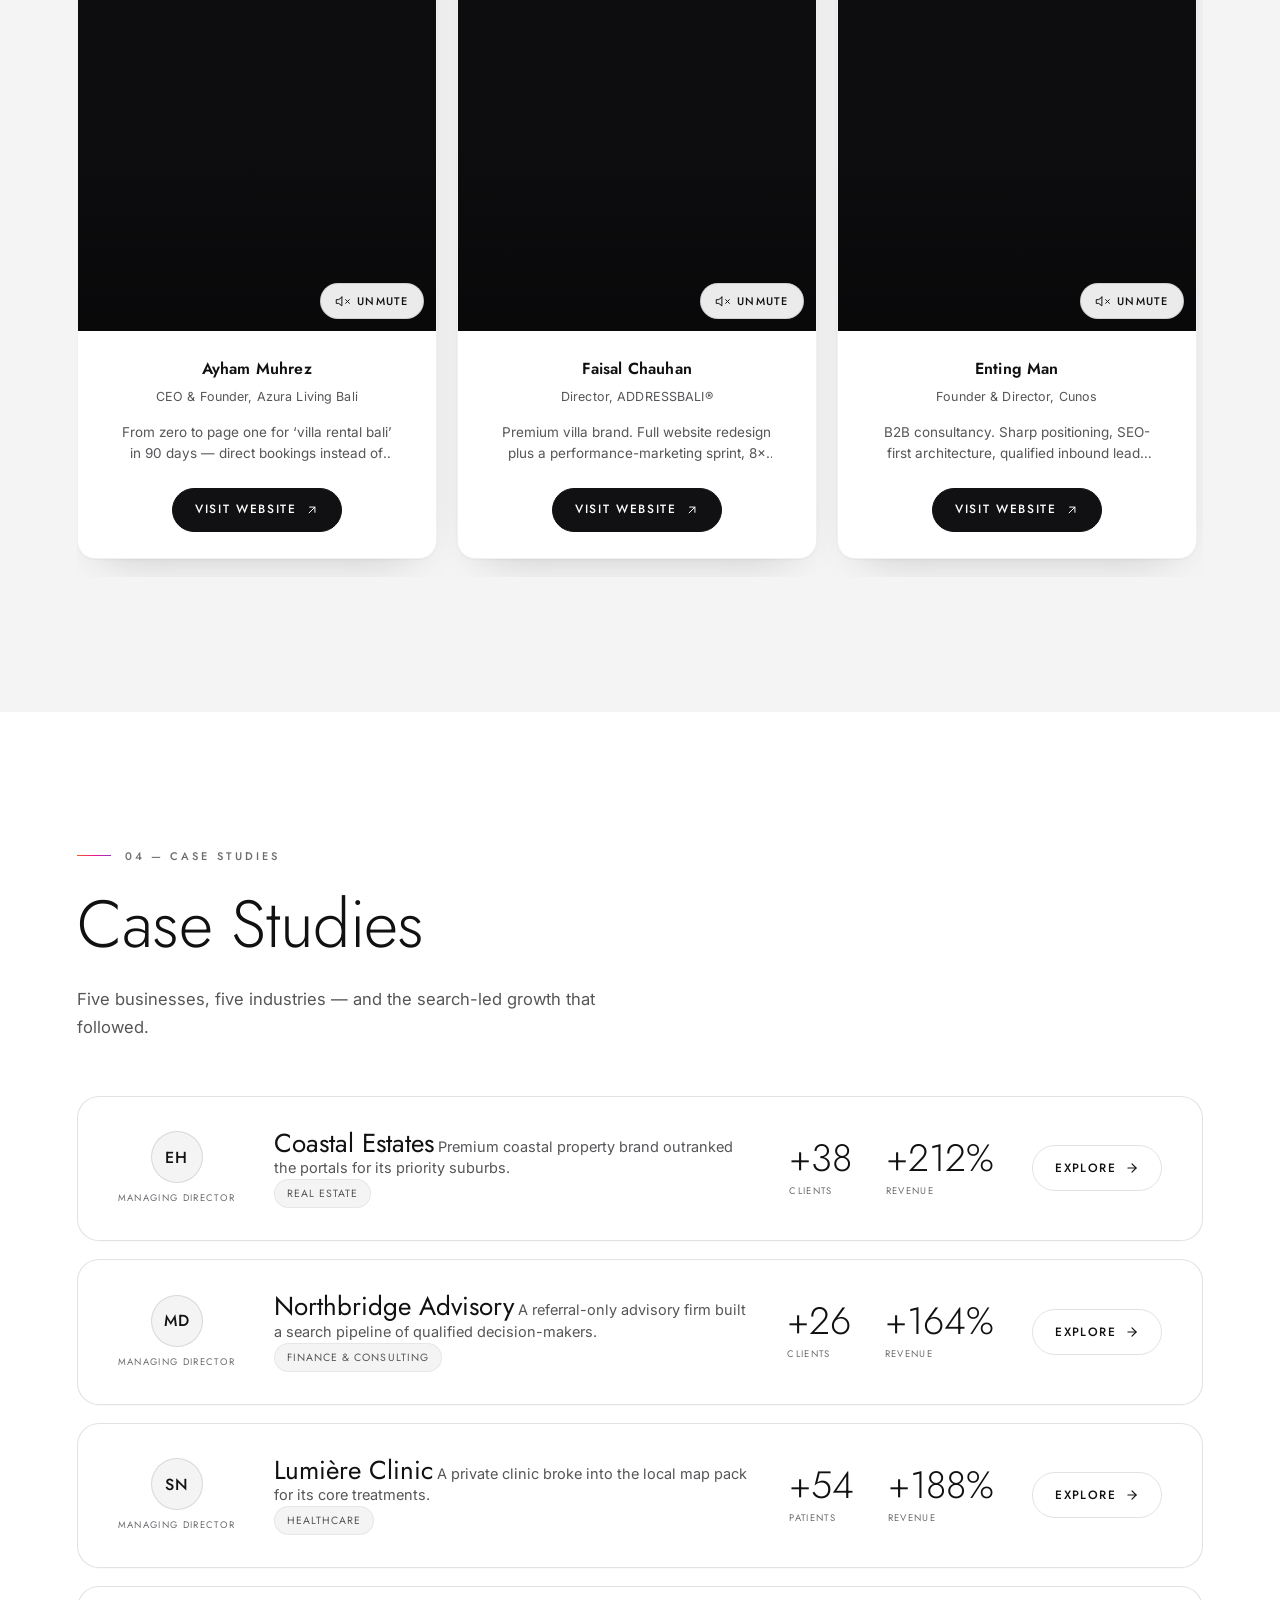
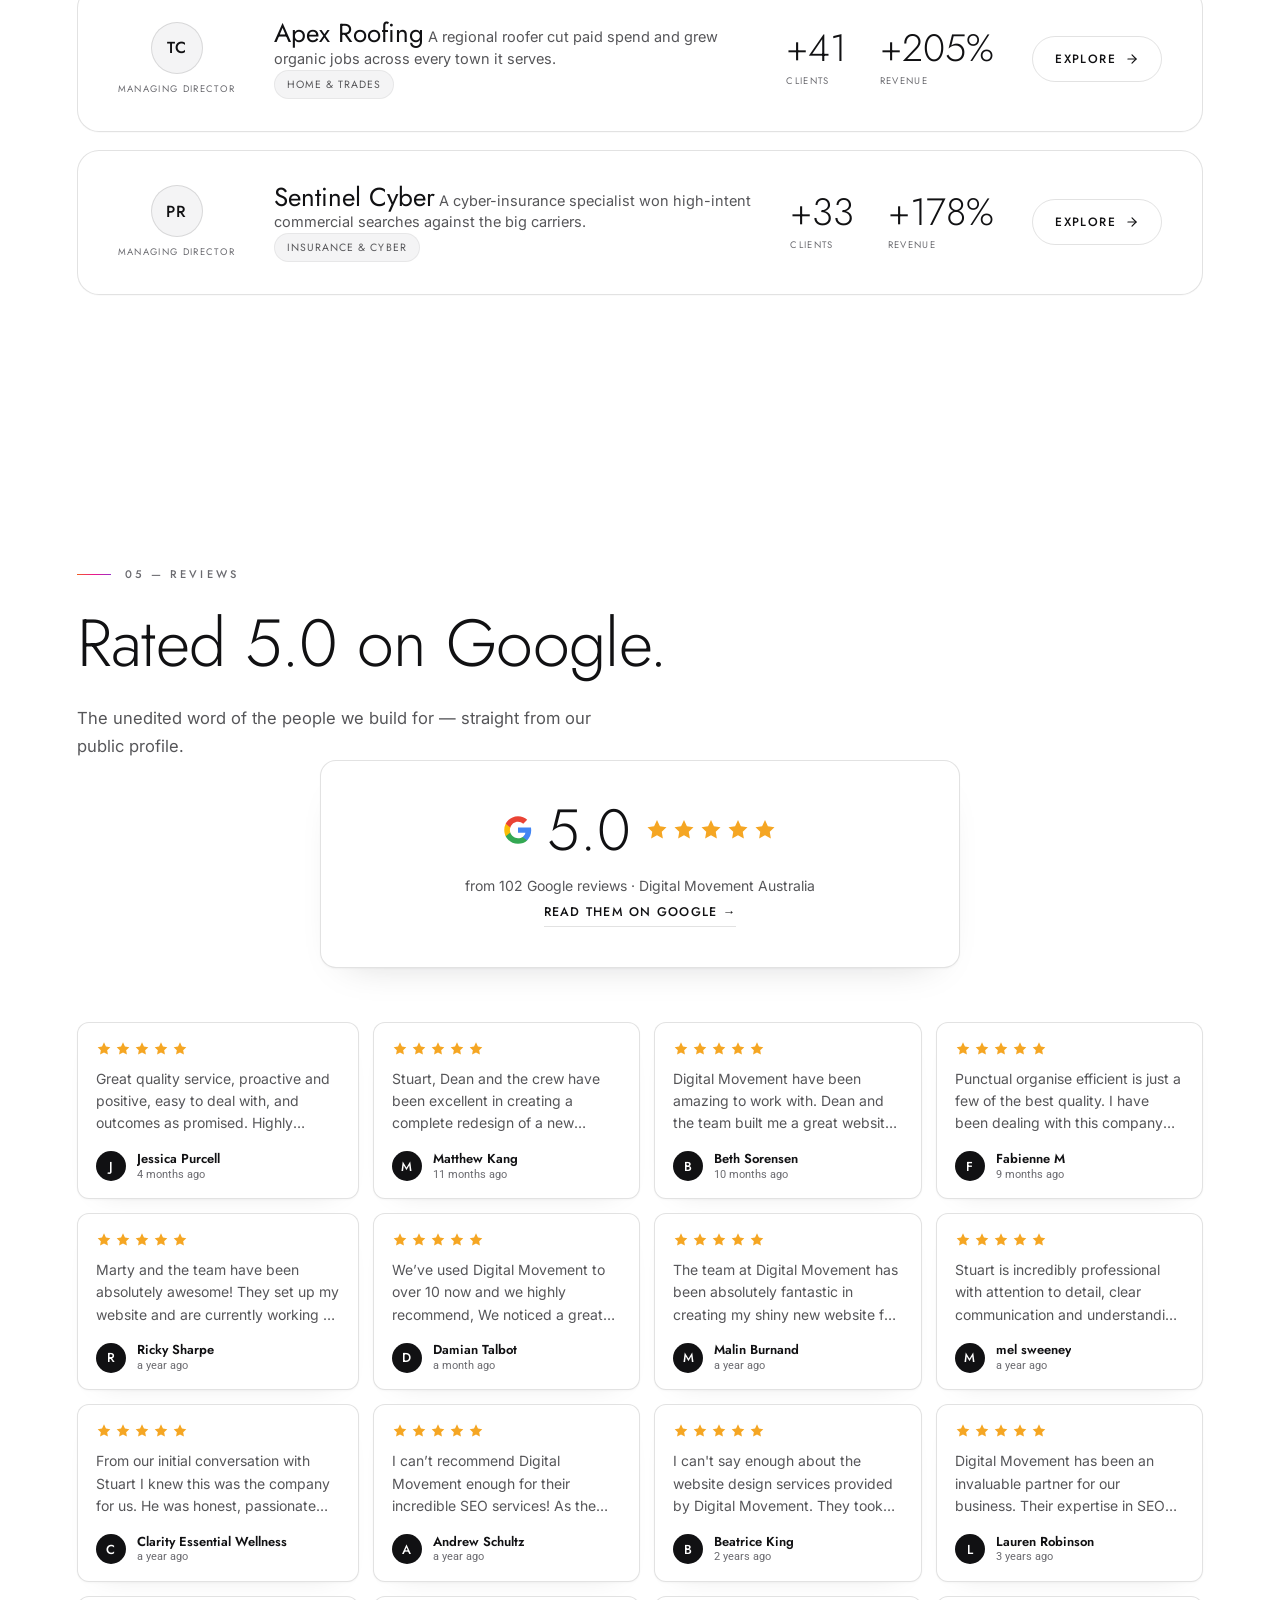
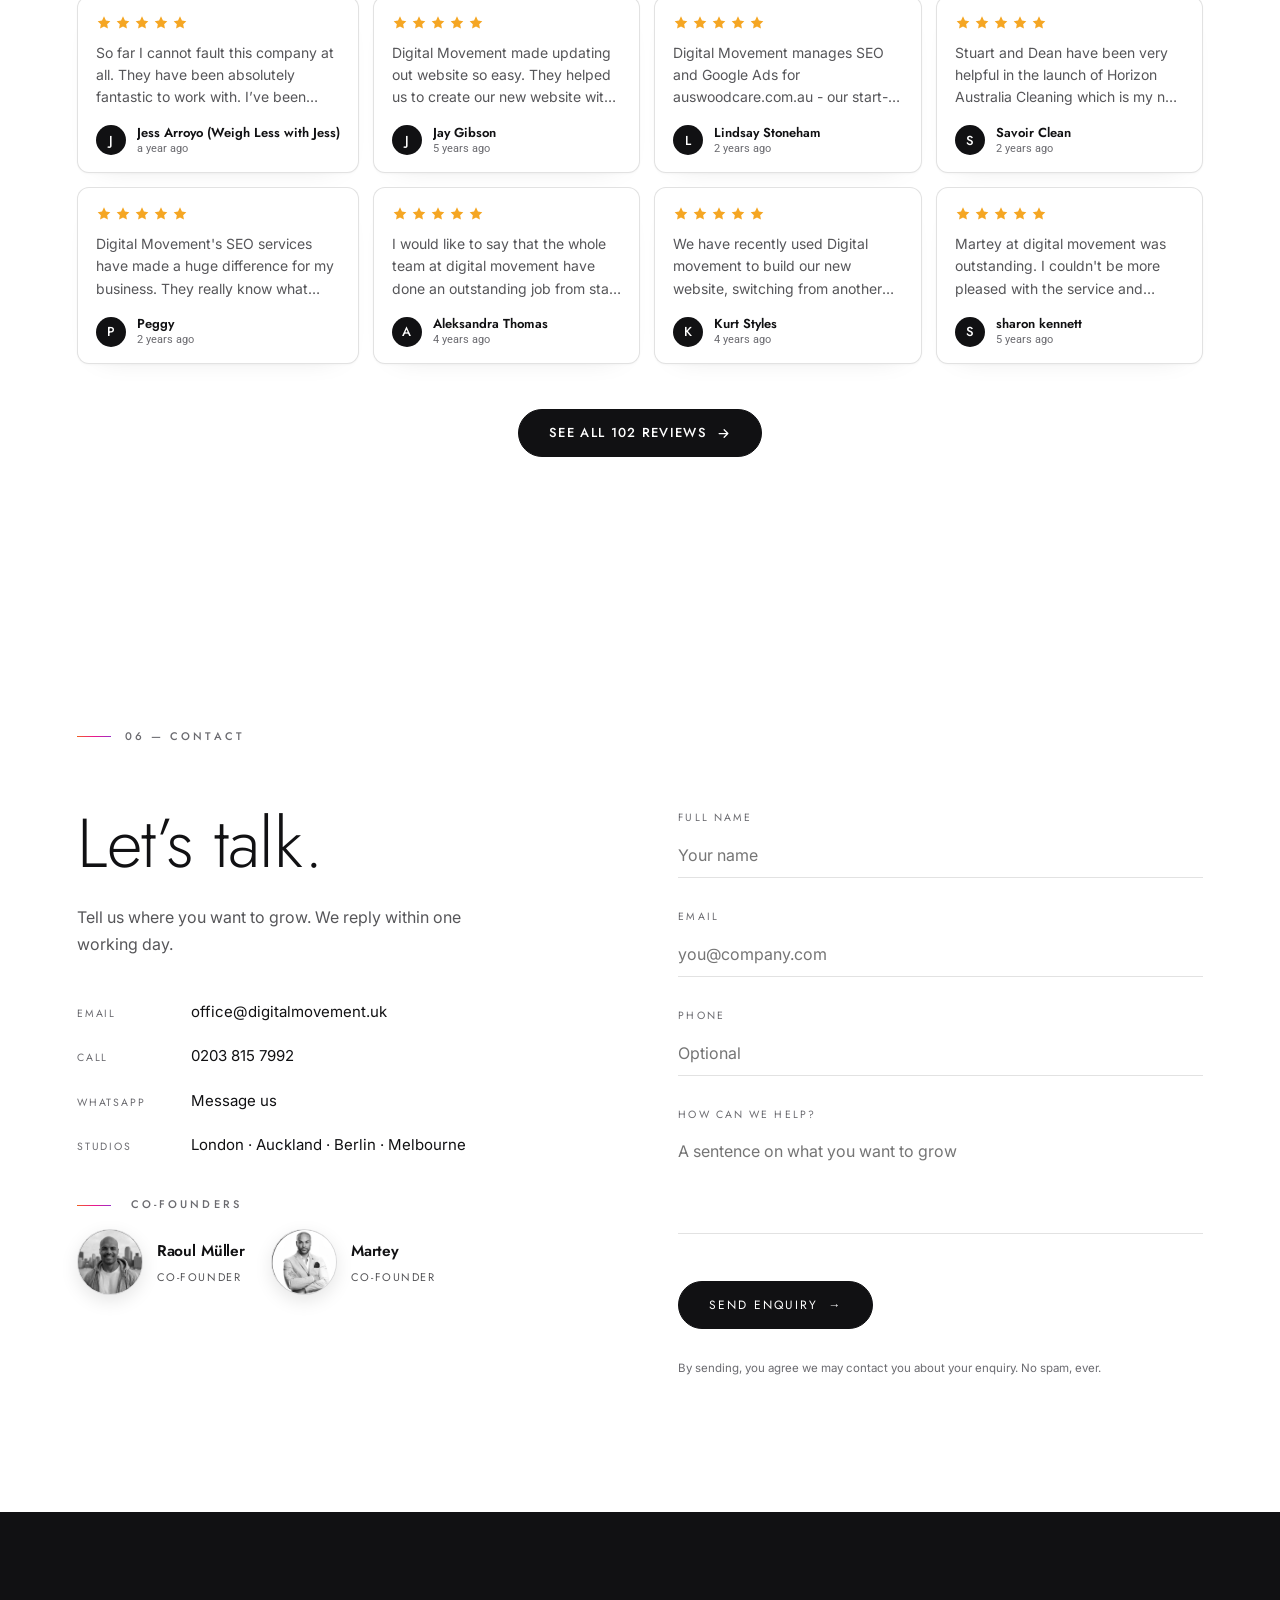
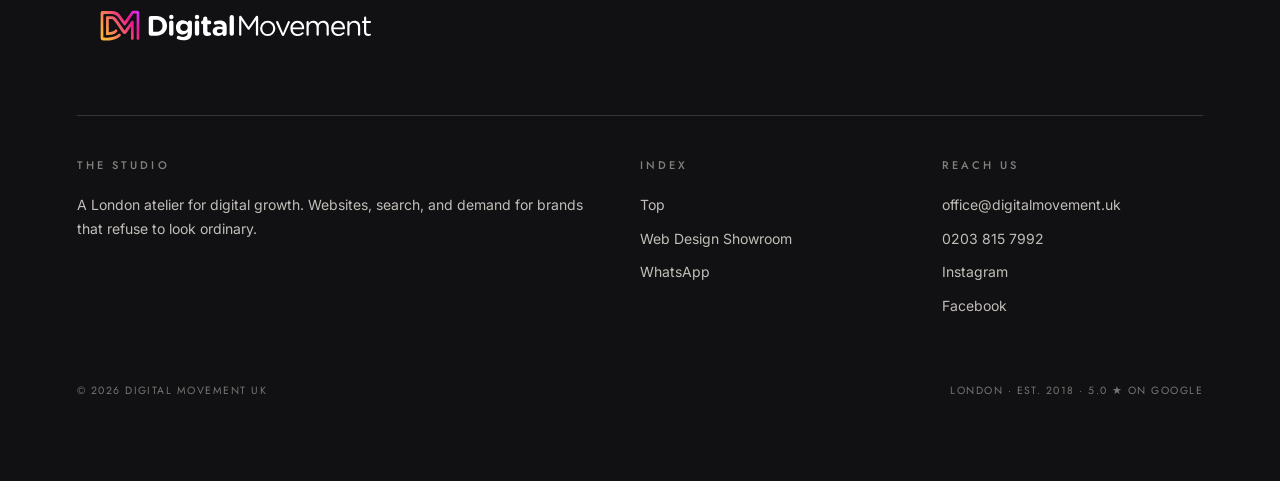
==== commit 932a80f0: "Contact: add round co-founder avatars (Raoul + Martey) Co-Authored-By: Claude Opus 4.8 (1M context) " ====
--- a/index.html
+++ b/index.html
@@ -1394,6 +1394,17 @@
   background:var(--bone-2); border:1px solid var(--line); border-radius:999px; padding:10px 19px; }
 .ww-meta{ margin-top:28px; font-family:"Jost",sans-serif; text-transform:uppercase; letter-spacing:0.18em; font-size:11px; color:var(--ink-faint); }
 @media(max-width:600px){ .ww-services{ gap:8px; } .ww-services li{ font-size:12px; padding:8px 15px; } .ww-meta{ letter-spacing:.12em; } }
+
+/* ===== Co-founders (round avatars in the Let's talk / contact section) ===== */
+.cofounders{ margin-top:36px; }
+.cofounders .label{ margin-bottom:16px; }
+.cf-row{ display:flex; flex-wrap:wrap; gap:26px; }
+.cf{ display:flex; align-items:center; gap:14px; }
+.cf img{ width:66px; height:66px; border-radius:50%; object-fit:cover; flex:0 0 auto;
+  border:1px solid var(--line); box-shadow:0 6px 18px rgba(0,0,0,.10); background:var(--bone-2); }
+.cf-meta strong{ display:block; font-family:"Jost",sans-serif; font-weight:600; font-size:15.5px; letter-spacing:-0.01em; color:var(--ink); }
+.cf-meta span{ display:block; font-family:"Jost",sans-serif; text-transform:uppercase; letter-spacing:0.14em; font-size:11px; color:var(--ink-soft); margin-top:3px; }
+@media(max-width:600px){ .cf-row{ gap:18px; } .cf img{ width:58px; height:58px; } }
 </style>
 </head>
 <body class="intro-lock">
@@ -2219,6 +2230,19 @@
           <a href="https://wa.me/442038157992" target="_blank" rel="noopener"><span class="k">WhatsApp</span><span class="v">Message us</span></a>
           <span><span class="k">Studios</span><span class="v">London · Auckland · Berlin · Melbourne</span></span>
         </div>
+        <div class="cofounders reveal">
+          <p class="label"><span class="rule-gold"></span> Co-founders</p>
+          <div class="cf-row">
+            <div class="cf">
+              <img src="assets/founders/raoul.jpg" alt="Raoul Müller, Co-Founder of Digital Movement" />
+              <div class="cf-meta"><strong>Raoul Müller</strong><span>Co-Founder</span></div>
+            </div>
+            <div class="cf">
+              <img src="assets/founders/martey.jpg" alt="Martey, Co-Founder of Digital Movement" />
+              <div class="cf-meta"><strong>Martey</strong><span>Co-Founder</span></div>
+            </div>
+          </div>
+        </div>
       </div>
       <form class="eform reveal" id="enquireForm" novalidate>
         <div class="field"><label for="ename">Full name</label><input id="ename" name="name" type="text" autocomplete="name" placeholder="Your name" /></div>
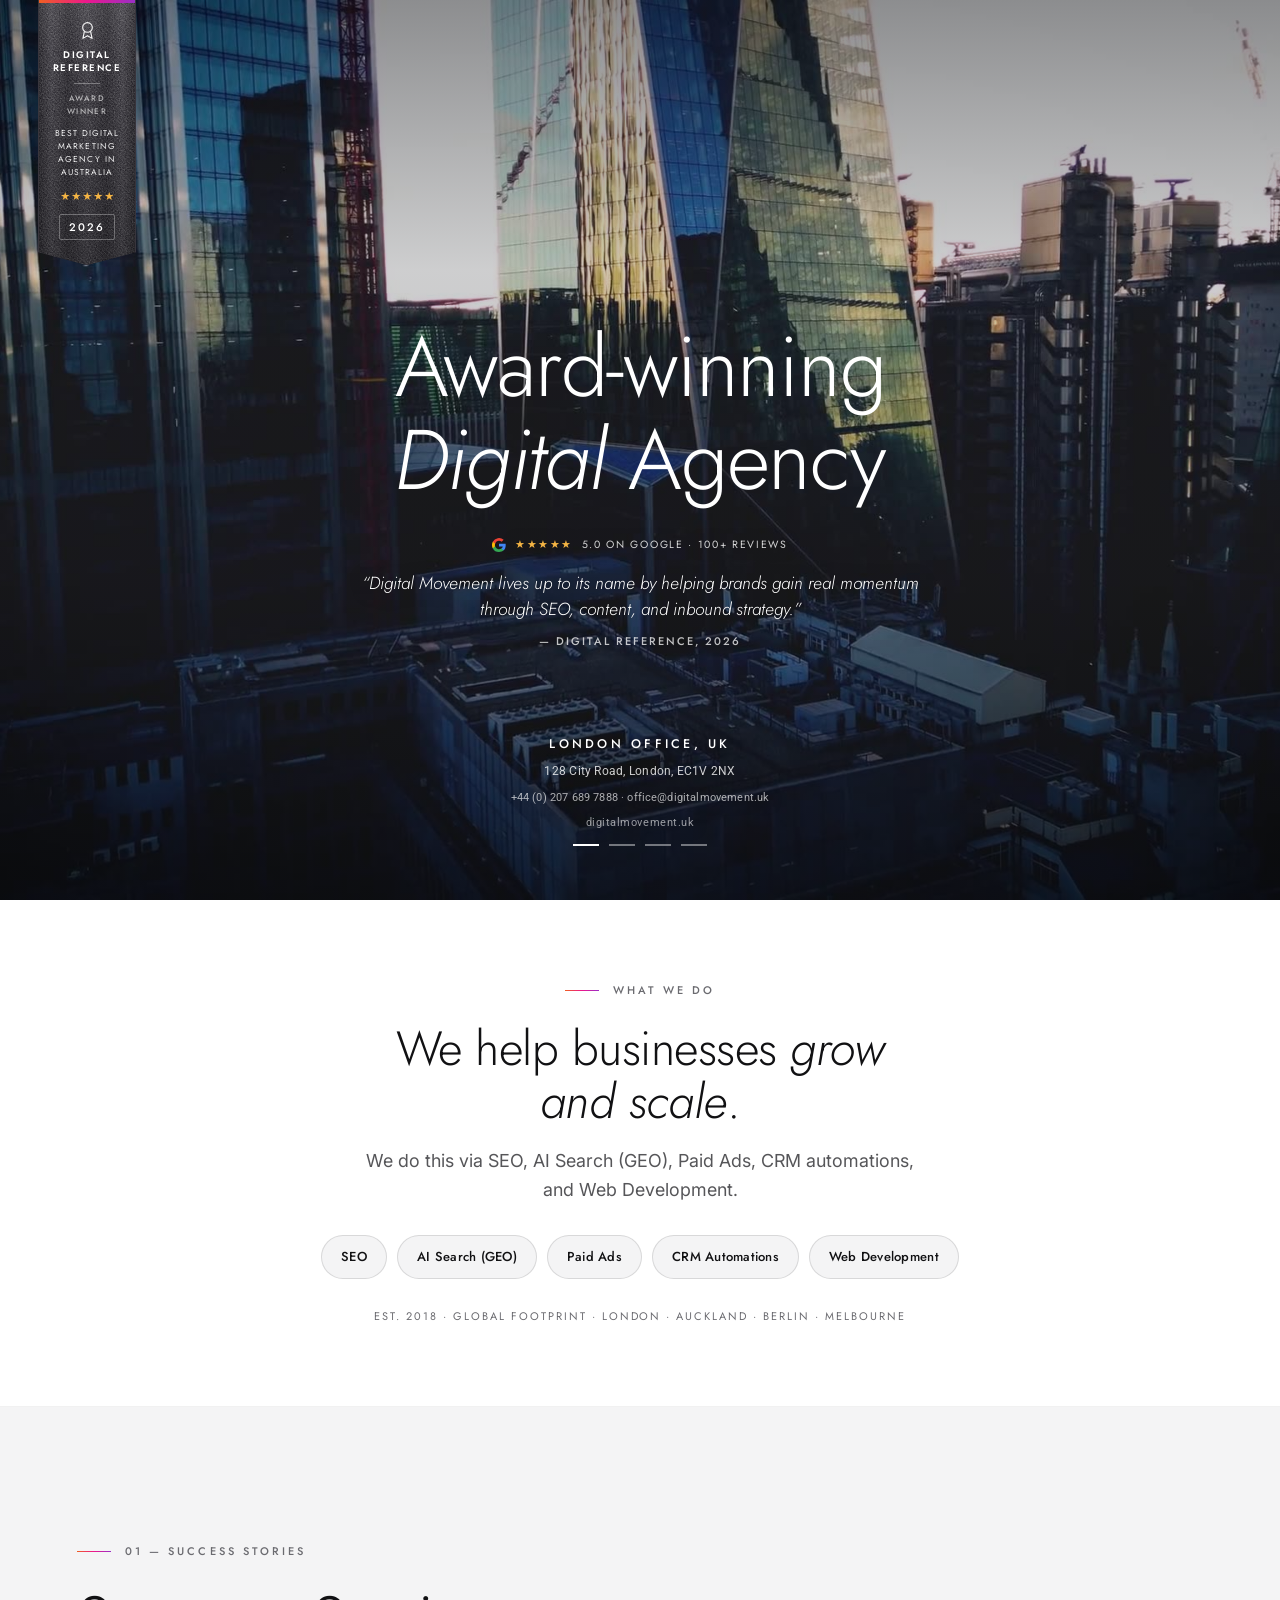
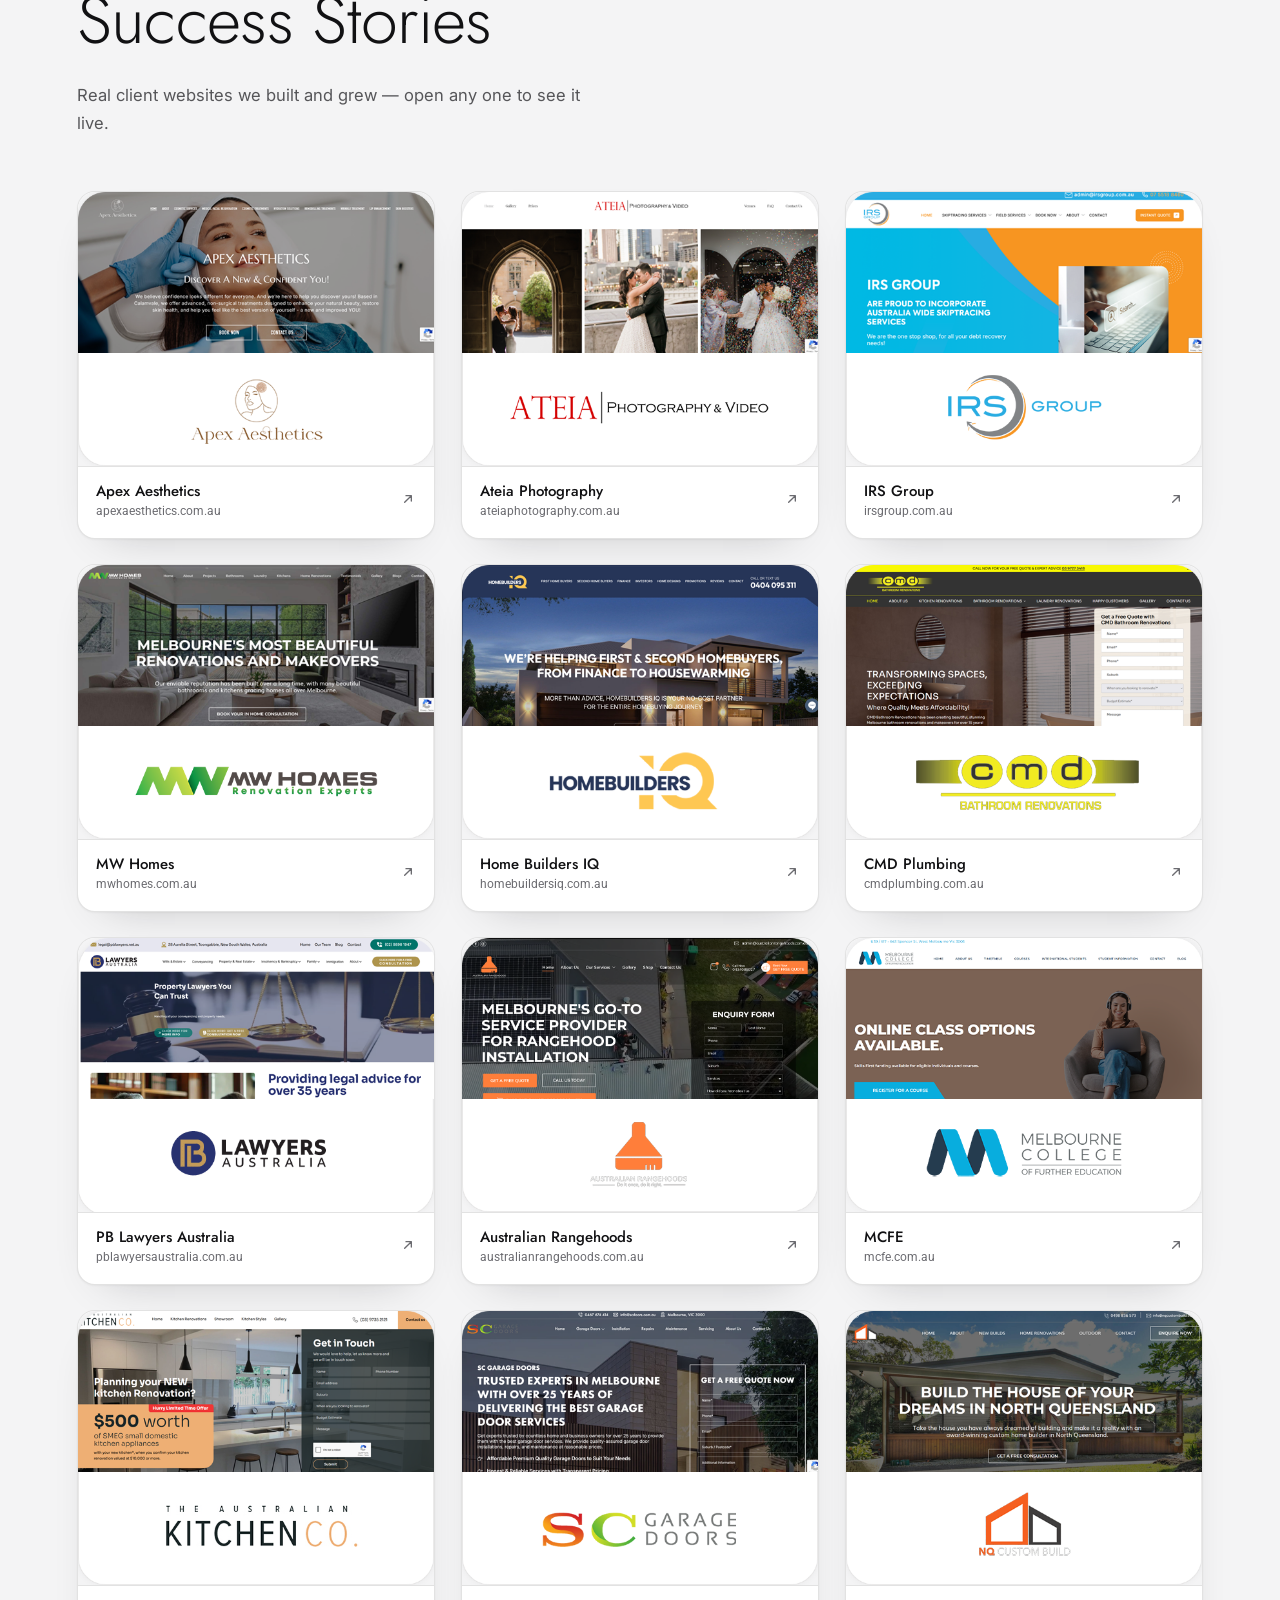
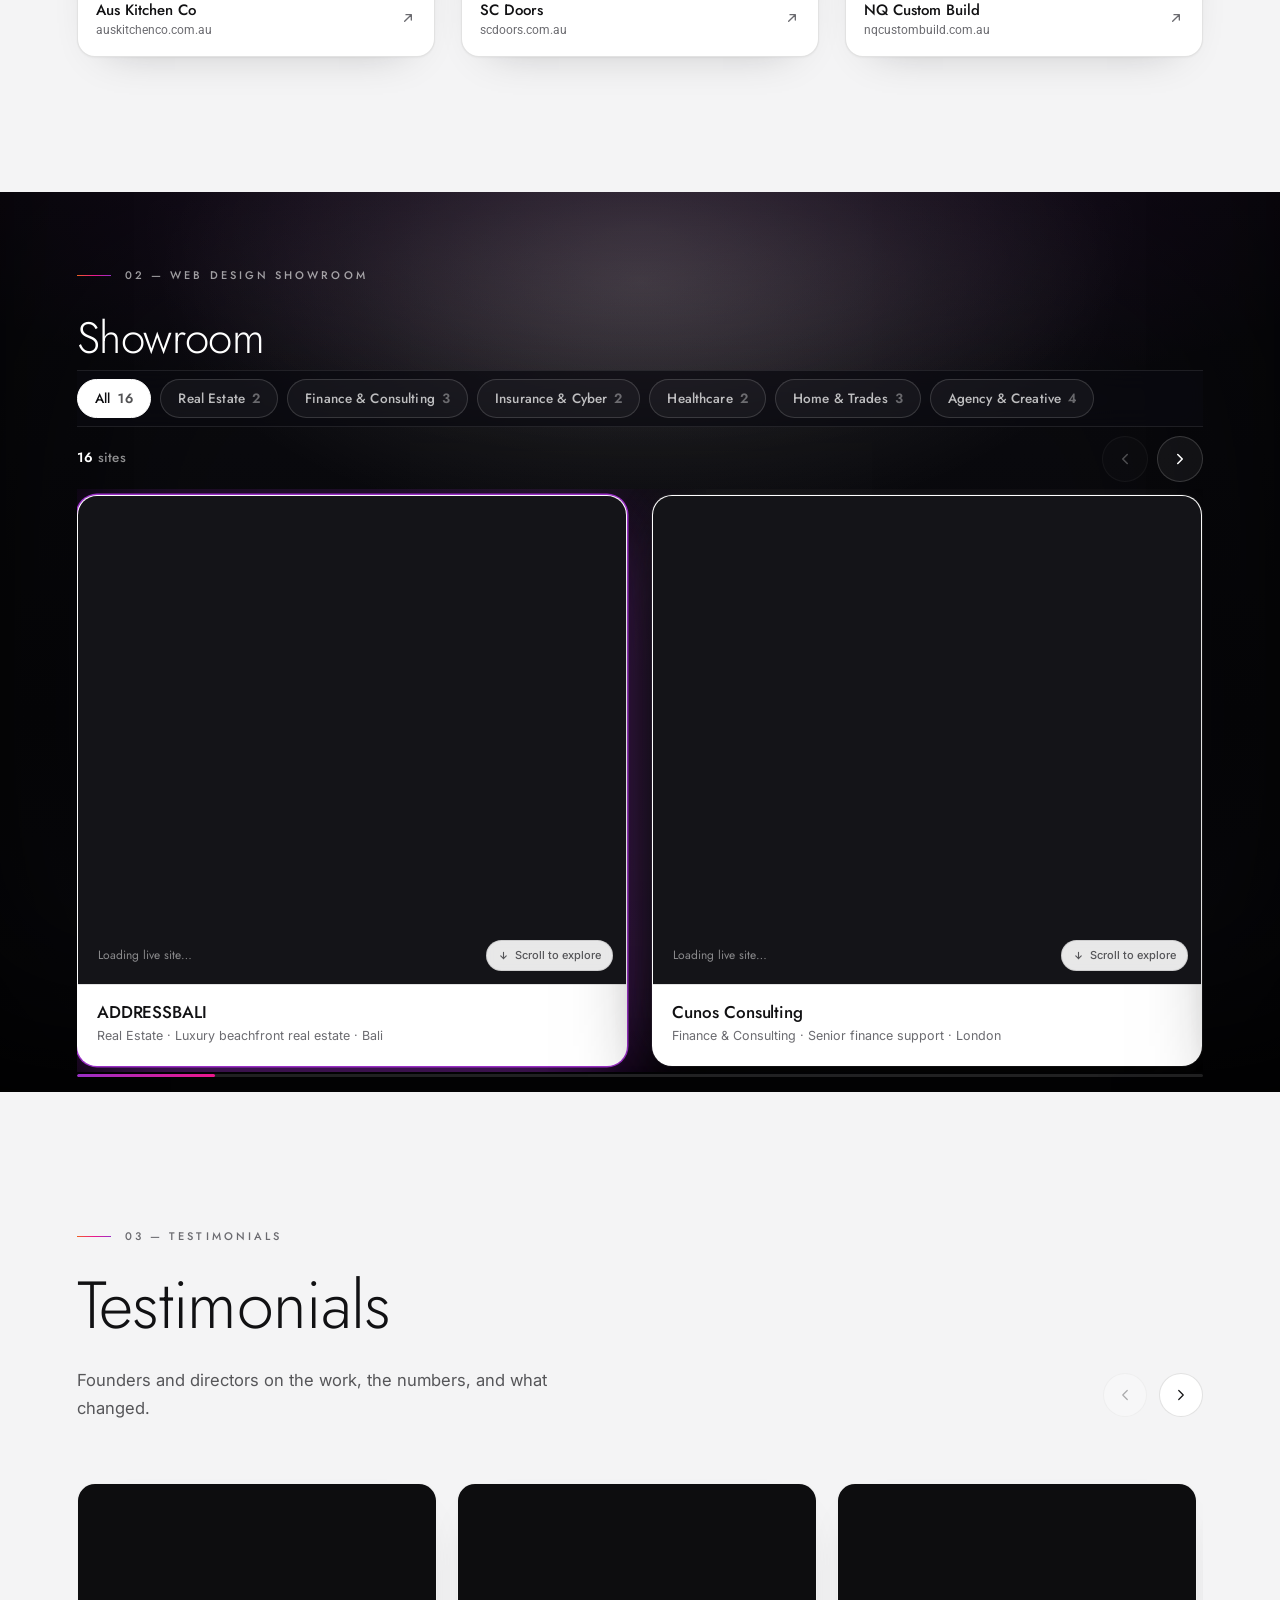
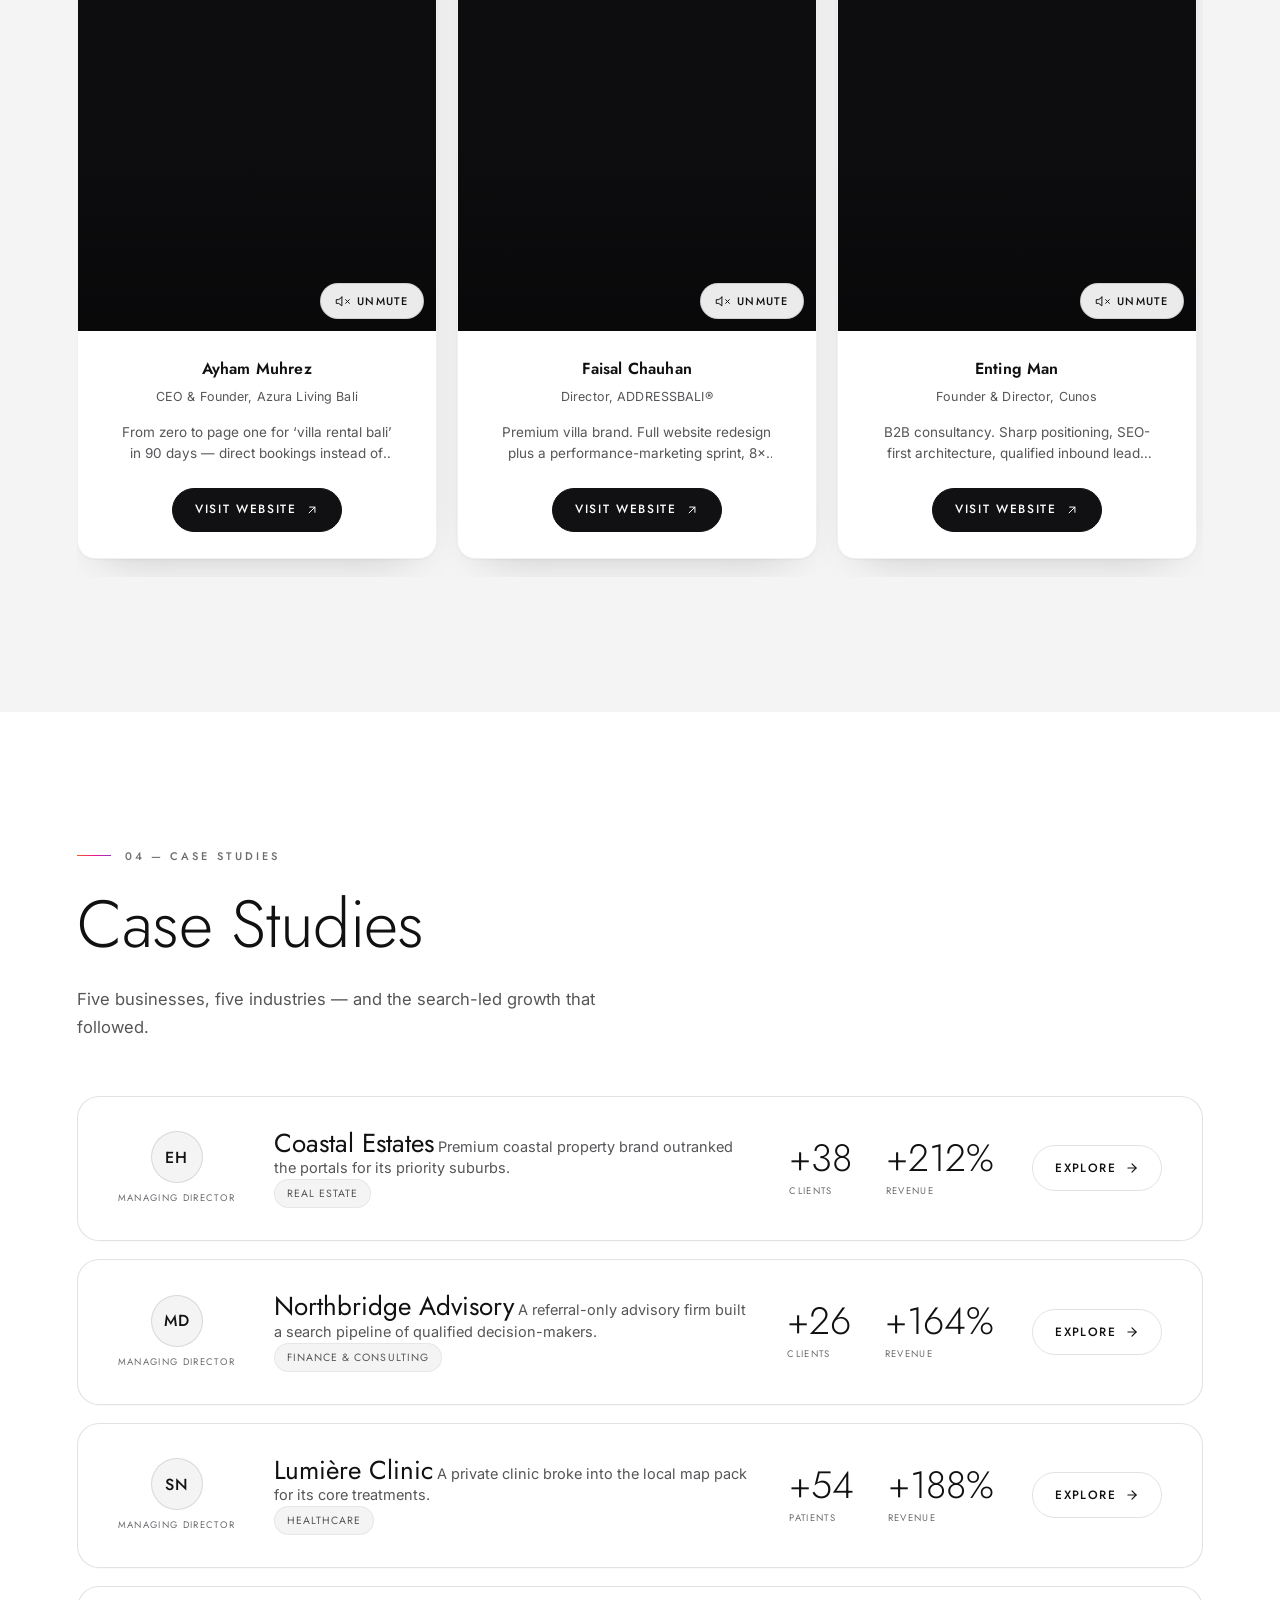
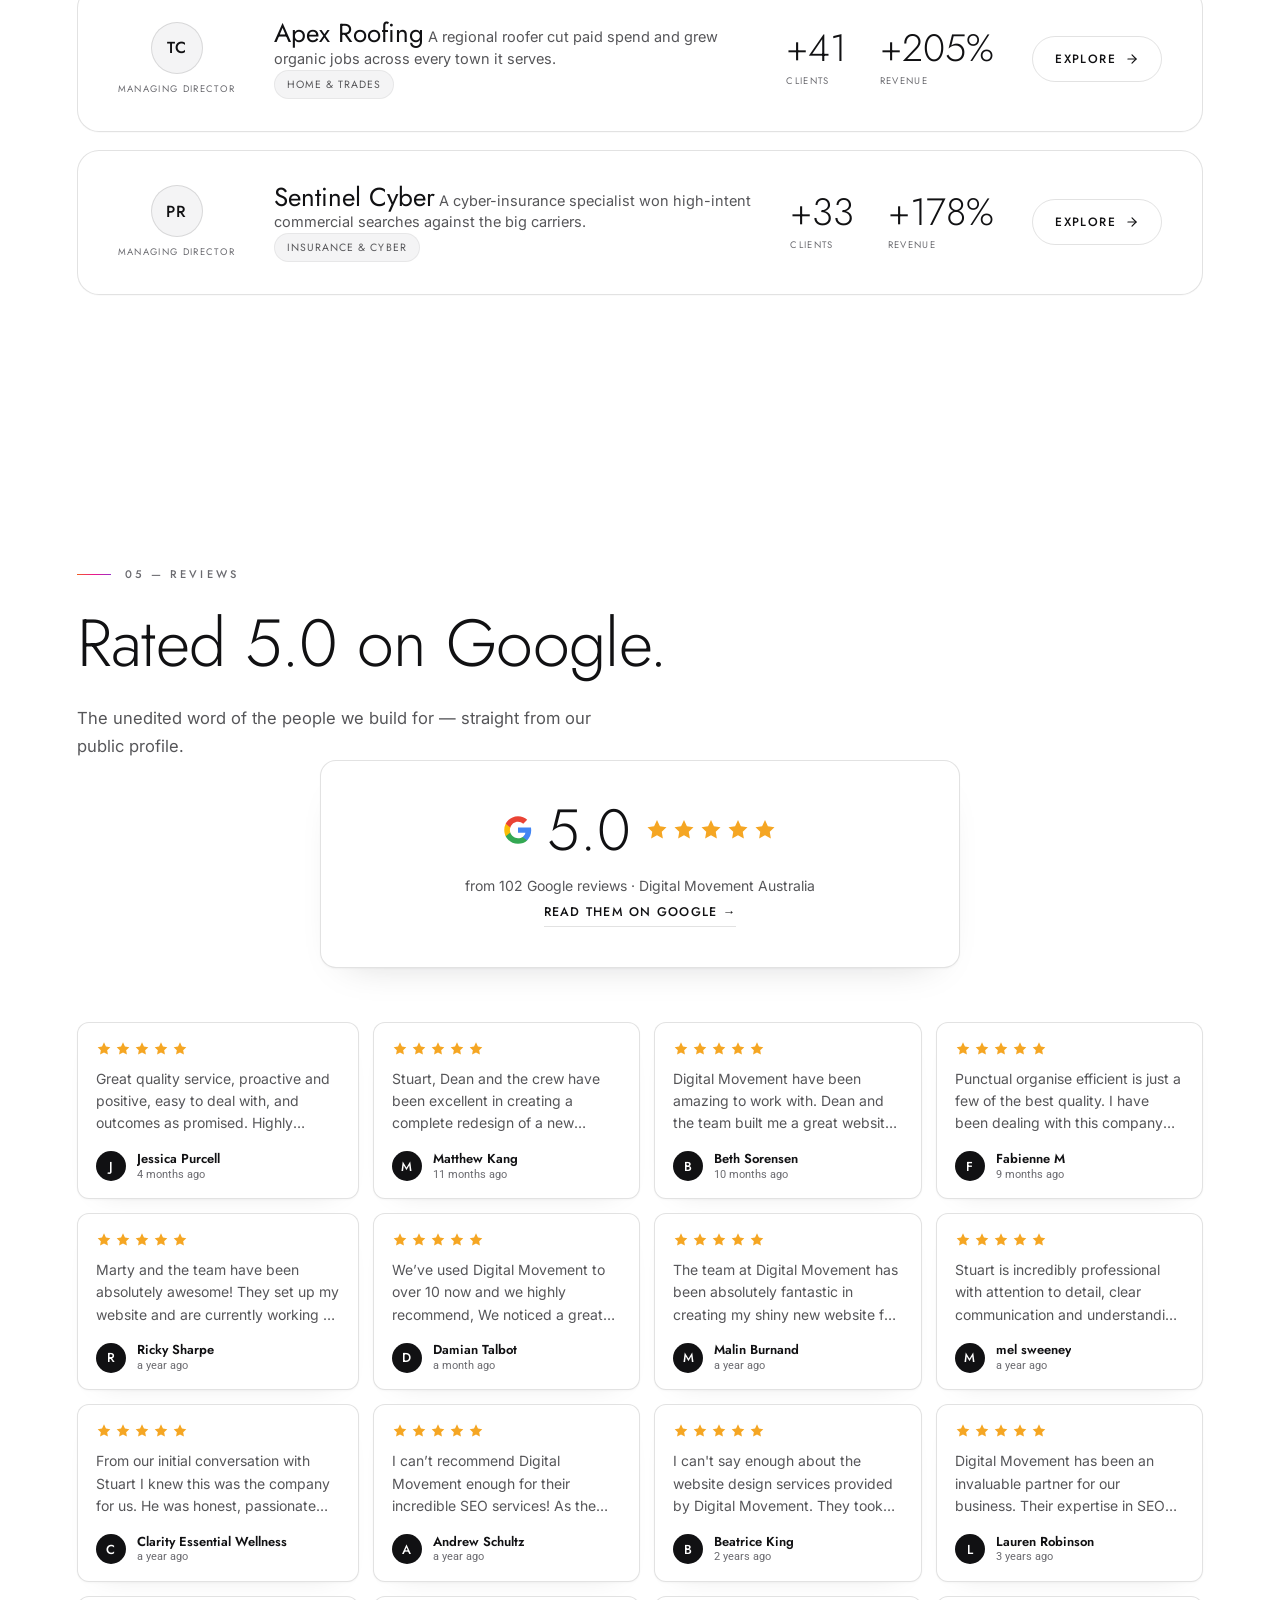
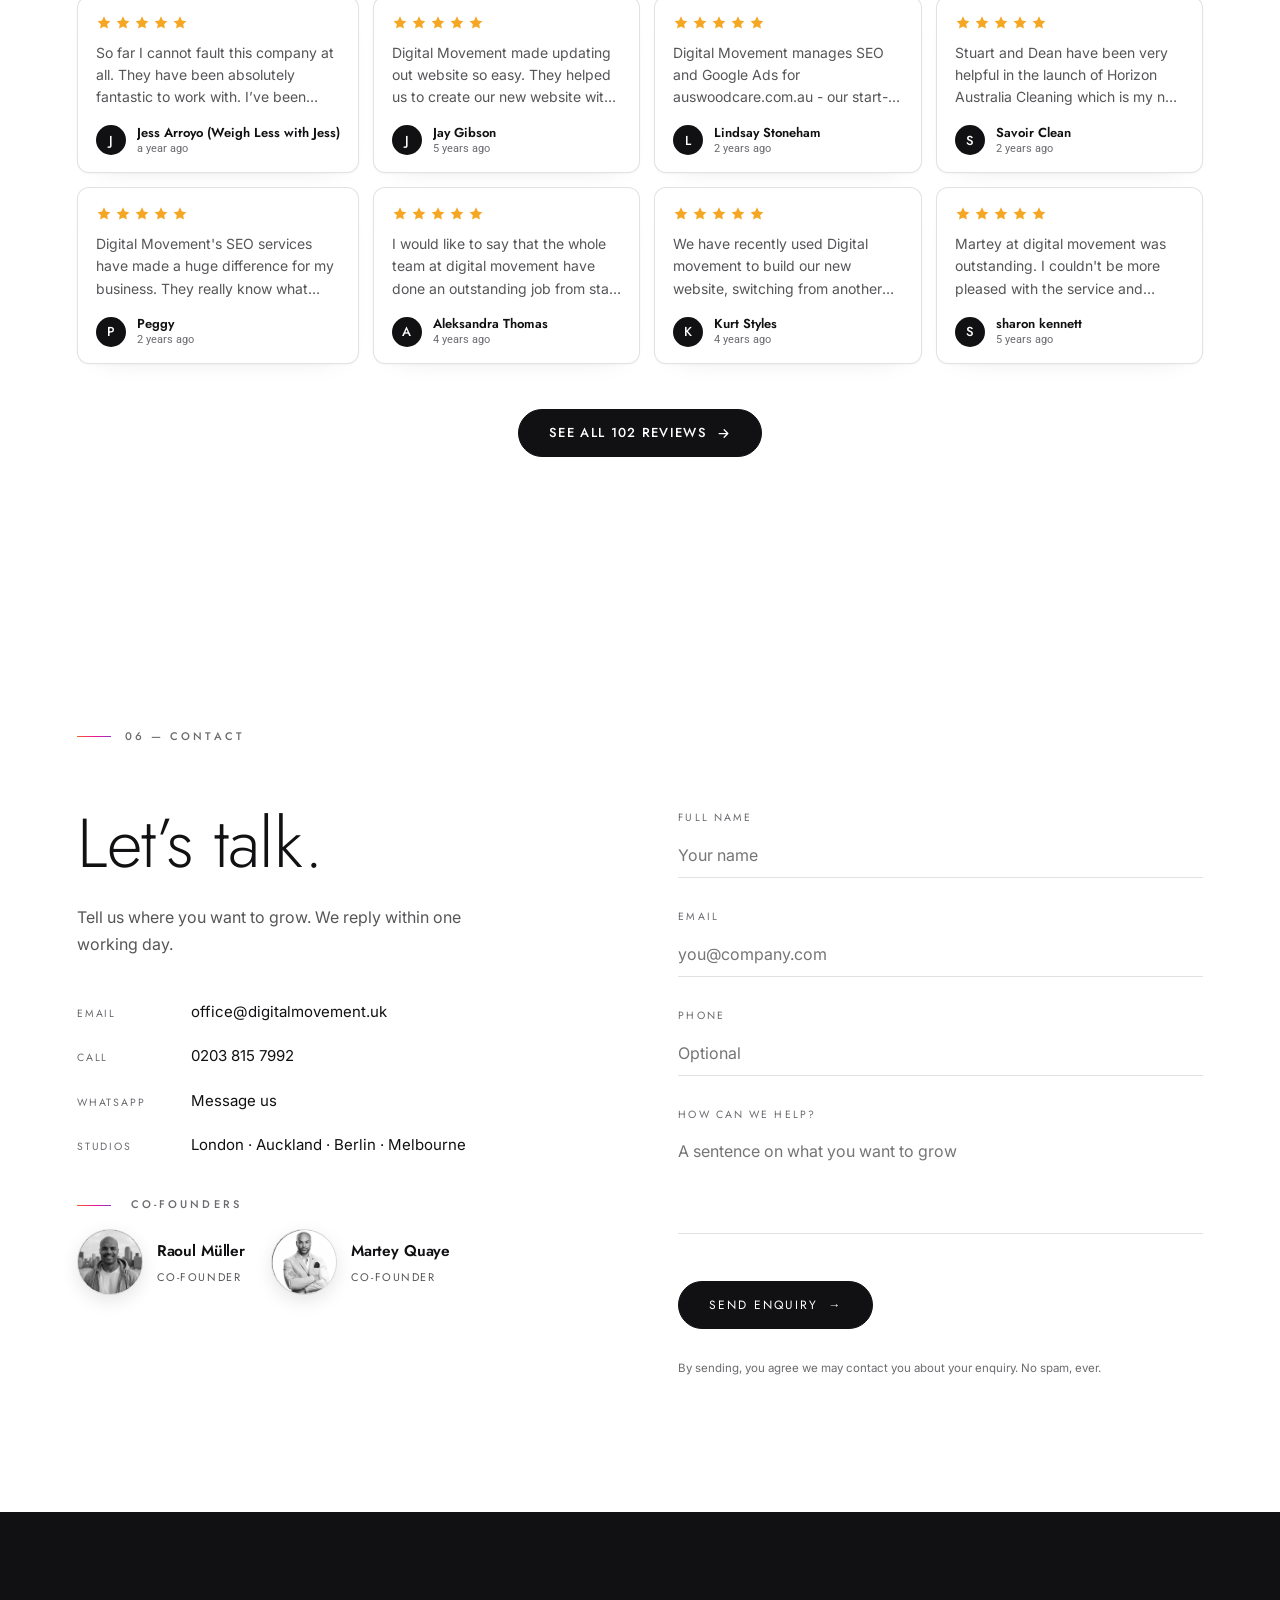
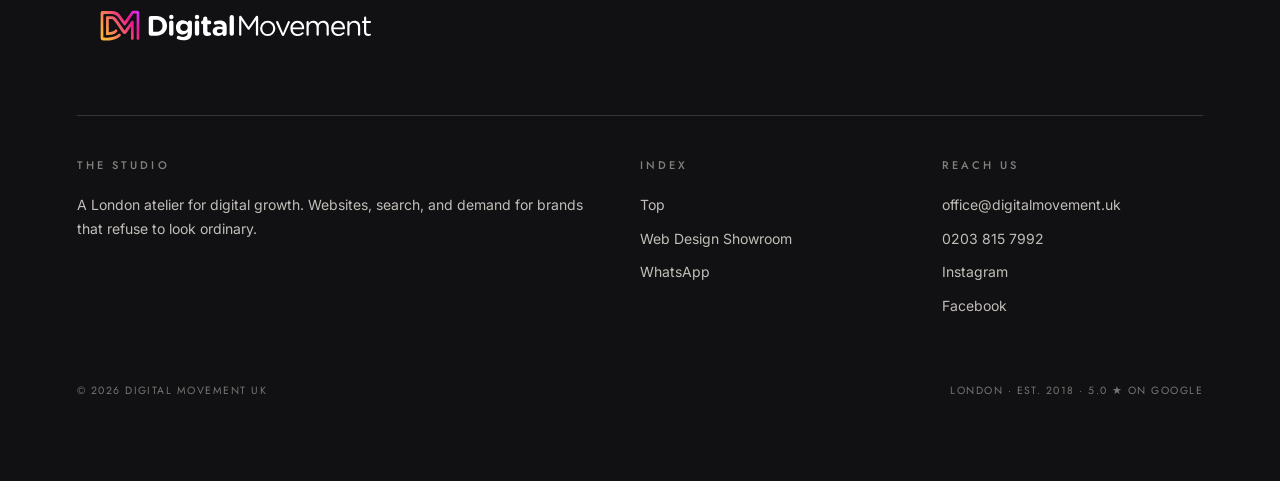
==== commit d4d38042: "Contact: use full co-founder name Martey Quaye Co-Authored-By: Claude Opus 4.8 (1M context) <noreply" ====
--- a/index.html
+++ b/index.html
@@ -2238,8 +2238,8 @@
               <div class="cf-meta"><strong>Raoul Müller</strong><span>Co-Founder</span></div>
             </div>
             <div class="cf">
-              <img src="assets/founders/martey.jpg" alt="Martey, Co-Founder of Digital Movement" />
-              <div class="cf-meta"><strong>Martey</strong><span>Co-Founder</span></div>
+              <img src="assets/founders/martey.jpg" alt="Martey Quaye, Co-Founder of Digital Movement" />
+              <div class="cf-meta"><strong>Martey Quaye</strong><span>Co-Founder</span></div>
             </div>
           </div>
         </div>
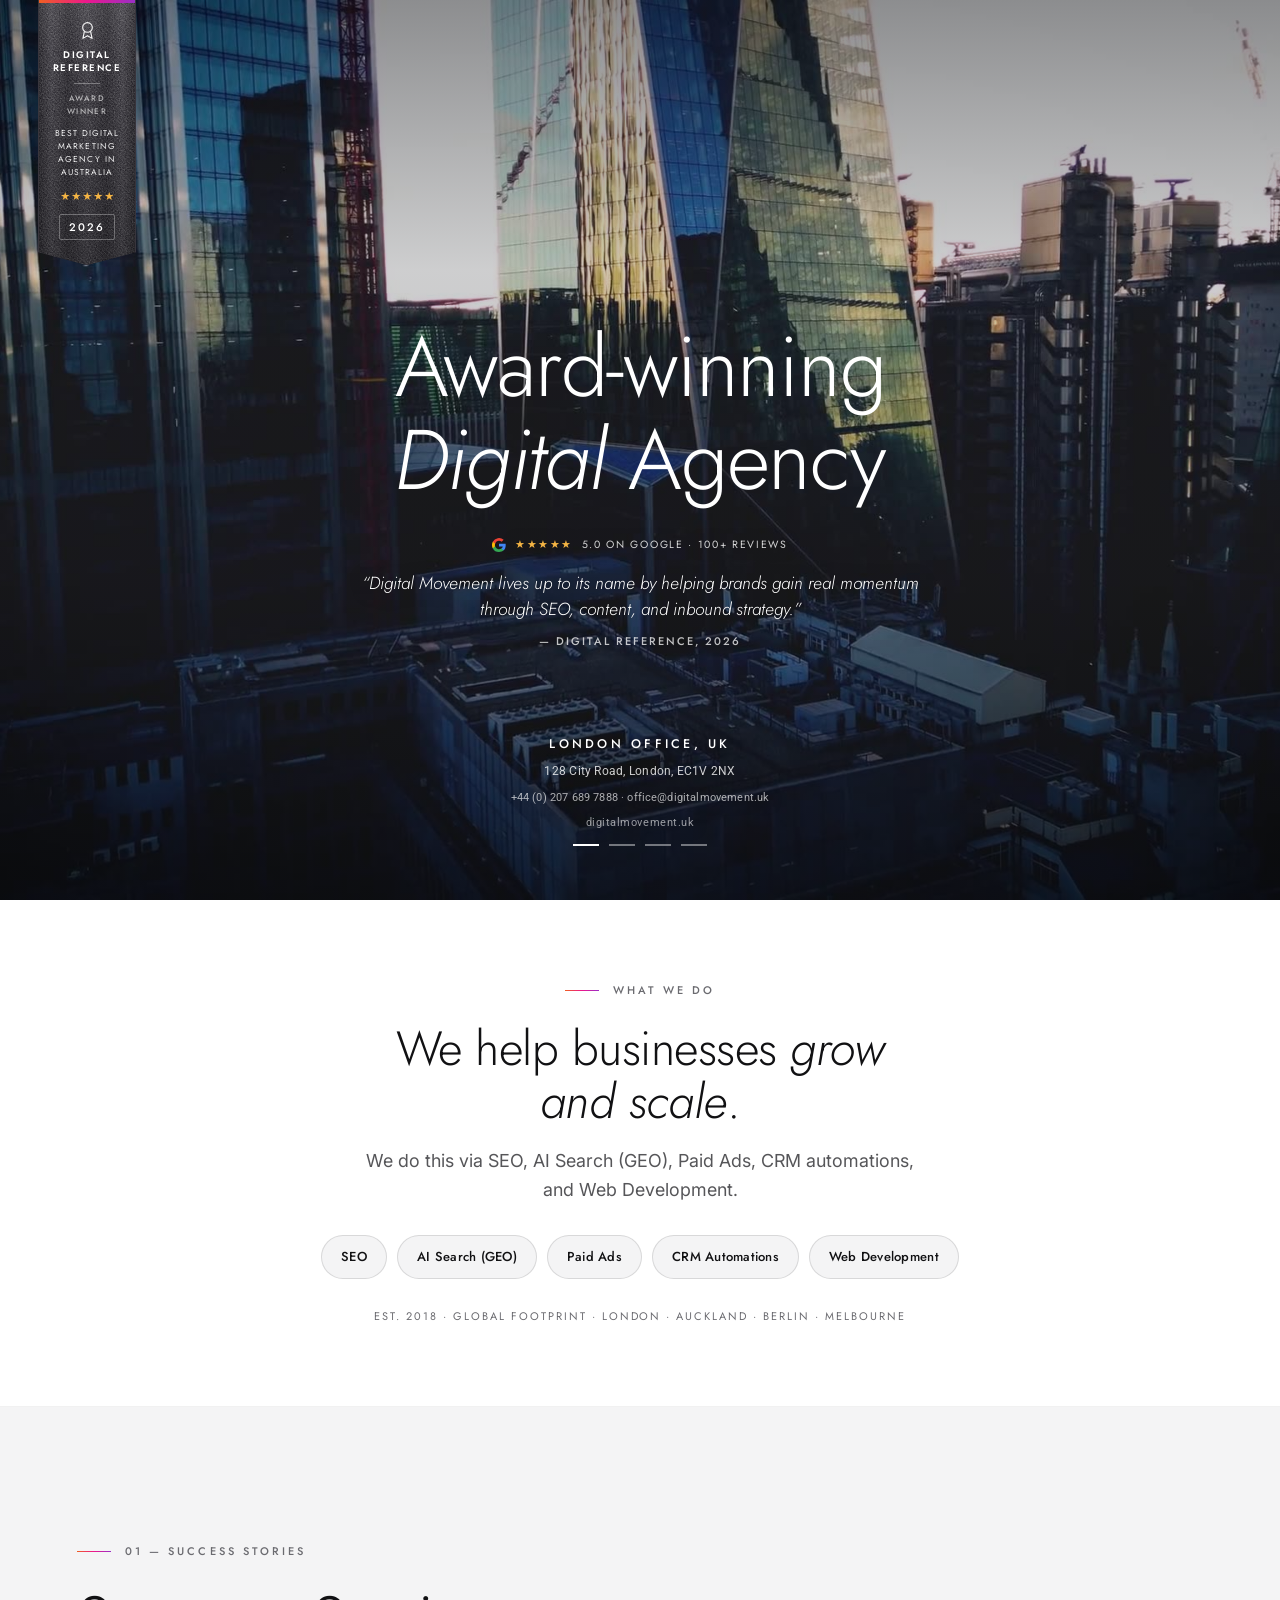
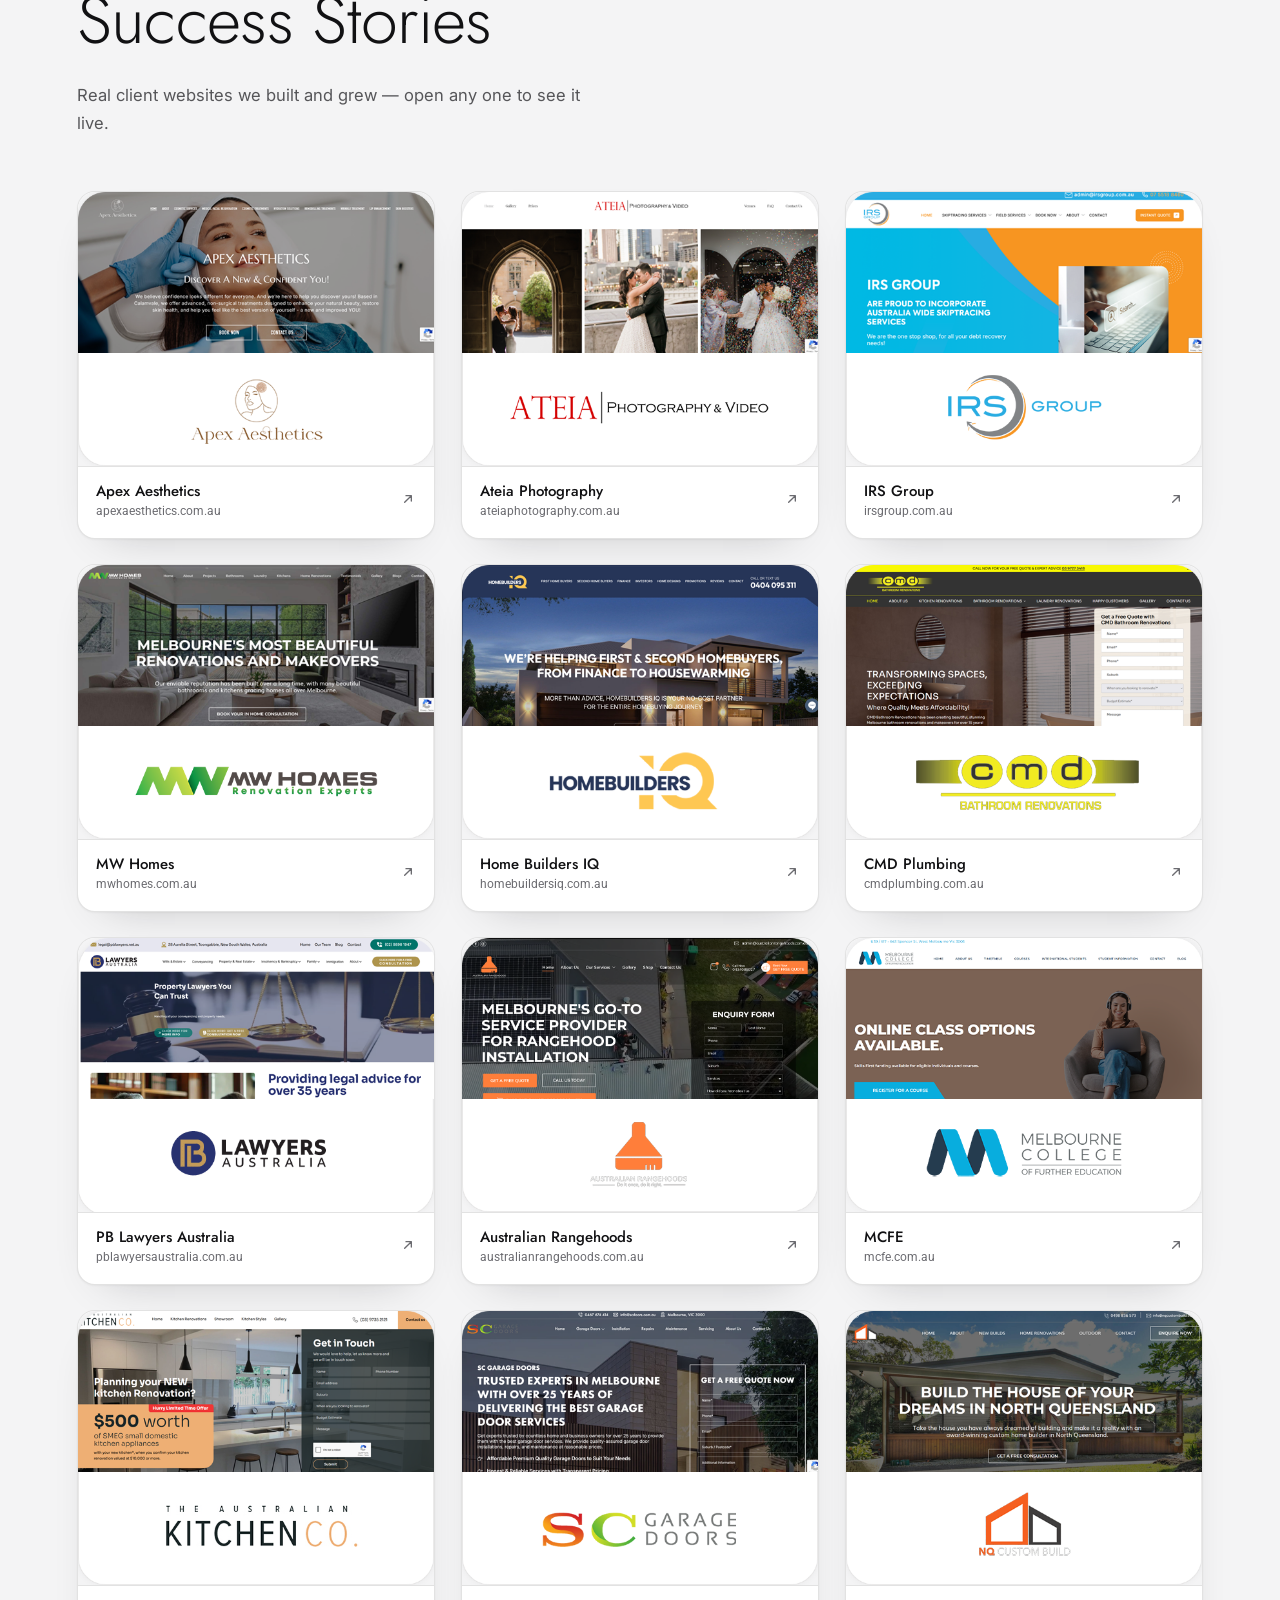
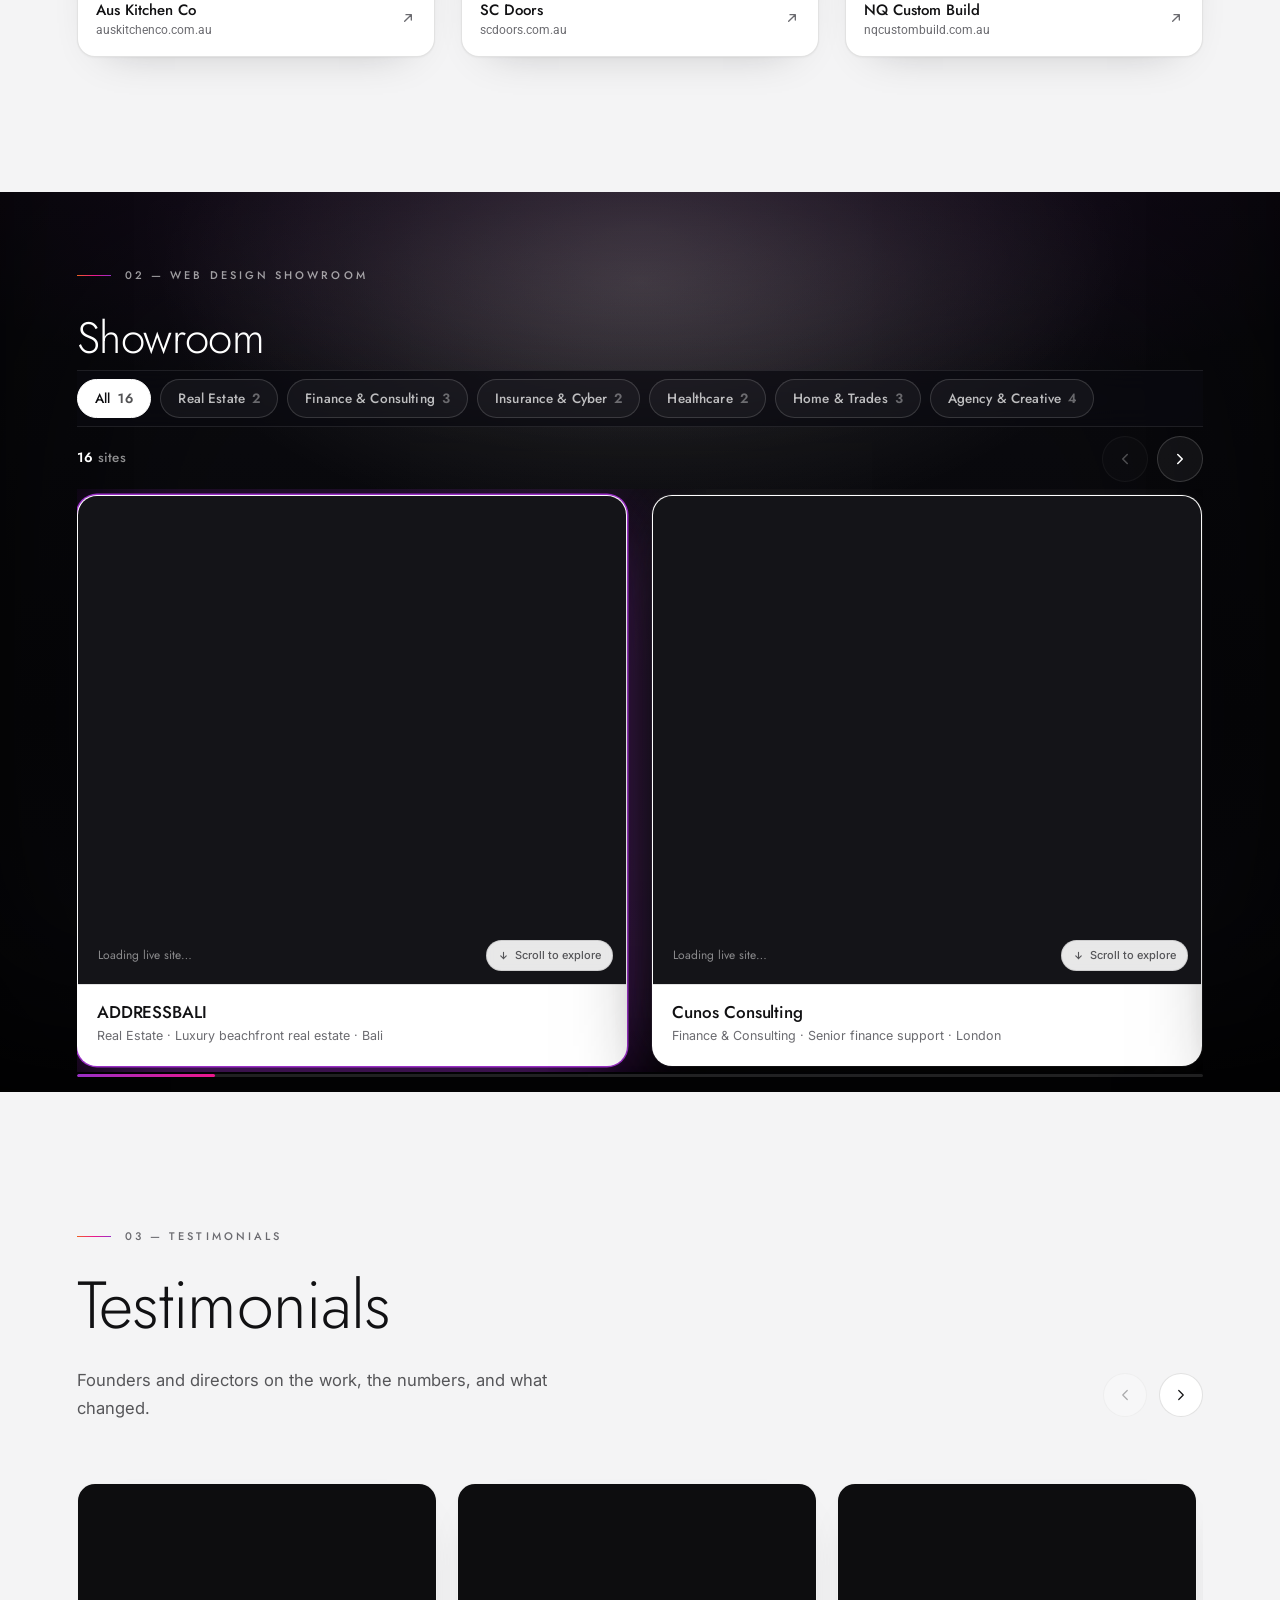
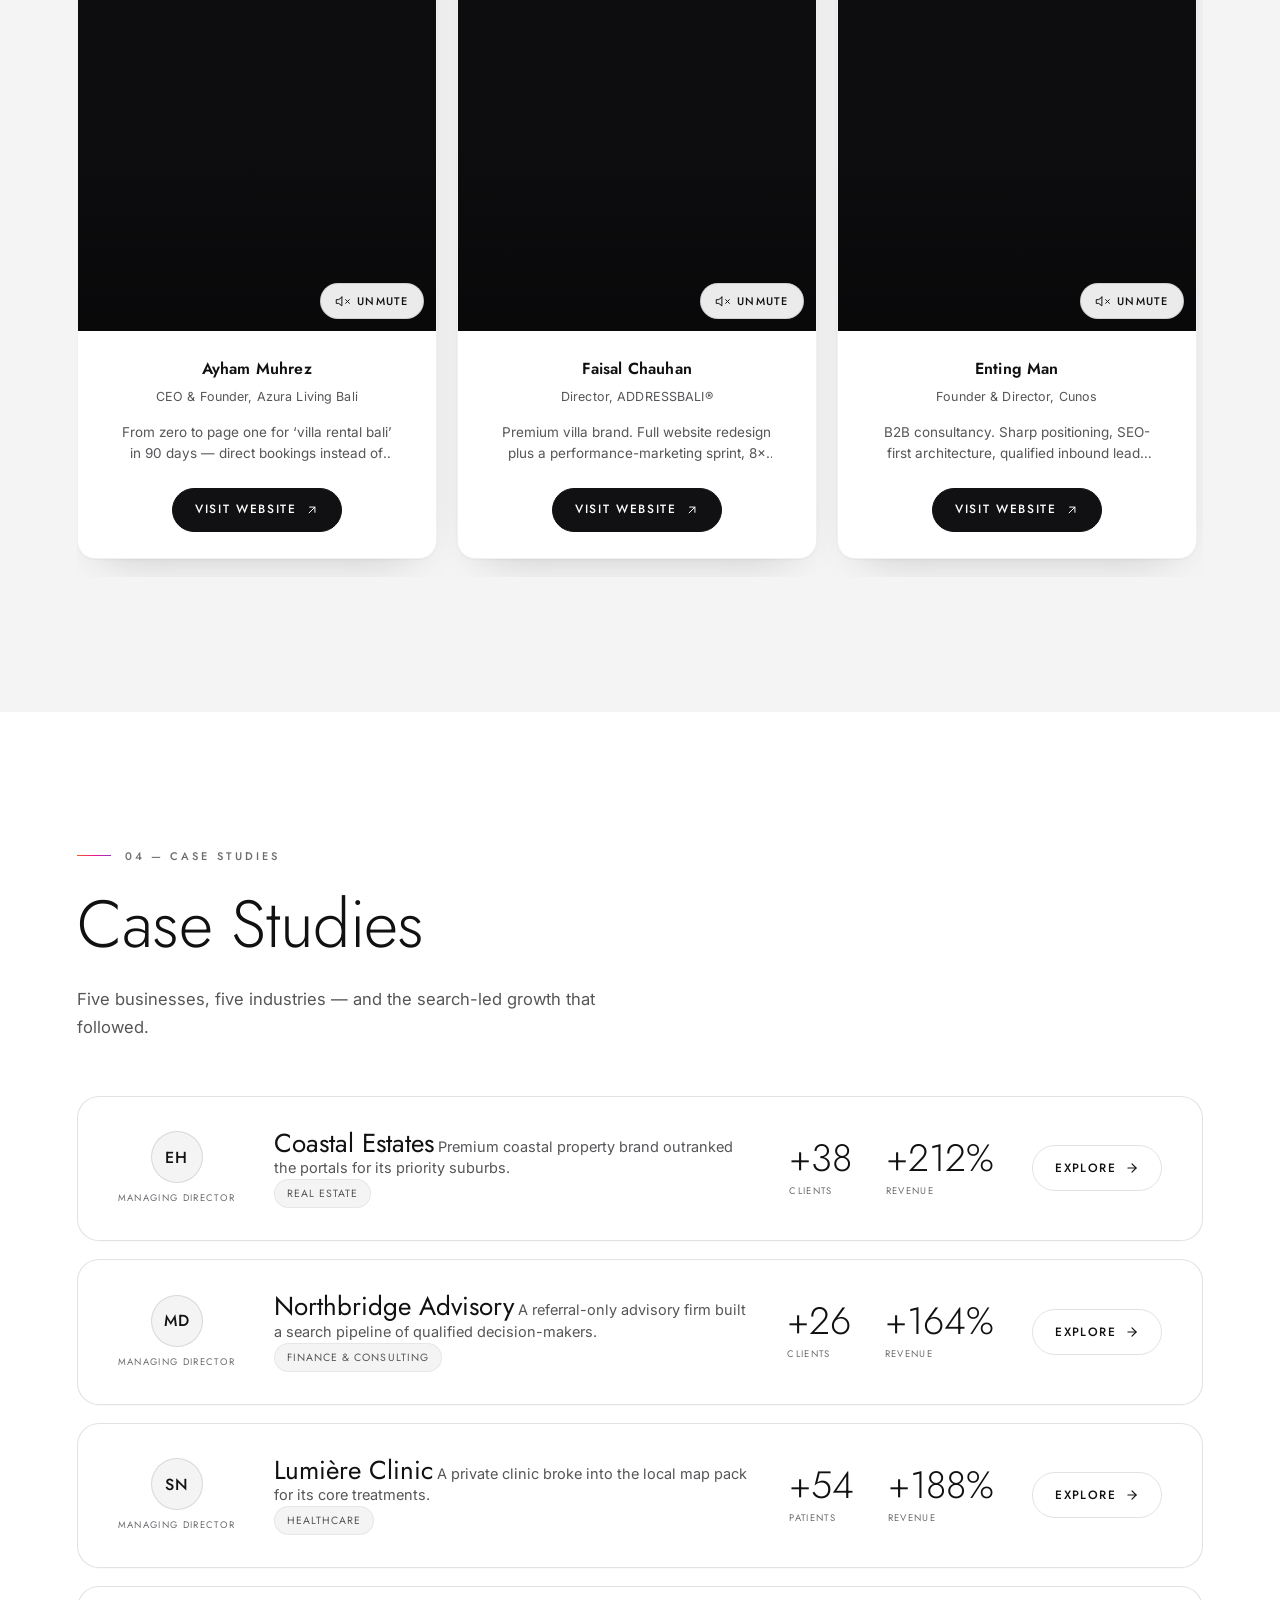
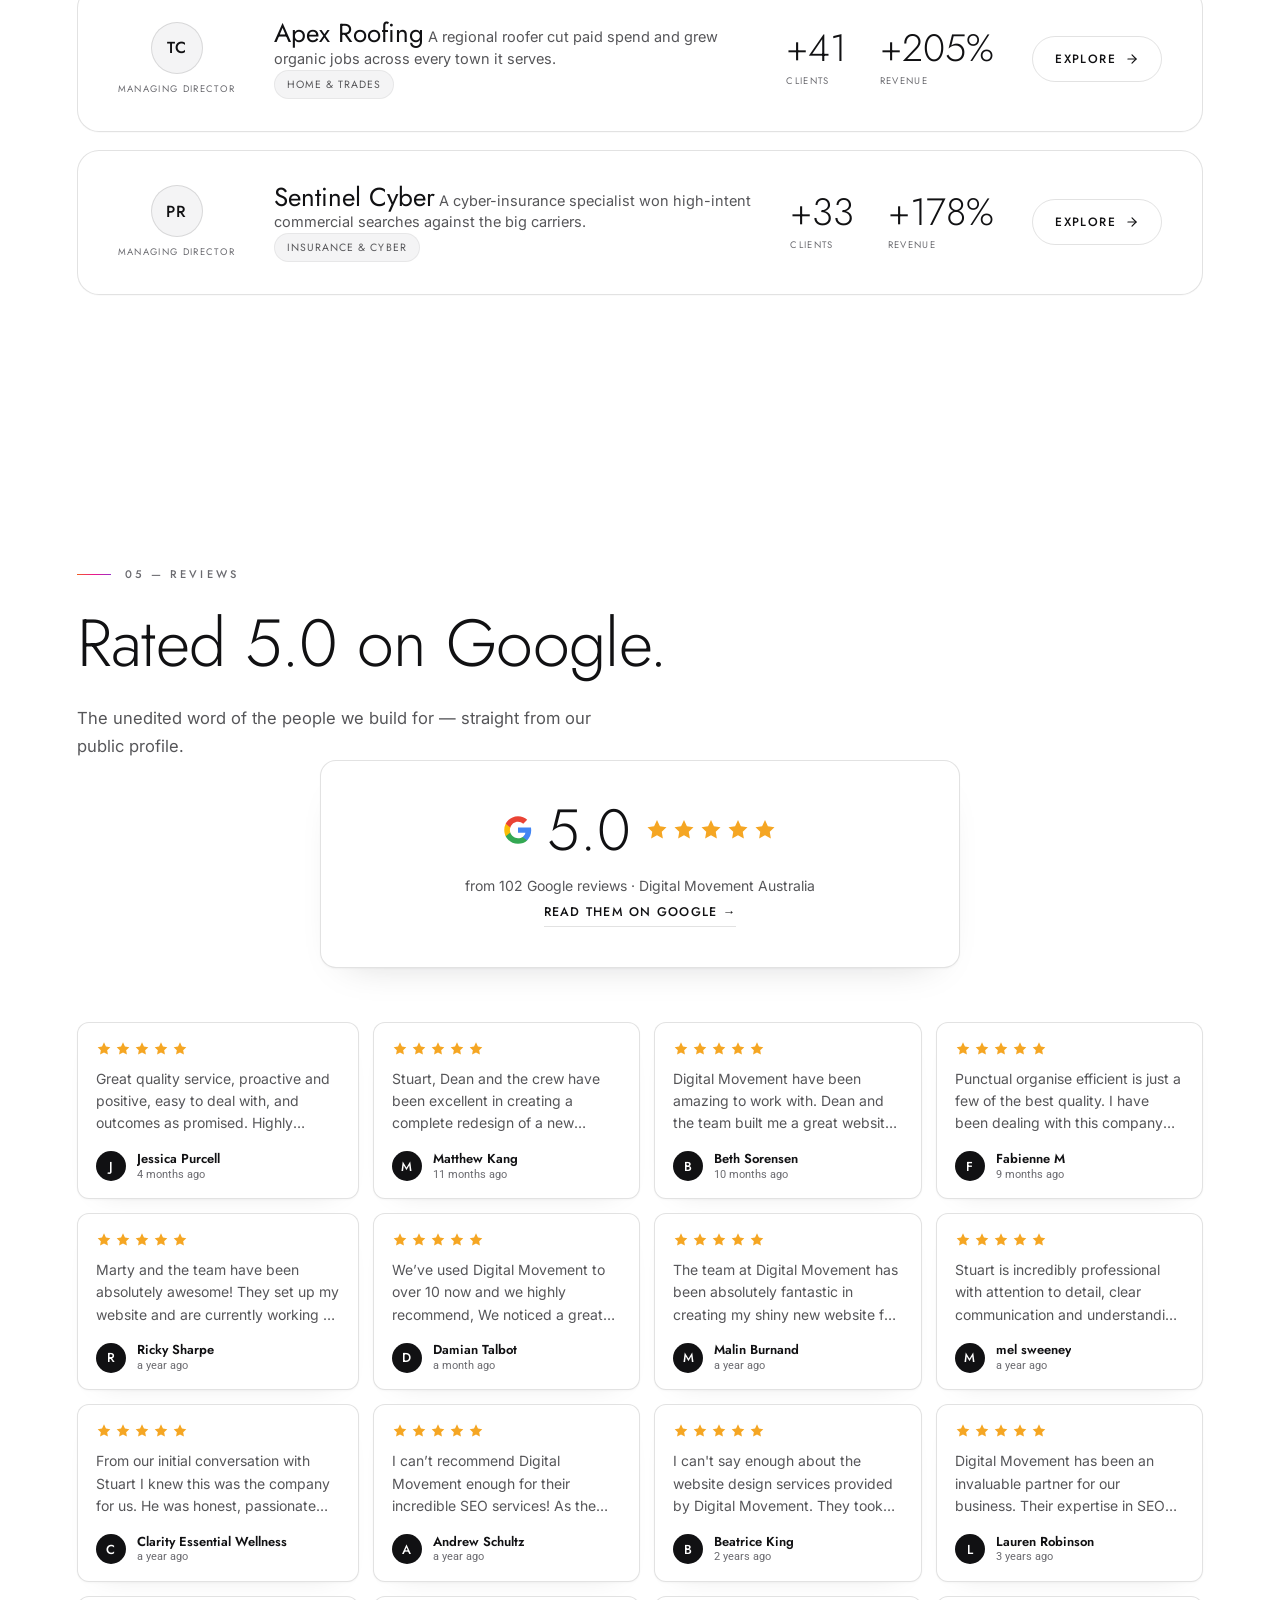
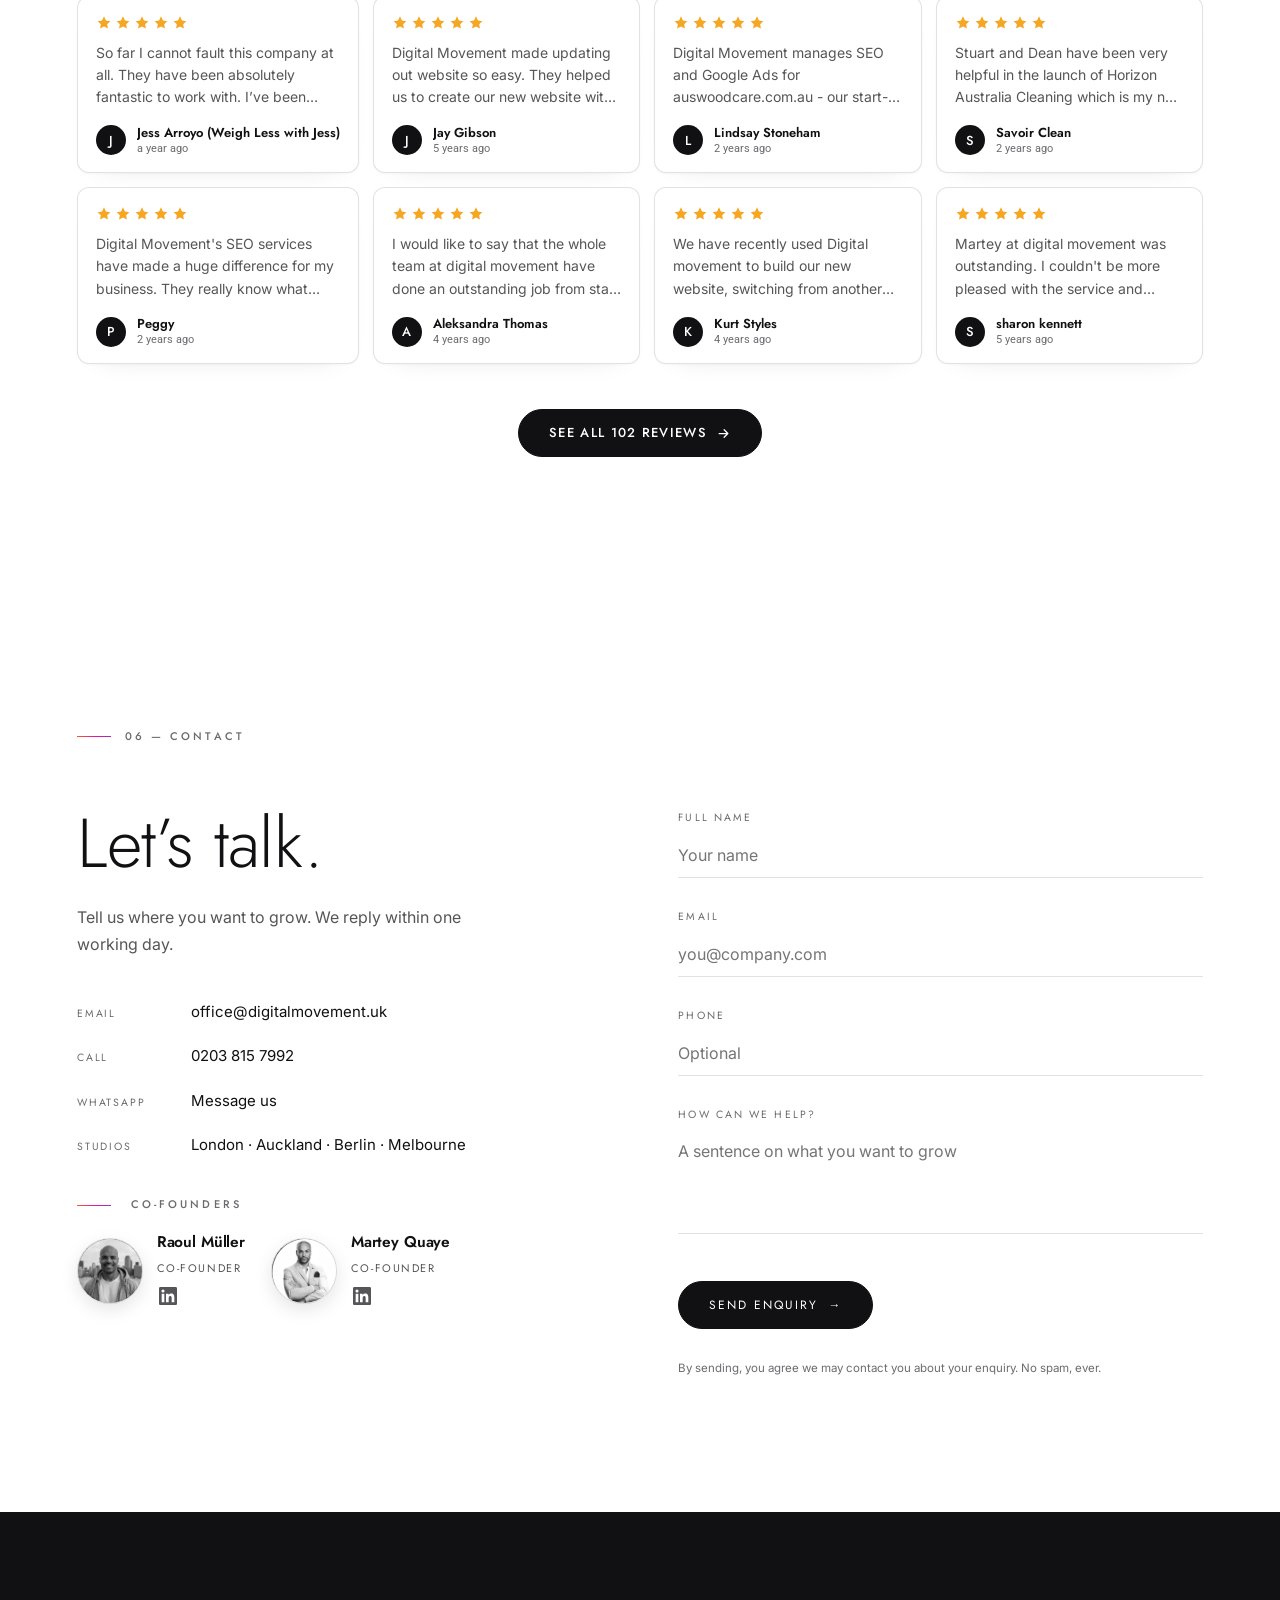
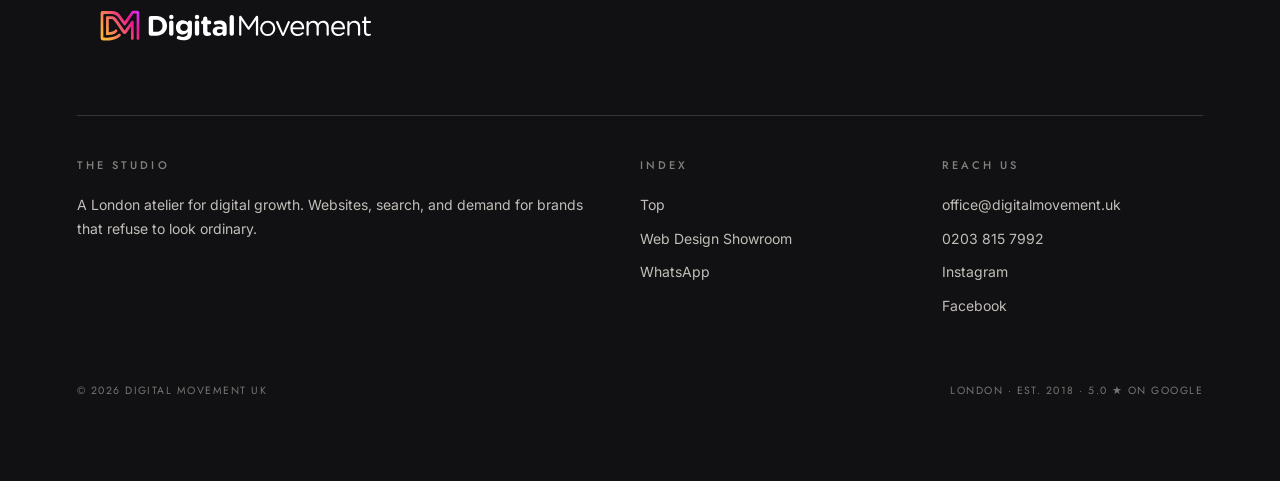
==== commit 18584797: "LinkedIn: founder profile links (Raoul, Martey) + nav -> company page Co-Authored-By: Claude Opus 4." ====
--- a/index.html
+++ b/index.html
@@ -1404,6 +1404,9 @@
   border:1px solid var(--line); box-shadow:0 6px 18px rgba(0,0,0,.10); background:var(--bone-2); }
 .cf-meta strong{ display:block; font-family:"Jost",sans-serif; font-weight:600; font-size:15.5px; letter-spacing:-0.01em; color:var(--ink); }
 .cf-meta span{ display:block; font-family:"Jost",sans-serif; text-transform:uppercase; letter-spacing:0.14em; font-size:11px; color:var(--ink-soft); margin-top:3px; }
+.cf-li{ display:inline-flex; align-items:center; justify-content:center; width:22px; height:22px; margin-top:8px; color:var(--ink-soft); transition:color .18s ease, transform .18s ease; }
+.cf-li svg{ width:18px; height:18px; display:block; }
+.cf-li:hover{ color:#0A66C2; transform:translateY(-1px); }
 @media(max-width:600px){ .cf-row{ gap:18px; } .cf img{ width:58px; height:58px; } }
 </style>
 </head>
@@ -1431,7 +1434,7 @@
     <a class="pnav-pill" role="tab" href="#contact" data-pnav-target="#contact">Contact</a>
   </nav>
   <div class="nav-controls">
-    <a href="https://au.linkedin.com/company/digitalmovement" target="_blank" rel="noopener" class="nav-social" aria-label="Digital Movement on LinkedIn">
+    <a href="https://www.linkedin.com/company/digitalmovement/" target="_blank" rel="noopener" class="nav-social" aria-label="Digital Movement on LinkedIn">
       <svg viewBox="0 0 24 24" fill="currentColor" aria-hidden="true"><path d="M20.45 20.45h-3.56v-5.57c0-1.33-.02-3.04-1.85-3.04-1.86 0-2.14 1.45-2.14 2.94v5.67H9.35V9h3.41v1.56h.05c.48-.9 1.63-1.85 3.36-1.85 3.6 0 4.27 2.37 4.27 5.45v6.29zM5.34 7.43a2.07 2.07 0 1 1 0-4.14 2.07 2.07 0 0 1 0 4.14zM7.12 20.45H3.56V9h3.56v11.45zM22.22 0H1.77C.79 0 0 .78 0 1.73v20.54C0 23.22.79 24 1.77 24h20.45c.98 0 1.78-.78 1.78-1.73V1.73C24 .78 23.2 0 22.22 0z"/></svg>
     </a>
     <button class="burger" id="burger" aria-label="Open menu"><span></span><span></span><span></span></button>
@@ -2235,11 +2238,11 @@
           <div class="cf-row">
             <div class="cf">
               <img src="assets/founders/raoul.jpg" alt="Raoul Müller, Co-Founder of Digital Movement" />
-              <div class="cf-meta"><strong>Raoul Müller</strong><span>Co-Founder</span></div>
+              <div class="cf-meta"><strong>Raoul Müller</strong><span>Co-Founder</span><a class="cf-li" href="https://www.linkedin.com/in/raoulmueller/" target="_blank" rel="noopener" aria-label="Raoul Müller on LinkedIn"><svg viewBox="0 0 24 24" fill="currentColor" aria-hidden="true"><path d="M20.45 20.45h-3.56v-5.57c0-1.33-.02-3.04-1.85-3.04-1.86 0-2.14 1.45-2.14 2.94v5.67H9.35V9h3.41v1.56h.05c.48-.9 1.63-1.85 3.36-1.85 3.6 0 4.27 2.37 4.27 5.45v6.29zM5.34 7.43a2.07 2.07 0 1 1 0-4.14 2.07 2.07 0 0 1 0 4.14zM7.12 20.45H3.56V9h3.56v11.45zM22.22 0H1.77C.79 0 0 .78 0 1.73v20.54C0 23.22.79 24 1.77 24h20.45c.98 0 1.78-.78 1.78-1.73V1.73C24 .78 23.2 0 22.22 0z"/></svg></a></div>
             </div>
             <div class="cf">
               <img src="assets/founders/martey.jpg" alt="Martey Quaye, Co-Founder of Digital Movement" />
-              <div class="cf-meta"><strong>Martey Quaye</strong><span>Co-Founder</span></div>
+              <div class="cf-meta"><strong>Martey Quaye</strong><span>Co-Founder</span><a class="cf-li" href="https://www.linkedin.com/in/martey-quaye-64a05017b/" target="_blank" rel="noopener" aria-label="Martey Quaye on LinkedIn"><svg viewBox="0 0 24 24" fill="currentColor" aria-hidden="true"><path d="M20.45 20.45h-3.56v-5.57c0-1.33-.02-3.04-1.85-3.04-1.86 0-2.14 1.45-2.14 2.94v5.67H9.35V9h3.41v1.56h.05c.48-.9 1.63-1.85 3.36-1.85 3.6 0 4.27 2.37 4.27 5.45v6.29zM5.34 7.43a2.07 2.07 0 1 1 0-4.14 2.07 2.07 0 0 1 0 4.14zM7.12 20.45H3.56V9h3.56v11.45zM22.22 0H1.77C.79 0 0 .78 0 1.73v20.54C0 23.22.79 24 1.77 24h20.45c.98 0 1.78-.78 1.78-1.73V1.73C24 .78 23.2 0 22.22 0z"/></svg></a></div>
             </div>
           </div>
         </div>
